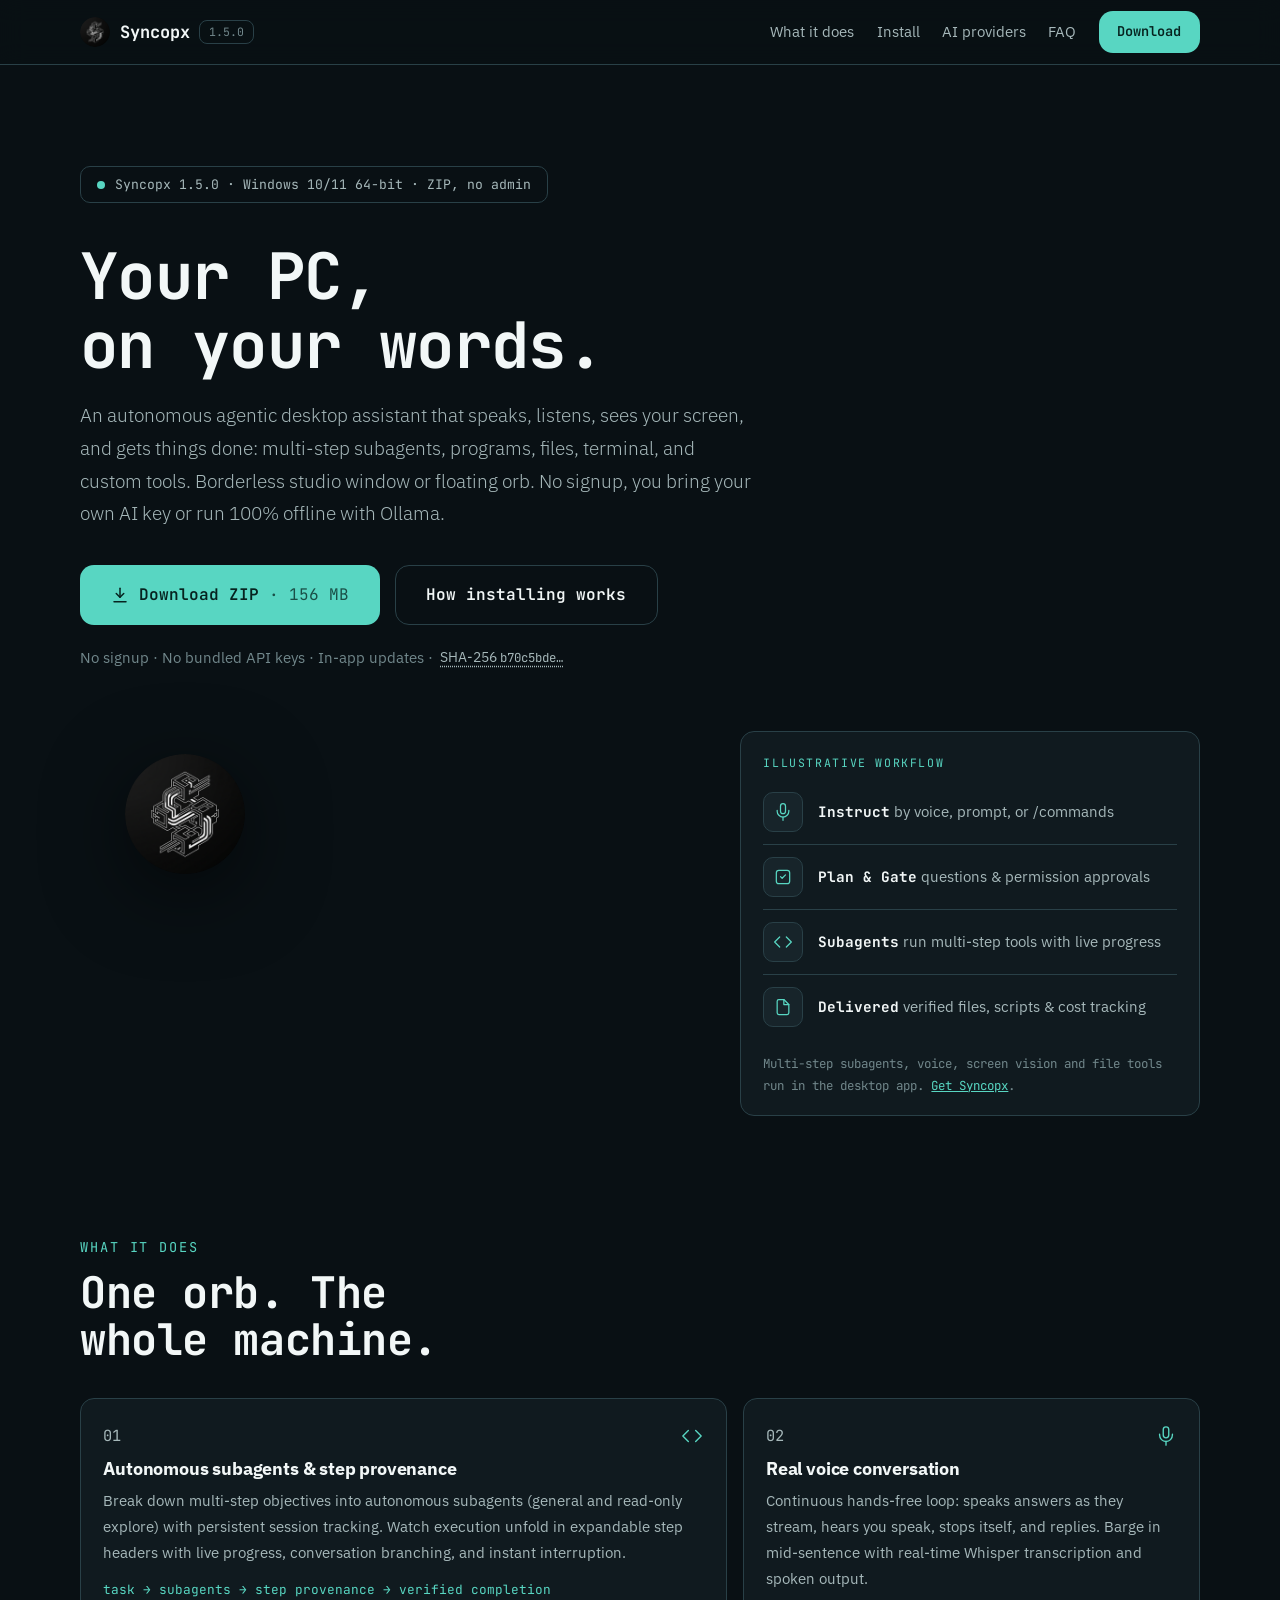
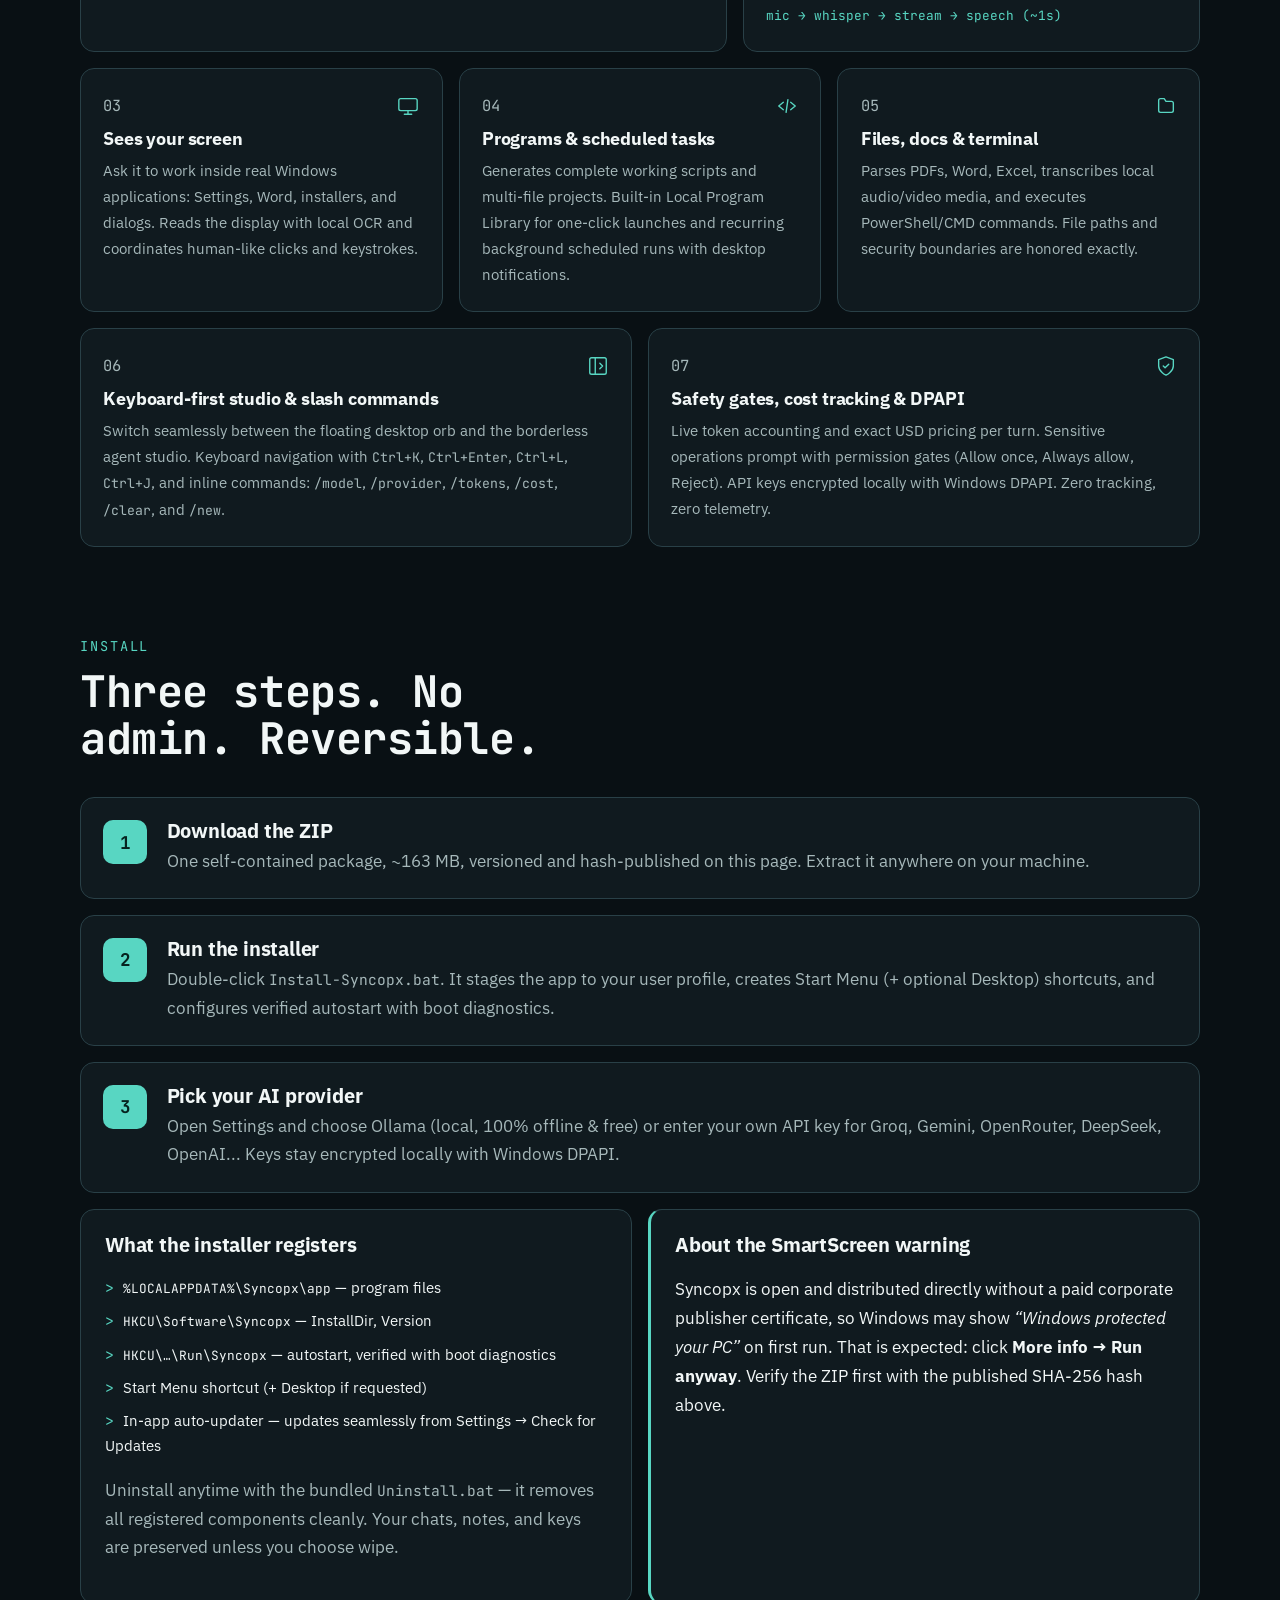
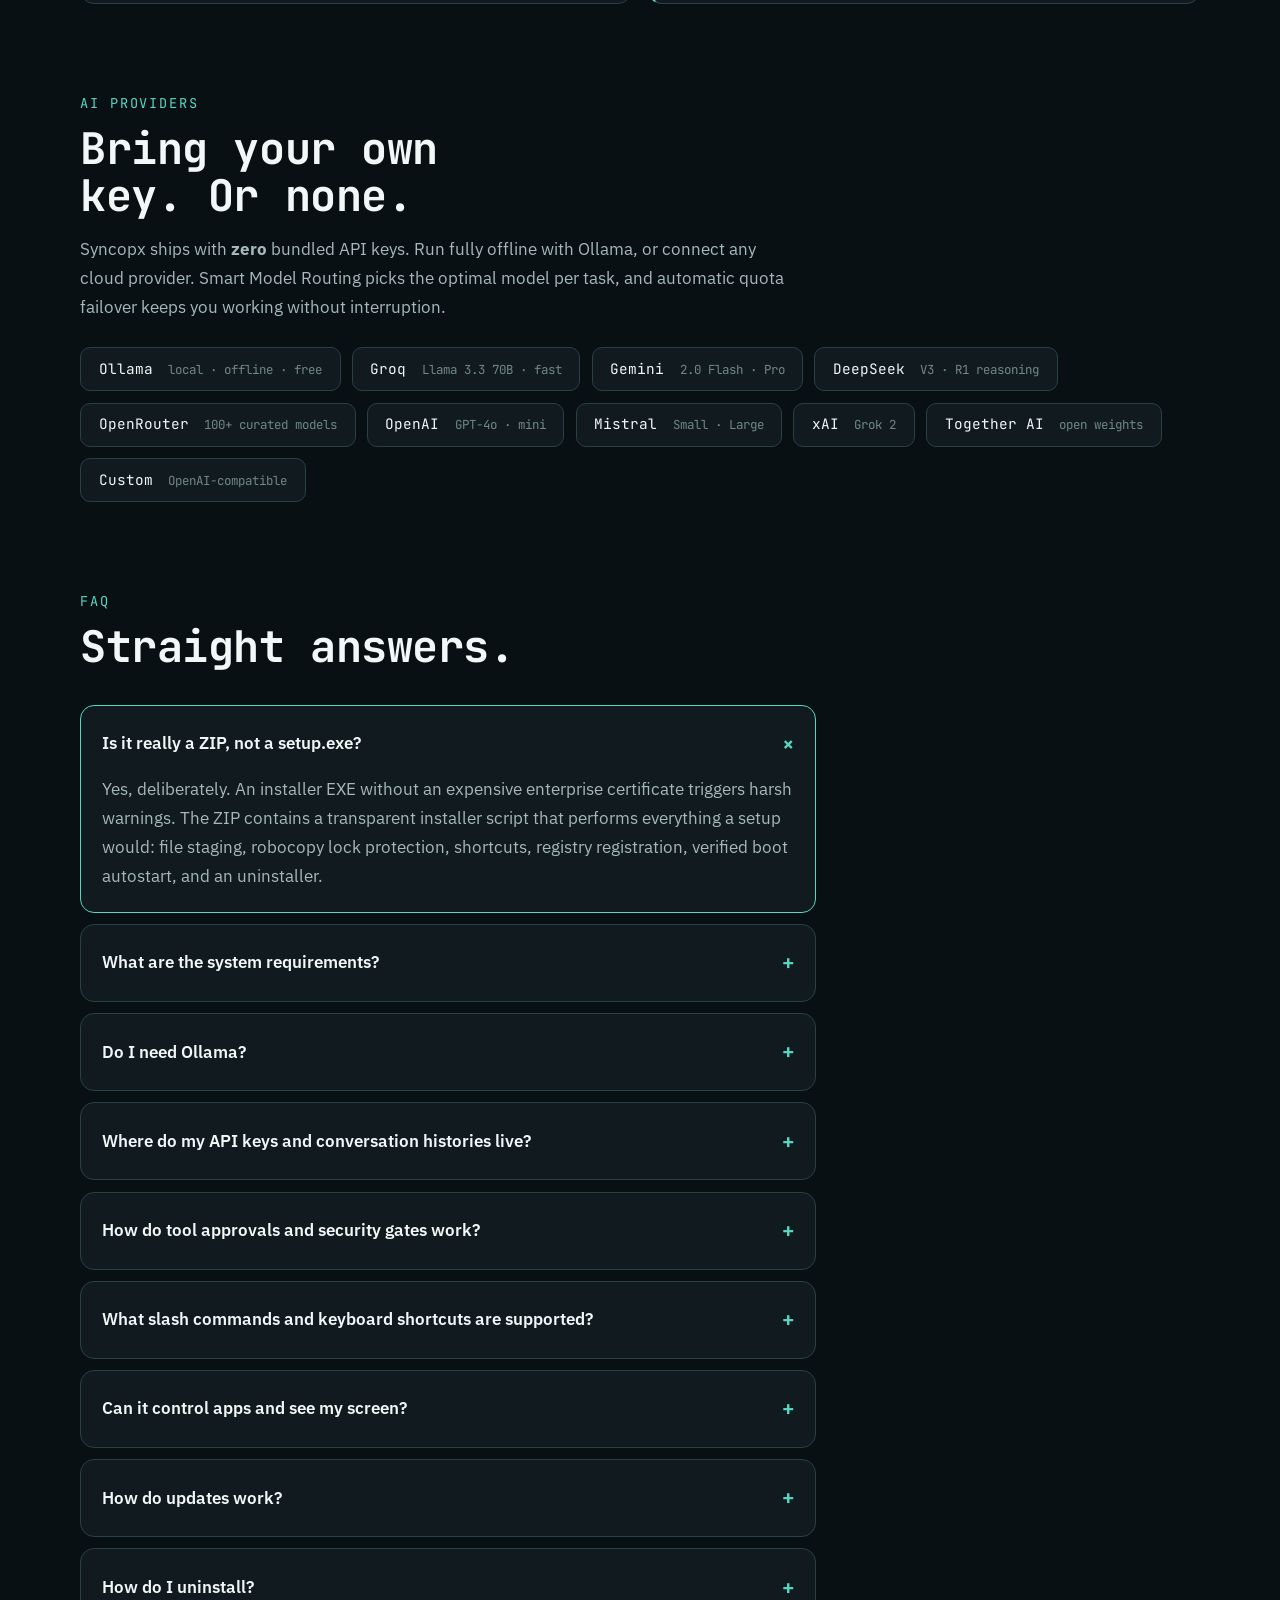
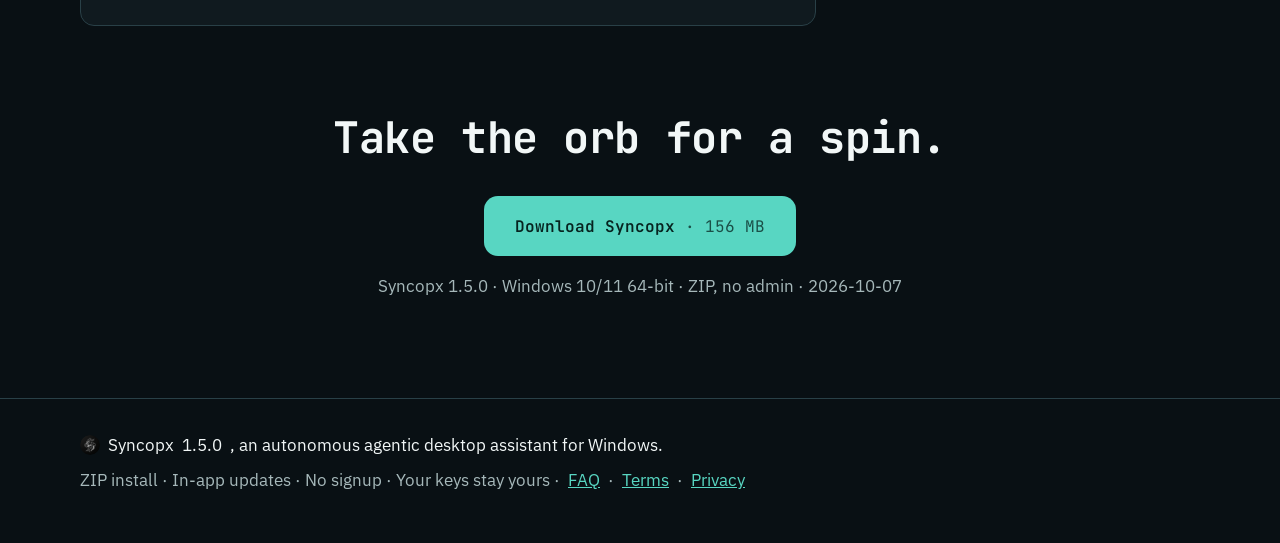
==== index.html @ b3e65f67 "Update site copy and features: autonomous subagents, slash commands, security gates, in-app updates" ====
<!DOCTYPE html>
<!-- Syncopx download site.
  Design: graphite flat surfaces, one mint signal line, JetBrains Mono for
  headings/code, IBM Plex Sans for body. No gradients, no glows, no fake
  conversation or counts - the hero workflow panel is labeled illustrative.
  Preserved: version.json wiring, release URL + SHA-256, SEO kit, legal links. -->
<html lang="en">
<head>
<meta charset="utf-8">
<meta name="viewport" content="width=device-width, initial-scale=1">
<title>Syncopx | Autonomous Agentic Desktop Assistant for Windows</title>
<meta name="description" content="Autonomous agentic desktop AI assistant for Windows 10/11. Multi-step task subagents, voice conversation, screen vision, code & terminal execution. Zero signup, bring your own key or 100% offline with Ollama.">
<link rel="canonical" href="https://syncopx.vercel.app/">
<meta property="og:type" content="website">
<meta property="og:site_name" content="Syncopx">
<meta property="og:title" content="Syncopx | Your PC, on your words">
<meta property="og:description" content="An autonomous desktop AI assistant for Windows. Multi-step task subagents, voice, screen vision, files, programs and terminal. No signup, no bundled keys.">
<meta property="og:url" content="https://syncopx.vercel.app/">
<meta property="og:image" content="https://syncopx.vercel.app/assets/og-image.png">
<meta property="og:image:width" content="1200">
<meta property="og:image:height" content="630">
<meta property="og:image:alt" content="Syncopx autonomous desktop AI assistant for Windows">
<meta name="twitter:card" content="summary_large_image">
<meta name="twitter:title" content="Syncopx | Your PC, on your words">
<meta name="twitter:description" content="An autonomous desktop AI assistant for Windows. Multi-step subagents, screen vision, voice, files and programs.">
<meta name="twitter:image" content="https://syncopx.vercel.app/assets/og-image.png">
<meta name="theme-color" content="#091014">
<link rel="icon" type="image/png" sizes="32x32" href="assets/favicon-32.png">
<link rel="icon" type="image/png" sizes="16x16" href="assets/favicon-16.png">
<link rel="apple-touch-icon" href="assets/favicon-180.png">
<link rel="manifest" href="manifest.webmanifest">
<script type="application/ld+json">
{"@context":"https://schema.org","@type":"WebSite",
"name":"Syncopx","url":"https://syncopx.vercel.app/"}
</script>
<script type="application/ld+json">
{"@context":"https://schema.org","@type":"SoftwareApplication",
"name":"Syncopx","applicationCategory":"UtilitiesApplication",
"operatingSystem":"Windows 10/11 64-bit","offers":{"@type":"Offer","price":"0"},
"url":"https://syncopx.vercel.app/",
"description":"Autonomous agentic desktop AI assistant for Windows: multi-step task subagents, voice conversation, screen vision, files, programs, terminal execution, and in-app self-updates."}
</script>
<script type="application/ld+json">
{"@context":"https://schema.org","@type":"FAQPage","mainEntity":[
{"@type":"Question","name":"Is it really a ZIP, not a setup.exe?","acceptedAnswer":{"@type":"Answer","text":"Yes, deliberately. An installer EXE without a paid publisher certificate triggers worse warnings than a ZIP. The ZIP contains a robust installer script handling files, shortcuts, registry, autostart, and uninstaller with boot diagnostics."}},
{"@type":"Question","name":"What are the requirements?","acceptedAnswer":{"@type":"Answer","text":"Windows 10/11 64-bit, about 500 MB free, no admin rights. Microphone optional for voice conversation. Ollama optional for local offline models."}},
{"@type":"Question","name":"Do I need Ollama?","acceptedAnswer":{"@type":"Answer","text":"No. Ollama is optional for fully offline, private local models. You can also connect cloud providers like Groq, Gemini, OpenRouter, OpenAI, DeepSeek, and Mistral."}},
{"@type":"Question","name":"Where do my API keys and data live?","acceptedAnswer":{"@type":"Answer","text":"Encrypted with Windows DPAPI in the user profile (%USERPROFILE%\\.agentic_assistant). Chats, notes, and programs remain local on your disk and never leave your machine."}},
{"@type":"Question","name":"How do tool approvals and safety gates work?","acceptedAnswer":{"@type":"Answer","text":"Potentially destructive tools require explicit user approval with options to Allow once, Always allow, or Reject with feedback. Output secret scanning redacts keys automatically."}},
{"@type":"Question","name":"What slash commands and shortcuts are available?","acceptedAnswer":{"@type":"Answer","text":"Inline slash commands include /model, /provider, /clear, /new, /shortcuts, /tokens, /cost, and /help. Keyboard shortcuts include Ctrl+K (focus), Ctrl+Enter (send), Ctrl+L (new session), Ctrl+J (toggle tasks), and Esc (stop)."}},
{"@type":"Question","name":"Can it control apps and see my screen?","acceptedAnswer":{"@type":"Answer","text":"Yes. Syncopx uses on-screen OCR and keyboard/mouse coordination to interact with desktop apps like Word, Settings, and installers like a human user."}},
{"@type":"Question","name":"How do updates work?","acceptedAnswer":{"@type":"Answer","text":"Syncopx includes built-in in-app auto-updating: open Settings and click Check for Updates to detect, verify SHA-256, and apply releases on restart. You can also download new ZIPs manually anytime."}},
{"@type":"Question","name":"How do I uninstall?","acceptedAnswer":{"@type":"Answer","text":"Run Uninstall.bat in the installation directory. Shortcuts, registry entries, and program files are removed; user data stays unless wipe is selected."}}]}
</script>
<link rel="preconnect" href="https://fonts.googleapis.com">
<link rel="preconnect" href="https://fonts.gstatic.com" crossorigin>
<link href="https://fonts.googleapis.com/css2?family=IBM+Plex+Sans:wght@300;400;500;600;700&family=JetBrains+Mono:wght@400;500;600;700&display=swap" rel="stylesheet">
<link rel="stylesheet" href="styles.css">
</head>
<body>
<a class="skip" href="#download">Skip to download</a>

<header class="nav" id="top">
  <div class="wrap nav-in">
    <a class="brand" href="#top" aria-label="Syncopx home">
      <img src="assets/syncopx-icon.png" alt="Syncopx orb logo" width="30" height="30">
      <span>Syncopx</span>
      <code class="ver" data-ver>1.5.0</code>
    </a>
    <button class="nav-toggle" type="button" aria-expanded="false" aria-controls="navlinks" aria-label="Menu">
      <span></span><span></span><span></span>
    </button>
    <nav class="links" id="navlinks" aria-label="Sections">
      <a href="#features">What it does</a>
      <a href="#install">Install</a>
      <a href="#providers">AI providers</a>
      <a href="#faq">FAQ</a>
    </nav>
    <a class="btn btn-primary btn-sm nav-cta" href="#download">Download</a>
  </div>
</header>
<main>
  <section class="hero wrap" aria-labelledby="h1">
    <p class="eyebrow reveal"><span class="dot" aria-hidden="true"></span><span data-ver-long>Syncopx 1.5.0 · Windows 10/11 64-bit · ZIP, no admin</span></p>
    <h1 id="h1" class="reveal">Your PC,<br>on your words.</h1>
    <p class="lede reveal">An autonomous agentic desktop assistant that speaks, listens, sees your screen, and gets things done: multi-step subagents, programs, files, terminal, and custom tools. Borderless studio window or floating orb. No signup, you bring your own AI key or run 100% offline with Ollama.</p>
    <div class="cta-row reveal" id="download">
      <a class="btn btn-primary btn-lg" id="dl-btn" href="https://github.com/Guhanavish/syncopx-site/releases/download/v1.5.0/Syncopx-1.5.0-windows.zip" download>
        <svg width="18" height="18" viewBox="0 0 24 24" fill="none" stroke="currentColor" stroke-width="2" stroke-linecap="round" stroke-linejoin="round" aria-hidden="true"><path d="M12 3v12"/><path d="m7 10 5 5 5-5"/><path d="M4 21h16"/></svg>
        <span>Download ZIP <span class="dl-meta" data-size>· 163 MB</span></span>
      </a>
      <a class="btn btn-ghost btn-lg" href="#install">How installing works</a>
    </div>
    <p class="dl-sub reveal">No signup · No bundled API keys · In-app updates · <button class="hash" id="hash-btn" type="button" title="Copy full SHA-256">SHA-256 <code data-sha-short>b70c5bde…</code></button> <span class="hash-ok" id="hash-ok" role="status" hidden>copied</span></p>

    <div class="hero-stage reveal">
      <div class="orb" aria-hidden="true"><img src="assets/syncopx-icon.png" alt="" width="120" height="120" loading="eager" decoding="async"></div>
      <div class="flow" role="img" aria-label="Illustrative agent workflow: instruct with prompt or slash command, plan and approve permissions, autonomous multi-step subagent execution, verified local results">
        <p class="flow-tag">Illustrative workflow</p>
        <ol class="flow-steps">
          <li class="flow-step">
            <span class="flow-ico" aria-hidden="true"><svg width="20" height="20" viewBox="0 0 24 24" fill="none" stroke="currentColor" stroke-width="1.5" stroke-linecap="round" stroke-linejoin="round"><path d="M12 2a3 3 0 0 0-3 3v6a3 3 0 0 0 6 0V5a3 3 0 0 0-3-3z"/><path d="M5 10v1a7 7 0 0 0 14 0v-1"/><path d="M12 18v4"/></svg></span>
            <span class="flow-txt"><strong>Instruct</strong> by voice, prompt, or /commands</span>
          </li>
          <li class="flow-step">
            <span class="flow-ico" aria-hidden="true"><svg width="20" height="20" viewBox="0 0 24 24" fill="none" stroke="currentColor" stroke-width="1.5" stroke-linecap="round" stroke-linejoin="round"><path d="M9 11.5 11 13.5 15 9.5"/><rect x="4" y="4" width="16" height="16" rx="3"/></svg></span>
            <span class="flow-txt"><strong>Plan &amp; Gate</strong> questions &amp; permission approvals</span>
          </li>
          <li class="flow-step">
            <span class="flow-ico" aria-hidden="true"><svg width="20" height="20" viewBox="0 0 24 24" fill="none" stroke="currentColor" stroke-width="1.5" stroke-linecap="round" stroke-linejoin="round"><polyline points="16 18 22 12 16 6"/><polyline points="8 6 2 12 8 18"/></svg></span>
            <span class="flow-txt"><strong>Subagents</strong> run multi-step tools with live progress</span>
          </li>
          <li class="flow-step">
            <span class="flow-ico" aria-hidden="true"><svg width="20" height="20" viewBox="0 0 24 24" fill="none" stroke="currentColor" stroke-width="1.5" stroke-linecap="round" stroke-linejoin="round"><path d="M13 3H7a2 2 0 0 0-2 2v14a2 2 0 0 0 2 2h10a2 2 0 0 0 2-2V9z"/><path d="M13 3v6h6"/></svg></span>
            <span class="flow-txt"><strong>Delivered</strong> verified files, scripts &amp; cost tracking</span>
          </li>
        </ol>
        <p class="flow-note">Multi-step subagents, voice, screen vision and file tools run in the desktop app. <a href="#download">Get Syncopx</a>.</p>
      </div>
    </div>
  </section>

  <section class="wrap section" id="features" aria-labelledby="h-features">
    <p class="kicker reveal">What it does</p>
    <h2 id="h-features" class="reveal">One orb. The whole machine.</h2>
    <div class="bento">
      <article class="cell wide reveal">
        <div class="cell-head">
          <p class="cell-n">01</p>
          <span class="cell-ico" aria-hidden="true"><svg width="22" height="22" viewBox="0 0 24 24" fill="none" stroke="currentColor" stroke-width="1.5" stroke-linecap="round" stroke-linejoin="round"><polyline points="16 18 22 12 16 6"/><polyline points="8 6 2 12 8 18"/></svg></span>
        </div>
        <h3>Autonomous subagents &amp; step provenance</h3>
        <p>Break down multi-step objectives into autonomous subagents (general and read-only explore) with persistent session tracking. Watch execution unfold in expandable step headers with live progress, conversation branching, and instant interruption.</p>
        <p class="mono">task &rarr; subagents &rarr; step provenance &rarr; verified completion</p>
      </article>
      <article class="cell reveal">
        <div class="cell-head">
          <p class="cell-n">02</p>
          <span class="cell-ico" aria-hidden="true"><svg width="22" height="22" viewBox="0 0 24 24" fill="none" stroke="currentColor" stroke-width="1.5" stroke-linecap="round" stroke-linejoin="round"><path d="M12 2a3 3 0 0 0-3 3v6a3 3 0 0 0 6 0V5a3 3 0 0 0-3-3z"/><path d="M5 10v1a7 7 0 0 0 14 0v-1"/><path d="M12 18v4"/></svg></span>
        </div>
        <h3>Real voice conversation</h3>
        <p>Continuous hands-free loop: speaks answers as they stream, hears you speak, stops itself, and replies. Barge in mid-sentence with real-time Whisper transcription and spoken output.</p>
        <p class="mono">mic &rarr; whisper &rarr; stream &rarr; speech (~1s)</p>
      </article>
      <article class="cell reveal">
        <div class="cell-head">
          <p class="cell-n">03</p>
          <span class="cell-ico" aria-hidden="true"><svg width="22" height="22" viewBox="0 0 24 24" fill="none" stroke="currentColor" stroke-width="1.5" stroke-linecap="round" stroke-linejoin="round"><rect x="2" y="4" width="20" height="13" rx="2"/><path d="M8 21h8"/><path d="M12 17v4"/></svg></span>
        </div>
        <h3>Sees your screen</h3>
        <p>Ask it to work inside real Windows applications: Settings, Word, installers, and dialogs. Reads the display with local OCR and coordinates human-like clicks and keystrokes.</p>
      </article>
      <article class="cell reveal">
        <div class="cell-head">
          <p class="cell-n">04</p>
          <span class="cell-ico" aria-hidden="true"><svg width="22" height="22" viewBox="0 0 24 24" fill="none" stroke="currentColor" stroke-width="1.5" stroke-linecap="round" stroke-linejoin="round"><path d="m8 8-5 4 5 4"/><path d="m16 8 5 4-5 4"/><path d="m13 5-2 14"/></svg></span>
        </div>
        <h3>Programs &amp; scheduled tasks</h3>
        <p>Generates complete working scripts and multi-file projects. Built-in Local Program Library for one-click launches and recurring background scheduled runs with desktop notifications.</p>
      </article>
      <article class="cell reveal">
        <div class="cell-head">
          <p class="cell-n">05</p>
          <span class="cell-ico" aria-hidden="true"><svg width="22" height="22" viewBox="0 0 24 24" fill="none" stroke="currentColor" stroke-width="1.5" stroke-linecap="round" stroke-linejoin="round"><path d="M4 6a2 2 0 0 1 2-2h4l2 3h6a2 2 0 0 1 2 2v8a2 2 0 0 1-2 2H6a2 2 0 0 1-2-2z"/></svg></span>
        </div>
        <h3>Files, docs &amp; terminal</h3>
        <p>Parses PDFs, Word, Excel, transcribes local audio/video media, and executes PowerShell/CMD commands. File paths and security boundaries are honored exactly.</p>
      </article>
      <article class="cell half reveal">
        <div class="cell-head">
          <p class="cell-n">06</p>
          <span class="cell-ico" aria-hidden="true"><svg width="22" height="22" viewBox="0 0 24 24" fill="none" stroke="currentColor" stroke-width="1.5" stroke-linecap="round" stroke-linejoin="round"><rect x="3" y="3" width="18" height="18" rx="2"/><path d="M9 3v18"/><path d="m14 9 3 3-3 3"/></svg></span>
        </div>
        <h3>Keyboard-first studio &amp; slash commands</h3>
        <p>Switch seamlessly between the floating desktop orb and the borderless agent studio. Keyboard navigation with <code>Ctrl+K</code>, <code>Ctrl+Enter</code>, <code>Ctrl+L</code>, <code>Ctrl+J</code>, and inline commands: <code>/model</code>, <code>/provider</code>, <code>/tokens</code>, <code>/cost</code>, <code>/clear</code>, and <code>/new</code>.</p>
      </article>
      <article class="cell half reveal">
        <div class="cell-head">
          <p class="cell-n">07</p>
          <span class="cell-ico" aria-hidden="true"><svg width="22" height="22" viewBox="0 0 24 24" fill="none" stroke="currentColor" stroke-width="1.5" stroke-linecap="round" stroke-linejoin="round"><path d="M12 22s8-4 8-10V5l-8-3-8 3v7c0 6 8 10 8 10z"/><path d="m9 12 2 2 4-4"/></svg></span>
        </div>
        <h3>Safety gates, cost tracking &amp; DPAPI</h3>
        <p>Live token accounting and exact USD pricing per turn. Sensitive operations prompt with permission gates (Allow once, Always allow, Reject). API keys encrypted locally with Windows DPAPI. Zero tracking, zero telemetry.</p>
      </article>
    </div>
  </section>

  <section class="wrap section" id="install" aria-labelledby="h-install">
    <p class="kicker reveal">Install</p>
    <h2 id="h-install" class="reveal">Three steps. No admin. Reversible.</h2>
    <ol class="steps">
      <li class="reveal"><span class="step-n" aria-hidden="true">1</span><div><h3>Download the ZIP</h3><p>One self-contained package, ~163&nbsp;MB, versioned and hash-published on this page. Extract it anywhere on your machine.</p></div></li>
      <li class="reveal"><span class="step-n" aria-hidden="true">2</span><div><h3>Run the installer</h3><p>Double-click <code>Install-Syncopx.bat</code>. It stages the app to your user profile, creates Start Menu (+ optional Desktop) shortcuts, and configures verified autostart with boot diagnostics.</p></div></li>
      <li class="reveal"><span class="step-n" aria-hidden="true">3</span><div><h3>Pick your AI provider</h3><p>Open Settings and choose Ollama (local, 100% offline &amp; free) or enter your own API key for Groq, Gemini, OpenRouter, DeepSeek, OpenAI... Keys stay encrypted locally with Windows DPAPI.</p></div></li>
    </ol>
    <div class="twocol">
      <div class="panel reveal">
        <h3>What the installer registers</h3>
        <ul class="reg">
          <li><code>%LOCALAPPDATA%\Syncopx\app</code> — program files</li>
          <li><code>HKCU\Software\Syncopx</code> — InstallDir, Version</li>
          <li><code>HKCU\…\Run\Syncopx</code> — autostart, verified with boot diagnostics</li>
          <li>Start Menu shortcut (+ Desktop if requested)</li>
          <li>In-app auto-updater — updates seamlessly from Settings &rarr; Check for Updates</li>
        </ul>
        <p class="muted">Uninstall anytime with the bundled <code>Uninstall.bat</code> — it removes all registered components cleanly. Your chats, notes, and keys are preserved unless you choose wipe.</p>
      </div>
      <div class="panel warn reveal">
        <h3>About the SmartScreen warning</h3>
        <p>Syncopx is open and distributed directly without a paid corporate publisher certificate, so Windows may show <em>&ldquo;Windows protected your PC&rdquo;</em> on first run. That is expected: click <strong>More info &rarr; Run anyway</strong>. Verify the ZIP first with the published SHA-256 hash above.</p>
      </div>
    </div>
  </section>

  <section class="wrap section" id="providers" aria-labelledby="h-providers">
    <p class="kicker reveal">AI providers</p>
    <h2 id="h-providers" class="reveal">Bring your own key. Or none.</h2>
    <p class="lede-sm reveal">Syncopx ships with <strong>zero</strong> bundled API keys. Run fully offline with Ollama, or connect any cloud provider. Smart Model Routing picks the optimal model per task, and automatic quota failover keeps you working without interruption.</p>
    <ul class="chips reveal" aria-label="Supported providers">
      <li>Ollama <span>local · offline · free</span></li>
      <li>Groq <span>Llama 3.3 70B · fast</span></li>
      <li>Gemini <span>2.0 Flash · Pro</span></li>
      <li>DeepSeek <span>V3 · R1 reasoning</span></li>
      <li>OpenRouter <span>100+ curated models</span></li>
      <li>OpenAI <span>GPT-4o · mini</span></li>
      <li>Mistral <span>Small · Large</span></li>
      <li>xAI <span>Grok 2</span></li>
      <li>Together AI <span>open weights</span></li>
      <li>Custom <span>OpenAI-compatible</span></li>
    </ul>
  </section>

  <section class="wrap section" id="faq" aria-labelledby="h-faq">
    <p class="kicker reveal">FAQ</p>
    <h2 id="h-faq" class="reveal">Straight answers.</h2>
    <div class="faq reveal">
      <details open>
        <summary>Is it really a ZIP, not a setup.exe?</summary>
        <p>Yes, deliberately. An installer EXE without an expensive enterprise certificate triggers harsh warnings. The ZIP contains a transparent installer script that performs everything a setup would: file staging, robocopy lock protection, shortcuts, registry registration, verified boot autostart, and an uninstaller.</p>
      </details>
      <details>
        <summary>What are the system requirements?</summary>
        <p>Windows 10/11 64-bit, ~500&nbsp;MB free disk space, and no administrator privileges required. Microphone is optional for voice features. Ollama is optional for local offline inference.</p>
      </details>
      <details>
        <summary>Do I need Ollama?</summary>
        <p>No. Ollama is an optional choice for users who want 100% offline, private local AI models. If you prefer cloud providers like Groq, Gemini, or OpenRouter, simply leave Ollama off and paste your API key.</p>
      </details>
      <details>
        <summary>Where do my API keys and conversation histories live?</summary>
        <p>All credentials are encrypted using Windows DPAPI in your personal profile (<code>%USERPROFILE%\.agentic_assistant</code>). Conversation sessions, notes, programs, and subagent histories stay entirely on your local machine and never leave your PC.</p>
      </details>
      <details>
        <summary>How do tool approvals and security gates work?</summary>
        <p>Syncopx implements strict per-tool permission policies. Potentially destructive operations (file overwriting, command execution, system modifications) trigger permission dialogs offering <em>Allow once</em>, <em>Always allow</em>, or <em>Reject with feedback</em>. Read-only exploration subagents have destructive actions permanently denied.</p>
      </details>
      <details>
        <summary>What slash commands and keyboard shortcuts are supported?</summary>
        <p>Syncopx features keyboard-first navigation: press <code>Ctrl+K</code> to focus input, <code>Ctrl+Enter</code> to send, <code>Ctrl+L</code> for a fresh session, <code>Ctrl+J</code> to toggle the tasks panel, and <code>Esc</code> to stop generation. Inline slash commands include <code>/model</code>, <code>/provider</code>, <code>/tokens</code>, <code>/cost</code>, <code>/clear</code>, <code>/new</code>, and <code>/help</code>.</p>
      </details>
      <details>
        <summary>Can it control apps and see my screen?</summary>
        <p>Yes. Syncopx uses local OCR to inspect active application windows and coordinates keyboard and mouse interactions across native Windows programs, Word, Settings, and installation wizards. There is deliberately no hidden browser automation.</p>
      </details>
      <details>
        <summary>How do updates work?</summary>
        <p>Syncopx includes built-in in-app auto-updating. In the app, open <strong>Settings &rarr; Check for Updates</strong> to query the website manifest, download updates with SHA-256 verification, and apply them on restart. You can also download new ZIPs from this site anytime; your chats, notes, and keys are always preserved.</p>
      </details>
      <details>
        <summary>How do I uninstall?</summary>
        <p>Run <code>Uninstall.bat</code> in the installation folder. All shortcuts, registry keys, and staged application files are removed cleanly. Your user data remains in your profile unless you explicitly select the wipe option.</p>
      </details>
    </div>
  </section>

  <section class="wrap section final reveal" aria-labelledby="h-final">
    <h2 id="h-final">Take the orb for a spin.</h2>
    <a class="btn btn-primary btn-lg" id="dl-btn-2" href="https://github.com/Guhanavish/syncopx-site/releases/download/v1.5.0/Syncopx-1.5.0-windows.zip" download>Download Syncopx <span class="dl-meta" data-size>· 163 MB</span></a>
    <p class="muted"><span data-ver-long>Syncopx 1.5.0</span> · <span data-date>2026-10-08</span></p>
  </section>
</main>

<footer>
  <div class="wrap foot-in">
    <p><img src="assets/syncopx-icon.png" alt="Syncopx orb logo" width="20" height="20" loading="lazy" decoding="async"> Syncopx <span data-ver>v1.5.0</span>, an autonomous agentic desktop assistant for Windows.</p>
    <p class="muted">ZIP install · In-app updates · No signup · Your keys stay yours · <a href="#faq">FAQ</a> · <a href="terms.html">Terms</a> · <a href="privacy.html">Privacy</a></p>
  </div>
</footer>

<script src="site.js" defer></script>
</body>
</html>
---- styles.css ----
/* Syncopx download site - graphite flat surfaces, one mint signal line.
   Rebuilt flat: 1px hairline borders, no gradients, no glows, no shadows
   except the orb drop shadow. Tokens mirror the app palette. */
:root {
  --bg: #091014;
  --panel: #101a1f;
  --panel-2: #17242a;
  --border: #294047;
  --text: #f2f7f7;
  --muted: #a6b8ba;
  --dim: #71878b;
  --accent: #58d6c2;
  --accent-ink: #06231f;
  --accent-hover: #87e7d8;
  --mono: "JetBrains Mono", ui-monospace, SFMono-Regular, Menlo, monospace;
  --sans: "IBM Plex Sans", "Segoe UI", system-ui, -apple-system, sans-serif;
  --r-sm: 10px;
  --r-md: 14px;
  --ease-out: cubic-bezier(.22, 1, .36, 1);
  --nav-h: 64px;
}
*, *::before, *::after { box-sizing: border-box; }
html { scroll-behavior: smooth; }
body {
  margin: 0;
  background: var(--bg);
  color: var(--text);
  font-family: var(--sans);
  font-size: 1.0625rem;
  line-height: 1.7;
  -webkit-font-smoothing: antialiased;
}
::selection { background: var(--accent); color: var(--accent-ink); }
.wrap { width: min(1120px, 100% - 3rem); margin-inline: auto; }
h1, h2, h3 { line-height: 1.08; letter-spacing: -0.01em; text-wrap: balance; }
code, .mono { font-family: var(--mono); font-size: 0.86em; }
a { color: var(--accent); }
:focus-visible { outline: 2px solid var(--accent); outline-offset: 3px; border-radius: 6px; }
.skip {
  position: absolute; left: 1rem; top: -4rem; z-index: 50;
  background: var(--accent); color: var(--accent-ink);
  padding: 0.6rem 1rem; border-radius: var(--r-sm); font-weight: 600;
  transition: top 0.2s var(--ease-out);
}
.skip:focus { top: 0.75rem; }
html, body { overflow-x: clip; }
[id] { scroll-margin-top: calc(var(--nav-h) + 12px); }
/* nav */
.nav {
  position: sticky; top: 0; z-index: 20;
  background: color-mix(in srgb, var(--bg) 88%, transparent);
  backdrop-filter: blur(12px); -webkit-backdrop-filter: blur(12px);
  border-bottom: 1px solid var(--border);
}
.nav-in { display: flex; align-items: center; gap: 1rem; min-height: var(--nav-h); }
.brand { display: flex; align-items: center; gap: 0.6rem; color: var(--text); text-decoration: none; font-family: var(--mono); font-weight: 700; }
.brand img { border-radius: 50%; display: block; }
.ver { font-size: 0.72rem; color: var(--dim); border: 1px solid var(--border); border-radius: 8px; padding: 0.1rem 0.55rem; font-weight: 400; }
.links { display: flex; gap: 1.4rem; margin-left: auto; }
.links a { color: var(--muted); text-decoration: none; font-size: 0.95rem; }
.links a:hover { color: var(--text); }
.nav-cta { margin-left: 0.4rem; }
.nav-toggle { display: none; margin-left: auto; background: none; border: 1px solid var(--border); border-radius: var(--r-sm); padding: 0.6rem; cursor: pointer; min-width: 44px; min-height: 44px; }
.nav-toggle span { display: block; width: 20px; height: 2px; background: var(--text); margin: 4px auto; border-radius: 2px; }

/* buttons */
.btn {
  display: inline-flex; align-items: center; gap: 0.6rem;
  font-family: var(--mono); font-weight: 600; text-decoration: none;
  border-radius: var(--r-md); border: 1px solid transparent; cursor: pointer;
  transition: transform 0.12s var(--ease-out), background 0.2s, color 0.2s, border-color 0.2s;
}
.btn:active { transform: translateY(1px); }
.btn-lg { padding: 0.95rem 1.9rem; font-size: 1rem; }
.btn-sm { padding: 0.5rem 1.1rem; font-size: 0.85rem; }
.btn-primary { background: var(--accent); color: var(--accent-ink); }
.btn-primary:hover { background: var(--accent-hover); }
.btn-ghost { border-color: var(--border); color: var(--text); background: transparent; }
.btn-ghost:hover { border-color: var(--accent); color: var(--accent); }
.dl-meta { font-weight: 400; opacity: 0.75; }
.hash { background: none; border: none; color: var(--muted); font: inherit; font-size: 0.9rem; cursor: pointer; padding: 0.3rem 0.2rem; text-decoration: underline dotted; text-underline-offset: 3px; }
.hash:hover { color: var(--accent); }
.hash-ok { color: var(--accent); font-size: 0.85rem; }

/* hero */
.hero { padding: 5.5rem 0 3rem; position: relative; }
.eyebrow {
  display: inline-flex; align-items: center; gap: 0.6rem;
  flex-wrap: wrap; max-width: 100%;
  font-family: var(--mono); font-size: 0.82rem; color: var(--muted);
  border: 1px solid var(--border); border-radius: var(--r-sm); padding: 0.4rem 1rem;
}
.eyebrow .dot { width: 8px; height: 8px; border-radius: 50%; background: var(--accent); }
.hero h1 { font-family: var(--mono); font-weight: 700; font-size: clamp(3rem, 5vw, 5.5rem); margin: 1.6rem 0 1.2rem; max-width: 16ch; }
.lede { font-size: 1.2rem; color: var(--muted); max-width: 42rem; font-weight: 300; }
.cta-row { display: flex; flex-wrap: wrap; gap: 0.9rem; margin-top: 2.2rem; }
.dl-sub { color: var(--dim); font-size: 0.92rem; margin-top: 1rem; }

/* hero stage: orb + illustrative workflow panel */
.hero-stage { position: relative; margin-top: 3.5rem; min-height: 320px; }
.orb {
  position: absolute; left: 4%; top: 6%; z-index: 2;
  animation: drift 7s ease-in-out infinite alternate;
  filter: drop-shadow(0 18px 40px rgba(0, 0, 0, 0.55));
}
.orb img { width: 120px; height: 120px; border-radius: 50%; display: block; }
@keyframes drift { from { transform: translateY(-8px); } to { transform: translateY(10px); } }
.flow {
  margin-left: auto; width: min(460px, 88%);
  background: var(--panel); border: 1px solid var(--border);
  border-radius: var(--r-md); padding: 1.3rem 1.4rem 1.2rem;
}
.flow-tag {
  margin: 0 0 1rem; font-family: var(--mono); font-size: 0.72rem;
  letter-spacing: 0.14em; text-transform: uppercase; color: var(--accent);
}
.flow-steps { list-style: none; margin: 0; padding: 0; counter-reset: flow; }
.flow-step {
  display: flex; align-items: center; gap: 0.9rem;
  padding: 0.75rem 0; border-top: 1px solid var(--border);
}
.flow-step:first-child { border-top: none; padding-top: 0.25rem; }
.flow-ico {
  flex: none; width: 40px; height: 40px; display: grid; place-items: center;
  background: var(--panel-2); border: 1px solid var(--border); border-radius: var(--r-sm);
  color: var(--accent);
}
.flow-txt { color: var(--muted); font-size: 0.95rem; }
.flow-txt strong { color: var(--text); font-family: var(--mono); font-size: 0.9rem; }
.flow-note { margin: 0.9rem 0 0; font-size: 0.78rem; color: var(--dim); font-family: var(--mono); }
.flow-note a { color: var(--accent); }
/* sections */
.section { padding: 4.5rem 0 1rem; }
.kicker { font-family: var(--mono); color: var(--accent); font-size: 0.85rem; letter-spacing: 0.14em; text-transform: uppercase; margin: 0 0 0.6rem; }
.section h2 { font-family: var(--mono); font-size: clamp(1.9rem, 3.4vw, 2.9rem); margin: 0 0 2.2rem; max-width: 22ch; }
.lede-sm { color: var(--muted); max-width: 44rem; margin-top: -1.2rem; }

/* bento cards: numbered + line icon, flat */
.bento { display: grid; grid-template-columns: repeat(12, 1fr); gap: 1rem; }
.cell { grid-column: span 4; background: var(--panel); border: 1px solid var(--border); border-radius: var(--r-md); padding: 1.5rem 1.4rem; transition: border-color 0.25s, transform 0.25s var(--ease-out); }
.cell:hover { border-color: var(--accent); transform: translateY(-3px); }
.cell.wide { grid-column: span 7; }
.cell.wide + .cell { grid-column: span 5; }
.cell.half { grid-column: span 6; }
.cell-head { display: flex; align-items: center; justify-content: space-between; gap: 1rem; }
.cell-ico { color: var(--accent); display: inline-flex; }
.cell h3 { margin: 0.6rem 0 0.5rem; font-size: 1.15rem; }
.cell p { margin: 0; color: var(--muted); font-size: 0.96rem; }
.cell .mono { display: block; margin-top: 0.9rem; color: var(--accent); font-size: 0.8rem; }
.cell-n { font-family: var(--mono); color: var(--dim); font-size: 0.8rem; margin: 0; }

/* install steps */
.steps { list-style: none; margin: 0; padding: 0; display: grid; gap: 1rem; }
.steps li { display: flex; gap: 1.2rem; background: var(--panel); border: 1px solid var(--border); border-radius: var(--r-md); padding: 1.4rem; align-items: flex-start; }
.step-n { font-family: var(--mono); font-weight: 700; color: var(--accent-ink); background: var(--accent); border-radius: var(--r-sm); min-width: 44px; height: 44px; display: grid; place-items: center; font-size: 1.1rem; }
.steps h3 { margin: 0 0 0.3rem; }
.steps p { margin: 0; color: var(--muted); }
.twocol { display: grid; grid-template-columns: 1fr 1fr; gap: 1rem; margin-top: 1rem; }
.panel { background: var(--panel); border: 1px solid var(--border); border-radius: var(--r-md); padding: 1.5rem; }
.panel h3 { margin-top: 0; }
.panel .muted, .muted { color: var(--muted); }
.reg { list-style: none; margin: 0 0 1rem; padding: 0; display: grid; gap: 0.5rem; font-size: 0.93rem; }
.reg li::before { content: "> "; color: var(--accent); font-family: var(--mono); }
.panel.warn { border-left: 3px solid var(--accent); }

/* provider chips */
.chips { list-style: none; margin: 1.6rem 0 0; padding: 0; display: flex; flex-wrap: wrap; gap: 0.7rem; }
.chips li { font-family: var(--mono); font-size: 0.9rem; border: 1px solid var(--border); border-radius: var(--r-sm); padding: 0.55rem 1.1rem; background: var(--panel); transition: border-color 0.2s; }
.chips li:hover { border-color: var(--accent); }
.chips span { color: var(--dim); font-size: 0.78rem; margin-left: 0.4rem; }

/* faq */
.faq { display: grid; gap: 0.7rem; max-width: 46rem; }
.faq details { background: var(--panel); border: 1px solid var(--border); border-radius: var(--r-md); padding: 1rem 1.3rem; }
.faq details[open] { border-color: var(--accent); }
.faq summary { cursor: pointer; font-weight: 600; list-style: none; display: flex; justify-content: space-between; align-items: center; gap: 1rem; min-height: 44px; }
.faq summary::-webkit-details-marker { display: none; }
.faq summary::after { content: "+"; font-family: var(--mono); color: var(--accent); font-size: 1.3rem; flex: none; transition: transform 0.25s var(--ease-out); }
.faq details[open] summary::after { transform: rotate(45deg); }
.faq p { color: var(--muted); margin: 0.6rem 0 0.3rem; }

/* final + footer */
.final { text-align: center; padding-bottom: 5rem; }
.final h2 { max-width: none; }
.final .muted { margin-top: 1rem; }
footer { border-top: 1px solid var(--border); padding: 2rem 0 3rem; }
.foot-in { display: flex; flex-wrap: wrap; gap: 0.4rem 2rem; align-items: center; justify-content: space-between; }
.foot-in p { margin: 0; display: flex; align-items: center; gap: 0.5rem; }
.foot-in img { border-radius: 50%; }

/* legal pages */
.legal { max-width: 46rem; }
.legal h1 { font-family: var(--mono); font-size: clamp(2rem, 4vw, 3rem); margin: 0.6rem 0 1rem; }
.legal h2 { font-size: 1.25rem; margin: 2rem 0 0.5rem; }
.legal p { color: var(--muted); }
.crumbs { font-family: var(--mono); font-size: 0.82rem; color: var(--dim); margin-bottom: 1rem; }
/* reveals: transform/opacity only */
.reveal { opacity: 0; transform: translateY(22px); transition: opacity 0.7s var(--ease-out), transform 0.7s var(--ease-out); }
.reveal.in { opacity: 1; transform: none; }
.hero .reveal:nth-child(2) { transition-delay: 0.08s; }
.hero .reveal:nth-child(3) { transition-delay: 0.16s; }
.hero .reveal:nth-child(4) { transition-delay: 0.24s; }
.hero .reveal:nth-child(5) { transition-delay: 0.32s; }
.hero-stage.reveal { transition-delay: 0.4s; }

/* responsive */
@media (max-width: 900px) {
  .cell, .cell.wide, .cell.wide + .cell, .cell.half { grid-column: span 12; }
  .twocol { grid-template-columns: 1fr; }
  .hero { padding-top: 3.5rem; }
  .orb { left: auto; right: 2%; top: -2%; }
  .orb img { width: 84px; height: 84px; }
}
@media (max-width: 760px) {
  .links { display: none; position: absolute; top: var(--nav-h); left: 0; right: 0; flex-direction: column; background: var(--panel); border-bottom: 1px solid var(--border); padding: 0.6rem 1.5rem 1.2rem; gap: 0; }
  .links.open { display: flex; }
  .links a { padding: 0.8rem 0; border-top: 1px solid var(--border); min-height: 44px; display: flex; align-items: center; }
  .nav-toggle { display: block; }
  .nav-cta { margin-left: auto; }
  .hero h1 { max-width: 12ch; }
  .flow { width: 100%; margin-left: 0; }
  .hero-stage { min-height: 0; }
  .orb { position: static; margin-bottom: 1rem; }
}

/* reduced motion */
@media (prefers-reduced-motion: reduce) {
  html { scroll-behavior: auto; }
  *, *::before, *::after { animation-duration: 0.01ms !important; animation-iteration-count: 1 !important; transition-duration: 0.01ms !important; }
  .reveal { opacity: 1; transform: none; }
}
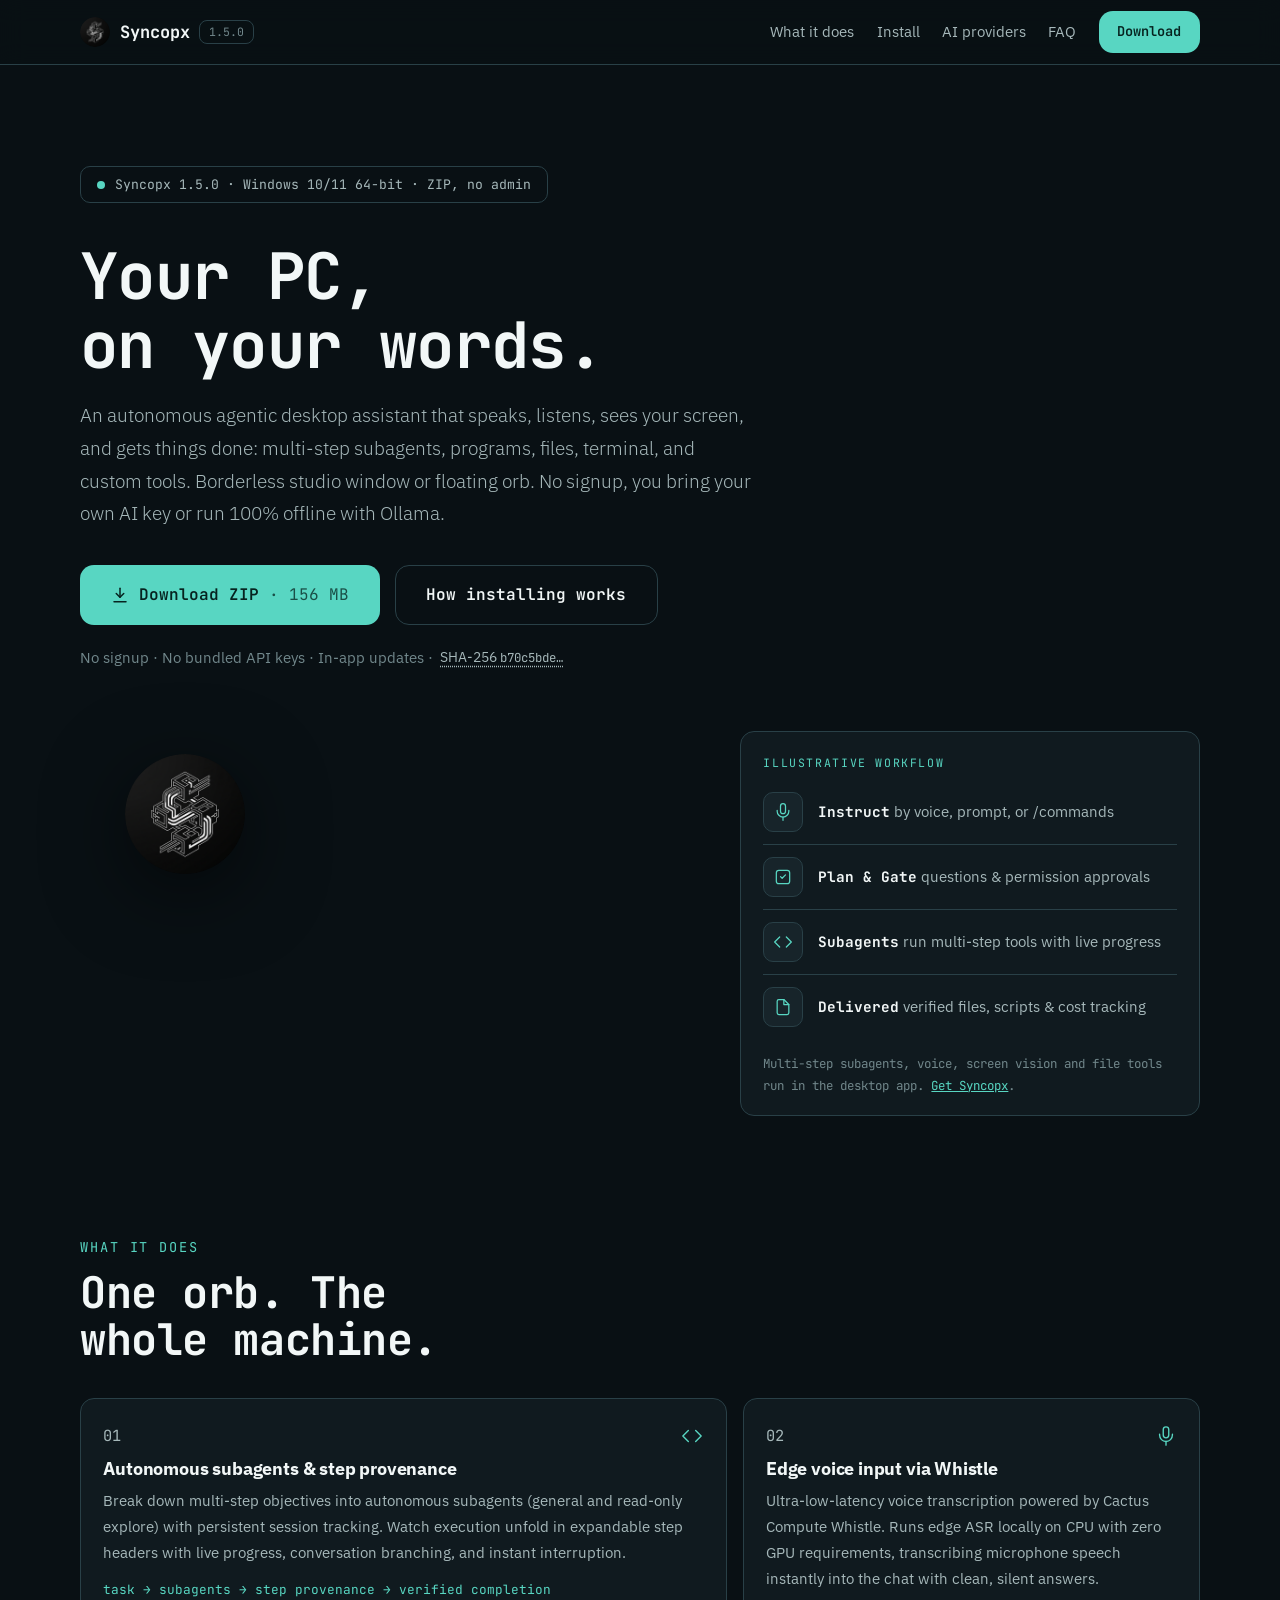
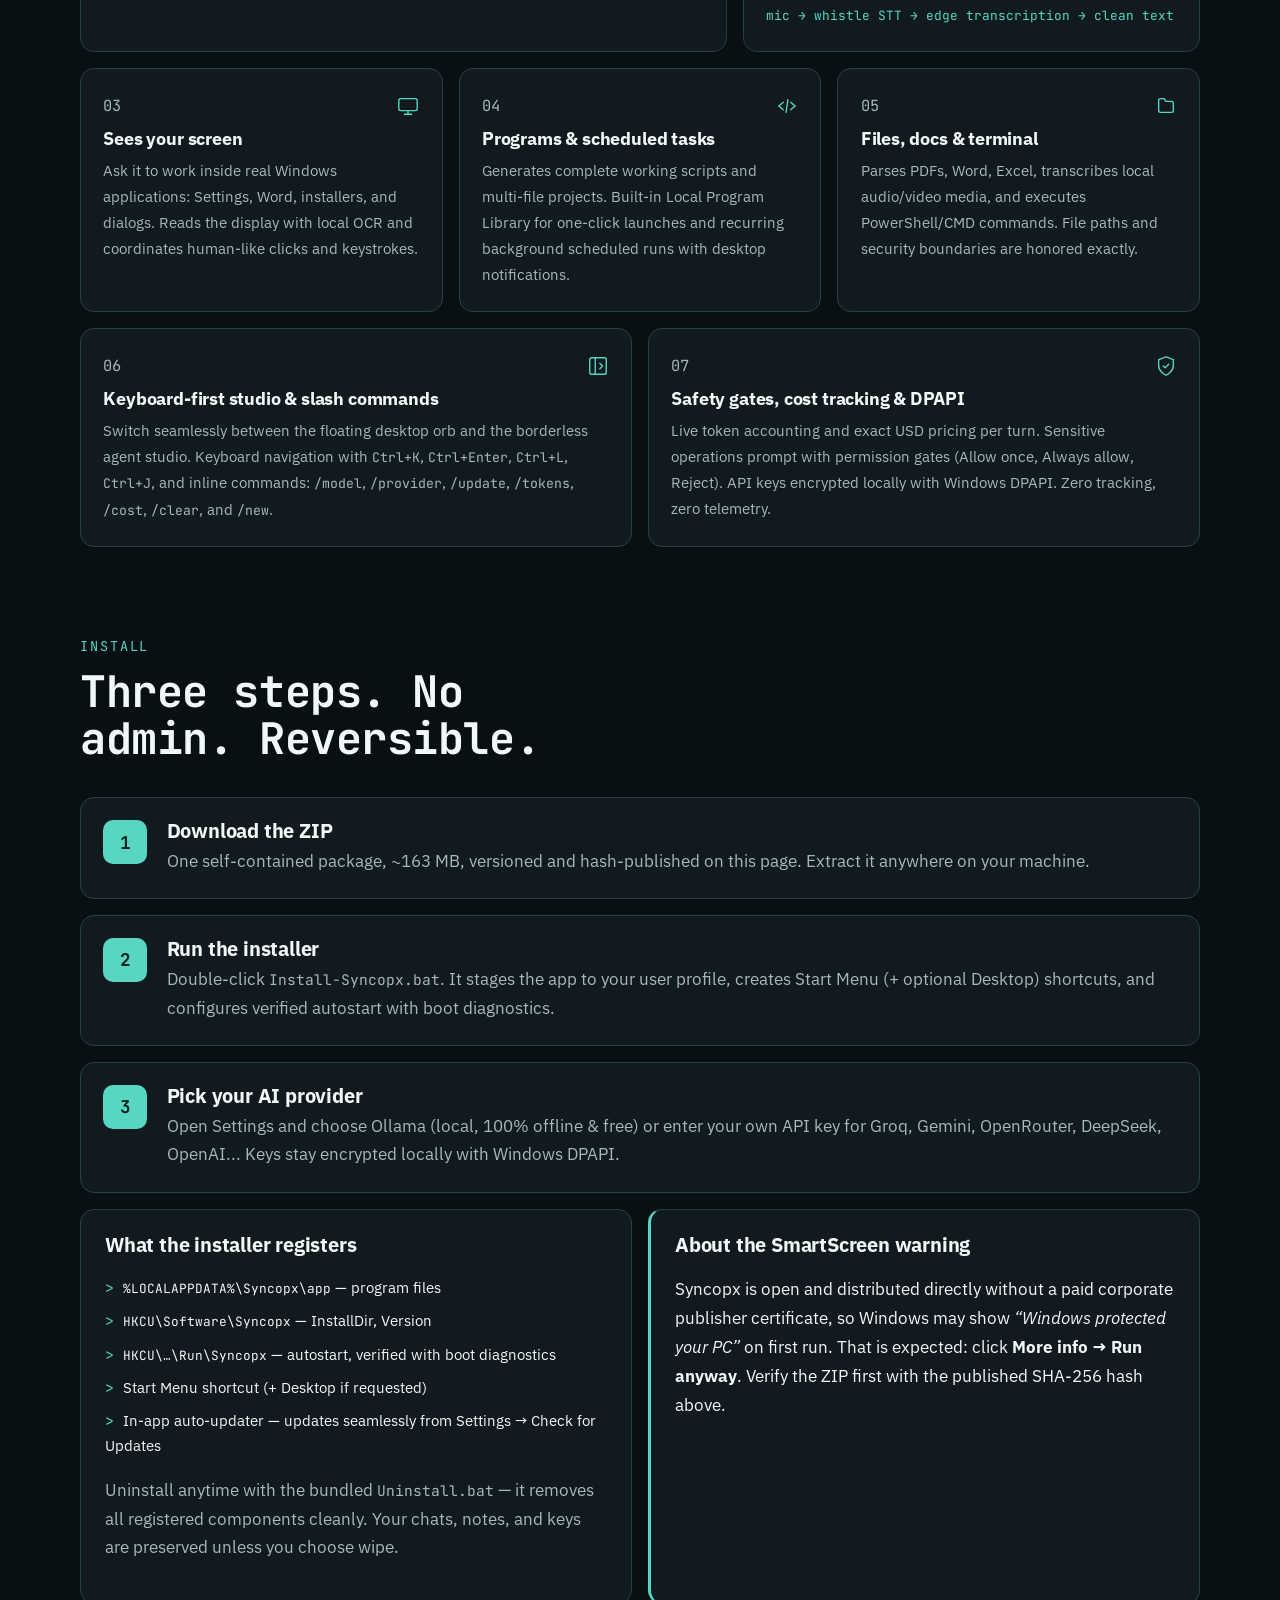
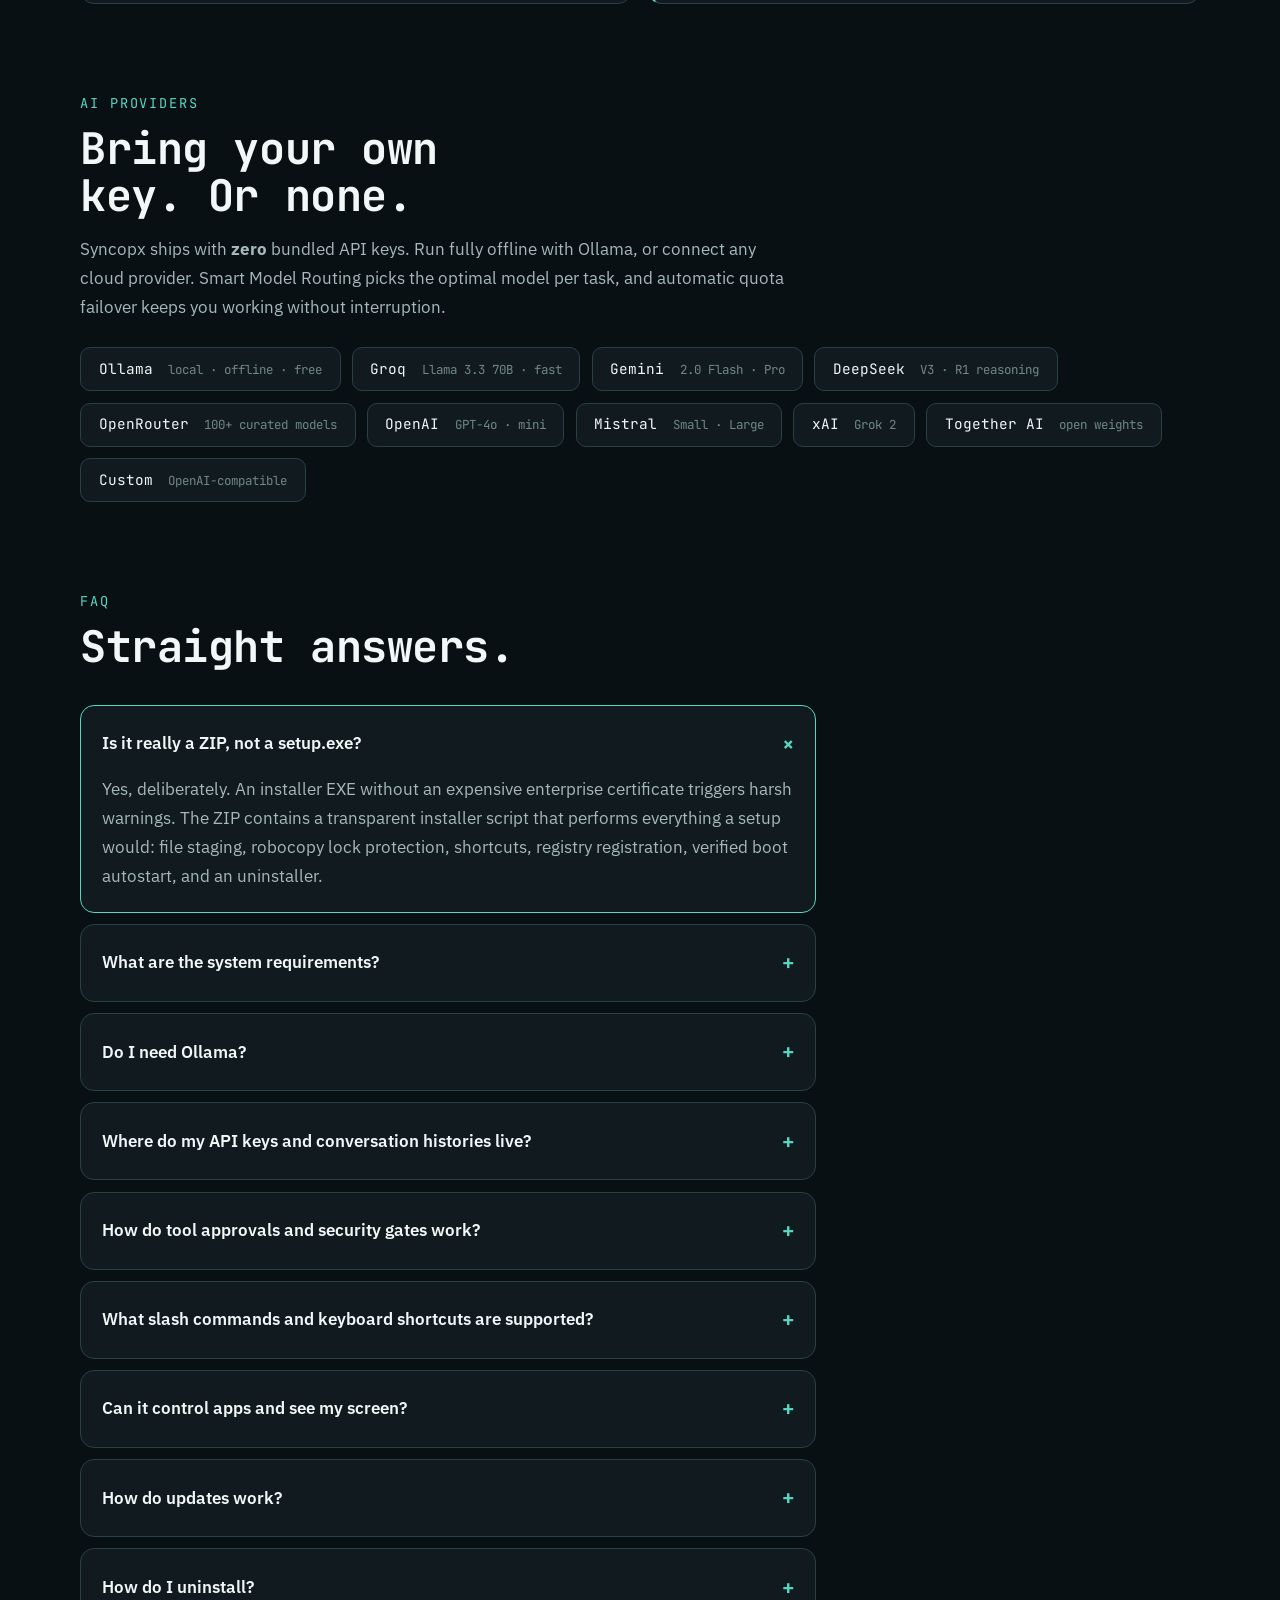
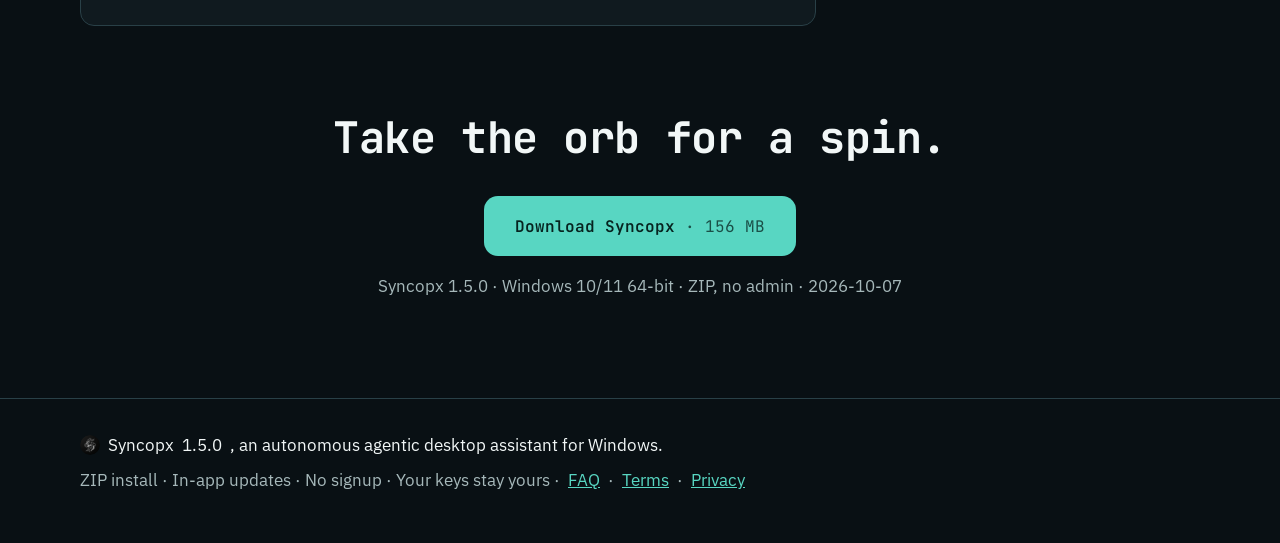
==== commit ca89dd52: "feat(website): update docs for Whistle STT edge transcription and in-app updater" ====
--- a/index.html
+++ b/index.html
@@ -138,9 +138,9 @@
           <p class="cell-n">02</p>
           <span class="cell-ico" aria-hidden="true"><svg width="22" height="22" viewBox="0 0 24 24" fill="none" stroke="currentColor" stroke-width="1.5" stroke-linecap="round" stroke-linejoin="round"><path d="M12 2a3 3 0 0 0-3 3v6a3 3 0 0 0 6 0V5a3 3 0 0 0-3-3z"/><path d="M5 10v1a7 7 0 0 0 14 0v-1"/><path d="M12 18v4"/></svg></span>
         </div>
-        <h3>Real voice conversation</h3>
-        <p>Continuous hands-free loop: speaks answers as they stream, hears you speak, stops itself, and replies. Barge in mid-sentence with real-time Whisper transcription and spoken output.</p>
-        <p class="mono">mic &rarr; whisper &rarr; stream &rarr; speech (~1s)</p>
+        <h3>Edge voice input via Whistle</h3>
+        <p>Ultra-low-latency voice transcription powered by Cactus Compute Whistle. Runs edge ASR locally on CPU with zero GPU requirements, transcribing microphone speech instantly into the chat with clean, silent answers.</p>
+        <p class="mono">mic &rarr; whistle STT &rarr; edge transcription &rarr; clean text</p>
       </article>
       <article class="cell reveal">
         <div class="cell-head">
@@ -172,7 +172,7 @@
           <span class="cell-ico" aria-hidden="true"><svg width="22" height="22" viewBox="0 0 24 24" fill="none" stroke="currentColor" stroke-width="1.5" stroke-linecap="round" stroke-linejoin="round"><rect x="3" y="3" width="18" height="18" rx="2"/><path d="M9 3v18"/><path d="m14 9 3 3-3 3"/></svg></span>
         </div>
         <h3>Keyboard-first studio &amp; slash commands</h3>
-        <p>Switch seamlessly between the floating desktop orb and the borderless agent studio. Keyboard navigation with <code>Ctrl+K</code>, <code>Ctrl+Enter</code>, <code>Ctrl+L</code>, <code>Ctrl+J</code>, and inline commands: <code>/model</code>, <code>/provider</code>, <code>/tokens</code>, <code>/cost</code>, <code>/clear</code>, and <code>/new</code>.</p>
+        <p>Switch seamlessly between the floating desktop orb and the borderless agent studio. Keyboard navigation with <code>Ctrl+K</code>, <code>Ctrl+Enter</code>, <code>Ctrl+L</code>, <code>Ctrl+J</code>, and inline commands: <code>/model</code>, <code>/provider</code>, <code>/update</code>, <code>/tokens</code>, <code>/cost</code>, <code>/clear</code>, and <code>/new</code>.</p>
       </article>
       <article class="cell half reveal">
         <div class="cell-head">
@@ -256,7 +256,7 @@
       </details>
       <details>
         <summary>What slash commands and keyboard shortcuts are supported?</summary>
-        <p>Syncopx features keyboard-first navigation: press <code>Ctrl+K</code> to focus input, <code>Ctrl+Enter</code> to send, <code>Ctrl+L</code> for a fresh session, <code>Ctrl+J</code> to toggle the tasks panel, and <code>Esc</code> to stop generation. Inline slash commands include <code>/model</code>, <code>/provider</code>, <code>/tokens</code>, <code>/cost</code>, <code>/clear</code>, <code>/new</code>, and <code>/help</code>.</p>
+        <p>Syncopx features keyboard-first navigation: press <code>Ctrl+K</code> to focus input, <code>Ctrl+Enter</code> to send, <code>Ctrl+L</code> for a fresh session, <code>Ctrl+J</code> to toggle the tasks panel, and <code>Esc</code> to stop generation. Inline slash commands include <code>/model</code>, <code>/provider</code>, <code>/update</code>, <code>/tokens</code>, <code>/cost</code>, <code>/clear</code>, <code>/new</code>, and <code>/help</code>.</p>
       </details>
       <details>
         <summary>Can it control apps and see my screen?</summary>
@@ -264,7 +264,7 @@
       </details>
       <details>
         <summary>How do updates work?</summary>
-        <p>Syncopx includes built-in in-app auto-updating. In the app, open <strong>Settings &rarr; Check for Updates</strong> to query the website manifest, download updates with SHA-256 verification, and apply them on restart. You can also download new ZIPs from this site anytime; your chats, notes, and keys are always preserved.</p>
+        <p>Syncopx includes built-in in-app auto-updating. Click <strong>Check for Updates</strong> in the overflow menu, run <code>/update</code> in the chat composer, or open <strong>Settings &rarr; Updates</strong> to query the release manifest, download updates with SHA-256 verification, and apply them on restart. You can also download new ZIPs from this site anytime; your chats, notes, and keys are always preserved.</p>
       </details>
       <details>
         <summary>How do I uninstall?</summary>
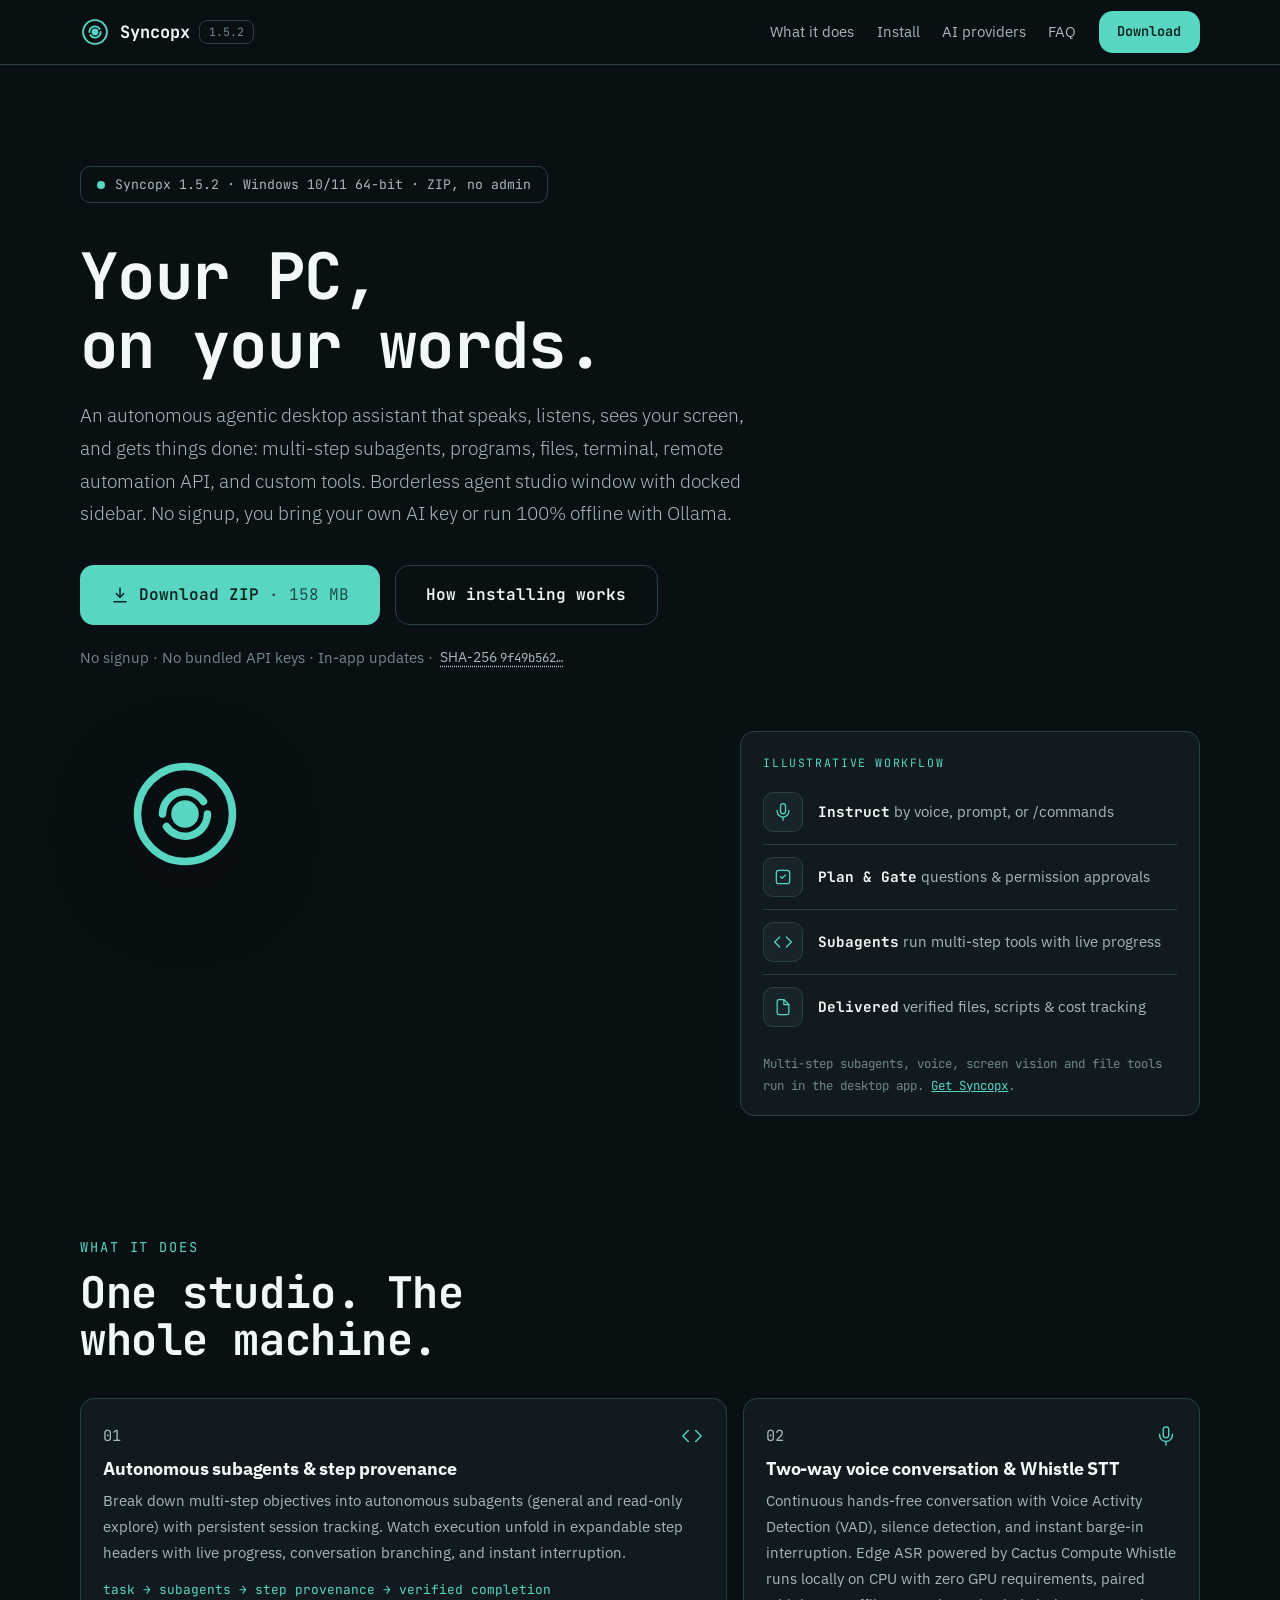
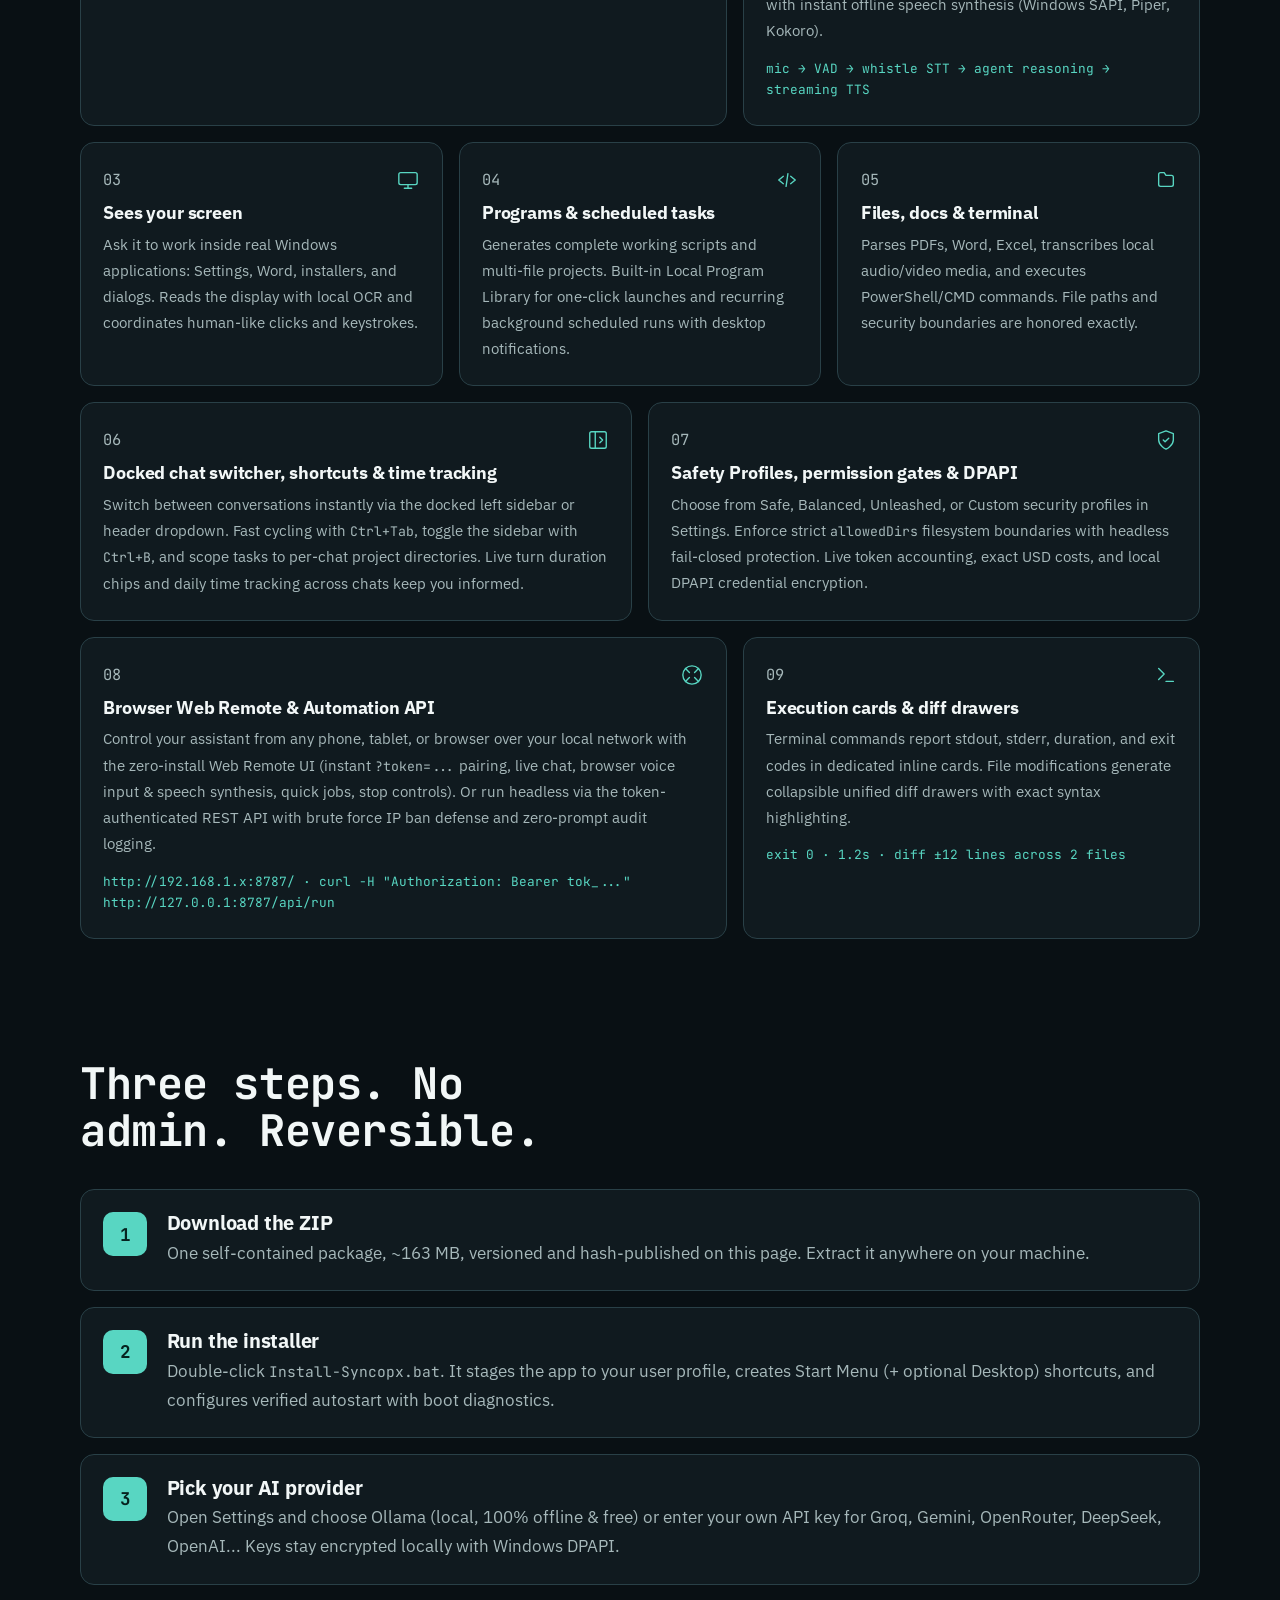
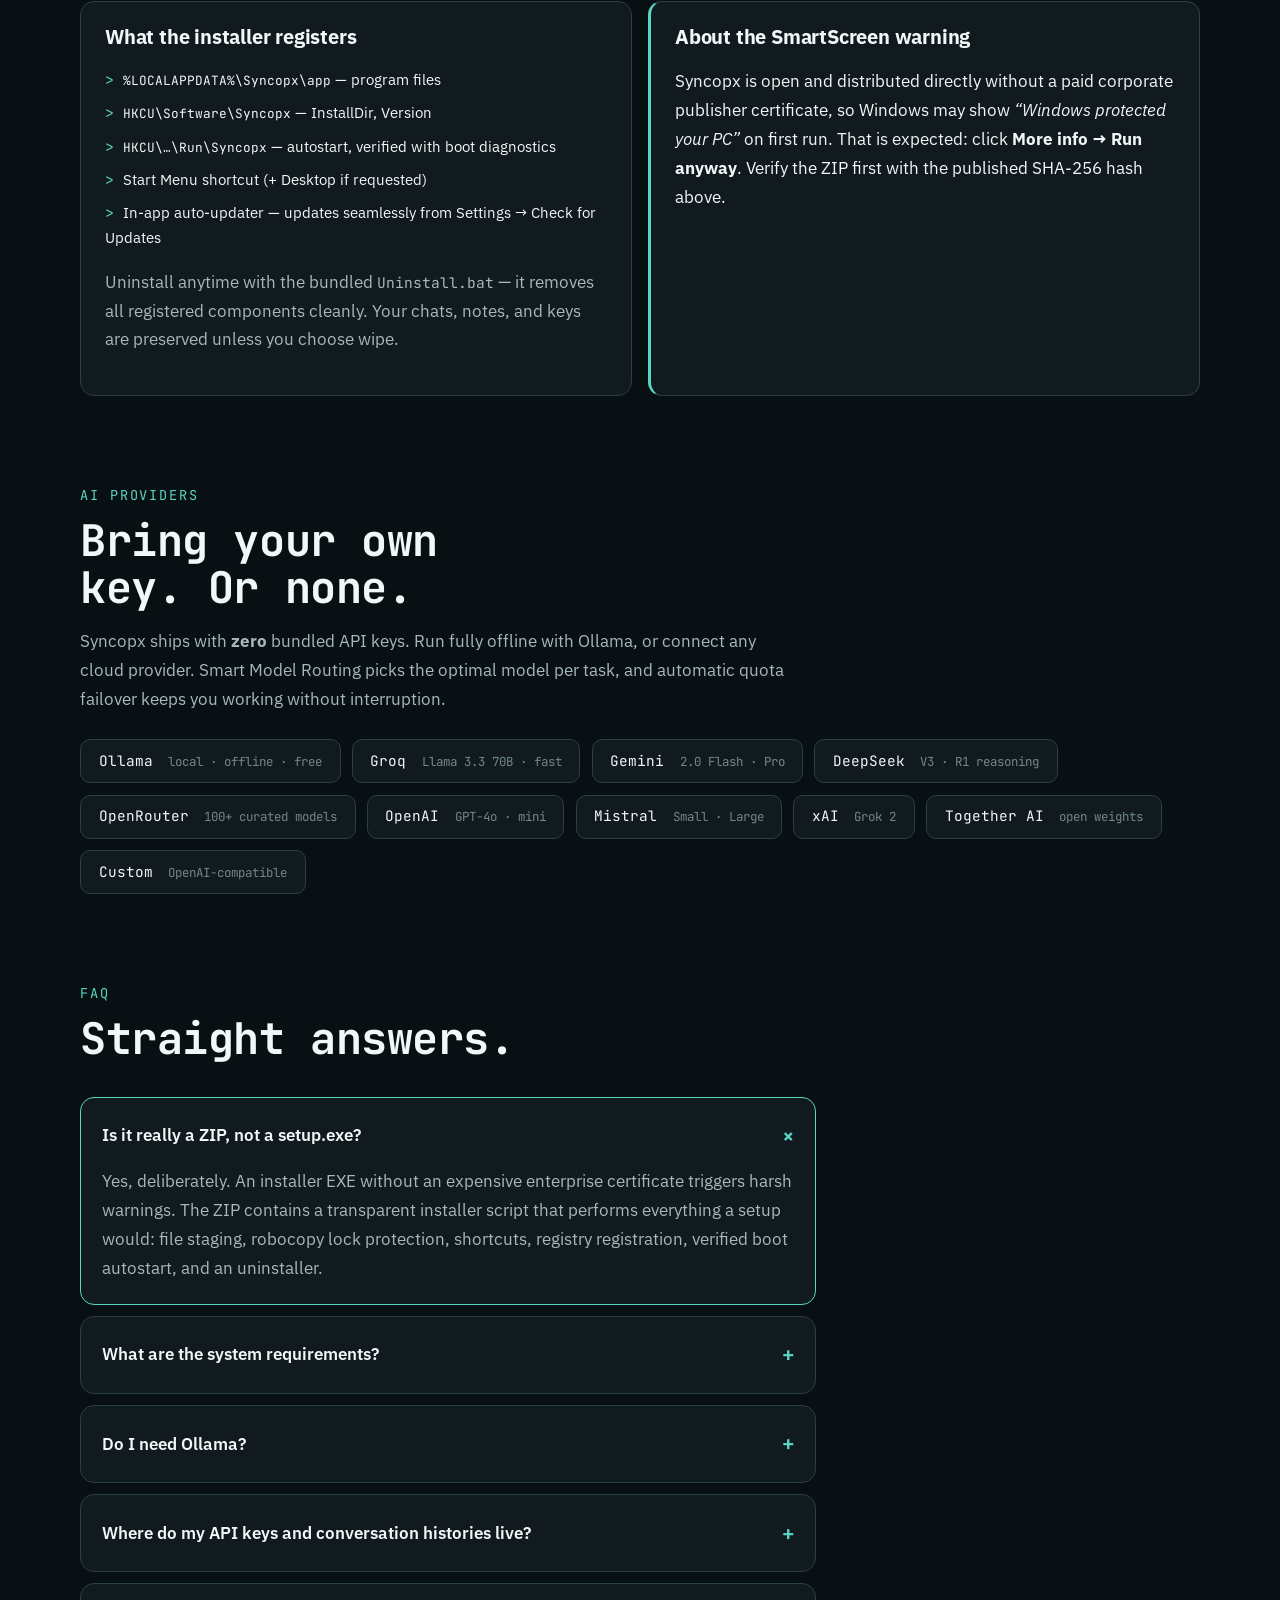
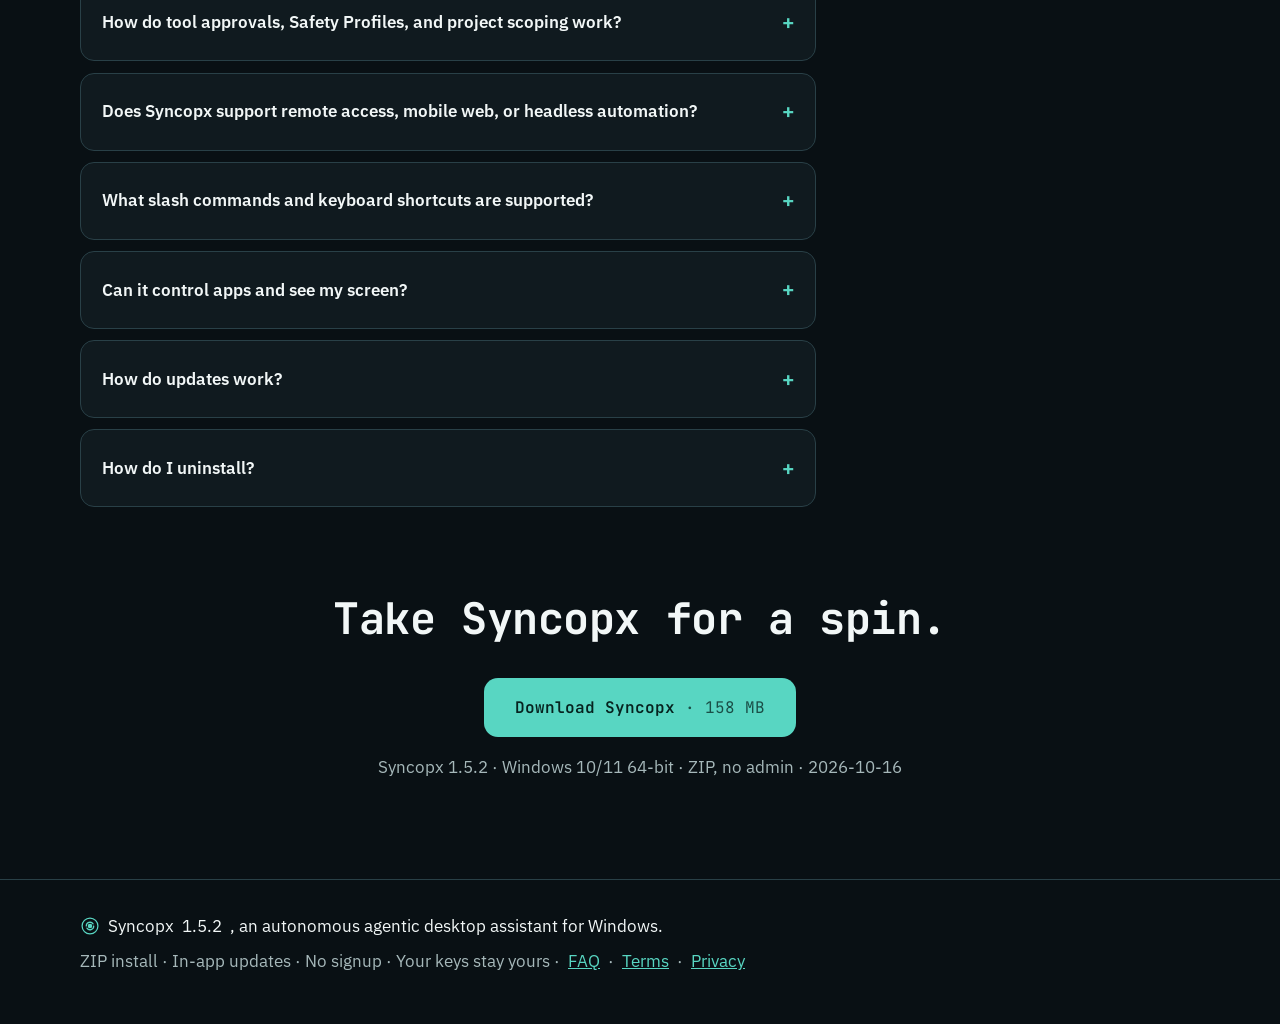
==== commit ef5fad7d: "Release Syncopx v1.5.2: Voice conversation mode, Web Remote voice control, and updated documentation" ====
--- a/index.html
+++ b/index.html
@@ -25,6 +25,7 @@
 <meta name="twitter:description" content="An autonomous desktop AI assistant for Windows. Multi-step subagents, screen vision, voice, files and programs.">
 <meta name="twitter:image" content="https://syncopx.vercel.app/assets/og-image.png">
 <meta name="theme-color" content="#091014">
+<link rel="icon" type="image/svg+xml" href="assets/logo.svg">
 <link rel="icon" type="image/png" sizes="32x32" href="assets/favicon-32.png">
 <link rel="icon" type="image/png" sizes="16x16" href="assets/favicon-16.png">
 <link rel="apple-touch-icon" href="assets/favicon-180.png">
@@ -63,9 +64,9 @@
 <header class="nav" id="top">
   <div class="wrap nav-in">
     <a class="brand" href="#top" aria-label="Syncopx home">
-      <img src="assets/syncopx-icon.png" alt="Syncopx orb logo" width="30" height="30">
+      <img src="assets/logo.svg" alt="Syncopx logo" width="30" height="30">
       <span>Syncopx</span>
-      <code class="ver" data-ver>1.5.0</code>
+      <code class="ver" data-ver>1.5.2</code>
     </a>
     <button class="nav-toggle" type="button" aria-expanded="false" aria-controls="navlinks" aria-label="Menu">
       <span></span><span></span><span></span>
@@ -81,20 +82,20 @@
 </header>
 <main>
   <section class="hero wrap" aria-labelledby="h1">
-    <p class="eyebrow reveal"><span class="dot" aria-hidden="true"></span><span data-ver-long>Syncopx 1.5.0 · Windows 10/11 64-bit · ZIP, no admin</span></p>
+    <p class="eyebrow reveal"><span class="dot" aria-hidden="true"></span><span data-ver-long>Syncopx 1.5.2 · Windows 10/11 64-bit · ZIP, no admin</span></p>
     <h1 id="h1" class="reveal">Your PC,<br>on your words.</h1>
-    <p class="lede reveal">An autonomous agentic desktop assistant that speaks, listens, sees your screen, and gets things done: multi-step subagents, programs, files, terminal, and custom tools. Borderless studio window or floating orb. No signup, you bring your own AI key or run 100% offline with Ollama.</p>
+    <p class="lede reveal">An autonomous agentic desktop assistant that speaks, listens, sees your screen, and gets things done: multi-step subagents, programs, files, terminal, remote automation API, and custom tools. Borderless agent studio window with docked sidebar. No signup, you bring your own AI key or run 100% offline with Ollama.</p>
     <div class="cta-row reveal" id="download">
-      <a class="btn btn-primary btn-lg" id="dl-btn" href="https://github.com/Guhanavish/syncopx-site/releases/download/v1.5.0/Syncopx-1.5.0-windows.zip" download>
+      <a class="btn btn-primary btn-lg" id="dl-btn" href="https://github.com/Guhanavish/syncopx-site/releases/download/v1.5.2/Syncopx-1.5.2-windows.zip" download>
         <svg width="18" height="18" viewBox="0 0 24 24" fill="none" stroke="currentColor" stroke-width="2" stroke-linecap="round" stroke-linejoin="round" aria-hidden="true"><path d="M12 3v12"/><path d="m7 10 5 5 5-5"/><path d="M4 21h16"/></svg>
-        <span>Download ZIP <span class="dl-meta" data-size>· 163 MB</span></span>
+        <span>Download ZIP <span class="dl-meta" data-size>· 165 MB</span></span>
       </a>
       <a class="btn btn-ghost btn-lg" href="#install">How installing works</a>
     </div>
-    <p class="dl-sub reveal">No signup · No bundled API keys · In-app updates · <button class="hash" id="hash-btn" type="button" title="Copy full SHA-256">SHA-256 <code data-sha-short>b70c5bde…</code></button> <span class="hash-ok" id="hash-ok" role="status" hidden>copied</span></p>
+    <p class="dl-sub reveal">No signup · No bundled API keys · In-app updates · <button class="hash" id="hash-btn" type="button" title="Copy full SHA-256">SHA-256 <code data-sha-short>9f49b562…</code></button> <span class="hash-ok" id="hash-ok" role="status" hidden>copied</span></p>
 
     <div class="hero-stage reveal">
-      <div class="orb" aria-hidden="true"><img src="assets/syncopx-icon.png" alt="" width="120" height="120" loading="eager" decoding="async"></div>
+      <div class="hero-badge" aria-hidden="true"><img src="assets/logo.svg" alt="" width="120" height="120" loading="eager" decoding="async"></div>
       <div class="flow" role="img" aria-label="Illustrative agent workflow: instruct with prompt or slash command, plan and approve permissions, autonomous multi-step subagent execution, verified local results">
         <p class="flow-tag">Illustrative workflow</p>
         <ol class="flow-steps">
@@ -122,7 +123,7 @@
 
   <section class="wrap section" id="features" aria-labelledby="h-features">
     <p class="kicker reveal">What it does</p>
-    <h2 id="h-features" class="reveal">One orb. The whole machine.</h2>
+    <h2 id="h-features" class="reveal">One studio. The whole machine.</h2>
     <div class="bento">
       <article class="cell wide reveal">
         <div class="cell-head">
@@ -138,9 +139,9 @@
           <p class="cell-n">02</p>
           <span class="cell-ico" aria-hidden="true"><svg width="22" height="22" viewBox="0 0 24 24" fill="none" stroke="currentColor" stroke-width="1.5" stroke-linecap="round" stroke-linejoin="round"><path d="M12 2a3 3 0 0 0-3 3v6a3 3 0 0 0 6 0V5a3 3 0 0 0-3-3z"/><path d="M5 10v1a7 7 0 0 0 14 0v-1"/><path d="M12 18v4"/></svg></span>
         </div>
-        <h3>Edge voice input via Whistle</h3>
-        <p>Ultra-low-latency voice transcription powered by Cactus Compute Whistle. Runs edge ASR locally on CPU with zero GPU requirements, transcribing microphone speech instantly into the chat with clean, silent answers.</p>
-        <p class="mono">mic &rarr; whistle STT &rarr; edge transcription &rarr; clean text</p>
+        <h3>Two-way voice conversation &amp; Whistle STT</h3>
+        <p>Continuous hands-free conversation with Voice Activity Detection (VAD), silence detection, and instant barge-in interruption. Edge ASR powered by Cactus Compute Whistle runs locally on CPU with zero GPU requirements, paired with instant offline speech synthesis (Windows SAPI, Piper, Kokoro).</p>
+        <p class="mono">mic &rarr; VAD &rarr; whistle STT &rarr; agent reasoning &rarr; streaming TTS</p>
       </article>
       <article class="cell reveal">
         <div class="cell-head">
@@ -171,16 +172,34 @@
           <p class="cell-n">06</p>
           <span class="cell-ico" aria-hidden="true"><svg width="22" height="22" viewBox="0 0 24 24" fill="none" stroke="currentColor" stroke-width="1.5" stroke-linecap="round" stroke-linejoin="round"><rect x="3" y="3" width="18" height="18" rx="2"/><path d="M9 3v18"/><path d="m14 9 3 3-3 3"/></svg></span>
         </div>
-        <h3>Keyboard-first studio &amp; slash commands</h3>
-        <p>Switch seamlessly between the floating desktop orb and the borderless agent studio. Keyboard navigation with <code>Ctrl+K</code>, <code>Ctrl+Enter</code>, <code>Ctrl+L</code>, <code>Ctrl+J</code>, and inline commands: <code>/model</code>, <code>/provider</code>, <code>/update</code>, <code>/tokens</code>, <code>/cost</code>, <code>/clear</code>, and <code>/new</code>.</p>
+        <h3>Docked chat switcher, shortcuts &amp; time tracking</h3>
+        <p>Switch between conversations instantly via the docked left sidebar or header dropdown. Fast cycling with <code>Ctrl+Tab</code>, toggle the sidebar with <code>Ctrl+B</code>, and scope tasks to per-chat project directories. Live turn duration chips and daily time tracking across chats keep you informed.</p>
       </article>
       <article class="cell half reveal">
         <div class="cell-head">
           <p class="cell-n">07</p>
           <span class="cell-ico" aria-hidden="true"><svg width="22" height="22" viewBox="0 0 24 24" fill="none" stroke="currentColor" stroke-width="1.5" stroke-linecap="round" stroke-linejoin="round"><path d="M12 22s8-4 8-10V5l-8-3-8 3v7c0 6 8 10 8 10z"/><path d="m9 12 2 2 4-4"/></svg></span>
         </div>
-        <h3>Safety gates, cost tracking &amp; DPAPI</h3>
-        <p>Live token accounting and exact USD pricing per turn. Sensitive operations prompt with permission gates (Allow once, Always allow, Reject). API keys encrypted locally with Windows DPAPI. Zero tracking, zero telemetry.</p>
+        <h3>Safety Profiles, permission gates &amp; DPAPI</h3>
+        <p>Choose from Safe, Balanced, Unleashed, or Custom security profiles in Settings. Enforce strict <code>allowedDirs</code> filesystem boundaries with headless fail-closed protection. Live token accounting, exact USD costs, and local DPAPI credential encryption.</p>
+      </article>
+      <article class="cell wide reveal">
+        <div class="cell-head">
+          <p class="cell-n">08</p>
+          <span class="cell-ico" aria-hidden="true"><svg width="22" height="22" viewBox="0 0 24 24" fill="none" stroke="currentColor" stroke-width="1.5" stroke-linecap="round" stroke-linejoin="round"><circle cx="12" cy="12" r="10"/><path d="m4.93 4.93 4.24 4.24"/><path d="m14.83 9.17 4.24-4.24"/><path d="m14.83 14.83 4.24 4.24"/><path d="m9.17 14.83-4.24 4.24"/></svg></span>
+        </div>
+        <h3>Browser Web Remote &amp; Automation API</h3>
+        <p>Control your assistant from any phone, tablet, or browser over your local network with the zero-install Web Remote UI (instant <code>?token=...</code> pairing, live chat, browser voice input &amp; speech synthesis, quick jobs, stop controls). Or run headless via the token-authenticated REST API with brute force IP ban defense and zero-prompt audit logging.</p>
+        <p class="mono">http://192.168.1.x:8787/ &middot; curl -H "Authorization: Bearer tok_..." http://127.0.0.1:8787/api/run</p>
+      </article>
+      <article class="cell reveal">
+        <div class="cell-head">
+          <p class="cell-n">09</p>
+          <span class="cell-ico" aria-hidden="true"><svg width="22" height="22" viewBox="0 0 24 24" fill="none" stroke="currentColor" stroke-width="1.5" stroke-linecap="round" stroke-linejoin="round"><polyline points="4 17 10 11 4 5"/><line x1="12" y1="19" x2="20" y2="19"/></svg></span>
+        </div>
+        <h3>Execution cards &amp; diff drawers</h3>
+        <p>Terminal commands report stdout, stderr, duration, and exit codes in dedicated inline cards. File modifications generate collapsible unified diff drawers with exact syntax highlighting.</p>
+        <p class="mono">exit 0 · 1.2s · diff ±12 lines across 2 files</p>
       </article>
     </div>
   </section>
@@ -251,12 +270,16 @@
         <p>All credentials are encrypted using Windows DPAPI in your personal profile (<code>%USERPROFILE%\.agentic_assistant</code>). Conversation sessions, notes, programs, and subagent histories stay entirely on your local machine and never leave your PC.</p>
       </details>
       <details>
-        <summary>How do tool approvals and security gates work?</summary>
-        <p>Syncopx implements strict per-tool permission policies. Potentially destructive operations (file overwriting, command execution, system modifications) trigger permission dialogs offering <em>Allow once</em>, <em>Always allow</em>, or <em>Reject with feedback</em>. Read-only exploration subagents have destructive actions permanently denied.</p>
+        <summary>How do tool approvals, Safety Profiles, and project scoping work?</summary>
+        <p>Syncopx supports customizable Safety Profiles (<em>Safe</em>, <em>Balanced</em>, <em>Unleashed</em>, <em>Custom</em>) in Settings. In <em>Safe</em> mode, all command execution and file edits are strictly confined to your approved project directory and user-configured <code>allowedDirs</code>. Each chat can also be scoped to its own folder via the header folder chip. Sensitive actions prompt with permission dialogs offering <em>Allow once</em>, <em>Always allow</em>, or <em>Reject</em>.</p>
+      </details>
+      <details>
+        <summary>Does Syncopx support remote access, mobile web, or headless automation?</summary>
+        <p>Yes. Syncopx includes both a built-in Browser &amp; Mobile Web Remote App and an Automation REST API (<code>/api/run</code>, <code>/api/job</code>, <code>/api/status</code>). Open the server in any web browser on your LAN for instant interactive chat and quick jobs, or integrate headless scripts with token permission modes (<code>full</code>, <code>jobs-only</code>, <code>read-only</code>), automatic 10-minute IP ban defense against brute force, and zero-prompt privacy audit logging.</p>
       </details>
       <details>
         <summary>What slash commands and keyboard shortcuts are supported?</summary>
-        <p>Syncopx features keyboard-first navigation: press <code>Ctrl+K</code> to focus input, <code>Ctrl+Enter</code> to send, <code>Ctrl+L</code> for a fresh session, <code>Ctrl+J</code> to toggle the tasks panel, and <code>Esc</code> to stop generation. Inline slash commands include <code>/model</code>, <code>/provider</code>, <code>/update</code>, <code>/tokens</code>, <code>/cost</code>, <code>/clear</code>, <code>/new</code>, and <code>/help</code>.</p>
+        <p>Syncopx features keyboard-first navigation: press <code>Ctrl+K</code> to focus input, <code>Ctrl+Enter</code> to send, <code>Ctrl+L</code> for a fresh session, <code>Ctrl+Tab</code> / <code>Ctrl+Shift+Tab</code> to cycle conversations, <code>Ctrl+B</code> to toggle the chat sidebar, <code>Ctrl+J</code> to toggle the tasks panel, and <code>Esc</code> to stop generation. Inline slash commands include <code>/model</code>, <code>/provider</code>, <code>/update</code>, <code>/tokens</code>, <code>/cost</code>, <code>/clear</code>, <code>/new</code>, and <code>/help</code>.</p>
       </details>
       <details>
         <summary>Can it control apps and see my screen?</summary>
@@ -274,15 +297,15 @@
   </section>
 
   <section class="wrap section final reveal" aria-labelledby="h-final">
-    <h2 id="h-final">Take the orb for a spin.</h2>
-    <a class="btn btn-primary btn-lg" id="dl-btn-2" href="https://github.com/Guhanavish/syncopx-site/releases/download/v1.5.0/Syncopx-1.5.0-windows.zip" download>Download Syncopx <span class="dl-meta" data-size>· 163 MB</span></a>
-    <p class="muted"><span data-ver-long>Syncopx 1.5.0</span> · <span data-date>2026-10-08</span></p>
+    <h2 id="h-final">Take Syncopx for a spin.</h2>
+    <a class="btn btn-primary btn-lg" id="dl-btn-2" href="https://github.com/Guhanavish/syncopx-site/releases/download/v1.5.2/Syncopx-1.5.2-windows.zip" download>Download Syncopx <span class="dl-meta" data-size>· 165 MB</span></a>
+    <p class="muted"><span data-ver-long>Syncopx 1.5.2</span> · <span data-date>2026-10-16</span></p>
   </section>
 </main>
 
 <footer>
   <div class="wrap foot-in">
-    <p><img src="assets/syncopx-icon.png" alt="Syncopx orb logo" width="20" height="20" loading="lazy" decoding="async"> Syncopx <span data-ver>v1.5.0</span>, an autonomous agentic desktop assistant for Windows.</p>
+    <p><img src="assets/logo.svg" alt="Syncopx logo" width="20" height="20" loading="lazy" decoding="async"> Syncopx <span data-ver>v1.5.2</span>, an autonomous agentic desktop assistant for Windows.</p>
     <p class="muted">ZIP install · In-app updates · No signup · Your keys stay yours · <a href="#faq">FAQ</a> · <a href="terms.html">Terms</a> · <a href="privacy.html">Privacy</a></p>
   </div>
 </footer>
--- a/styles.css
+++ b/styles.css
@@ -1,6 +1,6 @@
 /* Syncopx download site - graphite flat surfaces, one mint signal line.
    Rebuilt flat: 1px hairline borders, no gradients, no glows, no shadows
-   except the orb drop shadow. Tokens mirror the app palette. */
+   except the hero badge drop shadow. Tokens mirror the app palette. */
 :root {
   --bg: #091014;
   --panel: #101a1f;
@@ -96,14 +96,14 @@
 .cta-row { display: flex; flex-wrap: wrap; gap: 0.9rem; margin-top: 2.2rem; }
 .dl-sub { color: var(--dim); font-size: 0.92rem; margin-top: 1rem; }
 
-/* hero stage: orb + illustrative workflow panel */
+/* hero stage: logo badge + illustrative workflow panel */
 .hero-stage { position: relative; margin-top: 3.5rem; min-height: 320px; }
-.orb {
+.hero-badge, .orb {
   position: absolute; left: 4%; top: 6%; z-index: 2;
   animation: drift 7s ease-in-out infinite alternate;
   filter: drop-shadow(0 18px 40px rgba(0, 0, 0, 0.55));
 }
-.orb img { width: 120px; height: 120px; border-radius: 50%; display: block; }
+.hero-badge img, .orb img { width: 120px; height: 120px; border-radius: 50%; display: block; }
 @keyframes drift { from { transform: translateY(-8px); } to { transform: translateY(10px); } }
 .flow {
   margin-left: auto; width: min(460px, 88%);
@@ -208,8 +208,8 @@
   .cell, .cell.wide, .cell.wide + .cell, .cell.half { grid-column: span 12; }
   .twocol { grid-template-columns: 1fr; }
   .hero { padding-top: 3.5rem; }
-  .orb { left: auto; right: 2%; top: -2%; }
-  .orb img { width: 84px; height: 84px; }
+  .hero-badge, .orb { left: auto; right: 2%; top: -2%; }
+  .hero-badge img, .orb img { width: 84px; height: 84px; }
 }
 @media (max-width: 760px) {
   .links { display: none; position: absolute; top: var(--nav-h); left: 0; right: 0; flex-direction: column; background: var(--panel); border-bottom: 1px solid var(--border); padding: 0.6rem 1.5rem 1.2rem; gap: 0; }
@@ -220,7 +220,7 @@
   .hero h1 { max-width: 12ch; }
   .flow { width: 100%; margin-left: 0; }
   .hero-stage { min-height: 0; }
-  .orb { position: static; margin-bottom: 1rem; }
+  .hero-badge, .orb { position: static; margin-bottom: 1rem; }
 }
 
 /* reduced motion */
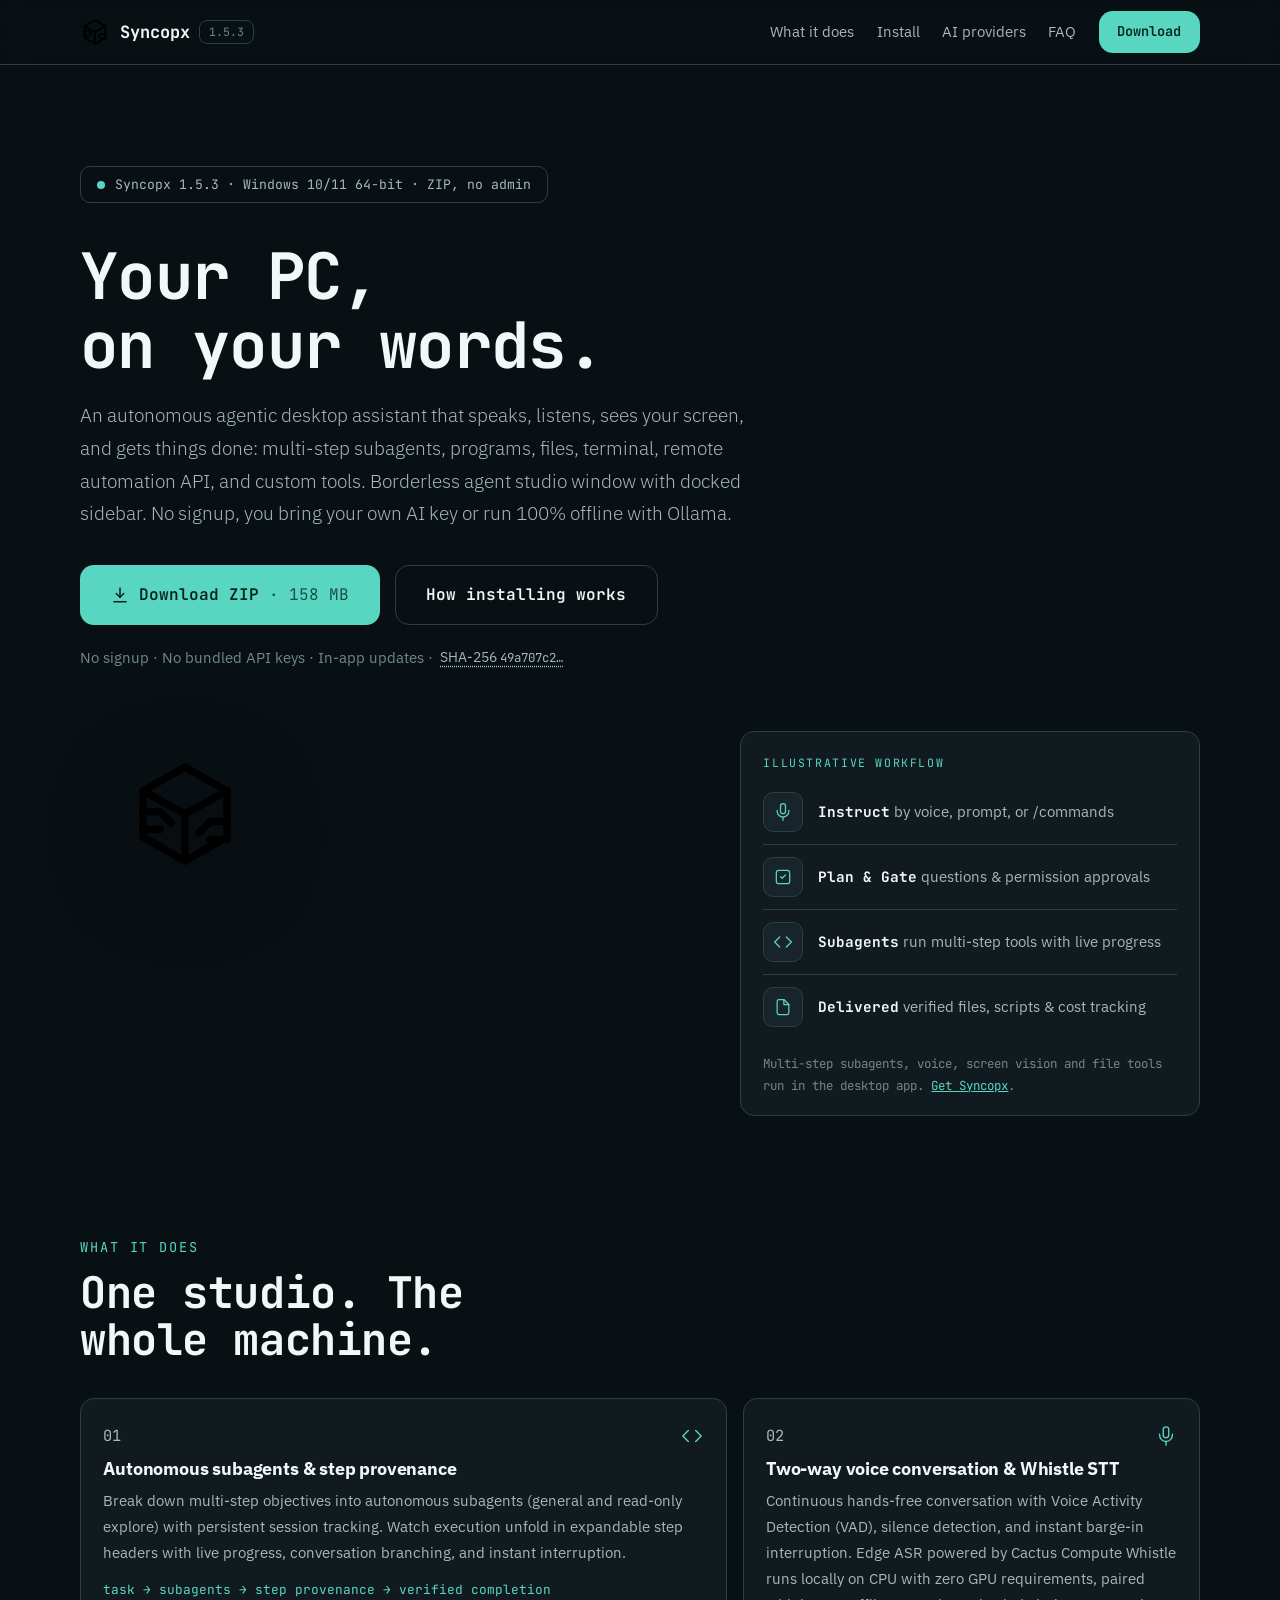
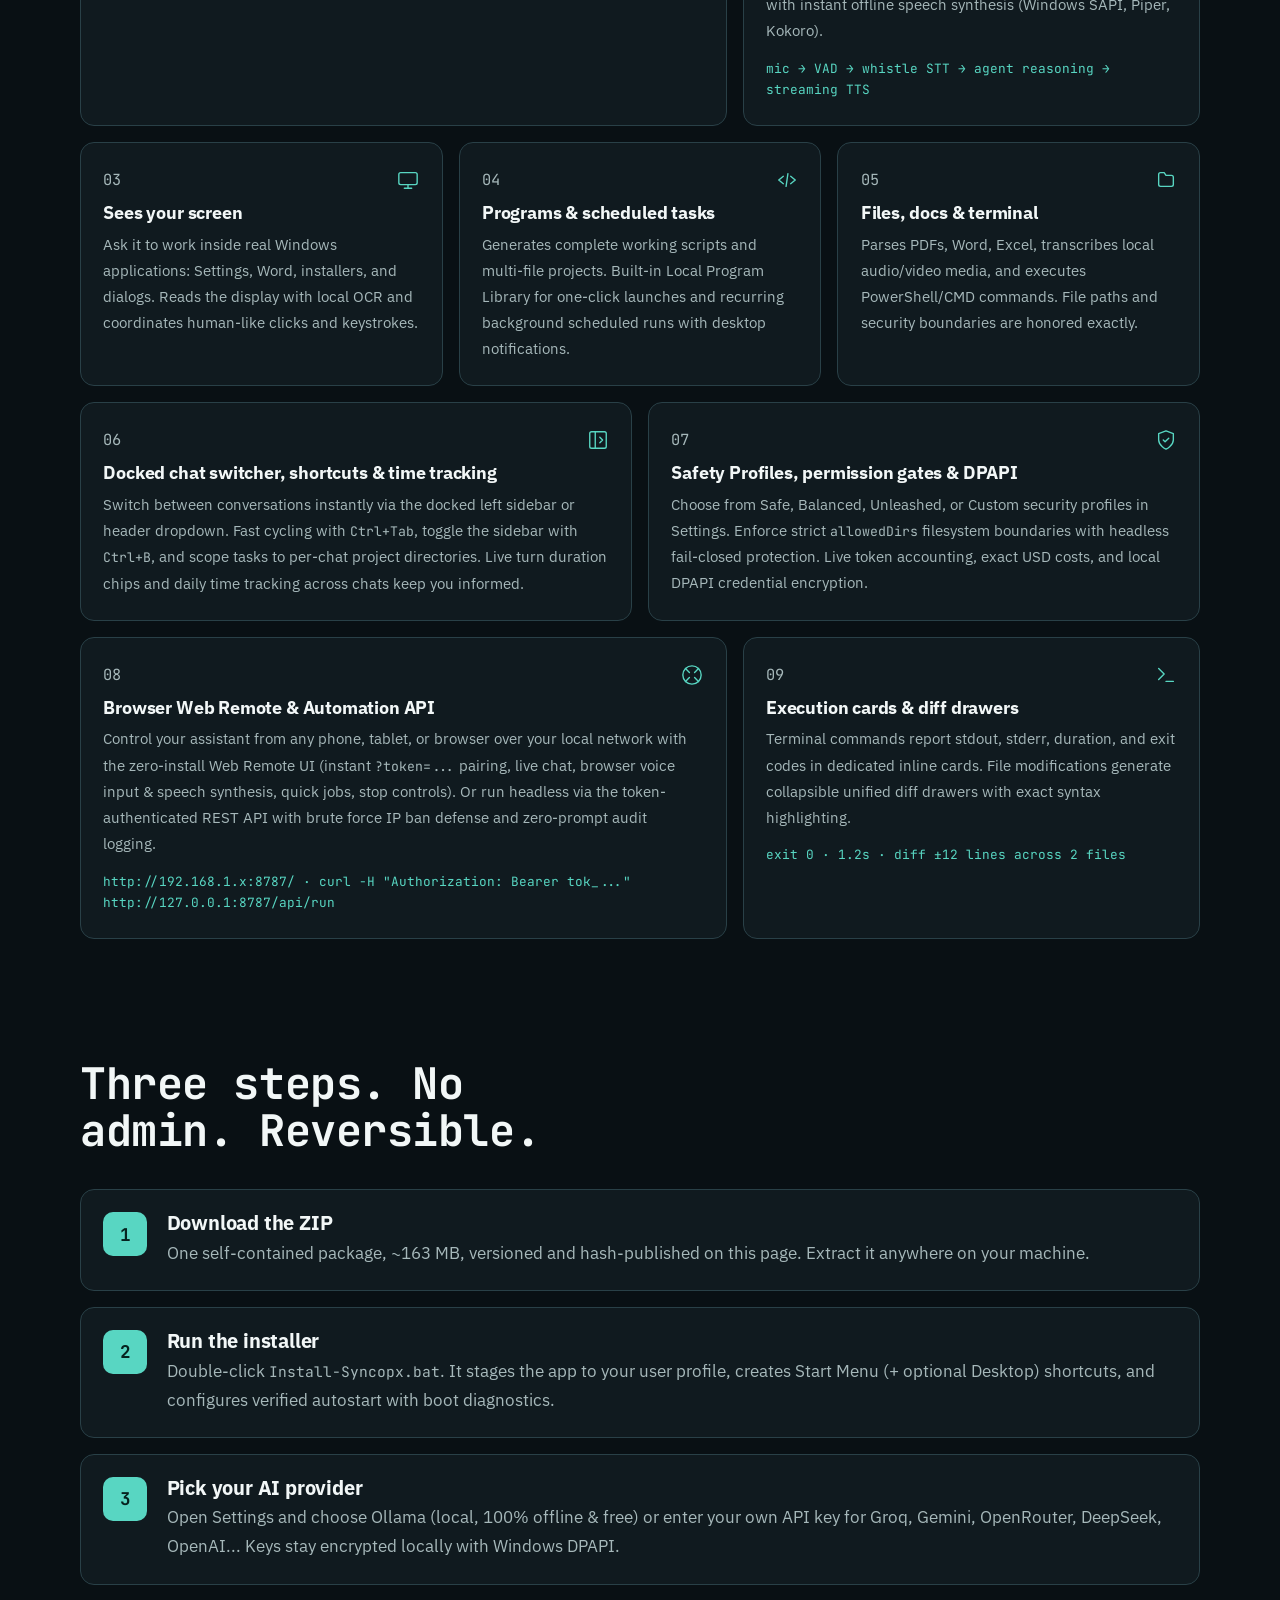
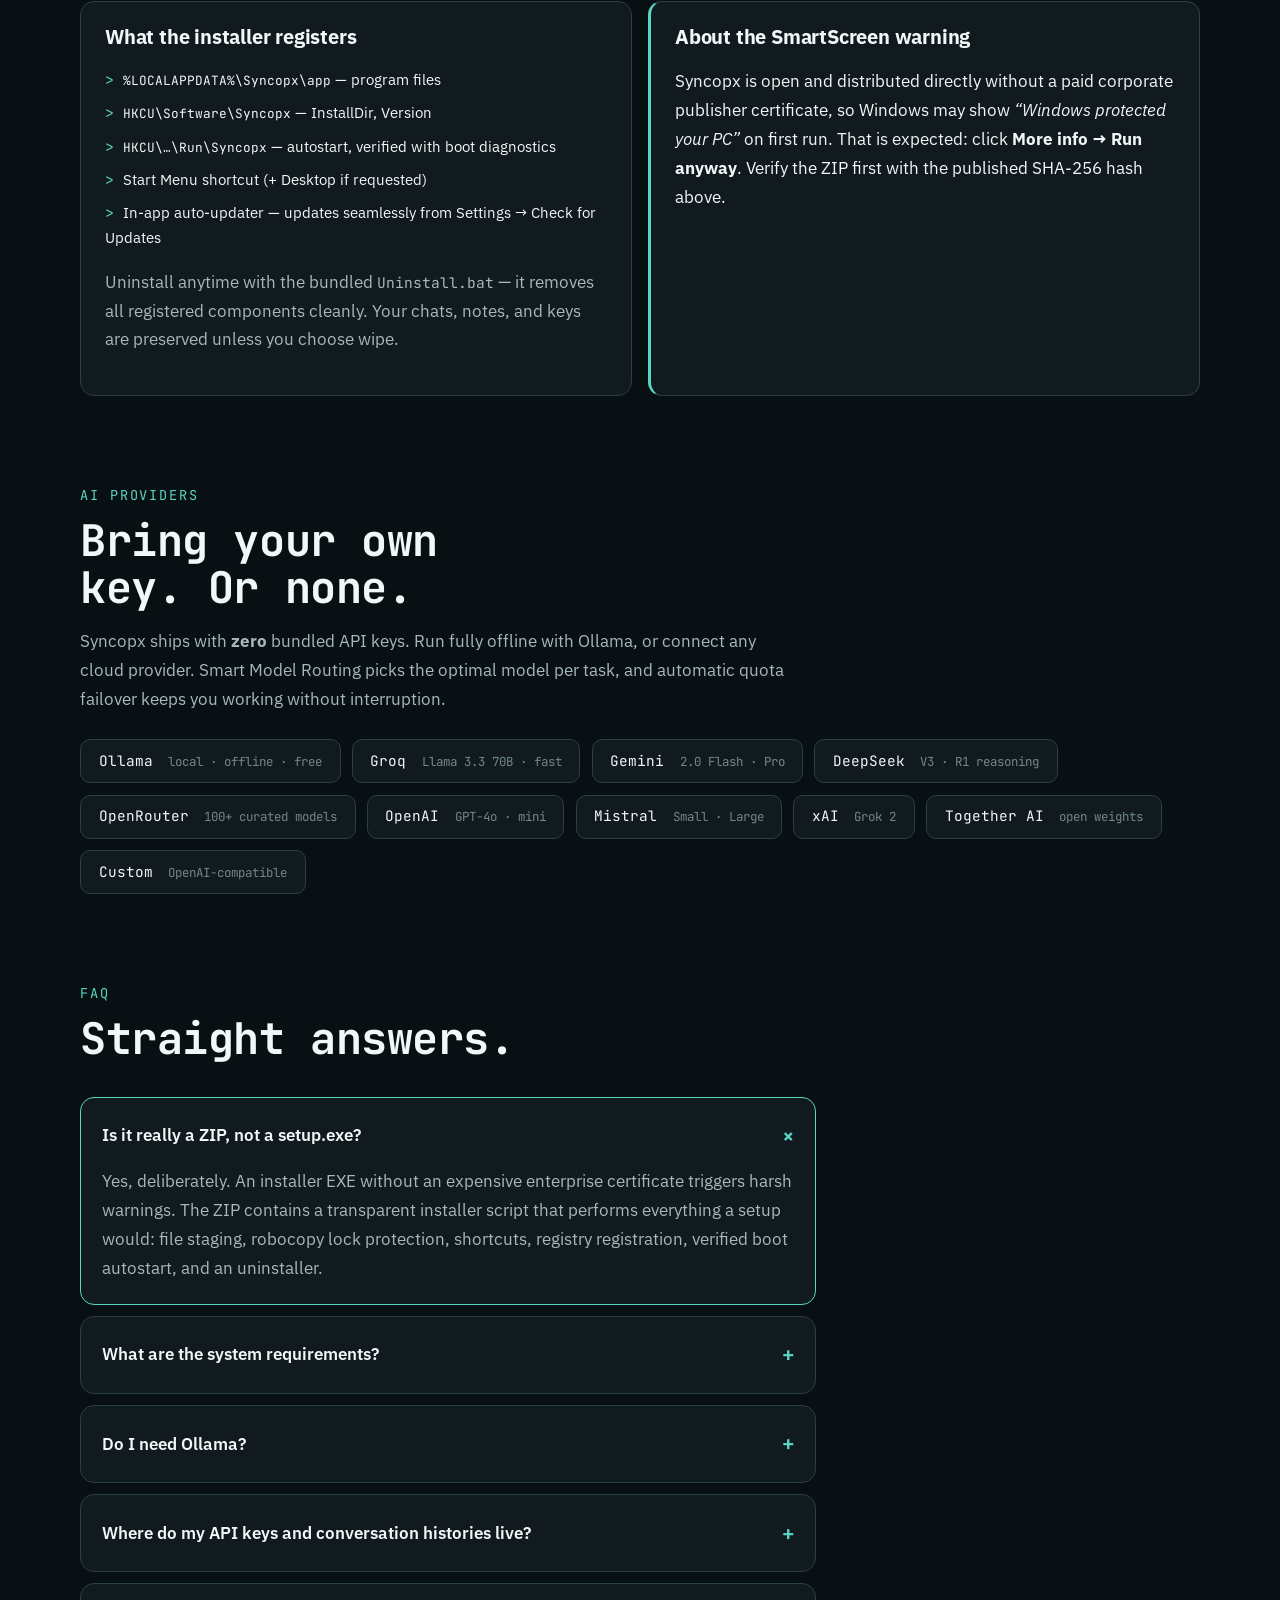
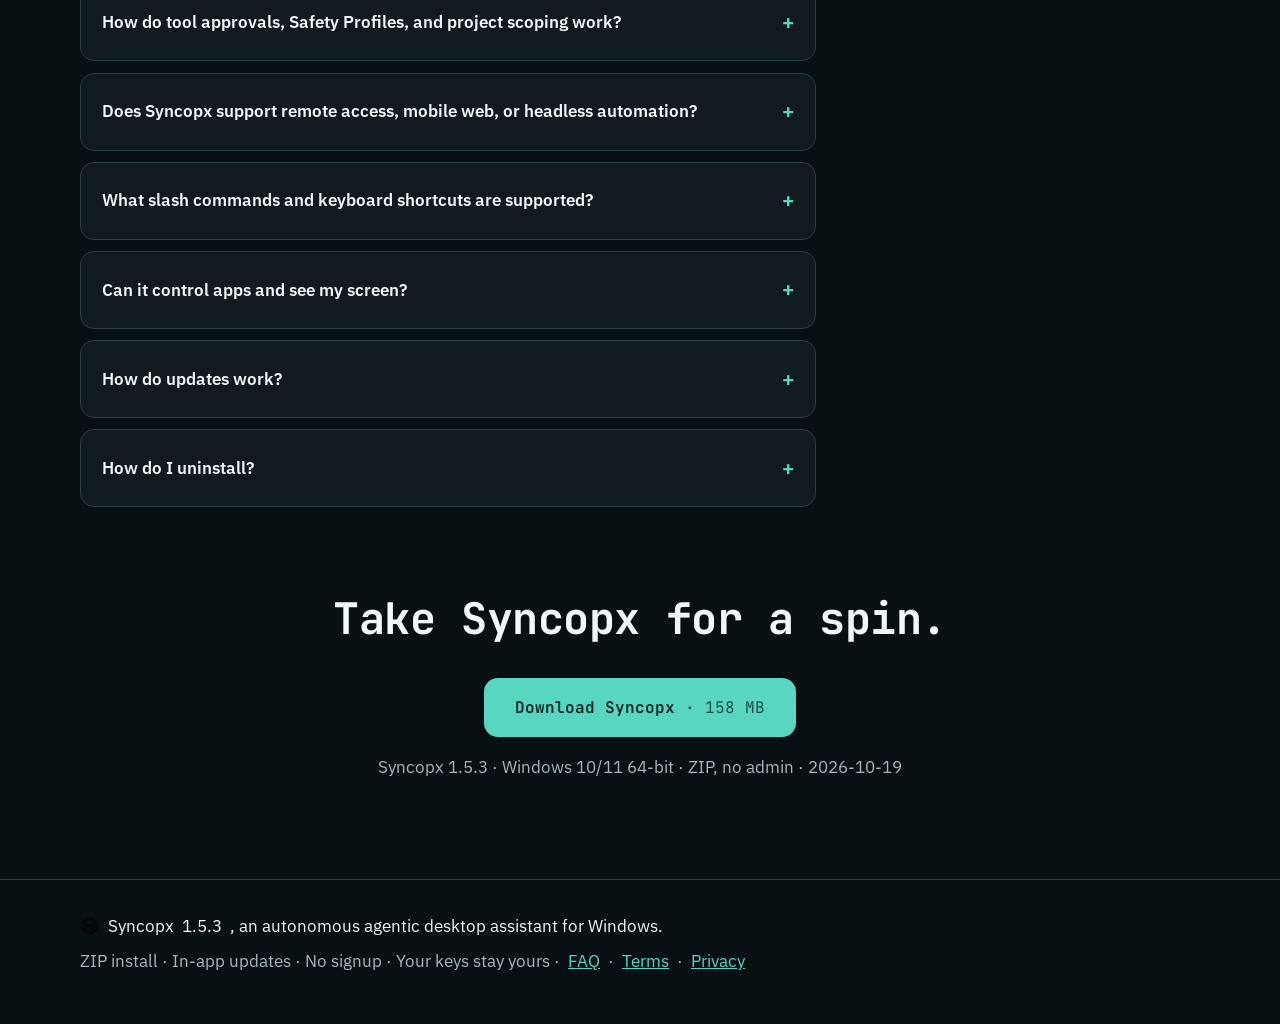
==== commit 70f2a7fe: "Release Syncopx v1.5.3: MCP client, parallel subagents, long-term memory, code indexing, and webhook" ====
--- a/index.html
+++ b/index.html
@@ -66,7 +66,7 @@
     <a class="brand" href="#top" aria-label="Syncopx home">
       <img src="assets/logo.svg" alt="Syncopx logo" width="30" height="30">
       <span>Syncopx</span>
-      <code class="ver" data-ver>1.5.2</code>
+      <code class="ver" data-ver>1.5.3</code>
     </a>
     <button class="nav-toggle" type="button" aria-expanded="false" aria-controls="navlinks" aria-label="Menu">
       <span></span><span></span><span></span>
@@ -82,17 +82,17 @@
 </header>
 <main>
   <section class="hero wrap" aria-labelledby="h1">
-    <p class="eyebrow reveal"><span class="dot" aria-hidden="true"></span><span data-ver-long>Syncopx 1.5.2 · Windows 10/11 64-bit · ZIP, no admin</span></p>
+    <p class="eyebrow reveal"><span class="dot" aria-hidden="true"></span><span data-ver-long>Syncopx 1.5.3 · Windows 10/11 64-bit · ZIP, no admin</span></p>
     <h1 id="h1" class="reveal">Your PC,<br>on your words.</h1>
     <p class="lede reveal">An autonomous agentic desktop assistant that speaks, listens, sees your screen, and gets things done: multi-step subagents, programs, files, terminal, remote automation API, and custom tools. Borderless agent studio window with docked sidebar. No signup, you bring your own AI key or run 100% offline with Ollama.</p>
     <div class="cta-row reveal" id="download">
-      <a class="btn btn-primary btn-lg" id="dl-btn" href="https://github.com/Guhanavish/syncopx-site/releases/download/v1.5.2/Syncopx-1.5.2-windows.zip" download>
+      <a class="btn btn-primary btn-lg" id="dl-btn" href="https://github.com/Guhanavish/syncopx-site/releases/download/v1.5.3/Syncopx-1.5.3-windows.zip" download>
         <svg width="18" height="18" viewBox="0 0 24 24" fill="none" stroke="currentColor" stroke-width="2" stroke-linecap="round" stroke-linejoin="round" aria-hidden="true"><path d="M12 3v12"/><path d="m7 10 5 5 5-5"/><path d="M4 21h16"/></svg>
         <span>Download ZIP <span class="dl-meta" data-size>· 165 MB</span></span>
       </a>
       <a class="btn btn-ghost btn-lg" href="#install">How installing works</a>
     </div>
-    <p class="dl-sub reveal">No signup · No bundled API keys · In-app updates · <button class="hash" id="hash-btn" type="button" title="Copy full SHA-256">SHA-256 <code data-sha-short>9f49b562…</code></button> <span class="hash-ok" id="hash-ok" role="status" hidden>copied</span></p>
+    <p class="dl-sub reveal">No signup · No bundled API keys · In-app updates · <button class="hash" id="hash-btn" type="button" title="Copy full SHA-256">SHA-256 <code data-sha-short>49a707c2…</code></button> <span class="hash-ok" id="hash-ok" role="status" hidden>copied</span></p>
 
     <div class="hero-stage reveal">
       <div class="hero-badge" aria-hidden="true"><img src="assets/logo.svg" alt="" width="120" height="120" loading="eager" decoding="async"></div>
@@ -298,14 +298,14 @@
 
   <section class="wrap section final reveal" aria-labelledby="h-final">
     <h2 id="h-final">Take Syncopx for a spin.</h2>
-    <a class="btn btn-primary btn-lg" id="dl-btn-2" href="https://github.com/Guhanavish/syncopx-site/releases/download/v1.5.2/Syncopx-1.5.2-windows.zip" download>Download Syncopx <span class="dl-meta" data-size>· 165 MB</span></a>
-    <p class="muted"><span data-ver-long>Syncopx 1.5.2</span> · <span data-date>2026-10-16</span></p>
+    <a class="btn btn-primary btn-lg" id="dl-btn-2" href="https://github.com/Guhanavish/syncopx-site/releases/download/v1.5.3/Syncopx-1.5.3-windows.zip" download>Download Syncopx <span class="dl-meta" data-size>· 165 MB</span></a>
+    <p class="muted"><span data-ver-long>Syncopx 1.5.3</span> · <span data-date>2026-10-19</span></p>
   </section>
 </main>
 
 <footer>
   <div class="wrap foot-in">
-    <p><img src="assets/logo.svg" alt="Syncopx logo" width="20" height="20" loading="lazy" decoding="async"> Syncopx <span data-ver>v1.5.2</span>, an autonomous agentic desktop assistant for Windows.</p>
+    <p><img src="assets/logo.svg" alt="Syncopx logo" width="20" height="20" loading="lazy" decoding="async"> Syncopx <span data-ver>v1.5.3</span>, an autonomous agentic desktop assistant for Windows.</p>
     <p class="muted">ZIP install · In-app updates · No signup · Your keys stay yours · <a href="#faq">FAQ</a> · <a href="terms.html">Terms</a> · <a href="privacy.html">Privacy</a></p>
   </div>
 </footer>
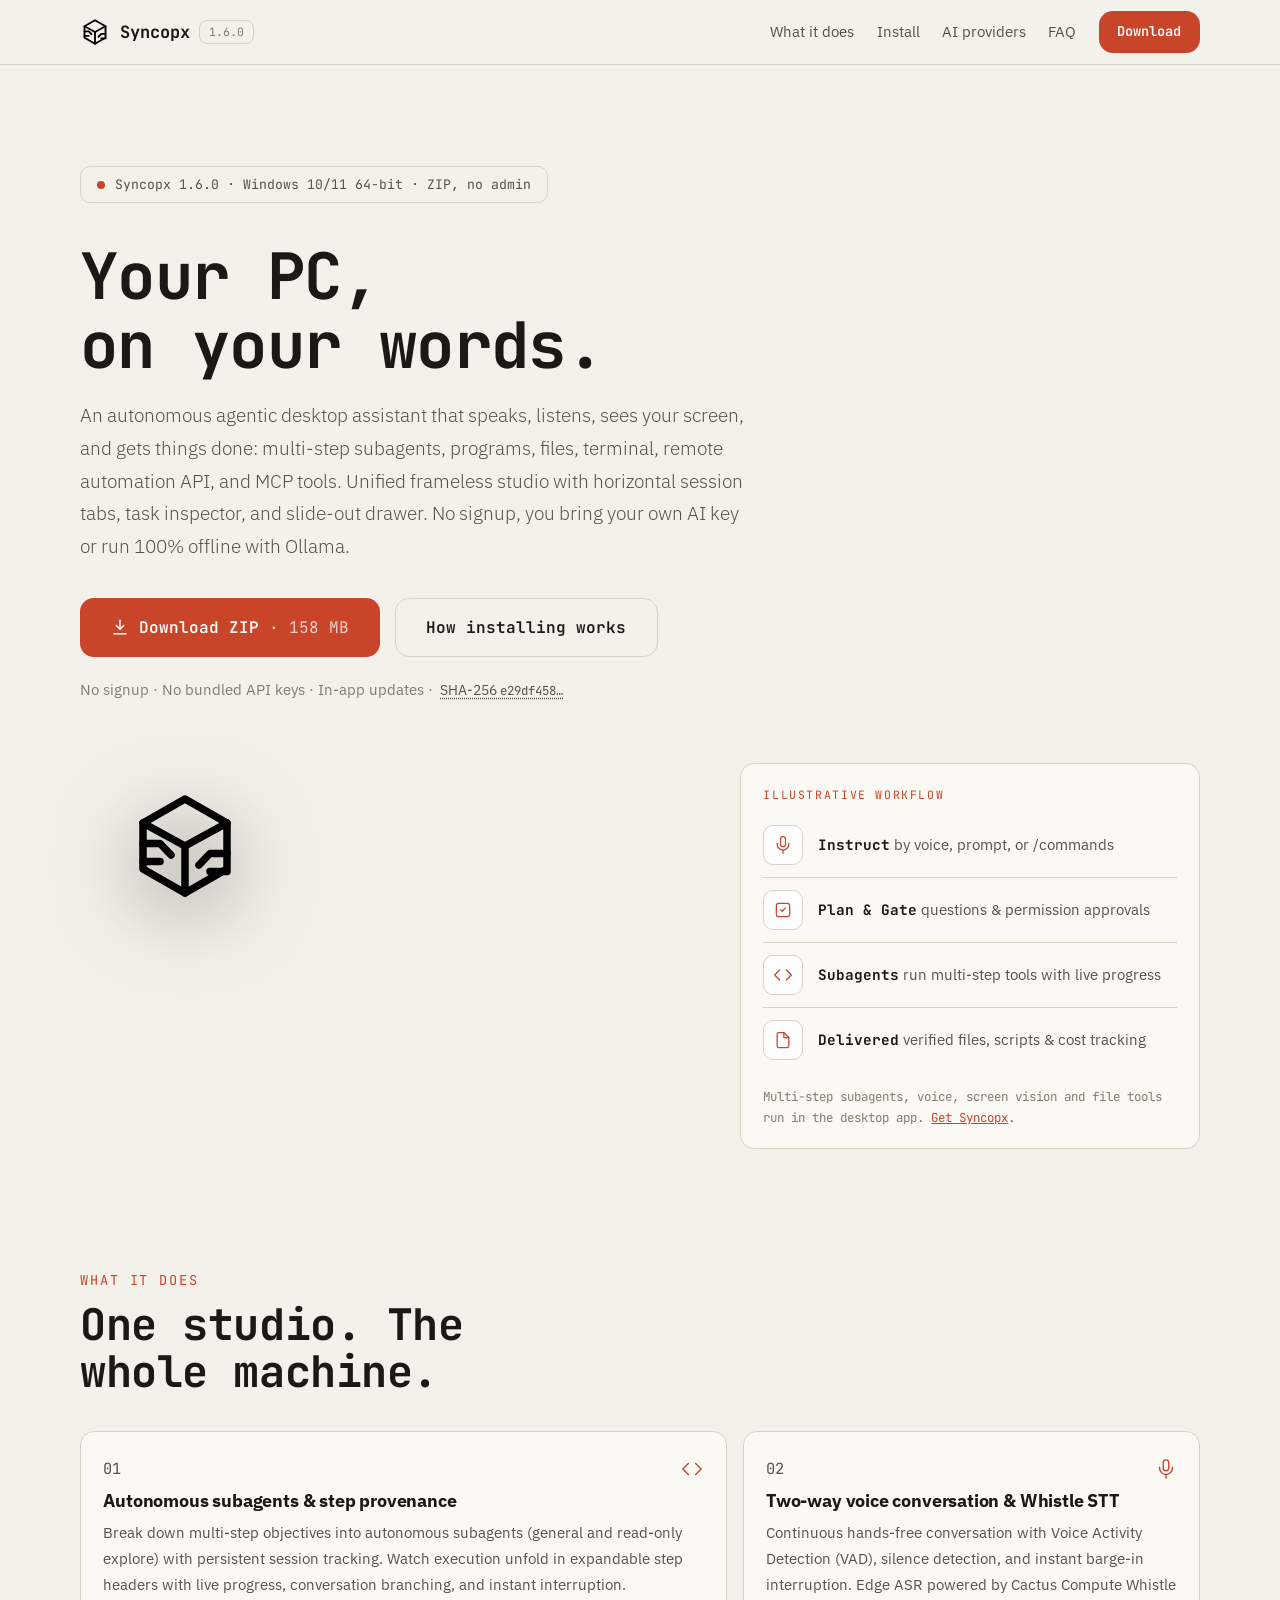
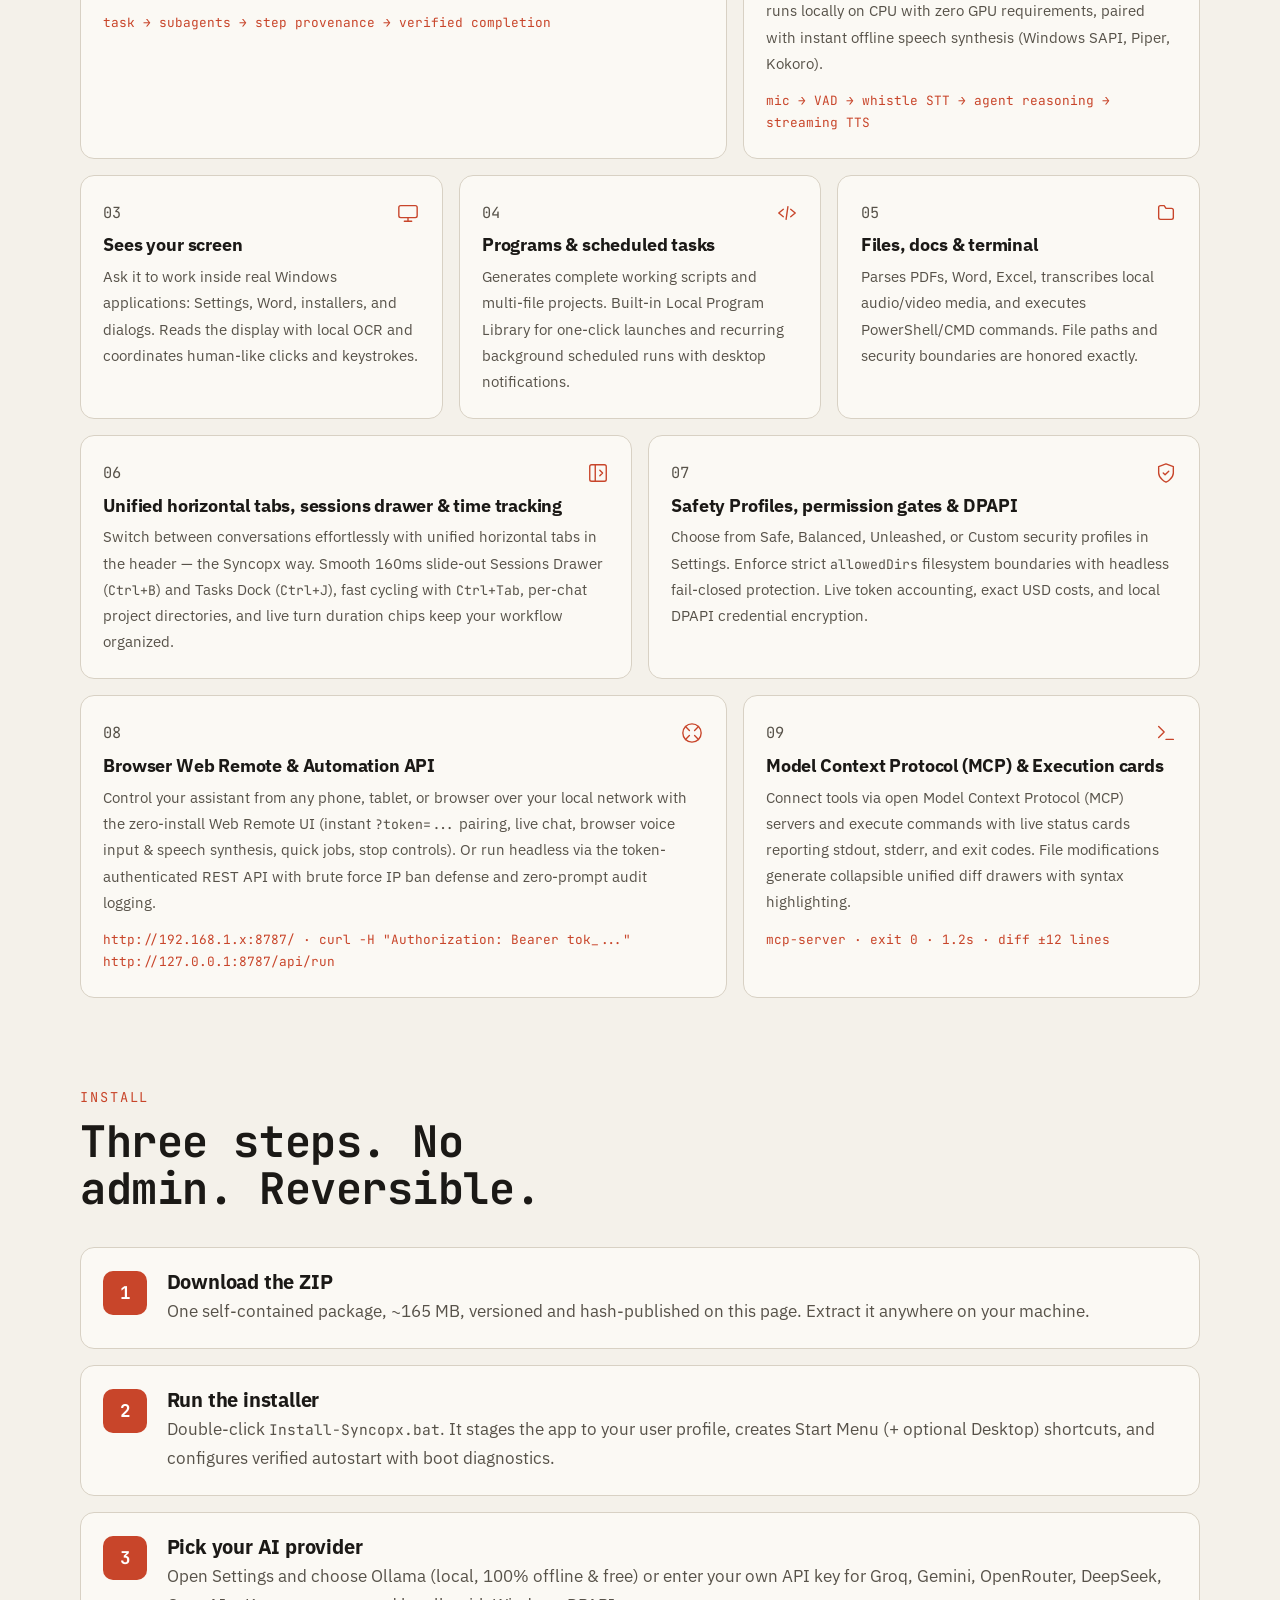
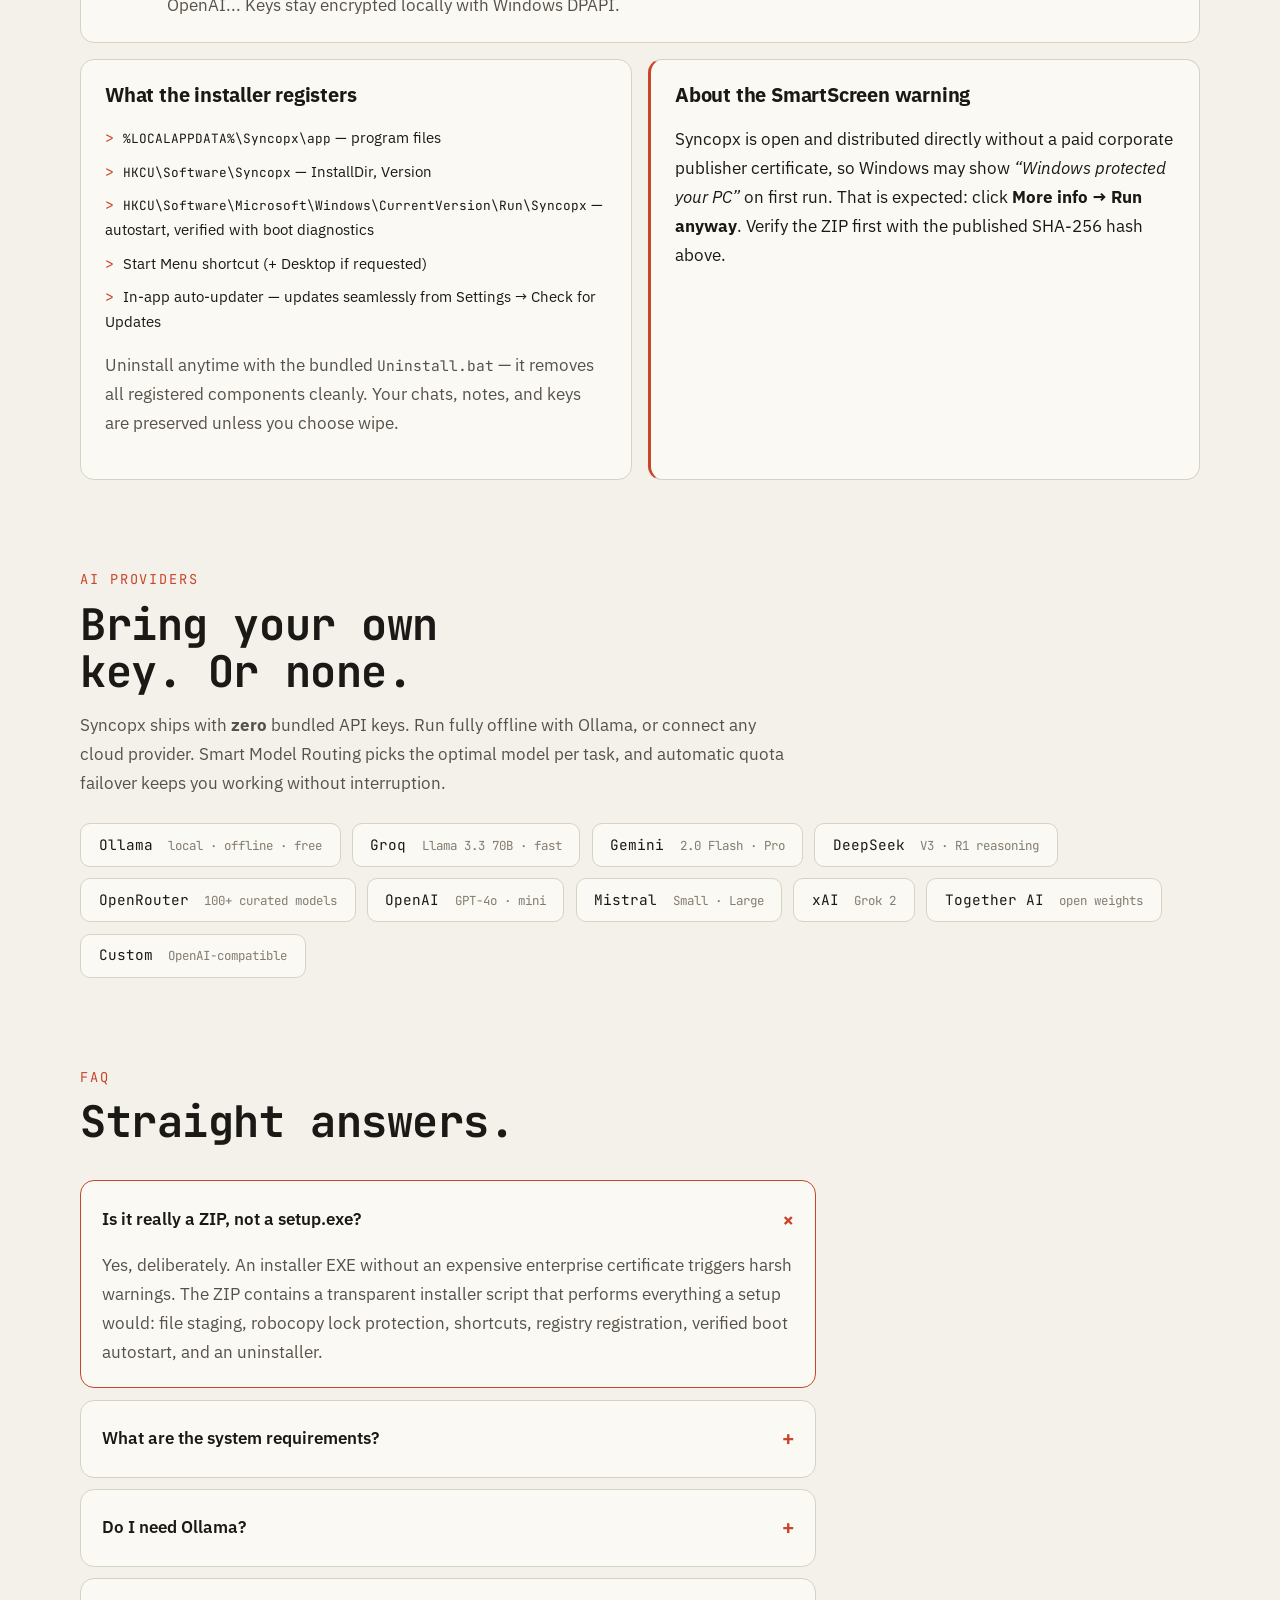
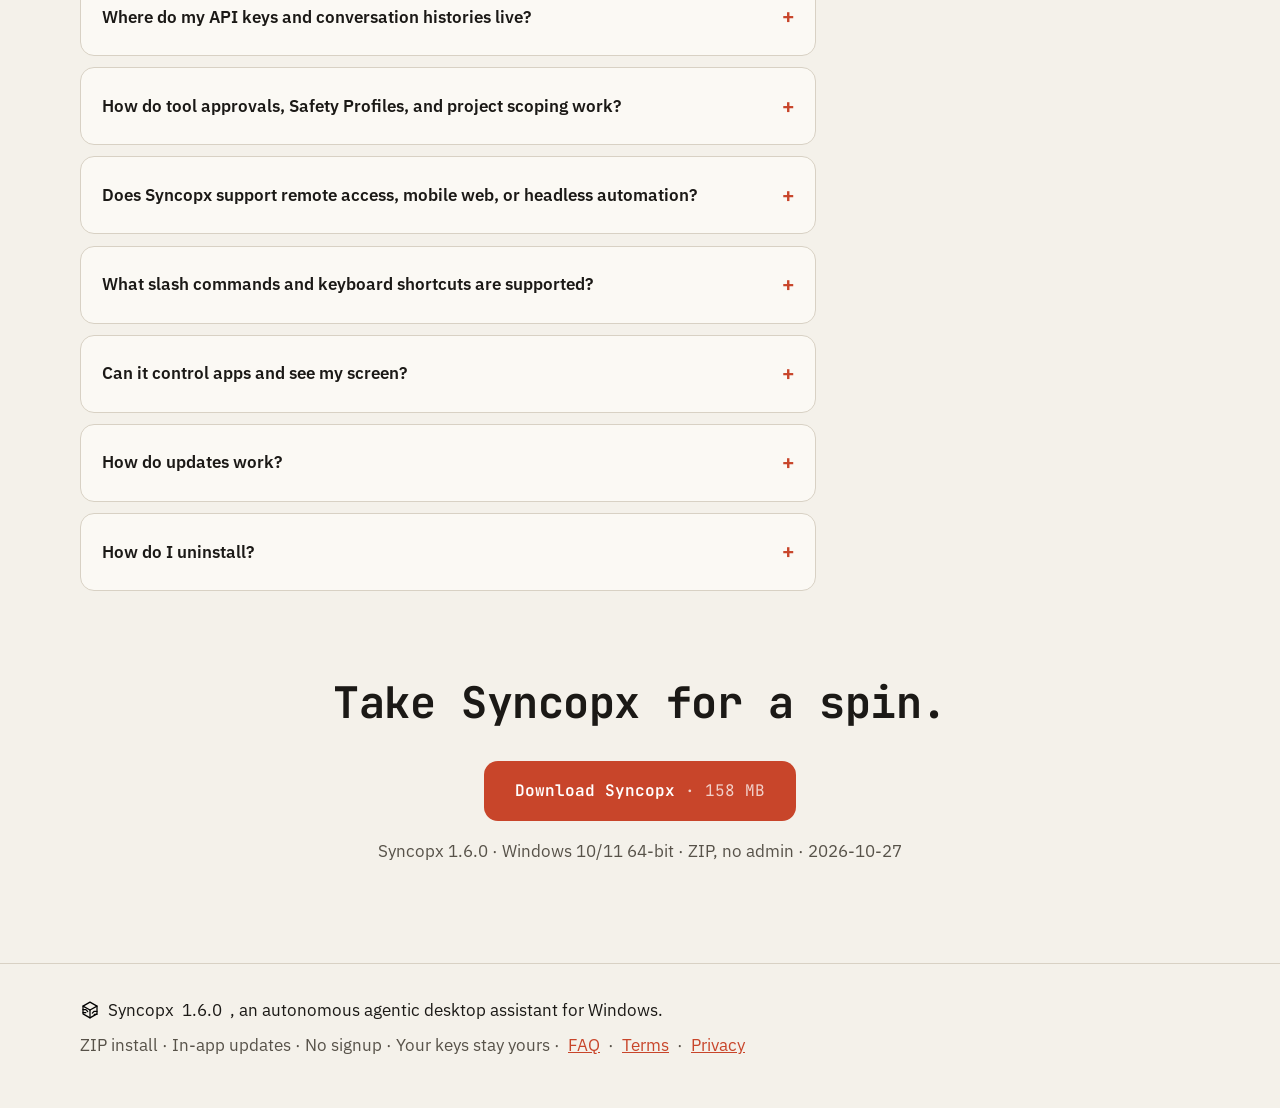
==== commit a17e495d: "feat(web): update v1.6.0 release data, canonical logo favicons, Paper theme, and feature details" ====
--- a/index.html
+++ b/index.html
@@ -48,7 +48,7 @@
 {"@type":"Question","name":"Do I need Ollama?","acceptedAnswer":{"@type":"Answer","text":"No. Ollama is optional for fully offline, private local models. You can also connect cloud providers like Groq, Gemini, OpenRouter, OpenAI, DeepSeek, and Mistral."}},
 {"@type":"Question","name":"Where do my API keys and data live?","acceptedAnswer":{"@type":"Answer","text":"Encrypted with Windows DPAPI in the user profile (%USERPROFILE%\\.agentic_assistant). Chats, notes, and programs remain local on your disk and never leave your machine."}},
 {"@type":"Question","name":"How do tool approvals and safety gates work?","acceptedAnswer":{"@type":"Answer","text":"Potentially destructive tools require explicit user approval with options to Allow once, Always allow, or Reject with feedback. Output secret scanning redacts keys automatically."}},
-{"@type":"Question","name":"What slash commands and shortcuts are available?","acceptedAnswer":{"@type":"Answer","text":"Inline slash commands include /model, /provider, /clear, /new, /shortcuts, /tokens, /cost, and /help. Keyboard shortcuts include Ctrl+K (focus), Ctrl+Enter (send), Ctrl+L (new session), Ctrl+J (toggle tasks), and Esc (stop)."}},
+{"@type":"Question","name":"What slash commands and shortcuts are available?","acceptedAnswer":{"@type":"Answer","text":"Inline slash commands include /model, /provider, /clear, /new, /shortcuts, /tokens, /cost, and /help. Keyboard shortcuts include Ctrl+K (focus), Enter (send), Ctrl+L (new session), Ctrl+Tab (cycle chats), Ctrl+B (sessions drawer), Ctrl+J (toggle tasks), F11 (focus mode), and Esc (stop)."}},
 {"@type":"Question","name":"Can it control apps and see my screen?","acceptedAnswer":{"@type":"Answer","text":"Yes. Syncopx uses on-screen OCR and keyboard/mouse coordination to interact with desktop apps like Word, Settings, and installers like a human user."}},
 {"@type":"Question","name":"How do updates work?","acceptedAnswer":{"@type":"Answer","text":"Syncopx includes built-in in-app auto-updating: open Settings and click Check for Updates to detect, verify SHA-256, and apply releases on restart. You can also download new ZIPs manually anytime."}},
 {"@type":"Question","name":"How do I uninstall?","acceptedAnswer":{"@type":"Answer","text":"Run Uninstall.bat in the installation directory. Shortcuts, registry entries, and program files are removed; user data stays unless wipe is selected."}}]}
@@ -66,7 +66,7 @@
     <a class="brand" href="#top" aria-label="Syncopx home">
       <img src="assets/logo.svg" alt="Syncopx logo" width="30" height="30">
       <span>Syncopx</span>
-      <code class="ver" data-ver>1.5.3</code>
+      <code class="ver" data-ver>1.6.0</code>
     </a>
     <button class="nav-toggle" type="button" aria-expanded="false" aria-controls="navlinks" aria-label="Menu">
       <span></span><span></span><span></span>
@@ -82,17 +82,17 @@
 </header>
 <main>
   <section class="hero wrap" aria-labelledby="h1">
-    <p class="eyebrow reveal"><span class="dot" aria-hidden="true"></span><span data-ver-long>Syncopx 1.5.3 · Windows 10/11 64-bit · ZIP, no admin</span></p>
+    <p class="eyebrow reveal"><span class="dot" aria-hidden="true"></span><span data-ver-long>Syncopx 1.6.0 · Windows 10/11 64-bit · ZIP, no admin</span></p>
     <h1 id="h1" class="reveal">Your PC,<br>on your words.</h1>
-    <p class="lede reveal">An autonomous agentic desktop assistant that speaks, listens, sees your screen, and gets things done: multi-step subagents, programs, files, terminal, remote automation API, and custom tools. Borderless agent studio window with docked sidebar. No signup, you bring your own AI key or run 100% offline with Ollama.</p>
+    <p class="lede reveal">An autonomous agentic desktop assistant that speaks, listens, sees your screen, and gets things done: multi-step subagents, programs, files, terminal, remote automation API, and MCP tools. Unified frameless studio with horizontal session tabs, task inspector, and slide-out drawer. No signup, you bring your own AI key or run 100% offline with Ollama.</p>
     <div class="cta-row reveal" id="download">
-      <a class="btn btn-primary btn-lg" id="dl-btn" href="https://github.com/Guhanavish/syncopx-site/releases/download/v1.5.3/Syncopx-1.5.3-windows.zip" download>
+      <a class="btn btn-primary btn-lg" id="dl-btn" href="https://github.com/Guhanavish/syncopx-site/releases/download/v1.6.0/Syncopx-1.6.0-windows.zip" download>
         <svg width="18" height="18" viewBox="0 0 24 24" fill="none" stroke="currentColor" stroke-width="2" stroke-linecap="round" stroke-linejoin="round" aria-hidden="true"><path d="M12 3v12"/><path d="m7 10 5 5 5-5"/><path d="M4 21h16"/></svg>
         <span>Download ZIP <span class="dl-meta" data-size>· 165 MB</span></span>
       </a>
       <a class="btn btn-ghost btn-lg" href="#install">How installing works</a>
     </div>
-    <p class="dl-sub reveal">No signup · No bundled API keys · In-app updates · <button class="hash" id="hash-btn" type="button" title="Copy full SHA-256">SHA-256 <code data-sha-short>49a707c2…</code></button> <span class="hash-ok" id="hash-ok" role="status" hidden>copied</span></p>
+    <p class="dl-sub reveal">No signup · No bundled API keys · In-app updates · <button class="hash" id="hash-btn" type="button" title="Copy full SHA-256">SHA-256 <code data-sha-short>e29df458…</code></button> <span class="hash-ok" id="hash-ok" role="status" hidden>copied</span></p>
 
     <div class="hero-stage reveal">
       <div class="hero-badge" aria-hidden="true"><img src="assets/logo.svg" alt="" width="120" height="120" loading="eager" decoding="async"></div>
@@ -172,8 +172,8 @@
           <p class="cell-n">06</p>
           <span class="cell-ico" aria-hidden="true"><svg width="22" height="22" viewBox="0 0 24 24" fill="none" stroke="currentColor" stroke-width="1.5" stroke-linecap="round" stroke-linejoin="round"><rect x="3" y="3" width="18" height="18" rx="2"/><path d="M9 3v18"/><path d="m14 9 3 3-3 3"/></svg></span>
         </div>
-        <h3>Docked chat switcher, shortcuts &amp; time tracking</h3>
-        <p>Switch between conversations instantly via the docked left sidebar or header dropdown. Fast cycling with <code>Ctrl+Tab</code>, toggle the sidebar with <code>Ctrl+B</code>, and scope tasks to per-chat project directories. Live turn duration chips and daily time tracking across chats keep you informed.</p>
+        <h3>Unified horizontal tabs, sessions drawer &amp; time tracking</h3>
+        <p>Switch between conversations effortlessly with unified horizontal tabs in the header &mdash; the Syncopx way. Smooth 160ms slide-out Sessions Drawer (<code>Ctrl+B</code>) and Tasks Dock (<code>Ctrl+J</code>), fast cycling with <code>Ctrl+Tab</code>, per-chat project directories, and live turn duration chips keep your workflow organized.</p>
       </article>
       <article class="cell half reveal">
         <div class="cell-head">
@@ -197,9 +197,9 @@
           <p class="cell-n">09</p>
           <span class="cell-ico" aria-hidden="true"><svg width="22" height="22" viewBox="0 0 24 24" fill="none" stroke="currentColor" stroke-width="1.5" stroke-linecap="round" stroke-linejoin="round"><polyline points="4 17 10 11 4 5"/><line x1="12" y1="19" x2="20" y2="19"/></svg></span>
         </div>
-        <h3>Execution cards &amp; diff drawers</h3>
-        <p>Terminal commands report stdout, stderr, duration, and exit codes in dedicated inline cards. File modifications generate collapsible unified diff drawers with exact syntax highlighting.</p>
-        <p class="mono">exit 0 · 1.2s · diff ±12 lines across 2 files</p>
+        <h3>Model Context Protocol (MCP) &amp; Execution cards</h3>
+        <p>Connect tools via open Model Context Protocol (MCP) servers and execute commands with live status cards reporting stdout, stderr, and exit codes. File modifications generate collapsible unified diff drawers with syntax highlighting.</p>
+        <p class="mono">mcp-server · exit 0 · 1.2s · diff ±12 lines</p>
       </article>
     </div>
   </section>
@@ -208,7 +208,7 @@
     <p class="kicker reveal">Install</p>
     <h2 id="h-install" class="reveal">Three steps. No admin. Reversible.</h2>
     <ol class="steps">
-      <li class="reveal"><span class="step-n" aria-hidden="true">1</span><div><h3>Download the ZIP</h3><p>One self-contained package, ~163&nbsp;MB, versioned and hash-published on this page. Extract it anywhere on your machine.</p></div></li>
+      <li class="reveal"><span class="step-n" aria-hidden="true">1</span><div><h3>Download the ZIP</h3><p>One self-contained package, ~165&nbsp;MB, versioned and hash-published on this page. Extract it anywhere on your machine.</p></div></li>
       <li class="reveal"><span class="step-n" aria-hidden="true">2</span><div><h3>Run the installer</h3><p>Double-click <code>Install-Syncopx.bat</code>. It stages the app to your user profile, creates Start Menu (+ optional Desktop) shortcuts, and configures verified autostart with boot diagnostics.</p></div></li>
       <li class="reveal"><span class="step-n" aria-hidden="true">3</span><div><h3>Pick your AI provider</h3><p>Open Settings and choose Ollama (local, 100% offline &amp; free) or enter your own API key for Groq, Gemini, OpenRouter, DeepSeek, OpenAI... Keys stay encrypted locally with Windows DPAPI.</p></div></li>
     </ol>
@@ -218,7 +218,7 @@
         <ul class="reg">
           <li><code>%LOCALAPPDATA%\Syncopx\app</code> — program files</li>
           <li><code>HKCU\Software\Syncopx</code> — InstallDir, Version</li>
-          <li><code>HKCU\…\Run\Syncopx</code> — autostart, verified with boot diagnostics</li>
+          <li><code>HKCU\Software\Microsoft\Windows\CurrentVersion\Run\Syncopx</code> — autostart, verified with boot diagnostics</li>
           <li>Start Menu shortcut (+ Desktop if requested)</li>
           <li>In-app auto-updater — updates seamlessly from Settings &rarr; Check for Updates</li>
         </ul>
@@ -279,7 +279,7 @@
       </details>
       <details>
         <summary>What slash commands and keyboard shortcuts are supported?</summary>
-        <p>Syncopx features keyboard-first navigation: press <code>Ctrl+K</code> to focus input, <code>Ctrl+Enter</code> to send, <code>Ctrl+L</code> for a fresh session, <code>Ctrl+Tab</code> / <code>Ctrl+Shift+Tab</code> to cycle conversations, <code>Ctrl+B</code> to toggle the chat sidebar, <code>Ctrl+J</code> to toggle the tasks panel, and <code>Esc</code> to stop generation. Inline slash commands include <code>/model</code>, <code>/provider</code>, <code>/update</code>, <code>/tokens</code>, <code>/cost</code>, <code>/clear</code>, <code>/new</code>, and <code>/help</code>.</p>
+        <p>Syncopx features keyboard-first navigation: press <code>Ctrl+K</code> to focus input, <code>Enter</code> to send (or <code>Ctrl+Enter</code> in multi-line), <code>Ctrl+L</code> for a fresh session, <code>Ctrl+Tab</code> / <code>Ctrl+Shift+Tab</code> to cycle conversations, <code>Ctrl+B</code> to toggle the sessions drawer, <code>Ctrl+J</code> to toggle the tasks dock, <code>Ctrl+Shift+P</code> for command palette, <code>F11</code> for borderless focus mode, and <code>Esc</code> to stop generation. Inline slash commands include <code>/model</code>, <code>/provider</code>, <code>/update</code>, <code>/tokens</code>, <code>/cost</code>, <code>/clear</code>, <code>/new</code>, and <code>/help</code>.</p>
       </details>
       <details>
         <summary>Can it control apps and see my screen?</summary>
@@ -298,14 +298,14 @@
 
   <section class="wrap section final reveal" aria-labelledby="h-final">
     <h2 id="h-final">Take Syncopx for a spin.</h2>
-    <a class="btn btn-primary btn-lg" id="dl-btn-2" href="https://github.com/Guhanavish/syncopx-site/releases/download/v1.5.3/Syncopx-1.5.3-windows.zip" download>Download Syncopx <span class="dl-meta" data-size>· 165 MB</span></a>
-    <p class="muted"><span data-ver-long>Syncopx 1.5.3</span> · <span data-date>2026-10-19</span></p>
+    <a class="btn btn-primary btn-lg" id="dl-btn-2" href="https://github.com/Guhanavish/syncopx-site/releases/download/v1.6.0/Syncopx-1.6.0-windows.zip" download>Download Syncopx <span class="dl-meta" data-size>· 165 MB</span></a>
+    <p class="muted"><span data-ver-long>Syncopx 1.6.0</span> · <span data-date>2026-10-27</span></p>
   </section>
 </main>
 
 <footer>
   <div class="wrap foot-in">
-    <p><img src="assets/logo.svg" alt="Syncopx logo" width="20" height="20" loading="lazy" decoding="async"> Syncopx <span data-ver>v1.5.3</span>, an autonomous agentic desktop assistant for Windows.</p>
+    <p><img src="assets/logo.svg" alt="Syncopx logo" width="20" height="20" loading="lazy" decoding="async"> Syncopx <span data-ver>1.6.0</span>, an autonomous agentic desktop assistant for Windows.</p>
     <p class="muted">ZIP install · In-app updates · No signup · Your keys stay yours · <a href="#faq">FAQ</a> · <a href="terms.html">Terms</a> · <a href="privacy.html">Privacy</a></p>
   </div>
 </footer>
--- a/styles.css
+++ b/styles.css
@@ -19,6 +19,20 @@
   --ease-out: cubic-bezier(.22, 1, .36, 1);
   --nav-h: 64px;
 }
+@media (prefers-color-scheme: light) {
+  :root {
+    --bg: #F4F1EA;
+    --panel: #FBF9F4;
+    --panel-2: #FFFFFF;
+    --border: #D8D1C4;
+    --text: #1B1916;
+    --muted: #575249;
+    --dim: #847C70;
+    --accent: #C8452A;
+    --accent-ink: #FFFFFF;
+    --accent-hover: #A93620;
+  }
+}
 *, *::before, *::after { box-sizing: border-box; }
 html { scroll-behavior: smooth; }
 body {
@@ -54,7 +68,7 @@
 }
 .nav-in { display: flex; align-items: center; gap: 1rem; min-height: var(--nav-h); }
 .brand { display: flex; align-items: center; gap: 0.6rem; color: var(--text); text-decoration: none; font-family: var(--mono); font-weight: 700; }
-.brand img { border-radius: 50%; display: block; }
+.brand img { display: block; }
 .ver { font-size: 0.72rem; color: var(--dim); border: 1px solid var(--border); border-radius: 8px; padding: 0.1rem 0.55rem; font-weight: 400; }
 .links { display: flex; gap: 1.4rem; margin-left: auto; }
 .links a { color: var(--muted); text-decoration: none; font-size: 0.95rem; }
@@ -103,7 +117,7 @@
   animation: drift 7s ease-in-out infinite alternate;
   filter: drop-shadow(0 18px 40px rgba(0, 0, 0, 0.55));
 }
-.hero-badge img, .orb img { width: 120px; height: 120px; border-radius: 50%; display: block; }
+.hero-badge img, .orb img { width: 120px; height: 120px; display: block; }
 @keyframes drift { from { transform: translateY(-8px); } to { transform: translateY(10px); } }
 .flow {
   margin-left: auto; width: min(460px, 88%);
@@ -186,7 +200,7 @@
 footer { border-top: 1px solid var(--border); padding: 2rem 0 3rem; }
 .foot-in { display: flex; flex-wrap: wrap; gap: 0.4rem 2rem; align-items: center; justify-content: space-between; }
 .foot-in p { margin: 0; display: flex; align-items: center; gap: 0.5rem; }
-.foot-in img { border-radius: 50%; }
+.foot-in img { display: block; }
 
 /* legal pages */
 .legal { max-width: 46rem; }
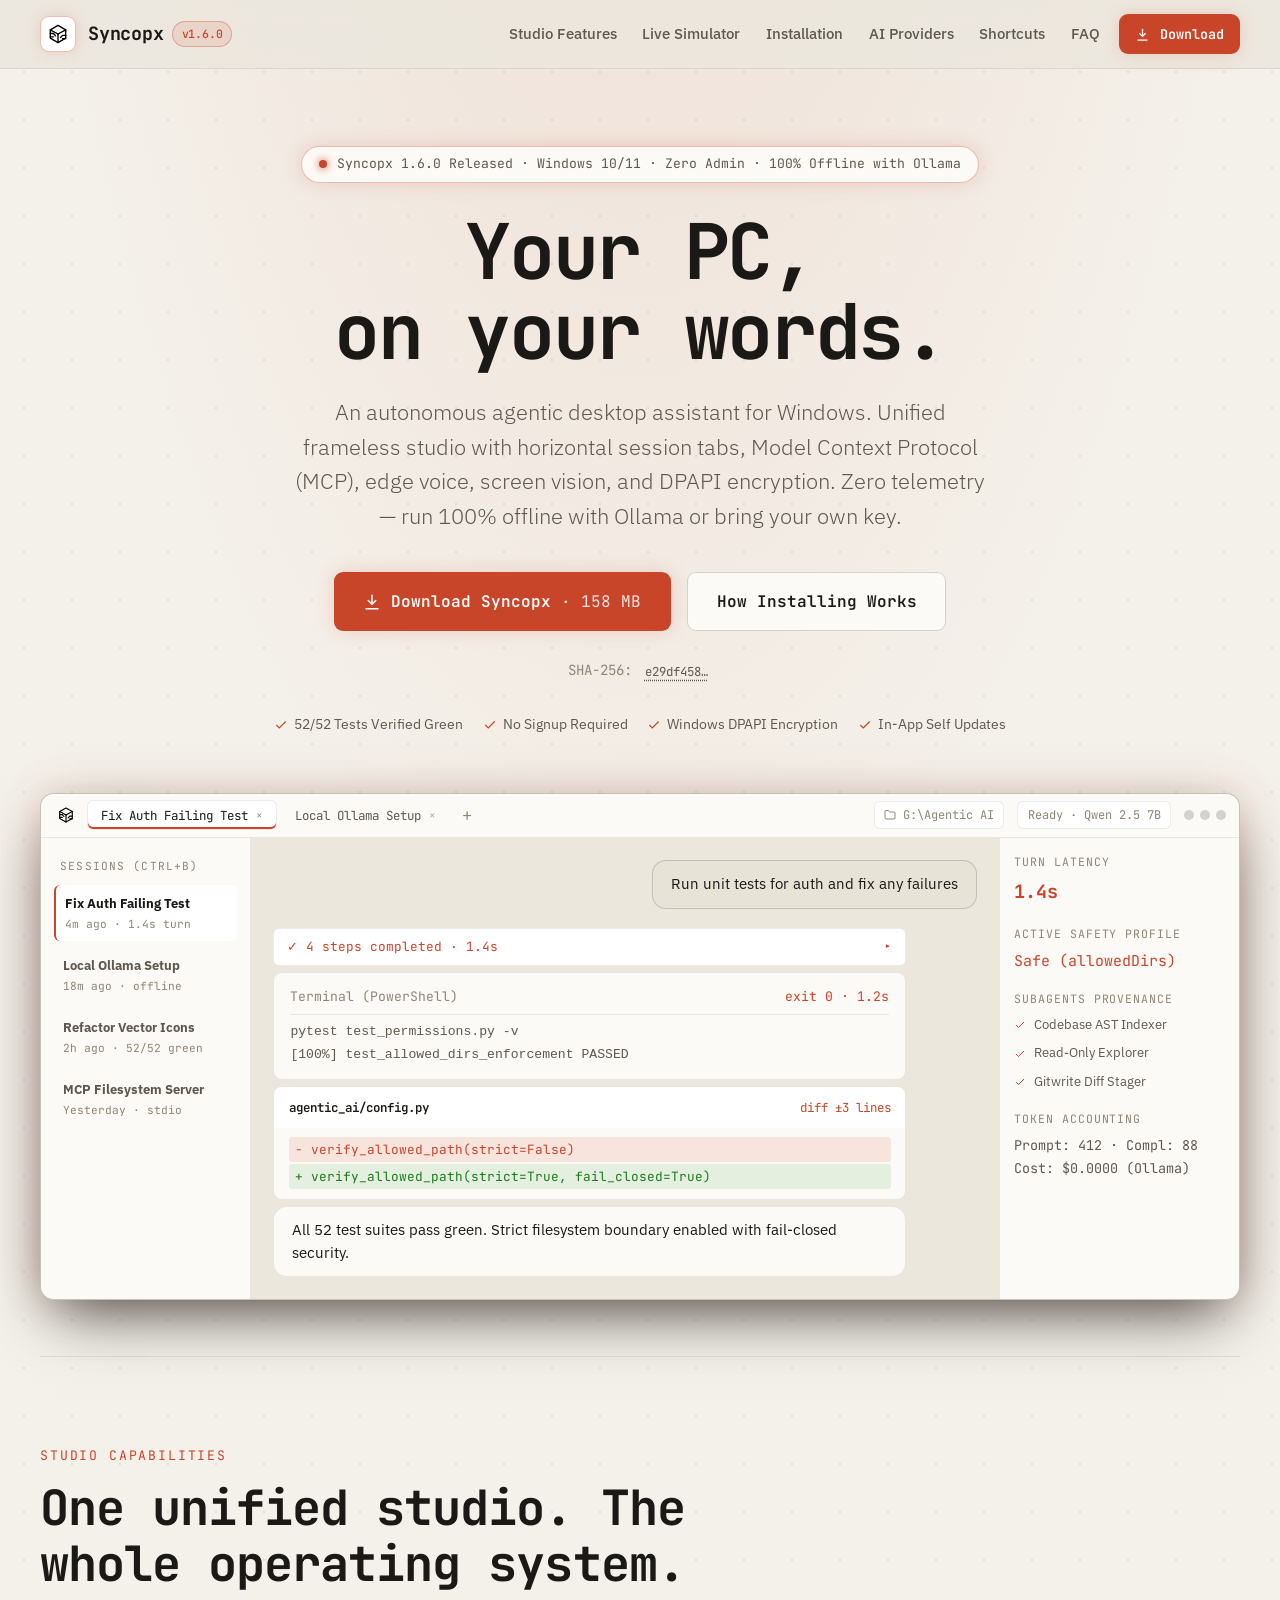
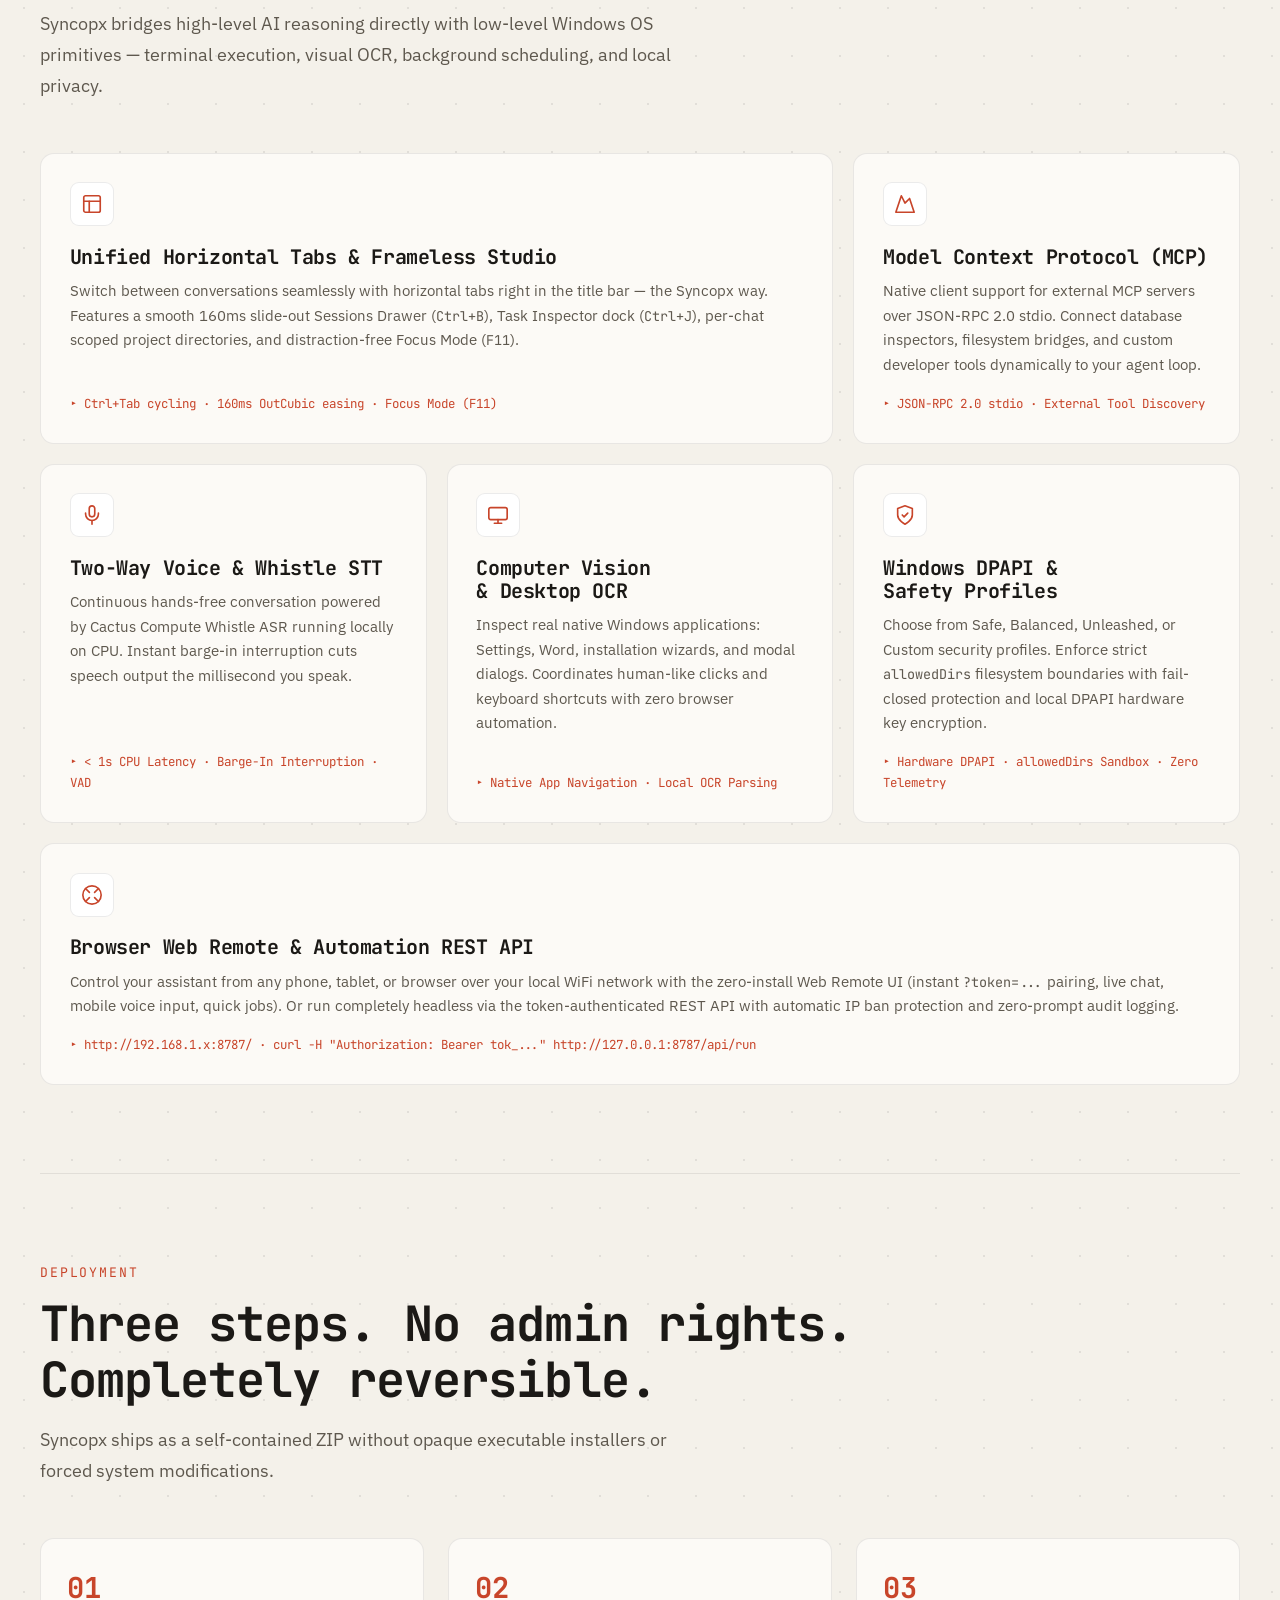
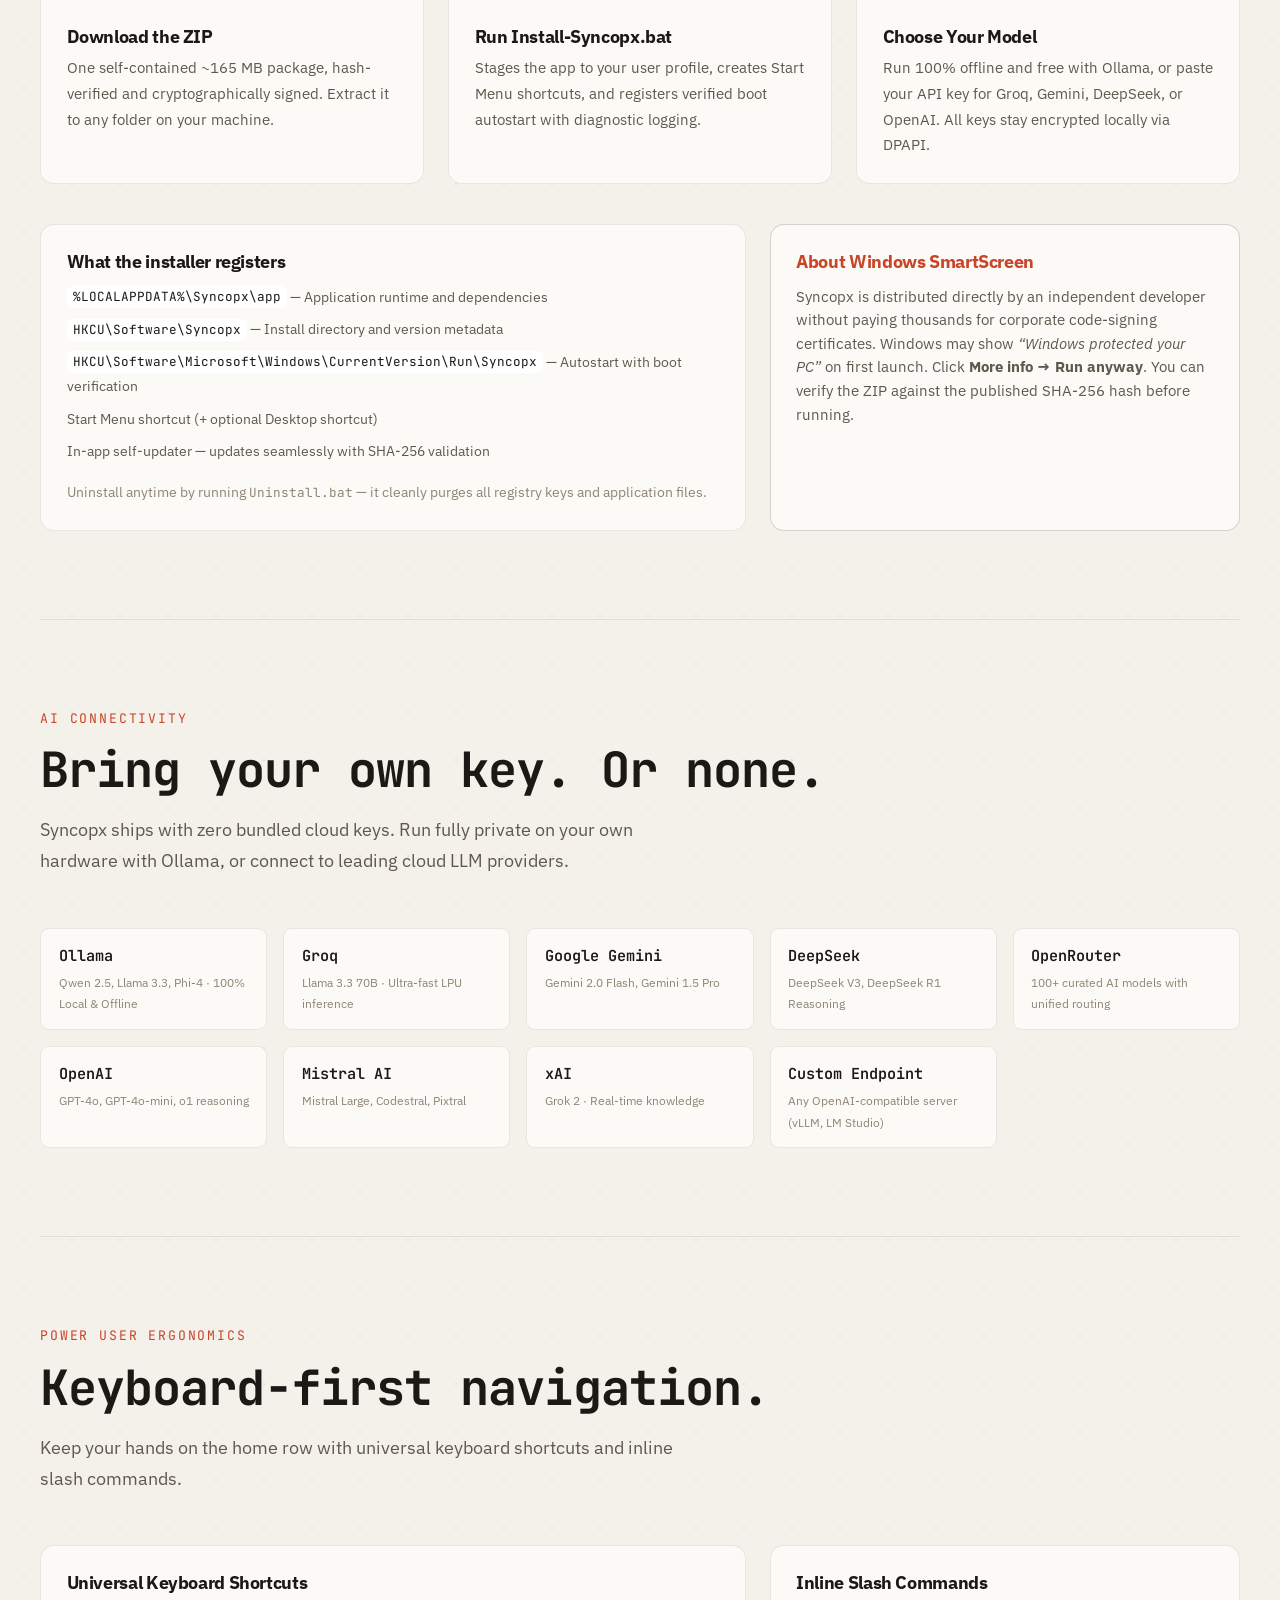
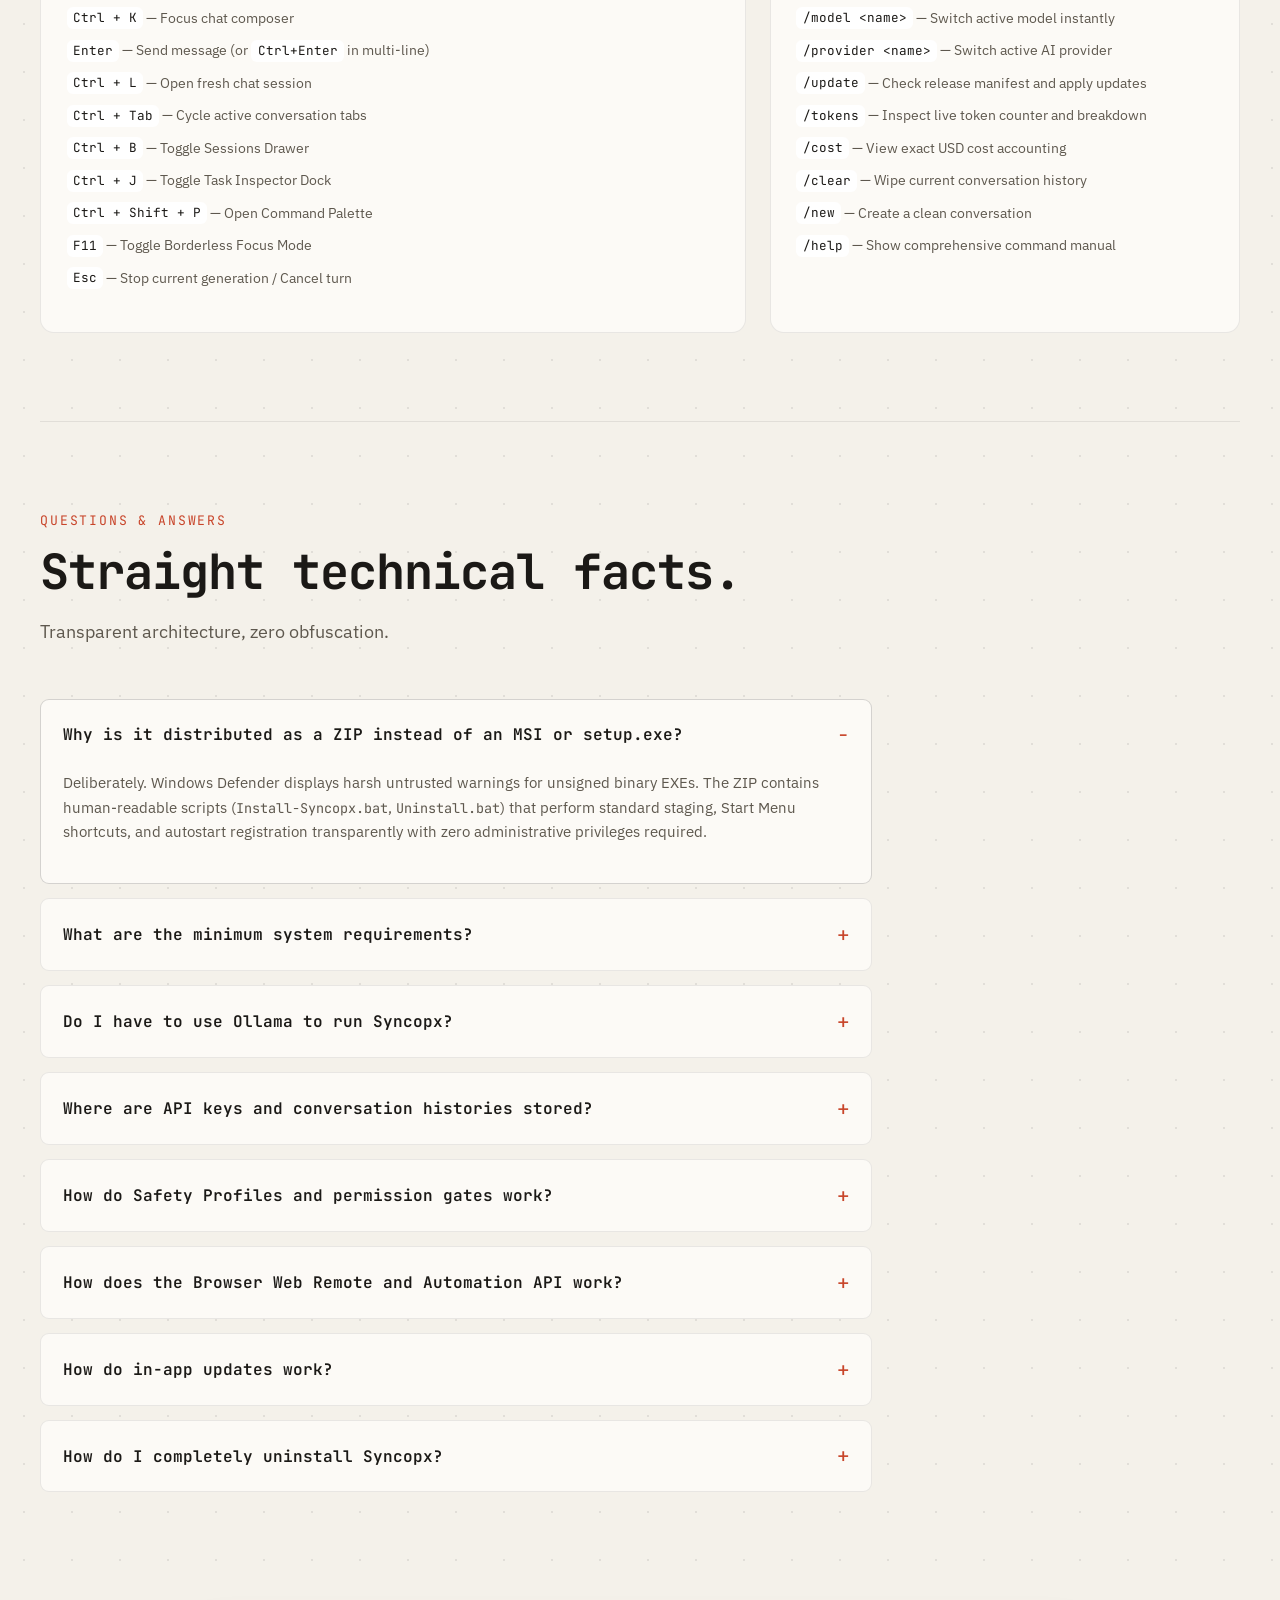
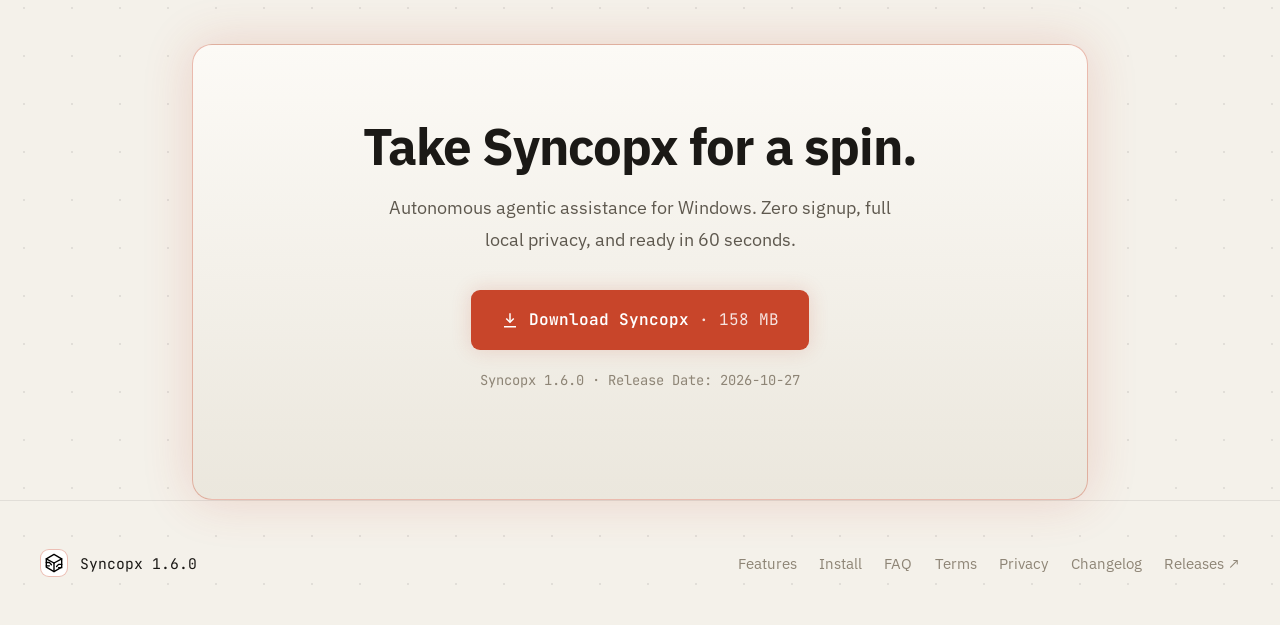
==== commit 5a660ad4: "feat(web): complete website UI rebuild with visible radiant logo and interactive desktop studio simu" ====
--- a/index.html
+++ b/index.html
@@ -1,20 +1,15 @@
 <!DOCTYPE html>
-<!-- Syncopx download site.
-  Design: graphite flat surfaces, one mint signal line, JetBrains Mono for
-  headings/code, IBM Plex Sans for body. No gradients, no glows, no fake
-  conversation or counts - the hero workflow panel is labeled illustrative.
-  Preserved: version.json wiring, release URL + SHA-256, SEO kit, legal links. -->
 <html lang="en">
 <head>
 <meta charset="utf-8">
 <meta name="viewport" content="width=device-width, initial-scale=1">
 <title>Syncopx | Autonomous Agentic Desktop Assistant for Windows</title>
-<meta name="description" content="Autonomous agentic desktop AI assistant for Windows 10/11. Multi-step task subagents, voice conversation, screen vision, code & terminal execution. Zero signup, bring your own key or 100% offline with Ollama.">
+<meta name="description" content="Autonomous agentic desktop AI assistant for Windows 10/11. Multi-step task subagents, screen vision, edge voice, Model Context Protocol (MCP), and local DPAPI encryption. Run 100% offline with Ollama or BYOK.">
 <link rel="canonical" href="https://syncopx.vercel.app/">
 <meta property="og:type" content="website">
 <meta property="og:site_name" content="Syncopx">
 <meta property="og:title" content="Syncopx | Your PC, on your words">
-<meta property="og:description" content="An autonomous desktop AI assistant for Windows. Multi-step task subagents, voice, screen vision, files, programs and terminal. No signup, no bundled keys.">
+<meta property="og:description" content="An autonomous desktop AI assistant for Windows. Multi-step subagents, screen vision, voice STT, terminal execution, and MCP tools. Zero signup, no bundled keys.">
 <meta property="og:url" content="https://syncopx.vercel.app/">
 <meta property="og:image" content="https://syncopx.vercel.app/assets/og-image.png">
 <meta property="og:image:width" content="1200">
@@ -22,36 +17,25 @@
 <meta property="og:image:alt" content="Syncopx autonomous desktop AI assistant for Windows">
 <meta name="twitter:card" content="summary_large_image">
 <meta name="twitter:title" content="Syncopx | Your PC, on your words">
-<meta name="twitter:description" content="An autonomous desktop AI assistant for Windows. Multi-step subagents, screen vision, voice, files and programs.">
+<meta name="twitter:description" content="An autonomous desktop AI assistant for Windows. Multi-step subagents, screen vision, voice, and MCP tools.">
 <meta name="twitter:image" content="https://syncopx.vercel.app/assets/og-image.png">
-<meta name="theme-color" content="#091014">
+<meta name="theme-color" content="#060A0C">
 <link rel="icon" type="image/svg+xml" href="assets/logo.svg">
 <link rel="icon" type="image/png" sizes="32x32" href="assets/favicon-32.png">
 <link rel="icon" type="image/png" sizes="16x16" href="assets/favicon-16.png">
 <link rel="apple-touch-icon" href="assets/favicon-180.png">
 <link rel="manifest" href="manifest.webmanifest">
 <script type="application/ld+json">
-{"@context":"https://schema.org","@type":"WebSite",
-"name":"Syncopx","url":"https://syncopx.vercel.app/"}
-</script>
-<script type="application/ld+json">
-{"@context":"https://schema.org","@type":"SoftwareApplication",
-"name":"Syncopx","applicationCategory":"UtilitiesApplication",
-"operatingSystem":"Windows 10/11 64-bit","offers":{"@type":"Offer","price":"0"},
-"url":"https://syncopx.vercel.app/",
-"description":"Autonomous agentic desktop AI assistant for Windows: multi-step task subagents, voice conversation, screen vision, files, programs, terminal execution, and in-app self-updates."}
-</script>
-<script type="application/ld+json">
-{"@context":"https://schema.org","@type":"FAQPage","mainEntity":[
-{"@type":"Question","name":"Is it really a ZIP, not a setup.exe?","acceptedAnswer":{"@type":"Answer","text":"Yes, deliberately. An installer EXE without a paid publisher certificate triggers worse warnings than a ZIP. The ZIP contains a robust installer script handling files, shortcuts, registry, autostart, and uninstaller with boot diagnostics."}},
-{"@type":"Question","name":"What are the requirements?","acceptedAnswer":{"@type":"Answer","text":"Windows 10/11 64-bit, about 500 MB free, no admin rights. Microphone optional for voice conversation. Ollama optional for local offline models."}},
-{"@type":"Question","name":"Do I need Ollama?","acceptedAnswer":{"@type":"Answer","text":"No. Ollama is optional for fully offline, private local models. You can also connect cloud providers like Groq, Gemini, OpenRouter, OpenAI, DeepSeek, and Mistral."}},
-{"@type":"Question","name":"Where do my API keys and data live?","acceptedAnswer":{"@type":"Answer","text":"Encrypted with Windows DPAPI in the user profile (%USERPROFILE%\\.agentic_assistant). Chats, notes, and programs remain local on your disk and never leave your machine."}},
-{"@type":"Question","name":"How do tool approvals and safety gates work?","acceptedAnswer":{"@type":"Answer","text":"Potentially destructive tools require explicit user approval with options to Allow once, Always allow, or Reject with feedback. Output secret scanning redacts keys automatically."}},
-{"@type":"Question","name":"What slash commands and shortcuts are available?","acceptedAnswer":{"@type":"Answer","text":"Inline slash commands include /model, /provider, /clear, /new, /shortcuts, /tokens, /cost, and /help. Keyboard shortcuts include Ctrl+K (focus), Enter (send), Ctrl+L (new session), Ctrl+Tab (cycle chats), Ctrl+B (sessions drawer), Ctrl+J (toggle tasks), F11 (focus mode), and Esc (stop)."}},
-{"@type":"Question","name":"Can it control apps and see my screen?","acceptedAnswer":{"@type":"Answer","text":"Yes. Syncopx uses on-screen OCR and keyboard/mouse coordination to interact with desktop apps like Word, Settings, and installers like a human user."}},
-{"@type":"Question","name":"How do updates work?","acceptedAnswer":{"@type":"Answer","text":"Syncopx includes built-in in-app auto-updating: open Settings and click Check for Updates to detect, verify SHA-256, and apply releases on restart. You can also download new ZIPs manually anytime."}},
-{"@type":"Question","name":"How do I uninstall?","acceptedAnswer":{"@type":"Answer","text":"Run Uninstall.bat in the installation directory. Shortcuts, registry entries, and program files are removed; user data stays unless wipe is selected."}}]}
+{
+  "@context": "https://schema.org",
+  "@type": "SoftwareApplication",
+  "name": "Syncopx",
+  "applicationCategory": "DeveloperApplication",
+  "operatingSystem": "Windows 10/11 64-bit",
+  "offers": { "@type": "Offer", "price": "0" },
+  "url": "https://syncopx.vercel.app/",
+  "description": "Autonomous agentic desktop AI assistant for Windows featuring unified horizontal tabs, Model Context Protocol (MCP), voice conversation, screen vision, and local DPAPI encryption."
+}
 </script>
 <link rel="preconnect" href="https://fonts.googleapis.com">
 <link rel="preconnect" href="https://fonts.gstatic.com" crossorigin>
@@ -61,252 +45,494 @@
 <body>
 <a class="skip" href="#download">Skip to download</a>
 
+<!-- Header Navigation Bar -->
 <header class="nav" id="top">
   <div class="wrap nav-in">
-    <a class="brand" href="#top" aria-label="Syncopx home">
-      <img src="assets/logo.svg" alt="Syncopx logo" width="30" height="30">
-      <span>Syncopx</span>
-      <code class="ver" data-ver>1.6.0</code>
+    <a class="brand" href="#top" aria-label="Syncopx Home">
+      <span class="brand-mark" aria-hidden="true">
+        <img src="assets/logo.svg" alt="Syncopx logo" width="22" height="22">
+      </span>
+      <span class="brand-name">
+        <span>Syncopx</span>
+        <span class="ver-pill" data-ver>v1.6.0</span>
+      </span>
     </a>
-    <button class="nav-toggle" type="button" aria-expanded="false" aria-controls="navlinks" aria-label="Menu">
+
+    <button class="nav-toggle" type="button" aria-expanded="false" aria-label="Toggle navigation">
       <span></span><span></span><span></span>
     </button>
-    <nav class="links" id="navlinks" aria-label="Sections">
-      <a href="#features">What it does</a>
-      <a href="#install">Install</a>
-      <a href="#providers">AI providers</a>
+
+    <nav class="nav-links" aria-label="Main Navigation">
+      <a href="#features">Studio Features</a>
+      <a href="#simulator">Live Simulator</a>
+      <a href="#install">Installation</a>
+      <a href="#providers">AI Providers</a>
+      <a href="#shortcuts">Shortcuts</a>
       <a href="#faq">FAQ</a>
     </nav>
-    <a class="btn btn-primary btn-sm nav-cta" href="#download">Download</a>
+
+    <div class="nav-actions">
+      <a class="btn btn-primary btn-sm" href="#download" data-dl-link download>
+        <svg width="15" height="15" viewBox="0 0 24 24" fill="none" stroke="currentColor" stroke-width="2"><path d="M12 3v12"/><path d="m7 10 5 5 5-5"/><path d="M4 21h16"/></svg>
+        <span>Download</span>
+      </a>
+    </div>
   </div>
 </header>
+
 <main>
+  <!-- Hero Section -->
   <section class="hero wrap" aria-labelledby="h1">
-    <p class="eyebrow reveal"><span class="dot" aria-hidden="true"></span><span data-ver-long>Syncopx 1.6.0 · Windows 10/11 64-bit · ZIP, no admin</span></p>
-    <h1 id="h1" class="reveal">Your PC,<br>on your words.</h1>
-    <p class="lede reveal">An autonomous agentic desktop assistant that speaks, listens, sees your screen, and gets things done: multi-step subagents, programs, files, terminal, remote automation API, and MCP tools. Unified frameless studio with horizontal session tabs, task inspector, and slide-out drawer. No signup, you bring your own AI key or run 100% offline with Ollama.</p>
-    <div class="cta-row reveal" id="download">
-      <a class="btn btn-primary btn-lg" id="dl-btn" href="https://github.com/Guhanavish/syncopx-site/releases/download/v1.6.0/Syncopx-1.6.0-windows.zip" download>
+    <div class="hero-status-pill">
+      <span class="status-dot" aria-hidden="true"></span>
+      <span>Syncopx <span data-ver-plain>1.6.0</span> Released &middot; Windows 10/11 &middot; Zero Admin &middot; 100% Offline with Ollama</span>
+    </div>
+
+    <h1 id="h1">Your PC,<br>on your words.</h1>
+    <p class="hero-sub">An autonomous agentic desktop assistant for Windows. Unified frameless studio with horizontal session tabs, Model Context Protocol (MCP), edge voice, screen vision, and DPAPI encryption. Zero telemetry &mdash; run 100% offline with Ollama or bring your own key.</p>
+
+    <div class="hero-cta" id="download">
+      <a class="btn btn-primary btn-lg" href="https://github.com/Guhanavish/syncopx-site/releases/download/v1.6.0/Syncopx-1.6.0-windows.zip" data-dl-link download>
         <svg width="18" height="18" viewBox="0 0 24 24" fill="none" stroke="currentColor" stroke-width="2" stroke-linecap="round" stroke-linejoin="round" aria-hidden="true"><path d="M12 3v12"/><path d="m7 10 5 5 5-5"/><path d="M4 21h16"/></svg>
-        <span>Download ZIP <span class="dl-meta" data-size>· 165 MB</span></span>
+        <span>Download Syncopx <span class="dl-meta" data-size>&middot; 165 MB</span></span>
       </a>
-      <a class="btn btn-ghost btn-lg" href="#install">How installing works</a>
-    </div>
-    <p class="dl-sub reveal">No signup · No bundled API keys · In-app updates · <button class="hash" id="hash-btn" type="button" title="Copy full SHA-256">SHA-256 <code data-sha-short>e29df458…</code></button> <span class="hash-ok" id="hash-ok" role="status" hidden>copied</span></p>
-
-    <div class="hero-stage reveal">
-      <div class="hero-badge" aria-hidden="true"><img src="assets/logo.svg" alt="" width="120" height="120" loading="eager" decoding="async"></div>
-      <div class="flow" role="img" aria-label="Illustrative agent workflow: instruct with prompt or slash command, plan and approve permissions, autonomous multi-step subagent execution, verified local results">
-        <p class="flow-tag">Illustrative workflow</p>
-        <ol class="flow-steps">
-          <li class="flow-step">
-            <span class="flow-ico" aria-hidden="true"><svg width="20" height="20" viewBox="0 0 24 24" fill="none" stroke="currentColor" stroke-width="1.5" stroke-linecap="round" stroke-linejoin="round"><path d="M12 2a3 3 0 0 0-3 3v6a3 3 0 0 0 6 0V5a3 3 0 0 0-3-3z"/><path d="M5 10v1a7 7 0 0 0 14 0v-1"/><path d="M12 18v4"/></svg></span>
-            <span class="flow-txt"><strong>Instruct</strong> by voice, prompt, or /commands</span>
-          </li>
-          <li class="flow-step">
-            <span class="flow-ico" aria-hidden="true"><svg width="20" height="20" viewBox="0 0 24 24" fill="none" stroke="currentColor" stroke-width="1.5" stroke-linecap="round" stroke-linejoin="round"><path d="M9 11.5 11 13.5 15 9.5"/><rect x="4" y="4" width="16" height="16" rx="3"/></svg></span>
-            <span class="flow-txt"><strong>Plan &amp; Gate</strong> questions &amp; permission approvals</span>
-          </li>
-          <li class="flow-step">
-            <span class="flow-ico" aria-hidden="true"><svg width="20" height="20" viewBox="0 0 24 24" fill="none" stroke="currentColor" stroke-width="1.5" stroke-linecap="round" stroke-linejoin="round"><polyline points="16 18 22 12 16 6"/><polyline points="8 6 2 12 8 18"/></svg></span>
-            <span class="flow-txt"><strong>Subagents</strong> run multi-step tools with live progress</span>
-          </li>
-          <li class="flow-step">
-            <span class="flow-ico" aria-hidden="true"><svg width="20" height="20" viewBox="0 0 24 24" fill="none" stroke="currentColor" stroke-width="1.5" stroke-linecap="round" stroke-linejoin="round"><path d="M13 3H7a2 2 0 0 0-2 2v14a2 2 0 0 0 2 2h10a2 2 0 0 0 2-2V9z"/><path d="M13 3v6h6"/></svg></span>
-            <span class="flow-txt"><strong>Delivered</strong> verified files, scripts &amp; cost tracking</span>
-          </li>
-        </ol>
-        <p class="flow-note">Multi-step subagents, voice, screen vision and file tools run in the desktop app. <a href="#download">Get Syncopx</a>.</p>
-      </div>
-    </div>
-  </section>
-
+      <a class="btn btn-ghost btn-lg" href="#install">How Installing Works</a>
+    </div>
+
+    <div class="hash-strip">
+      <span>SHA-256:</span>
+      <button class="hash-btn" id="hash-btn" type="button" title="Click to copy full SHA-256 hash">
+        <code data-sha-short>e29df458&hellip;</code>
+      </button>
+      <span class="hash-ok" id="hash-ok" role="status" hidden>&check; copied to clipboard</span>
+    </div>
+
+    <div class="hero-chips">
+      <span><svg width="14" height="14" viewBox="0 0 24 24" fill="none" stroke="currentColor" stroke-width="2"><polyline points="20 6 9 17 4 12"/></svg> 52/52 Tests Verified Green</span>
+      <span><svg width="14" height="14" viewBox="0 0 24 24" fill="none" stroke="currentColor" stroke-width="2"><polyline points="20 6 9 17 4 12"/></svg> No Signup Required</span>
+      <span><svg width="14" height="14" viewBox="0 0 24 24" fill="none" stroke="currentColor" stroke-width="2"><polyline points="20 6 9 17 4 12"/></svg> Windows DPAPI Encryption</span>
+      <span><svg width="14" height="14" viewBox="0 0 24 24" fill="none" stroke="currentColor" stroke-width="2"><polyline points="20 6 9 17 4 12"/></svg> In-App Self Updates</span>
+    </div>
+
+    <!-- Interactive Hero Studio Simulator -->
+    <div class="studio-showcase" id="simulator" aria-label="Interactive desktop studio interface simulation">
+      <div class="studio-window">
+        <!-- Titlebar with Horizontal Tabs ("the Syncopx way") -->
+        <div class="studio-header">
+          <div class="studio-header-left">
+            <span class="studio-header-icon" title="Syncopx Studio">
+              <img src="assets/logo.svg" alt="Syncopx" width="18" height="18">
+            </span>
+            <div class="studio-tabs" role="tablist">
+              <button class="studio-tab active" data-tab="tab-auth" role="tab" aria-selected="true">
+                <span>Fix Auth Failing Test</span>
+                <span class="mono" style="opacity:0.5">&times;</span>
+              </button>
+              <button class="studio-tab" data-tab="tab-ollama" role="tab" aria-selected="false">
+                <span>Local Ollama Setup</span>
+                <span class="mono" style="opacity:0.5">&times;</span>
+              </button>
+              <span class="studio-tab-add" title="New Session (Ctrl+L)">+</span>
+            </div>
+          </div>
+          <div class="studio-header-right">
+            <span class="studio-chip" title="Active Project Scoping Directory">
+              <svg width="12" height="12" viewBox="0 0 24 24" fill="none" stroke="currentColor" stroke-width="2"><path d="M4 20h16a2 2 0 0 0 2-2V8a2 2 0 0 0-2-2h-7.93a2 2 0 0 1-1.66-.9l-.82-1.2A2 2 0 0 0 7.93 3H4a2 2 0 0 0-2 2v13c0 1.1.9 2 2 2Z"/></svg>
+              <span>G:\Agentic AI</span>
+            </span>
+            <span class="studio-chip">Ready &middot; Qwen 2.5 7B</span>
+            <div class="studio-controls" aria-hidden="true">
+              <span></span><span></span><span></span>
+            </div>
+          </div>
+        </div>
+
+        <!-- Studio Body Grid (Drawer + Transcript + Inspector) -->
+        <div class="studio-body">
+          <!-- Left Sessions Drawer (Ctrl+B) -->
+          <aside class="studio-drawer" aria-label="Sessions Drawer">
+            <span class="studio-section-label">Sessions (Ctrl+B)</span>
+            <div class="studio-session-item active" data-tab="tab-auth">
+              <strong>Fix Auth Failing Test</strong>
+              <span class="session-item-time">4m ago &middot; 1.4s turn</span>
+            </div>
+            <div class="studio-session-item" data-tab="tab-ollama">
+              <strong>Local Ollama Setup</strong>
+              <span class="session-item-time">18m ago &middot; offline</span>
+            </div>
+            <div class="studio-session-item">
+              <strong>Refactor Vector Icons</strong>
+              <span class="session-item-time">2h ago &middot; 52/52 green</span>
+            </div>
+            <div class="studio-session-item">
+              <strong>MCP Filesystem Server</strong>
+              <span class="session-item-time">Yesterday &middot; stdio</span>
+            </div>
+          </aside>
+
+          <!-- Central Chat Transcript -->
+          <section class="studio-transcript" aria-label="Chat Transcript">
+            <div class="studio-msg user">
+              <div class="studio-bubble">Run unit tests for auth and fix any failures</div>
+            </div>
+
+            <div class="studio-msg assistant">
+              <!-- Expandable Step Header -->
+              <div class="step-header">
+                <div class="step-header-left">
+                  <span>&check;</span>
+                  <span>4 steps completed &middot; 1.4s</span>
+                </div>
+                <span>&blacktriangleright;</span>
+              </div>
+
+              <!-- Inline Tool Execution Card -->
+              <div class="studio-card">
+                <div class="studio-card-head">
+                  <span>Terminal (PowerShell)</span>
+                  <span class="studio-card-cmd">exit 0 &middot; 1.2s</span>
+                </div>
+                <pre class="studio-card-code">pytest test_permissions.py -v
+[100%] test_allowed_dirs_enforcement PASSED</pre>
+              </div>
+
+              <!-- Collapsible Unified Diff Drawer -->
+              <div class="diff-card">
+                <div class="diff-header" role="button" tabindex="0">
+                  <span class="diff-file">agentic_ai/config.py</span>
+                  <span class="diff-badge">diff &plusmn;3 lines</span>
+                </div>
+                <div class="diff-body">
+                  <div class="diff-line del">- verify_allowed_path(strict=False)</div>
+                  <div class="diff-line add">+ verify_allowed_path(strict=True, fail_closed=True)</div>
+                </div>
+              </div>
+
+              <div class="studio-bubble">All 52 test suites pass green. Strict filesystem boundary enabled with fail-closed security.</div>
+            </div>
+          </section>
+
+          <!-- Right Task Inspector Dock (Ctrl+J) -->
+          <aside class="studio-inspector" aria-label="Task Inspector">
+            <div class="inspector-block">
+              <span class="inspector-title">Turn Latency</span>
+              <span class="inspector-stat">1.4s</span>
+            </div>
+            <div class="inspector-block">
+              <span class="inspector-title">Active Safety Profile</span>
+              <span class="mono" style="color:var(--accent)">Safe (allowedDirs)</span>
+            </div>
+            <div class="inspector-block">
+              <span class="inspector-title">Subagents Provenance</span>
+              <ul class="inspector-list">
+                <li class="done"><svg width="12" height="12" viewBox="0 0 24 24" fill="none" stroke="currentColor" stroke-width="2"><polyline points="20 6 9 17 4 12"/></svg> Codebase AST Indexer</li>
+                <li class="done"><svg width="12" height="12" viewBox="0 0 24 24" fill="none" stroke="currentColor" stroke-width="2"><polyline points="20 6 9 17 4 12"/></svg> Read-Only Explorer</li>
+                <li class="done"><svg width="12" height="12" viewBox="0 0 24 24" fill="none" stroke="currentColor" stroke-width="2"><polyline points="20 6 9 17 4 12"/></svg> Gitwrite Diff Stager</li>
+              </ul>
+            </div>
+            <div class="inspector-block">
+              <span class="inspector-title">Token Accounting</span>
+              <span class="mono" style="font-size:0.84rem;color:var(--text-muted)">Prompt: 412 &middot; Compl: 88<br>Cost: $0.0000 (Ollama)</span>
+            </div>
+          </aside>
+        </div>
+      </div>
+    </div>
+  </section>
+
+  <!-- Deep Feature Bento Grid -->
   <section class="wrap section" id="features" aria-labelledby="h-features">
-    <p class="kicker reveal">What it does</p>
-    <h2 id="h-features" class="reveal">One studio. The whole machine.</h2>
-    <div class="bento">
-      <article class="cell wide reveal">
-        <div class="cell-head">
-          <p class="cell-n">01</p>
-          <span class="cell-ico" aria-hidden="true"><svg width="22" height="22" viewBox="0 0 24 24" fill="none" stroke="currentColor" stroke-width="1.5" stroke-linecap="round" stroke-linejoin="round"><polyline points="16 18 22 12 16 6"/><polyline points="8 6 2 12 8 18"/></svg></span>
-        </div>
-        <h3>Autonomous subagents &amp; step provenance</h3>
-        <p>Break down multi-step objectives into autonomous subagents (general and read-only explore) with persistent session tracking. Watch execution unfold in expandable step headers with live progress, conversation branching, and instant interruption.</p>
-        <p class="mono">task &rarr; subagents &rarr; step provenance &rarr; verified completion</p>
+    <span class="kicker">Studio Capabilities</span>
+    <h2 id="h-features">One unified studio. The whole operating system.</h2>
+    <p class="section-desc">Syncopx bridges high-level AI reasoning directly with low-level Windows OS primitives &mdash; terminal execution, visual OCR, background scheduling, and local privacy.</p>
+
+    <div class="bento-grid">
+      <!-- Feature 01: Unified Horizontal Tabs -->
+      <article class="bento-card col-8">
+        <div class="bento-icon">
+          <svg width="22" height="22" viewBox="0 0 24 24" fill="none" stroke="currentColor" stroke-width="1.8" stroke-linecap="round" stroke-linejoin="round"><rect x="3" y="3" width="18" height="18" rx="2"/><path d="M3 9h18"/><path d="M9 21V9"/></svg>
+        </div>
+        <h3>Unified Horizontal Tabs &amp; Frameless Studio</h3>
+        <p>Switch between conversations seamlessly with horizontal tabs right in the title bar &mdash; the Syncopx way. Features a smooth 160ms slide-out Sessions Drawer (<code>Ctrl+B</code>), Task Inspector dock (<code>Ctrl+J</code>), per-chat scoped project directories, and distraction-free Focus Mode (<code>F11</code>).</p>
+        <div class="bento-meta">&blacktriangleright; Ctrl+Tab cycling &middot; 160ms OutCubic easing &middot; Focus Mode (F11)</div>
       </article>
-      <article class="cell reveal">
-        <div class="cell-head">
-          <p class="cell-n">02</p>
-          <span class="cell-ico" aria-hidden="true"><svg width="22" height="22" viewBox="0 0 24 24" fill="none" stroke="currentColor" stroke-width="1.5" stroke-linecap="round" stroke-linejoin="round"><path d="M12 2a3 3 0 0 0-3 3v6a3 3 0 0 0 6 0V5a3 3 0 0 0-3-3z"/><path d="M5 10v1a7 7 0 0 0 14 0v-1"/><path d="M12 18v4"/></svg></span>
-        </div>
-        <h3>Two-way voice conversation &amp; Whistle STT</h3>
-        <p>Continuous hands-free conversation with Voice Activity Detection (VAD), silence detection, and instant barge-in interruption. Edge ASR powered by Cactus Compute Whistle runs locally on CPU with zero GPU requirements, paired with instant offline speech synthesis (Windows SAPI, Piper, Kokoro).</p>
-        <p class="mono">mic &rarr; VAD &rarr; whistle STT &rarr; agent reasoning &rarr; streaming TTS</p>
+
+      <!-- Feature 02: Model Context Protocol -->
+      <article class="bento-card col-4">
+        <div class="bento-icon">
+          <svg width="22" height="22" viewBox="0 0 24 24" fill="none" stroke="currentColor" stroke-width="1.8" stroke-linecap="round" stroke-linejoin="round"><path d="m8 3 4 8 5-5 5 15H2L8 3z"/></svg>
+        </div>
+        <h3>Model Context Protocol (MCP)</h3>
+        <p>Native client support for external MCP servers over JSON-RPC 2.0 stdio. Connect database inspectors, filesystem bridges, and custom developer tools dynamically to your agent loop.</p>
+        <div class="bento-meta">&blacktriangleright; JSON-RPC 2.0 stdio &middot; External Tool Discovery</div>
       </article>
-      <article class="cell reveal">
-        <div class="cell-head">
-          <p class="cell-n">03</p>
-          <span class="cell-ico" aria-hidden="true"><svg width="22" height="22" viewBox="0 0 24 24" fill="none" stroke="currentColor" stroke-width="1.5" stroke-linecap="round" stroke-linejoin="round"><rect x="2" y="4" width="20" height="13" rx="2"/><path d="M8 21h8"/><path d="M12 17v4"/></svg></span>
-        </div>
-        <h3>Sees your screen</h3>
-        <p>Ask it to work inside real Windows applications: Settings, Word, installers, and dialogs. Reads the display with local OCR and coordinates human-like clicks and keystrokes.</p>
+
+      <!-- Feature 03: Whistle Edge Voice -->
+      <article class="bento-card col-4">
+        <div class="bento-icon">
+          <svg width="22" height="22" viewBox="0 0 24 24" fill="none" stroke="currentColor" stroke-width="1.8" stroke-linecap="round" stroke-linejoin="round"><path d="M12 2a3 3 0 0 0-3 3v6a3 3 0 0 0 6 0V5a3 3 0 0 0-3-3z"/><path d="M5 10v1a7 7 0 0 0 14 0v-1"/><path d="M12 18v4"/></svg>
+        </div>
+        <h3>Two-Way Voice &amp; Whistle STT</h3>
+        <p>Continuous hands-free conversation powered by Cactus Compute Whistle ASR running locally on CPU. Instant barge-in interruption cuts speech output the millisecond you speak.</p>
+        <div class="bento-meta">&blacktriangleright; &lt; 1s CPU Latency &middot; Barge-In Interruption &middot; VAD</div>
       </article>
-      <article class="cell reveal">
-        <div class="cell-head">
-          <p class="cell-n">04</p>
-          <span class="cell-ico" aria-hidden="true"><svg width="22" height="22" viewBox="0 0 24 24" fill="none" stroke="currentColor" stroke-width="1.5" stroke-linecap="round" stroke-linejoin="round"><path d="m8 8-5 4 5 4"/><path d="m16 8 5 4-5 4"/><path d="m13 5-2 14"/></svg></span>
-        </div>
-        <h3>Programs &amp; scheduled tasks</h3>
-        <p>Generates complete working scripts and multi-file projects. Built-in Local Program Library for one-click launches and recurring background scheduled runs with desktop notifications.</p>
+
+      <!-- Feature 04: Screen OCR & Vision -->
+      <article class="bento-card col-4">
+        <div class="bento-icon">
+          <svg width="22" height="22" viewBox="0 0 24 24" fill="none" stroke="currentColor" stroke-width="1.8" stroke-linecap="round" stroke-linejoin="round"><rect x="2" y="4" width="20" height="13" rx="2"/><path d="M8 21h8"/><path d="M12 17v4"/></svg>
+        </div>
+        <h3>Computer Vision &amp; Desktop OCR</h3>
+        <p>Inspect real native Windows applications: Settings, Word, installation wizards, and modal dialogs. Coordinates human-like clicks and keyboard shortcuts with zero browser automation.</p>
+        <div class="bento-meta">&blacktriangleright; Native App Navigation &middot; Local OCR Parsing</div>
       </article>
-      <article class="cell reveal">
-        <div class="cell-head">
-          <p class="cell-n">05</p>
-          <span class="cell-ico" aria-hidden="true"><svg width="22" height="22" viewBox="0 0 24 24" fill="none" stroke="currentColor" stroke-width="1.5" stroke-linecap="round" stroke-linejoin="round"><path d="M4 6a2 2 0 0 1 2-2h4l2 3h6a2 2 0 0 1 2 2v8a2 2 0 0 1-2 2H6a2 2 0 0 1-2-2z"/></svg></span>
-        </div>
-        <h3>Files, docs &amp; terminal</h3>
-        <p>Parses PDFs, Word, Excel, transcribes local audio/video media, and executes PowerShell/CMD commands. File paths and security boundaries are honored exactly.</p>
+
+      <!-- Feature 05: Windows DPAPI & Safety -->
+      <article class="bento-card col-4">
+        <div class="bento-icon">
+          <svg width="22" height="22" viewBox="0 0 24 24" fill="none" stroke="currentColor" stroke-width="1.8" stroke-linecap="round" stroke-linejoin="round"><path d="M12 22s8-4 8-10V5l-8-3-8 3v7c0 6 8 10 8 10z"/><path d="m9 12 2 2 4-4"/></svg>
+        </div>
+        <h3>Windows DPAPI &amp; Safety Profiles</h3>
+        <p>Choose from Safe, Balanced, Unleashed, or Custom security profiles. Enforce strict <code>allowedDirs</code> filesystem boundaries with fail-closed protection and local DPAPI hardware key encryption.</p>
+        <div class="bento-meta">&blacktriangleright; Hardware DPAPI &middot; allowedDirs Sandbox &middot; Zero Telemetry</div>
       </article>
-      <article class="cell half reveal">
-        <div class="cell-head">
-          <p class="cell-n">06</p>
-          <span class="cell-ico" aria-hidden="true"><svg width="22" height="22" viewBox="0 0 24 24" fill="none" stroke="currentColor" stroke-width="1.5" stroke-linecap="round" stroke-linejoin="round"><rect x="3" y="3" width="18" height="18" rx="2"/><path d="M9 3v18"/><path d="m14 9 3 3-3 3"/></svg></span>
-        </div>
-        <h3>Unified horizontal tabs, sessions drawer &amp; time tracking</h3>
-        <p>Switch between conversations effortlessly with unified horizontal tabs in the header &mdash; the Syncopx way. Smooth 160ms slide-out Sessions Drawer (<code>Ctrl+B</code>) and Tasks Dock (<code>Ctrl+J</code>), fast cycling with <code>Ctrl+Tab</code>, per-chat project directories, and live turn duration chips keep your workflow organized.</p>
+
+      <!-- Feature 06: Browser Web Remote & REST API -->
+      <article class="bento-card col-12">
+        <div class="bento-icon">
+          <svg width="22" height="22" viewBox="0 0 24 24" fill="none" stroke="currentColor" stroke-width="1.8" stroke-linecap="round" stroke-linejoin="round"><circle cx="12" cy="12" r="10"/><path d="m4.93 4.93 4.24 4.24"/><path d="m14.83 9.17 4.24-4.24"/><path d="m14.83 14.83 4.24 4.24"/><path d="m9.17 14.83-4.24 4.24"/></svg>
+        </div>
+        <h3>Browser Web Remote &amp; Automation REST API</h3>
+        <p>Control your assistant from any phone, tablet, or browser over your local WiFi network with the zero-install Web Remote UI (instant <code>?token=...</code> pairing, live chat, mobile voice input, quick jobs). Or run completely headless via the token-authenticated REST API with automatic IP ban protection and zero-prompt audit logging.</p>
+        <div class="bento-meta">&blacktriangleright; http://192.168.1.x:8787/ &middot; curl -H "Authorization: Bearer tok_..." http://127.0.0.1:8787/api/run</div>
       </article>
-      <article class="cell half reveal">
-        <div class="cell-head">
-          <p class="cell-n">07</p>
-          <span class="cell-ico" aria-hidden="true"><svg width="22" height="22" viewBox="0 0 24 24" fill="none" stroke="currentColor" stroke-width="1.5" stroke-linecap="round" stroke-linejoin="round"><path d="M12 22s8-4 8-10V5l-8-3-8 3v7c0 6 8 10 8 10z"/><path d="m9 12 2 2 4-4"/></svg></span>
-        </div>
-        <h3>Safety Profiles, permission gates &amp; DPAPI</h3>
-        <p>Choose from Safe, Balanced, Unleashed, or Custom security profiles in Settings. Enforce strict <code>allowedDirs</code> filesystem boundaries with headless fail-closed protection. Live token accounting, exact USD costs, and local DPAPI credential encryption.</p>
-      </article>
-      <article class="cell wide reveal">
-        <div class="cell-head">
-          <p class="cell-n">08</p>
-          <span class="cell-ico" aria-hidden="true"><svg width="22" height="22" viewBox="0 0 24 24" fill="none" stroke="currentColor" stroke-width="1.5" stroke-linecap="round" stroke-linejoin="round"><circle cx="12" cy="12" r="10"/><path d="m4.93 4.93 4.24 4.24"/><path d="m14.83 9.17 4.24-4.24"/><path d="m14.83 14.83 4.24 4.24"/><path d="m9.17 14.83-4.24 4.24"/></svg></span>
-        </div>
-        <h3>Browser Web Remote &amp; Automation API</h3>
-        <p>Control your assistant from any phone, tablet, or browser over your local network with the zero-install Web Remote UI (instant <code>?token=...</code> pairing, live chat, browser voice input &amp; speech synthesis, quick jobs, stop controls). Or run headless via the token-authenticated REST API with brute force IP ban defense and zero-prompt audit logging.</p>
-        <p class="mono">http://192.168.1.x:8787/ &middot; curl -H "Authorization: Bearer tok_..." http://127.0.0.1:8787/api/run</p>
-      </article>
-      <article class="cell reveal">
-        <div class="cell-head">
-          <p class="cell-n">09</p>
-          <span class="cell-ico" aria-hidden="true"><svg width="22" height="22" viewBox="0 0 24 24" fill="none" stroke="currentColor" stroke-width="1.5" stroke-linecap="round" stroke-linejoin="round"><polyline points="4 17 10 11 4 5"/><line x1="12" y1="19" x2="20" y2="19"/></svg></span>
-        </div>
-        <h3>Model Context Protocol (MCP) &amp; Execution cards</h3>
-        <p>Connect tools via open Model Context Protocol (MCP) servers and execute commands with live status cards reporting stdout, stderr, and exit codes. File modifications generate collapsible unified diff drawers with syntax highlighting.</p>
-        <p class="mono">mcp-server · exit 0 · 1.2s · diff ±12 lines</p>
-      </article>
-    </div>
-  </section>
-
+    </div>
+  </section>
+
+  <!-- 3-Step Installation Guide -->
   <section class="wrap section" id="install" aria-labelledby="h-install">
-    <p class="kicker reveal">Install</p>
-    <h2 id="h-install" class="reveal">Three steps. No admin. Reversible.</h2>
-    <ol class="steps">
-      <li class="reveal"><span class="step-n" aria-hidden="true">1</span><div><h3>Download the ZIP</h3><p>One self-contained package, ~165&nbsp;MB, versioned and hash-published on this page. Extract it anywhere on your machine.</p></div></li>
-      <li class="reveal"><span class="step-n" aria-hidden="true">2</span><div><h3>Run the installer</h3><p>Double-click <code>Install-Syncopx.bat</code>. It stages the app to your user profile, creates Start Menu (+ optional Desktop) shortcuts, and configures verified autostart with boot diagnostics.</p></div></li>
-      <li class="reveal"><span class="step-n" aria-hidden="true">3</span><div><h3>Pick your AI provider</h3><p>Open Settings and choose Ollama (local, 100% offline &amp; free) or enter your own API key for Groq, Gemini, OpenRouter, DeepSeek, OpenAI... Keys stay encrypted locally with Windows DPAPI.</p></div></li>
+    <span class="kicker">Deployment</span>
+    <h2 id="h-install">Three steps. No admin rights. Completely reversible.</h2>
+    <p class="section-desc">Syncopx ships as a self-contained ZIP without opaque executable installers or forced system modifications.</p>
+
+    <ol class="install-steps">
+      <li class="step-card">
+        <span class="step-number">01</span>
+        <h3>Download the ZIP</h3>
+        <p>One self-contained ~165 MB package, hash-verified and cryptographically signed. Extract it to any folder on your machine.</p>
+      </li>
+      <li class="step-card">
+        <span class="step-number">02</span>
+        <h3>Run Install-Syncopx.bat</h3>
+        <p>Stages the app to your user profile, creates Start Menu shortcuts, and registers verified boot autostart with diagnostic logging.</p>
+      </li>
+      <li class="step-card">
+        <span class="step-number">03</span>
+        <h3>Choose Your Model</h3>
+        <p>Run 100% offline and free with Ollama, or paste your API key for Groq, Gemini, DeepSeek, or OpenAI. All keys stay encrypted locally via DPAPI.</p>
+      </li>
     </ol>
-    <div class="twocol">
-      <div class="panel reveal">
+
+    <div class="install-details">
+      <div class="panel-card">
         <h3>What the installer registers</h3>
-        <ul class="reg">
-          <li><code>%LOCALAPPDATA%\Syncopx\app</code> — program files</li>
-          <li><code>HKCU\Software\Syncopx</code> — InstallDir, Version</li>
-          <li><code>HKCU\Software\Microsoft\Windows\CurrentVersion\Run\Syncopx</code> — autostart, verified with boot diagnostics</li>
-          <li>Start Menu shortcut (+ Desktop if requested)</li>
-          <li>In-app auto-updater — updates seamlessly from Settings &rarr; Check for Updates</li>
+        <ul class="reg-list">
+          <li><code>%LOCALAPPDATA%\Syncopx\app</code> &mdash; Application runtime and dependencies</li>
+          <li><code>HKCU\Software\Syncopx</code> &mdash; Install directory and version metadata</li>
+          <li><code>HKCU\Software\Microsoft\Windows\CurrentVersion\Run\Syncopx</code> &mdash; Autostart with boot verification</li>
+          <li>Start Menu shortcut (+ optional Desktop shortcut)</li>
+          <li>In-app self-updater &mdash; updates seamlessly with SHA-256 validation</li>
         </ul>
-        <p class="muted">Uninstall anytime with the bundled <code>Uninstall.bat</code> — it removes all registered components cleanly. Your chats, notes, and keys are preserved unless you choose wipe.</p>
-      </div>
-      <div class="panel warn reveal">
-        <h3>About the SmartScreen warning</h3>
-        <p>Syncopx is open and distributed directly without a paid corporate publisher certificate, so Windows may show <em>&ldquo;Windows protected your PC&rdquo;</em> on first run. That is expected: click <strong>More info &rarr; Run anyway</strong>. Verify the ZIP first with the published SHA-256 hash above.</p>
-      </div>
-    </div>
-  </section>
-
+        <p style="font-size:0.9rem;color:var(--text-dim);margin:0">Uninstall anytime by running <code>Uninstall.bat</code> &mdash; it cleanly purges all registry keys and application files.</p>
+      </div>
+      <div class="panel-card" style="border-color:var(--border-strong)">
+        <h3 style="color:var(--accent-warm)">About Windows SmartScreen</h3>
+        <p style="font-size:0.92rem;color:var(--text-muted);line-height:1.6">Syncopx is distributed directly by an independent developer without paying thousands for corporate code-signing certificates. Windows may show <em>&ldquo;Windows protected your PC&rdquo;</em> on first launch. Click <strong>More info &rarr; Run anyway</strong>. You can verify the ZIP against the published SHA-256 hash before running.</p>
+      </div>
+    </div>
+  </section>
+
+  <!-- AI Providers Matrix -->
   <section class="wrap section" id="providers" aria-labelledby="h-providers">
-    <p class="kicker reveal">AI providers</p>
-    <h2 id="h-providers" class="reveal">Bring your own key. Or none.</h2>
-    <p class="lede-sm reveal">Syncopx ships with <strong>zero</strong> bundled API keys. Run fully offline with Ollama, or connect any cloud provider. Smart Model Routing picks the optimal model per task, and automatic quota failover keeps you working without interruption.</p>
-    <ul class="chips reveal" aria-label="Supported providers">
-      <li>Ollama <span>local · offline · free</span></li>
-      <li>Groq <span>Llama 3.3 70B · fast</span></li>
-      <li>Gemini <span>2.0 Flash · Pro</span></li>
-      <li>DeepSeek <span>V3 · R1 reasoning</span></li>
-      <li>OpenRouter <span>100+ curated models</span></li>
-      <li>OpenAI <span>GPT-4o · mini</span></li>
-      <li>Mistral <span>Small · Large</span></li>
-      <li>xAI <span>Grok 2</span></li>
-      <li>Together AI <span>open weights</span></li>
-      <li>Custom <span>OpenAI-compatible</span></li>
-    </ul>
-  </section>
-
+    <span class="kicker">AI Connectivity</span>
+    <h2 id="h-providers">Bring your own key. Or none.</h2>
+    <p class="section-desc">Syncopx ships with zero bundled cloud keys. Run fully private on your own hardware with Ollama, or connect to leading cloud LLM providers.</p>
+
+    <div class="providers-grid">
+      <div class="provider-chip">
+        <span class="provider-name">Ollama</span>
+        <span class="provider-detail">Qwen 2.5, Llama 3.3, Phi-4 &middot; 100% Local &amp; Offline</span>
+      </div>
+      <div class="provider-chip">
+        <span class="provider-name">Groq</span>
+        <span class="provider-detail">Llama 3.3 70B &middot; Ultra-fast LPU inference</span>
+      </div>
+      <div class="provider-chip">
+        <span class="provider-name">Google Gemini</span>
+        <span class="provider-detail">Gemini 2.0 Flash, Gemini 1.5 Pro</span>
+      </div>
+      <div class="provider-chip">
+        <span class="provider-name">DeepSeek</span>
+        <span class="provider-detail">DeepSeek V3, DeepSeek R1 Reasoning</span>
+      </div>
+      <div class="provider-chip">
+        <span class="provider-name">OpenRouter</span>
+        <span class="provider-detail">100+ curated AI models with unified routing</span>
+      </div>
+      <div class="provider-chip">
+        <span class="provider-name">OpenAI</span>
+        <span class="provider-detail">GPT-4o, GPT-4o-mini, o1 reasoning</span>
+      </div>
+      <div class="provider-chip">
+        <span class="provider-name">Mistral AI</span>
+        <span class="provider-detail">Mistral Large, Codestral, Pixtral</span>
+      </div>
+      <div class="provider-chip">
+        <span class="provider-name">xAI</span>
+        <span class="provider-detail">Grok 2 &middot; Real-time knowledge</span>
+      </div>
+      <div class="provider-chip">
+        <span class="provider-name">Custom Endpoint</span>
+        <span class="provider-detail">Any OpenAI-compatible server (vLLM, LM Studio)</span>
+      </div>
+    </div>
+  </section>
+
+  <!-- Shortcuts & Commands Reference -->
+  <section class="wrap section" id="shortcuts" aria-labelledby="h-shortcuts">
+    <span class="kicker">Power User Ergonomics</span>
+    <h2 id="h-shortcuts">Keyboard-first navigation.</h2>
+    <p class="section-desc">Keep your hands on the home row with universal keyboard shortcuts and inline slash commands.</p>
+
+    <div class="install-details">
+      <div class="panel-card">
+        <h3>Universal Keyboard Shortcuts</h3>
+        <ul class="reg-list">
+          <li><code>Ctrl + K</code> &mdash; Focus chat composer</li>
+          <li><code>Enter</code> &mdash; Send message (or <code>Ctrl+Enter</code> in multi-line)</li>
+          <li><code>Ctrl + L</code> &mdash; Open fresh chat session</li>
+          <li><code>Ctrl + Tab</code> &mdash; Cycle active conversation tabs</li>
+          <li><code>Ctrl + B</code> &mdash; Toggle Sessions Drawer</li>
+          <li><code>Ctrl + J</code> &mdash; Toggle Task Inspector Dock</li>
+          <li><code>Ctrl + Shift + P</code> &mdash; Open Command Palette</li>
+          <li><code>F11</code> &mdash; Toggle Borderless Focus Mode</li>
+          <li><code>Esc</code> &mdash; Stop current generation / Cancel turn</li>
+        </ul>
+      </div>
+      <div class="panel-card">
+        <h3>Inline Slash Commands</h3>
+        <ul class="reg-list">
+          <li><code>/model &lt;name&gt;</code> &mdash; Switch active model instantly</li>
+          <li><code>/provider &lt;name&gt;</code> &mdash; Switch active AI provider</li>
+          <li><code>/update</code> &mdash; Check release manifest and apply updates</li>
+          <li><code>/tokens</code> &mdash; Inspect live token counter and breakdown</li>
+          <li><code>/cost</code> &mdash; View exact USD cost accounting</li>
+          <li><code>/clear</code> &mdash; Wipe current conversation history</li>
+          <li><code>/new</code> &mdash; Create a clean conversation</li>
+          <li><code>/help</code> &mdash; Show comprehensive command manual</li>
+        </ul>
+      </div>
+    </div>
+  </section>
+
+  <!-- Technical FAQ Accordion -->
   <section class="wrap section" id="faq" aria-labelledby="h-faq">
-    <p class="kicker reveal">FAQ</p>
-    <h2 id="h-faq" class="reveal">Straight answers.</h2>
-    <div class="faq reveal">
-      <details open>
-        <summary>Is it really a ZIP, not a setup.exe?</summary>
-        <p>Yes, deliberately. An installer EXE without an expensive enterprise certificate triggers harsh warnings. The ZIP contains a transparent installer script that performs everything a setup would: file staging, robocopy lock protection, shortcuts, registry registration, verified boot autostart, and an uninstaller.</p>
-      </details>
-      <details>
-        <summary>What are the system requirements?</summary>
-        <p>Windows 10/11 64-bit, ~500&nbsp;MB free disk space, and no administrator privileges required. Microphone is optional for voice features. Ollama is optional for local offline inference.</p>
-      </details>
-      <details>
-        <summary>Do I need Ollama?</summary>
-        <p>No. Ollama is an optional choice for users who want 100% offline, private local AI models. If you prefer cloud providers like Groq, Gemini, or OpenRouter, simply leave Ollama off and paste your API key.</p>
-      </details>
-      <details>
-        <summary>Where do my API keys and conversation histories live?</summary>
-        <p>All credentials are encrypted using Windows DPAPI in your personal profile (<code>%USERPROFILE%\.agentic_assistant</code>). Conversation sessions, notes, programs, and subagent histories stay entirely on your local machine and never leave your PC.</p>
-      </details>
-      <details>
-        <summary>How do tool approvals, Safety Profiles, and project scoping work?</summary>
-        <p>Syncopx supports customizable Safety Profiles (<em>Safe</em>, <em>Balanced</em>, <em>Unleashed</em>, <em>Custom</em>) in Settings. In <em>Safe</em> mode, all command execution and file edits are strictly confined to your approved project directory and user-configured <code>allowedDirs</code>. Each chat can also be scoped to its own folder via the header folder chip. Sensitive actions prompt with permission dialogs offering <em>Allow once</em>, <em>Always allow</em>, or <em>Reject</em>.</p>
-      </details>
-      <details>
-        <summary>Does Syncopx support remote access, mobile web, or headless automation?</summary>
-        <p>Yes. Syncopx includes both a built-in Browser &amp; Mobile Web Remote App and an Automation REST API (<code>/api/run</code>, <code>/api/job</code>, <code>/api/status</code>). Open the server in any web browser on your LAN for instant interactive chat and quick jobs, or integrate headless scripts with token permission modes (<code>full</code>, <code>jobs-only</code>, <code>read-only</code>), automatic 10-minute IP ban defense against brute force, and zero-prompt privacy audit logging.</p>
-      </details>
-      <details>
-        <summary>What slash commands and keyboard shortcuts are supported?</summary>
-        <p>Syncopx features keyboard-first navigation: press <code>Ctrl+K</code> to focus input, <code>Enter</code> to send (or <code>Ctrl+Enter</code> in multi-line), <code>Ctrl+L</code> for a fresh session, <code>Ctrl+Tab</code> / <code>Ctrl+Shift+Tab</code> to cycle conversations, <code>Ctrl+B</code> to toggle the sessions drawer, <code>Ctrl+J</code> to toggle the tasks dock, <code>Ctrl+Shift+P</code> for command palette, <code>F11</code> for borderless focus mode, and <code>Esc</code> to stop generation. Inline slash commands include <code>/model</code>, <code>/provider</code>, <code>/update</code>, <code>/tokens</code>, <code>/cost</code>, <code>/clear</code>, <code>/new</code>, and <code>/help</code>.</p>
-      </details>
-      <details>
-        <summary>Can it control apps and see my screen?</summary>
-        <p>Yes. Syncopx uses local OCR to inspect active application windows and coordinates keyboard and mouse interactions across native Windows programs, Word, Settings, and installation wizards. There is deliberately no hidden browser automation.</p>
-      </details>
-      <details>
-        <summary>How do updates work?</summary>
-        <p>Syncopx includes built-in in-app auto-updating. Click <strong>Check for Updates</strong> in the overflow menu, run <code>/update</code> in the chat composer, or open <strong>Settings &rarr; Updates</strong> to query the release manifest, download updates with SHA-256 verification, and apply them on restart. You can also download new ZIPs from this site anytime; your chats, notes, and keys are always preserved.</p>
-      </details>
-      <details>
-        <summary>How do I uninstall?</summary>
-        <p>Run <code>Uninstall.bat</code> in the installation folder. All shortcuts, registry keys, and staged application files are removed cleanly. Your user data remains in your profile unless you explicitly select the wipe option.</p>
-      </details>
-    </div>
-  </section>
-
-  <section class="wrap section final reveal" aria-labelledby="h-final">
-    <h2 id="h-final">Take Syncopx for a spin.</h2>
-    <a class="btn btn-primary btn-lg" id="dl-btn-2" href="https://github.com/Guhanavish/syncopx-site/releases/download/v1.6.0/Syncopx-1.6.0-windows.zip" download>Download Syncopx <span class="dl-meta" data-size>· 165 MB</span></a>
-    <p class="muted"><span data-ver-long>Syncopx 1.6.0</span> · <span data-date>2026-10-27</span></p>
+    <span class="kicker">Questions &amp; Answers</span>
+    <h2 id="h-faq">Straight technical facts.</h2>
+    <p class="section-desc">Transparent architecture, zero obfuscation.</p>
+
+    <div class="faq-grid">
+      <details class="faq-item" open>
+        <summary>Why is it distributed as a ZIP instead of an MSI or setup.exe?</summary>
+        <div class="faq-content">
+          <p>Deliberately. Windows Defender displays harsh untrusted warnings for unsigned binary EXEs. The ZIP contains human-readable scripts (<code>Install-Syncopx.bat</code>, <code>Uninstall.bat</code>) that perform standard staging, Start Menu shortcuts, and autostart registration transparently with zero administrative privileges required.</p>
+        </div>
+      </details>
+
+      <details class="faq-item">
+        <summary>What are the minimum system requirements?</summary>
+        <div class="faq-content">
+          <p>Windows 10 or 11 64-bit, approximately 500 MB free disk space, and standard user privileges (no admin rights needed). A microphone is optional for Whistle edge voice. Ollama is optional for offline local models.</p>
+        </div>
+      </details>
+
+      <details class="faq-item">
+        <summary>Do I have to use Ollama to run Syncopx?</summary>
+        <div class="faq-content">
+          <p>No. Ollama is completely optional for users seeking 100% offline, local-only AI inference. If you prefer cloud AI, you can connect Groq, Gemini, OpenRouter, DeepSeek, or OpenAI by pasting your API key.</p>
+        </div>
+      </details>
+
+      <details class="faq-item">
+        <summary>Where are API keys and conversation histories stored?</summary>
+        <div class="faq-content">
+          <p>All credentials are encrypted with Windows DPAPI (Data Protection API) inside your personal user profile (<code>%USERPROFILE%\.agentic_assistant</code>). Your sessions, transcripts, notes, and local scripts remain strictly on your local disk. Zero telemetry is collected.</p>
+        </div>
+      </details>
+
+      <details class="faq-item">
+        <summary>How do Safety Profiles and permission gates work?</summary>
+        <div class="faq-content">
+          <p>Syncopx features four configurable Safety Profiles (<em>Safe</em>, <em>Balanced</em>, <em>Unleashed</em>, <em>Custom</em>). In Safe mode, all commands and file operations are strictly locked to your specified <code>allowedDirs</code> directory boundaries. Destructive operations prompt with permission dialogs offering <em>Allow once</em>, <em>Always allow</em>, or <em>Reject</em>.</p>
+        </div>
+      </details>
+
+      <details class="faq-item">
+        <summary>How does the Browser Web Remote and Automation API work?</summary>
+        <div class="faq-content">
+          <p>Syncopx includes an embedded lightweight HTTP server. Opening <code>http://&lt;your-ip&gt;:8787/?token=...</code> on your local network opens an interactive web app with voice, chat, and quick jobs. The REST API (<code>/api/run</code>, <code>/api/job</code>) allows external scripts to trigger tasks with token-based permissions and brute force IP defense.</p>
+        </div>
+      </details>
+
+      <details class="faq-item">
+        <summary>How do in-app updates work?</summary>
+        <div class="faq-content">
+          <p>Open <strong>Settings &rarr; Updates</strong>, type <code>/update</code> in chat, or select <em>Check for Updates</em>. Syncopx queries the published <code>version.json</code>, verifies the cryptographic signature and SHA-256 hash, downloads the delta or package, and applies it cleanly on restart without touching your conversations or keys.</p>
+        </div>
+      </details>
+
+      <details class="faq-item">
+        <summary>How do I completely uninstall Syncopx?</summary>
+        <div class="faq-content">
+          <p>Run <code>Uninstall.bat</code> located in your installation directory. It removes all Start Menu shortcuts, autostart registry entries, and program files cleanly. Your chat logs and API keys are preserved unless you choose the wipe option.</p>
+        </div>
+      </details>
+    </div>
+  </section>
+
+  <!-- Final CTA Section -->
+  <section class="wrap">
+    <div class="final-cta">
+      <h2>Take Syncopx for a spin.</h2>
+      <p>Autonomous agentic assistance for Windows. Zero signup, full local privacy, and ready in 60 seconds.</p>
+      <a class="btn btn-primary btn-lg" href="https://github.com/Guhanavish/syncopx-site/releases/download/v1.6.0/Syncopx-1.6.0-windows.zip" data-dl-link download>
+        <svg width="18" height="18" viewBox="0 0 24 24" fill="none" stroke="currentColor" stroke-width="2"><path d="M12 3v12"/><path d="m7 10 5 5 5-5"/><path d="M4 21h16"/></svg>
+        <span>Download Syncopx <span class="dl-meta" data-size>&middot; 165 MB</span></span>
+      </a>
+      <p style="margin-top:1.2rem;font-size:0.86rem;color:var(--text-dim);font-family:var(--mono)">Syncopx <span data-ver-plain>1.6.0</span> &middot; Release Date: <span data-date>2026-10-27</span></p>
+    </div>
   </section>
 </main>
 
-<footer>
-  <div class="wrap foot-in">
-    <p><img src="assets/logo.svg" alt="Syncopx logo" width="20" height="20" loading="lazy" decoding="async"> Syncopx <span data-ver>1.6.0</span>, an autonomous agentic desktop assistant for Windows.</p>
-    <p class="muted">ZIP install · In-app updates · No signup · Your keys stay yours · <a href="#faq">FAQ</a> · <a href="terms.html">Terms</a> · <a href="privacy.html">Privacy</a></p>
+<!-- Footer -->
+<footer class="footer">
+  <div class="wrap footer-in">
+    <div class="footer-brand">
+      <span class="brand-mark" style="width:28px;height:28px;box-shadow:none" aria-hidden="true">
+        <img src="assets/logo.svg" alt="Syncopx logo" width="18" height="18">
+      </span>
+      <span>Syncopx <span data-ver-plain>1.6.0</span></span>
+    </div>
+
+    <div class="footer-links">
+      <a href="#features">Features</a>
+      <a href="#install">Install</a>
+      <a href="#faq">FAQ</a>
+      <a href="terms.html">Terms</a>
+      <a href="privacy.html">Privacy</a>
+      <a href="CHANGELOG.md">Changelog</a>
+      <a href="https://github.com/Guhanavish/syncopx-site/releases" target="_blank" rel="noopener noreferrer">Releases ↗</a>
+    </div>
   </div>
 </footer>
 
--- a/styles.css
+++ b/styles.css
@@ -1,245 +1,1225 @@
-/* Syncopx download site - graphite flat surfaces, one mint signal line.
-   Rebuilt flat: 1px hairline borders, no gradients, no glows, no shadows
-   except the hero badge drop shadow. Tokens mirror the app palette. */
+/* Syncopx Website UI Stylesheet
+   Theme: Obsidian Cyber-Minimalism with Neon Mint Accent & Paper Light Mode
+   Zero frameworks. GPU-composited motion gated by prefers-reduced-motion. */
+
 :root {
-  --bg: #091014;
-  --panel: #101a1f;
-  --panel-2: #17242a;
-  --border: #294047;
-  --text: #f2f7f7;
-  --muted: #a6b8ba;
-  --dim: #71878b;
-  --accent: #58d6c2;
-  --accent-ink: #06231f;
-  --accent-hover: #87e7d8;
+  /* Carbon / Obsidian Palette (Default Dark) */
+  --bg-deep: #05080A;
+  --bg: #090E11;
+  --panel: #0F171B;
+  --panel-elevated: #152228;
+  --panel-highlight: #1B2C34;
+  --border-subtle: rgba(255, 255, 255, 0.07);
+  --border-strong: rgba(255, 255, 255, 0.14);
+  --border-accent: rgba(88, 214, 194, 0.35);
+
+  --text: #F2F7F7;
+  --text-muted: #95A9AC;
+  --text-dim: #5C7175;
+
+  --accent: #58D6C2;
+  --accent-glow: rgba(88, 214, 194, 0.22);
+  --accent-glow-strong: rgba(88, 214, 194, 0.45);
+  --accent-ink: #041B17;
+  --accent-hover: #7EECD8;
+  --accent-warm: #FF6B4A;
+
+  --diff-add-bg: rgba(88, 214, 194, 0.12);
+  --diff-add-text: #58D6C2;
+  --diff-del-bg: rgba(255, 107, 74, 0.12);
+  --diff-del-text: #FF6B4A;
+
   --mono: "JetBrains Mono", ui-monospace, SFMono-Regular, Menlo, monospace;
   --sans: "IBM Plex Sans", "Segoe UI", system-ui, -apple-system, sans-serif;
-  --r-sm: 10px;
+
+  --r-xs: 6px;
+  --r-sm: 9px;
   --r-md: 14px;
-  --ease-out: cubic-bezier(.22, 1, .36, 1);
-  --nav-h: 64px;
-}
+  --r-lg: 20px;
+  --r-pill: 999px;
+
+  --ease-out: cubic-bezier(0.22, 1, 0.36, 1);
+  --nav-h: 68px;
+}
+
 @media (prefers-color-scheme: light) {
   :root {
+    --bg-deep: #EBE7DD;
     --bg: #F4F1EA;
-    --panel: #FBF9F4;
-    --panel-2: #FFFFFF;
-    --border: #D8D1C4;
+    --panel: #FCFAF6;
+    --panel-elevated: #FFFFFF;
+    --panel-highlight: #E8E3D7;
+    --border-subtle: rgba(0, 0, 0, 0.08);
+    --border-strong: rgba(0, 0, 0, 0.16);
+    --border-accent: rgba(200, 69, 42, 0.35);
+
     --text: #1B1916;
-    --muted: #575249;
-    --dim: #847C70;
+    --text-muted: #5E584E;
+    --text-dim: #8E8576;
+
     --accent: #C8452A;
+    --accent-glow: rgba(200, 69, 42, 0.18);
+    --accent-glow-strong: rgba(200, 69, 42, 0.35);
     --accent-ink: #FFFFFF;
-    --accent-hover: #A93620;
+    --accent-hover: #AA3821;
+    --accent-warm: #C8452A;
+
+    --diff-add-bg: rgba(34, 139, 34, 0.1);
+    --diff-add-text: #1b7a1b;
+    --diff-del-bg: rgba(200, 69, 42, 0.12);
+    --diff-del-text: #C8452A;
   }
 }
-*, *::before, *::after { box-sizing: border-box; }
-html { scroll-behavior: smooth; }
+
+*, *::before, *::after {
+  box-sizing: border-box;
+}
+
+html {
+  scroll-behavior: smooth;
+}
+
 body {
   margin: 0;
-  background: var(--bg);
+  background-color: var(--bg);
+  background-image:
+    radial-gradient(ellipse 80% 50% at 50% -20%, var(--accent-glow), transparent 70%),
+    radial-gradient(circle 1px at 24px 24px, var(--border-subtle) 1px, transparent 1px);
+  background-size: 100% 100%, 48px 48px;
   color: var(--text);
   font-family: var(--sans);
   font-size: 1.0625rem;
   line-height: 1.7;
   -webkit-font-smoothing: antialiased;
-}
-::selection { background: var(--accent); color: var(--accent-ink); }
-.wrap { width: min(1120px, 100% - 3rem); margin-inline: auto; }
-h1, h2, h3 { line-height: 1.08; letter-spacing: -0.01em; text-wrap: balance; }
-code, .mono { font-family: var(--mono); font-size: 0.86em; }
-a { color: var(--accent); }
-:focus-visible { outline: 2px solid var(--accent); outline-offset: 3px; border-radius: 6px; }
+  -moz-osx-font-smoothing: grayscale;
+}
+
+::selection {
+  background: var(--accent);
+  color: var(--accent-ink);
+}
+
+.wrap {
+  width: min(1200px, 100% - 3rem);
+  margin-inline: auto;
+}
+
+h1, h2, h3, h4 {
+  color: var(--text);
+  line-height: 1.15;
+  letter-spacing: -0.02em;
+  text-wrap: balance;
+  margin-top: 0;
+}
+
+p {
+  margin-top: 0;
+  margin-bottom: 1.25rem;
+}
+
+code, .mono {
+  font-family: var(--mono);
+  font-size: 0.88em;
+}
+
+a {
+  color: var(--accent);
+  text-decoration: none;
+  transition: color 0.15s var(--ease-out);
+}
+
+a:hover {
+  color: var(--accent-hover);
+}
+
+:focus-visible {
+  outline: 2px solid var(--accent);
+  outline-offset: 3px;
+  border-radius: var(--r-xs);
+}
+
 .skip {
-  position: absolute; left: 1rem; top: -4rem; z-index: 50;
-  background: var(--accent); color: var(--accent-ink);
-  padding: 0.6rem 1rem; border-radius: var(--r-sm); font-weight: 600;
+  position: absolute;
+  left: 1rem;
+  top: -4rem;
+  z-index: 100;
+  background: var(--accent);
+  color: var(--accent-ink);
+  padding: 0.6rem 1.2rem;
+  border-radius: var(--r-sm);
+  font-weight: 600;
+  font-family: var(--mono);
   transition: top 0.2s var(--ease-out);
 }
-.skip:focus { top: 0.75rem; }
-html, body { overflow-x: clip; }
-[id] { scroll-margin-top: calc(var(--nav-h) + 12px); }
-/* nav */
+.skip:focus {
+  top: 1rem;
+}
+
+/* ----------------------------------------------------
+   BRAND MARK / VISIBLE VECTOR LOGO
+   ---------------------------------------------------- */
+.brand-mark {
+  display: inline-flex;
+  align-items: center;
+  justify-content: center;
+  width: 36px;
+  height: 36px;
+  border-radius: 9px;
+  background: var(--panel-elevated);
+  border: 1px solid var(--border-accent);
+  box-shadow: 0 0 16px var(--accent-glow);
+  color: var(--accent);
+  flex-shrink: 0;
+  transition: transform 0.2s var(--ease-out), box-shadow 0.2s;
+}
+
+.brand-mark svg,
+.brand-mark img {
+  width: 22px;
+  height: 22px;
+  display: block;
+  filter: brightness(0) invert(1) drop-shadow(0 0 5px var(--accent));
+}
+
+.studio-header-icon img {
+  width: 18px;
+  height: 18px;
+  display: block;
+  filter: brightness(0) invert(1) drop-shadow(0 0 3px var(--accent));
+}
+
+@media (prefers-color-scheme: light) {
+  .brand-mark img,
+  .studio-header-icon img {
+    filter: none;
+  }
+}
+
+.brand:hover .brand-mark {
+  transform: translateY(-1px) scale(1.04);
+  box-shadow: 0 0 22px var(--accent-glow-strong);
+}
+
+/* ----------------------------------------------------
+   NAVIGATION BAR
+   ---------------------------------------------------- */
 .nav {
-  position: sticky; top: 0; z-index: 20;
-  background: color-mix(in srgb, var(--bg) 88%, transparent);
-  backdrop-filter: blur(12px); -webkit-backdrop-filter: blur(12px);
-  border-bottom: 1px solid var(--border);
-}
-.nav-in { display: flex; align-items: center; gap: 1rem; min-height: var(--nav-h); }
-.brand { display: flex; align-items: center; gap: 0.6rem; color: var(--text); text-decoration: none; font-family: var(--mono); font-weight: 700; }
-.brand img { display: block; }
-.ver { font-size: 0.72rem; color: var(--dim); border: 1px solid var(--border); border-radius: 8px; padding: 0.1rem 0.55rem; font-weight: 400; }
-.links { display: flex; gap: 1.4rem; margin-left: auto; }
-.links a { color: var(--muted); text-decoration: none; font-size: 0.95rem; }
-.links a:hover { color: var(--text); }
-.nav-cta { margin-left: 0.4rem; }
-.nav-toggle { display: none; margin-left: auto; background: none; border: 1px solid var(--border); border-radius: var(--r-sm); padding: 0.6rem; cursor: pointer; min-width: 44px; min-height: 44px; }
-.nav-toggle span { display: block; width: 20px; height: 2px; background: var(--text); margin: 4px auto; border-radius: 2px; }
-
-/* buttons */
+  position: sticky;
+  top: 0;
+  z-index: 50;
+  background: color-mix(in srgb, var(--bg-deep) 85%, transparent);
+  backdrop-filter: blur(14px);
+  -webkit-backdrop-filter: blur(14px);
+  border-bottom: 1px solid var(--border-subtle);
+  transition: border-color 0.2s;
+}
+
+.nav-in {
+  display: flex;
+  align-items: center;
+  justify-content: space-between;
+  min-height: var(--nav-h);
+  gap: 1.2rem;
+}
+
+.brand {
+  display: flex;
+  align-items: center;
+  gap: 0.75rem;
+  text-decoration: none;
+  color: var(--text);
+  font-family: var(--mono);
+  font-weight: 700;
+  font-size: 1.15rem;
+  letter-spacing: -0.01em;
+}
+
+.brand-name {
+  display: flex;
+  align-items: center;
+  gap: 0.5rem;
+}
+
+.ver-pill {
+  font-size: 0.72rem;
+  font-weight: 500;
+  font-family: var(--mono);
+  color: var(--accent);
+  background: color-mix(in srgb, var(--accent) 12%, transparent);
+  border: 1px solid var(--border-accent);
+  padding: 0.15rem 0.55rem;
+  border-radius: var(--r-pill);
+}
+
+.nav-links {
+  display: flex;
+  align-items: center;
+  gap: 1.6rem;
+  margin-left: auto;
+}
+
+.nav-links a {
+  color: var(--text-muted);
+  font-size: 0.95rem;
+  font-weight: 500;
+  transition: color 0.15s;
+}
+
+.nav-links a:hover {
+  color: var(--text);
+}
+
+.nav-actions {
+  display: flex;
+  align-items: center;
+  gap: 0.8rem;
+}
+
+.nav-toggle {
+  display: none;
+  background: none;
+  border: 1px solid var(--border-subtle);
+  border-radius: var(--r-sm);
+  padding: 0.6rem;
+  cursor: pointer;
+  width: 42px;
+  height: 42px;
+  color: var(--text);
+}
+.nav-toggle span {
+  display: block;
+  width: 20px;
+  height: 2px;
+  background: var(--text);
+  margin: 4px auto;
+  border-radius: 2px;
+  transition: transform 0.2s, opacity 0.2s;
+}
+
+/* ----------------------------------------------------
+   BUTTON SYSTEM
+   ---------------------------------------------------- */
 .btn {
-  display: inline-flex; align-items: center; gap: 0.6rem;
-  font-family: var(--mono); font-weight: 600; text-decoration: none;
-  border-radius: var(--r-md); border: 1px solid transparent; cursor: pointer;
-  transition: transform 0.12s var(--ease-out), background 0.2s, color 0.2s, border-color 0.2s;
-}
-.btn:active { transform: translateY(1px); }
-.btn-lg { padding: 0.95rem 1.9rem; font-size: 1rem; }
-.btn-sm { padding: 0.5rem 1.1rem; font-size: 0.85rem; }
-.btn-primary { background: var(--accent); color: var(--accent-ink); }
-.btn-primary:hover { background: var(--accent-hover); }
-.btn-ghost { border-color: var(--border); color: var(--text); background: transparent; }
-.btn-ghost:hover { border-color: var(--accent); color: var(--accent); }
-.dl-meta { font-weight: 400; opacity: 0.75; }
-.hash { background: none; border: none; color: var(--muted); font: inherit; font-size: 0.9rem; cursor: pointer; padding: 0.3rem 0.2rem; text-decoration: underline dotted; text-underline-offset: 3px; }
-.hash:hover { color: var(--accent); }
-.hash-ok { color: var(--accent); font-size: 0.85rem; }
-
-/* hero */
-.hero { padding: 5.5rem 0 3rem; position: relative; }
-.eyebrow {
-  display: inline-flex; align-items: center; gap: 0.6rem;
-  flex-wrap: wrap; max-width: 100%;
-  font-family: var(--mono); font-size: 0.82rem; color: var(--muted);
-  border: 1px solid var(--border); border-radius: var(--r-sm); padding: 0.4rem 1rem;
-}
-.eyebrow .dot { width: 8px; height: 8px; border-radius: 50%; background: var(--accent); }
-.hero h1 { font-family: var(--mono); font-weight: 700; font-size: clamp(3rem, 5vw, 5.5rem); margin: 1.6rem 0 1.2rem; max-width: 16ch; }
-.lede { font-size: 1.2rem; color: var(--muted); max-width: 42rem; font-weight: 300; }
-.cta-row { display: flex; flex-wrap: wrap; gap: 0.9rem; margin-top: 2.2rem; }
-.dl-sub { color: var(--dim); font-size: 0.92rem; margin-top: 1rem; }
-
-/* hero stage: logo badge + illustrative workflow panel */
-.hero-stage { position: relative; margin-top: 3.5rem; min-height: 320px; }
-.hero-badge, .orb {
-  position: absolute; left: 4%; top: 6%; z-index: 2;
-  animation: drift 7s ease-in-out infinite alternate;
-  filter: drop-shadow(0 18px 40px rgba(0, 0, 0, 0.55));
-}
-.hero-badge img, .orb img { width: 120px; height: 120px; display: block; }
-@keyframes drift { from { transform: translateY(-8px); } to { transform: translateY(10px); } }
-.flow {
-  margin-left: auto; width: min(460px, 88%);
-  background: var(--panel); border: 1px solid var(--border);
-  border-radius: var(--r-md); padding: 1.3rem 1.4rem 1.2rem;
-}
-.flow-tag {
-  margin: 0 0 1rem; font-family: var(--mono); font-size: 0.72rem;
-  letter-spacing: 0.14em; text-transform: uppercase; color: var(--accent);
-}
-.flow-steps { list-style: none; margin: 0; padding: 0; counter-reset: flow; }
-.flow-step {
-  display: flex; align-items: center; gap: 0.9rem;
-  padding: 0.75rem 0; border-top: 1px solid var(--border);
-}
-.flow-step:first-child { border-top: none; padding-top: 0.25rem; }
-.flow-ico {
-  flex: none; width: 40px; height: 40px; display: grid; place-items: center;
-  background: var(--panel-2); border: 1px solid var(--border); border-radius: var(--r-sm);
-  color: var(--accent);
-}
-.flow-txt { color: var(--muted); font-size: 0.95rem; }
-.flow-txt strong { color: var(--text); font-family: var(--mono); font-size: 0.9rem; }
-.flow-note { margin: 0.9rem 0 0; font-size: 0.78rem; color: var(--dim); font-family: var(--mono); }
-.flow-note a { color: var(--accent); }
-/* sections */
-.section { padding: 4.5rem 0 1rem; }
-.kicker { font-family: var(--mono); color: var(--accent); font-size: 0.85rem; letter-spacing: 0.14em; text-transform: uppercase; margin: 0 0 0.6rem; }
-.section h2 { font-family: var(--mono); font-size: clamp(1.9rem, 3.4vw, 2.9rem); margin: 0 0 2.2rem; max-width: 22ch; }
-.lede-sm { color: var(--muted); max-width: 44rem; margin-top: -1.2rem; }
-
-/* bento cards: numbered + line icon, flat */
-.bento { display: grid; grid-template-columns: repeat(12, 1fr); gap: 1rem; }
-.cell { grid-column: span 4; background: var(--panel); border: 1px solid var(--border); border-radius: var(--r-md); padding: 1.5rem 1.4rem; transition: border-color 0.25s, transform 0.25s var(--ease-out); }
-.cell:hover { border-color: var(--accent); transform: translateY(-3px); }
-.cell.wide { grid-column: span 7; }
-.cell.wide + .cell { grid-column: span 5; }
-.cell.half { grid-column: span 6; }
-.cell-head { display: flex; align-items: center; justify-content: space-between; gap: 1rem; }
-.cell-ico { color: var(--accent); display: inline-flex; }
-.cell h3 { margin: 0.6rem 0 0.5rem; font-size: 1.15rem; }
-.cell p { margin: 0; color: var(--muted); font-size: 0.96rem; }
-.cell .mono { display: block; margin-top: 0.9rem; color: var(--accent); font-size: 0.8rem; }
-.cell-n { font-family: var(--mono); color: var(--dim); font-size: 0.8rem; margin: 0; }
-
-/* install steps */
-.steps { list-style: none; margin: 0; padding: 0; display: grid; gap: 1rem; }
-.steps li { display: flex; gap: 1.2rem; background: var(--panel); border: 1px solid var(--border); border-radius: var(--r-md); padding: 1.4rem; align-items: flex-start; }
-.step-n { font-family: var(--mono); font-weight: 700; color: var(--accent-ink); background: var(--accent); border-radius: var(--r-sm); min-width: 44px; height: 44px; display: grid; place-items: center; font-size: 1.1rem; }
-.steps h3 { margin: 0 0 0.3rem; }
-.steps p { margin: 0; color: var(--muted); }
-.twocol { display: grid; grid-template-columns: 1fr 1fr; gap: 1rem; margin-top: 1rem; }
-.panel { background: var(--panel); border: 1px solid var(--border); border-radius: var(--r-md); padding: 1.5rem; }
-.panel h3 { margin-top: 0; }
-.panel .muted, .muted { color: var(--muted); }
-.reg { list-style: none; margin: 0 0 1rem; padding: 0; display: grid; gap: 0.5rem; font-size: 0.93rem; }
-.reg li::before { content: "> "; color: var(--accent); font-family: var(--mono); }
-.panel.warn { border-left: 3px solid var(--accent); }
-
-/* provider chips */
-.chips { list-style: none; margin: 1.6rem 0 0; padding: 0; display: flex; flex-wrap: wrap; gap: 0.7rem; }
-.chips li { font-family: var(--mono); font-size: 0.9rem; border: 1px solid var(--border); border-radius: var(--r-sm); padding: 0.55rem 1.1rem; background: var(--panel); transition: border-color 0.2s; }
-.chips li:hover { border-color: var(--accent); }
-.chips span { color: var(--dim); font-size: 0.78rem; margin-left: 0.4rem; }
-
-/* faq */
-.faq { display: grid; gap: 0.7rem; max-width: 46rem; }
-.faq details { background: var(--panel); border: 1px solid var(--border); border-radius: var(--r-md); padding: 1rem 1.3rem; }
-.faq details[open] { border-color: var(--accent); }
-.faq summary { cursor: pointer; font-weight: 600; list-style: none; display: flex; justify-content: space-between; align-items: center; gap: 1rem; min-height: 44px; }
-.faq summary::-webkit-details-marker { display: none; }
-.faq summary::after { content: "+"; font-family: var(--mono); color: var(--accent); font-size: 1.3rem; flex: none; transition: transform 0.25s var(--ease-out); }
-.faq details[open] summary::after { transform: rotate(45deg); }
-.faq p { color: var(--muted); margin: 0.6rem 0 0.3rem; }
-
-/* final + footer */
-.final { text-align: center; padding-bottom: 5rem; }
-.final h2 { max-width: none; }
-.final .muted { margin-top: 1rem; }
-footer { border-top: 1px solid var(--border); padding: 2rem 0 3rem; }
-.foot-in { display: flex; flex-wrap: wrap; gap: 0.4rem 2rem; align-items: center; justify-content: space-between; }
-.foot-in p { margin: 0; display: flex; align-items: center; gap: 0.5rem; }
-.foot-in img { display: block; }
-
-/* legal pages */
-.legal { max-width: 46rem; }
-.legal h1 { font-family: var(--mono); font-size: clamp(2rem, 4vw, 3rem); margin: 0.6rem 0 1rem; }
-.legal h2 { font-size: 1.25rem; margin: 2rem 0 0.5rem; }
-.legal p { color: var(--muted); }
-.crumbs { font-family: var(--mono); font-size: 0.82rem; color: var(--dim); margin-bottom: 1rem; }
-/* reveals: transform/opacity only */
-.reveal { opacity: 0; transform: translateY(22px); transition: opacity 0.7s var(--ease-out), transform 0.7s var(--ease-out); }
-.reveal.in { opacity: 1; transform: none; }
-.hero .reveal:nth-child(2) { transition-delay: 0.08s; }
-.hero .reveal:nth-child(3) { transition-delay: 0.16s; }
-.hero .reveal:nth-child(4) { transition-delay: 0.24s; }
-.hero .reveal:nth-child(5) { transition-delay: 0.32s; }
-.hero-stage.reveal { transition-delay: 0.4s; }
-
-/* responsive */
-@media (max-width: 900px) {
-  .cell, .cell.wide, .cell.wide + .cell, .cell.half { grid-column: span 12; }
-  .twocol { grid-template-columns: 1fr; }
-  .hero { padding-top: 3.5rem; }
-  .hero-badge, .orb { left: auto; right: 2%; top: -2%; }
-  .hero-badge img, .orb img { width: 84px; height: 84px; }
-}
-@media (max-width: 760px) {
-  .links { display: none; position: absolute; top: var(--nav-h); left: 0; right: 0; flex-direction: column; background: var(--panel); border-bottom: 1px solid var(--border); padding: 0.6rem 1.5rem 1.2rem; gap: 0; }
-  .links.open { display: flex; }
-  .links a { padding: 0.8rem 0; border-top: 1px solid var(--border); min-height: 44px; display: flex; align-items: center; }
-  .nav-toggle { display: block; }
-  .nav-cta { margin-left: auto; }
-  .hero h1 { max-width: 12ch; }
-  .flow { width: 100%; margin-left: 0; }
-  .hero-stage { min-height: 0; }
-  .hero-badge, .orb { position: static; margin-bottom: 1rem; }
-}
-
-/* reduced motion */
+  display: inline-flex;
+  align-items: center;
+  justify-content: center;
+  gap: 0.6rem;
+  font-family: var(--mono);
+  font-weight: 600;
+  text-decoration: none;
+  border-radius: var(--r-sm);
+  border: 1px solid transparent;
+  cursor: pointer;
+  transition: transform 0.12s var(--ease-out), background 0.2s, color 0.2s, border-color 0.2s, box-shadow 0.2s;
+  user-select: none;
+}
+
+.btn:active {
+  transform: translateY(1px);
+}
+
+.btn-lg {
+  padding: 0.95rem 1.8rem;
+  font-size: 1rem;
+}
+
+.btn-md {
+  padding: 0.7rem 1.3rem;
+  font-size: 0.92rem;
+}
+
+.btn-sm {
+  padding: 0.45rem 0.95rem;
+  font-size: 0.84rem;
+}
+
+.btn-primary {
+  background: var(--accent);
+  color: var(--accent-ink);
+  box-shadow: 0 0 20px var(--accent-glow);
+}
+
+.btn-primary:hover {
+  background: var(--accent-hover);
+  color: var(--accent-ink);
+  box-shadow: 0 0 28px var(--accent-glow-strong);
+  transform: translateY(-1px);
+}
+
+.btn-ghost {
+  background: var(--panel);
+  color: var(--text);
+  border-color: var(--border-strong);
+}
+
+.btn-ghost:hover {
+  background: var(--panel-elevated);
+  border-color: var(--accent);
+  color: var(--accent);
+}
+
+.dl-meta {
+  font-weight: 400;
+  opacity: 0.85;
+}
+
+/* ----------------------------------------------------
+   HERO SECTION
+   ---------------------------------------------------- */
+.hero {
+  padding: 4.8rem 0 3.5rem;
+  position: relative;
+  text-align: center;
+}
+
+.hero-status-pill {
+  display: inline-flex;
+  align-items: center;
+  gap: 0.6rem;
+  padding: 0.4rem 1.1rem;
+  border-radius: var(--r-pill);
+  background: var(--panel);
+  border: 1px solid var(--border-accent);
+  box-shadow: 0 0 20px var(--accent-glow);
+  font-family: var(--mono);
+  font-size: 0.82rem;
+  color: var(--text-muted);
+  margin-bottom: 1.8rem;
+}
+
+.status-dot {
+  width: 8px;
+  height: 8px;
+  border-radius: 50%;
+  background: var(--accent);
+  box-shadow: 0 0 8px var(--accent);
+  animation: pulse-glow 2.5s infinite;
+}
+
+@keyframes pulse-glow {
+  0%, 100% { opacity: 1; transform: scale(1); }
+  50% { opacity: 0.6; transform: scale(0.85); }
+}
+
+.hero h1 {
+  font-family: var(--mono);
+  font-size: clamp(3rem, 6vw, 5.4rem);
+  font-weight: 700;
+  letter-spacing: -0.03em;
+  line-height: 1.05;
+  margin-bottom: 1.4rem;
+}
+
+.hero-sub {
+  font-size: clamp(1.1rem, 2vw, 1.35rem);
+  color: var(--text-muted);
+  max-width: 44rem;
+  margin: 0 auto 2.4rem;
+  font-weight: 300;
+  line-height: 1.6;
+}
+
+.hero-cta {
+  display: flex;
+  align-items: center;
+  justify-content: center;
+  flex-wrap: wrap;
+  gap: 1rem;
+  margin-bottom: 1.5rem;
+}
+
+.hash-strip {
+  display: inline-flex;
+  align-items: center;
+  gap: 0.5rem;
+  font-size: 0.88rem;
+  color: var(--text-dim);
+  font-family: var(--mono);
+}
+
+.hash-btn {
+  background: none;
+  border: none;
+  color: var(--text-muted);
+  font-family: var(--mono);
+  font-size: 0.88rem;
+  cursor: pointer;
+  text-decoration: underline dotted;
+  text-underline-offset: 3px;
+  padding: 0.2rem 0.3rem;
+  transition: color 0.15s;
+}
+
+.hash-btn:hover {
+  color: var(--accent);
+}
+
+.hash-ok {
+  color: var(--accent);
+  font-size: 0.82rem;
+  font-weight: 600;
+}
+
+.hero-chips {
+  display: flex;
+  align-items: center;
+  justify-content: center;
+  flex-wrap: wrap;
+  gap: 1.2rem;
+  margin-top: 1.8rem;
+  font-size: 0.86rem;
+  color: var(--text-muted);
+}
+.hero-chips span {
+  display: inline-flex;
+  align-items: center;
+  gap: 0.4rem;
+}
+.hero-chips svg {
+  color: var(--accent);
+}
+
+/* ----------------------------------------------------
+   INTERACTIVE STUDIO SIMULATOR (HERO COMPONENT)
+   ---------------------------------------------------- */
+.studio-showcase {
+  margin-top: 3.5rem;
+  position: relative;
+}
+
+.studio-window {
+  background: var(--bg-deep);
+  border: 1px solid var(--border-strong);
+  border-radius: var(--r-md);
+  box-shadow: 0 25px 60px -15px rgba(0, 0, 0, 0.7), 0 0 40px var(--accent-glow);
+  overflow: hidden;
+  display: flex;
+  flex-direction: column;
+  text-align: left;
+}
+
+/* Studio Titlebar with Horizontal Tabs */
+.studio-header {
+  display: flex;
+  align-items: center;
+  justify-content: space-between;
+  background: var(--panel);
+  border-bottom: 1px solid var(--border-subtle);
+  padding: 0 0.8rem;
+  min-height: 44px;
+  user-select: none;
+}
+
+.studio-header-left {
+  display: flex;
+  align-items: center;
+  gap: 0.6rem;
+  overflow-x: auto;
+}
+
+.studio-header-icon {
+  width: 24px;
+  height: 24px;
+  color: var(--accent);
+  display: flex;
+  align-items: center;
+  justify-content: center;
+}
+.studio-header-icon svg {
+  width: 18px;
+  height: 18px;
+}
+
+.studio-tabs {
+  display: flex;
+  align-items: center;
+  gap: 4px;
+}
+
+.studio-tab {
+  display: inline-flex;
+  align-items: center;
+  gap: 0.5rem;
+  padding: 0.35rem 0.8rem;
+  font-family: var(--mono);
+  font-size: 0.78rem;
+  border-radius: var(--r-xs);
+  color: var(--text-muted);
+  cursor: pointer;
+  background: transparent;
+  border: 1px solid transparent;
+  transition: all 0.15s;
+}
+
+.studio-tab:hover {
+  background: var(--panel-elevated);
+  color: var(--text);
+}
+
+.studio-tab.active {
+  background: var(--panel-elevated);
+  color: var(--text);
+  border-color: var(--border-subtle);
+  box-shadow: inset 0 -2px 0 var(--accent);
+}
+
+.studio-tab-add {
+  padding: 0.35rem 0.5rem;
+  color: var(--text-dim);
+  cursor: pointer;
+  border-radius: var(--r-xs);
+  transition: color 0.15s, background 0.15s;
+}
+.studio-tab-add:hover {
+  color: var(--accent);
+  background: var(--panel-elevated);
+}
+
+.studio-header-right {
+  display: flex;
+  align-items: center;
+  gap: 0.8rem;
+}
+
+.studio-chip {
+  display: inline-flex;
+  align-items: center;
+  gap: 0.4rem;
+  font-family: var(--mono);
+  font-size: 0.75rem;
+  color: var(--text-dim);
+  background: var(--panel-elevated);
+  padding: 0.2rem 0.6rem;
+  border-radius: var(--r-xs);
+  border: 1px solid var(--border-subtle);
+}
+
+.studio-controls {
+  display: flex;
+  align-items: center;
+  gap: 6px;
+  color: var(--text-dim);
+}
+.studio-controls span {
+  display: inline-block;
+  width: 10px;
+  height: 10px;
+  border-radius: 50%;
+  background: var(--border-strong);
+}
+
+/* Studio Body Grid */
+.studio-body {
+  display: grid;
+  grid-template-columns: 210px 1fr 240px;
+  min-height: 440px;
+}
+
+/* Left Sessions Drawer */
+.studio-drawer {
+  background: var(--panel);
+  border-right: 1px solid var(--border-subtle);
+  padding: 0.8rem;
+  display: flex;
+  flex-direction: column;
+  gap: 0.4rem;
+}
+.studio-section-label {
+  font-family: var(--mono);
+  font-size: 0.7rem;
+  text-transform: uppercase;
+  letter-spacing: 0.1em;
+  color: var(--text-dim);
+  padding: 0.4rem 0.4rem 0.2rem;
+}
+.studio-session-item {
+  display: flex;
+  flex-direction: column;
+  padding: 0.45rem 0.6rem;
+  border-radius: var(--r-xs);
+  font-size: 0.82rem;
+  color: var(--text-muted);
+  cursor: pointer;
+  transition: all 0.15s;
+}
+.studio-session-item:hover {
+  background: var(--panel-elevated);
+  color: var(--text);
+}
+.studio-session-item.active {
+  background: var(--panel-elevated);
+  color: var(--text);
+  border-left: 2px solid var(--accent);
+}
+.session-item-time {
+  font-family: var(--mono);
+  font-size: 0.7rem;
+  color: var(--text-dim);
+}
+
+/* Center Transcript */
+.studio-transcript {
+  padding: 1.4rem;
+  display: flex;
+  flex-direction: column;
+  gap: 1.2rem;
+  background: var(--bg-deep);
+  overflow-y: auto;
+}
+
+.studio-msg {
+  display: flex;
+  flex-direction: column;
+  gap: 0.4rem;
+  max-width: 90%;
+}
+.studio-msg.user {
+  margin-left: auto;
+  align-items: flex-end;
+}
+.studio-bubble {
+  padding: 0.75rem 1.1rem;
+  border-radius: var(--r-md);
+  font-size: 0.94rem;
+  line-height: 1.5;
+}
+.studio-msg.user .studio-bubble {
+  background: var(--panel-highlight);
+  color: var(--text);
+  border: 1px solid var(--border-strong);
+}
+.studio-msg.assistant .studio-bubble {
+  background: var(--panel);
+  color: var(--text);
+  border: 1px solid var(--border-subtle);
+}
+
+/* Expandable Step Provenance Header */
+.step-header {
+  display: flex;
+  align-items: center;
+  justify-content: space-between;
+  background: var(--panel-elevated);
+  border: 1px solid var(--border-subtle);
+  border-radius: var(--r-xs);
+  padding: 0.45rem 0.8rem;
+  font-family: var(--mono);
+  font-size: 0.8rem;
+  color: var(--accent);
+  cursor: pointer;
+}
+.step-header-left {
+  display: flex;
+  align-items: center;
+  gap: 0.5rem;
+}
+
+/* Tool Execution Card */
+.studio-card {
+  background: var(--panel);
+  border: 1px solid var(--border-subtle);
+  border-radius: var(--r-sm);
+  padding: 0.8rem 1rem;
+  font-family: var(--mono);
+  font-size: 0.82rem;
+  display: flex;
+  flex-direction: column;
+  gap: 0.4rem;
+}
+.studio-card-head {
+  display: flex;
+  align-items: center;
+  justify-content: space-between;
+  color: var(--text-dim);
+  border-bottom: 1px solid var(--border-subtle);
+  padding-bottom: 0.35rem;
+}
+.studio-card-cmd {
+  color: var(--accent);
+}
+.studio-card-code {
+  color: var(--text-muted);
+  white-space: pre-wrap;
+  margin: 0;
+}
+
+/* Collapsible Diff Drawer */
+.diff-card {
+  background: var(--panel);
+  border: 1px solid var(--border-subtle);
+  border-radius: var(--r-sm);
+  overflow: hidden;
+}
+.diff-header {
+  display: flex;
+  align-items: center;
+  justify-content: space-between;
+  padding: 0.6rem 0.9rem;
+  background: var(--panel-elevated);
+  font-family: var(--mono);
+  font-size: 0.78rem;
+  cursor: pointer;
+}
+.diff-file {
+  color: var(--text);
+  font-weight: 600;
+}
+.diff-badge {
+  color: var(--accent);
+}
+.diff-body {
+  padding: 0.6rem 0.9rem;
+  font-family: var(--mono);
+  font-size: 0.8rem;
+  display: flex;
+  flex-direction: column;
+  gap: 2px;
+}
+.diff-line {
+  padding: 0.1rem 0.4rem;
+  border-radius: 3px;
+}
+.diff-line.add {
+  background: var(--diff-add-bg);
+  color: var(--diff-add-text);
+}
+.diff-line.del {
+  background: var(--diff-del-bg);
+  color: var(--diff-del-text);
+}
+
+/* Right Task Inspector Dock */
+.studio-inspector {
+  background: var(--panel);
+  border-left: 1px solid var(--border-subtle);
+  padding: 0.9rem;
+  display: flex;
+  flex-direction: column;
+  gap: 1rem;
+}
+.inspector-block {
+  display: flex;
+  flex-direction: column;
+  gap: 0.3rem;
+}
+.inspector-title {
+  font-family: var(--mono);
+  font-size: 0.72rem;
+  text-transform: uppercase;
+  color: var(--text-dim);
+  letter-spacing: 0.08em;
+}
+.inspector-stat {
+  font-family: var(--mono);
+  font-size: 1.15rem;
+  font-weight: 700;
+  color: var(--accent);
+}
+.inspector-list {
+  list-style: none;
+  padding: 0;
+  margin: 0;
+  font-size: 0.82rem;
+  display: flex;
+  flex-direction: column;
+  gap: 0.4rem;
+}
+.inspector-list li {
+  display: flex;
+  align-items: center;
+  gap: 0.5rem;
+  color: var(--text-muted);
+}
+.inspector-list li.done svg {
+  color: var(--accent);
+}
+
+/* ----------------------------------------------------
+   FEATURE BENTO GRID
+   ---------------------------------------------------- */
+.section {
+  padding: 5.5rem 0;
+  border-top: 1px solid var(--border-subtle);
+}
+
+.kicker {
+  font-family: var(--mono);
+  font-size: 0.82rem;
+  text-transform: uppercase;
+  letter-spacing: 0.14em;
+  color: var(--accent);
+  margin-bottom: 0.75rem;
+  display: block;
+}
+
+.section h2 {
+  font-family: var(--mono);
+  font-size: clamp(2rem, 3.8vw, 3.2rem);
+  font-weight: 700;
+  margin-bottom: 1rem;
+}
+
+.section-desc {
+  color: var(--text-muted);
+  font-size: 1.15rem;
+  max-width: 42rem;
+  margin-bottom: 3.2rem;
+}
+
+.bento-grid {
+  display: grid;
+  grid-template-columns: repeat(12, 1fr);
+  gap: 1.25rem;
+}
+
+.bento-card {
+  background: var(--panel);
+  border: 1px solid var(--border-subtle);
+  border-radius: var(--r-md);
+  padding: 1.8rem;
+  display: flex;
+  flex-direction: column;
+  transition: transform 0.2s var(--ease-out), border-color 0.2s, box-shadow 0.2s;
+  position: relative;
+  overflow: hidden;
+}
+
+.bento-card:hover {
+  transform: translateY(-2px);
+  border-color: var(--border-strong);
+  box-shadow: 0 12px 30px rgba(0, 0, 0, 0.4);
+}
+
+.col-12 { grid-column: span 12; }
+.col-8  { grid-column: span 8; }
+.col-6  { grid-column: span 6; }
+.col-4  { grid-column: span 4; }
+
+.bento-icon {
+  width: 44px;
+  height: 44px;
+  border-radius: var(--r-sm);
+  background: var(--panel-elevated);
+  border: 1px solid var(--border-subtle);
+  display: grid;
+  place-items: center;
+  color: var(--accent);
+  margin-bottom: 1.2rem;
+}
+
+.bento-card h3 {
+  font-family: var(--mono);
+  font-size: 1.25rem;
+  margin-bottom: 0.6rem;
+}
+
+.bento-card p {
+  color: var(--text-muted);
+  font-size: 0.96rem;
+  line-height: 1.6;
+  margin-bottom: 1rem;
+}
+
+.bento-meta {
+  margin-top: auto;
+  font-family: var(--mono);
+  font-size: 0.78rem;
+  color: var(--accent);
+  display: flex;
+  align-items: center;
+  gap: 0.4rem;
+}
+
+/* ----------------------------------------------------
+   INSTALLATION SECTION
+   ---------------------------------------------------- */
+.install-steps {
+  display: grid;
+  grid-template-columns: repeat(3, 1fr);
+  gap: 1.5rem;
+  margin-bottom: 2.5rem;
+  list-style: none;
+  padding: 0;
+}
+
+.step-card {
+  background: var(--panel);
+  border: 1px solid var(--border-subtle);
+  border-radius: var(--r-md);
+  padding: 1.6rem;
+  display: flex;
+  flex-direction: column;
+}
+
+.step-number {
+  font-family: var(--mono);
+  font-size: 1.8rem;
+  font-weight: 700;
+  color: var(--accent);
+  margin-bottom: 0.8rem;
+}
+
+.step-card h3 {
+  font-size: 1.15rem;
+  margin-bottom: 0.5rem;
+}
+
+.step-card p {
+  font-size: 0.94rem;
+  color: var(--text-muted);
+  margin: 0;
+}
+
+.install-details {
+  display: grid;
+  grid-template-columns: 3fr 2fr;
+  gap: 1.5rem;
+}
+
+.panel-card {
+  background: var(--panel);
+  border: 1px solid var(--border-subtle);
+  border-radius: var(--r-md);
+  padding: 1.6rem;
+}
+
+.panel-card h3 {
+  font-size: 1.15rem;
+  margin-bottom: 0.8rem;
+}
+
+.reg-list {
+  list-style: none;
+  padding: 0;
+  margin: 0 0 1rem;
+  display: flex;
+  flex-direction: column;
+  gap: 0.5rem;
+  font-size: 0.9rem;
+  color: var(--text-muted);
+}
+.reg-list code {
+  color: var(--text);
+  background: var(--panel-elevated);
+  padding: 0.15rem 0.4rem;
+  border-radius: var(--r-xs);
+}
+
+/* ----------------------------------------------------
+   AI PROVIDERS MATRIX
+   ---------------------------------------------------- */
+.providers-grid {
+  display: grid;
+  grid-template-columns: repeat(auto-fill, minmax(210px, 1fr));
+  gap: 1rem;
+}
+
+.provider-chip {
+  background: var(--panel);
+  border: 1px solid var(--border-subtle);
+  border-radius: var(--r-sm);
+  padding: 0.9rem 1.1rem;
+  display: flex;
+  flex-direction: column;
+  gap: 0.2rem;
+  transition: all 0.15s;
+}
+
+.provider-chip:hover {
+  background: var(--panel-elevated);
+  border-color: var(--accent);
+  transform: translateY(-1px);
+}
+
+.provider-name {
+  font-family: var(--mono);
+  font-weight: 600;
+  font-size: 0.95rem;
+  color: var(--text);
+}
+
+.provider-detail {
+  font-size: 0.78rem;
+  color: var(--text-dim);
+}
+
+/* ----------------------------------------------------
+   FAQ ACCORDION
+   ---------------------------------------------------- */
+.faq-grid {
+  display: flex;
+  flex-direction: column;
+  gap: 0.9rem;
+  max-width: 52rem;
+}
+
+.faq-item {
+  background: var(--panel);
+  border: 1px solid var(--border-subtle);
+  border-radius: var(--r-sm);
+  overflow: hidden;
+  transition: border-color 0.15s;
+}
+
+.faq-item[open] {
+  border-color: var(--border-strong);
+}
+
+.faq-item summary {
+  padding: 1.1rem 1.4rem;
+  cursor: pointer;
+  font-family: var(--mono);
+  font-weight: 600;
+  font-size: 1rem;
+  color: var(--text);
+  display: flex;
+  align-items: center;
+  justify-content: space-between;
+  user-select: none;
+}
+
+.faq-item summary::-webkit-details-marker {
+  display: none;
+}
+
+.faq-item summary::after {
+  content: "+";
+  font-size: 1.3rem;
+  color: var(--accent);
+  font-weight: 400;
+  transition: transform 0.2s;
+}
+
+.faq-item[open] summary::after {
+  content: "−";
+}
+
+.faq-content {
+  padding: 0 1.4rem 1.2rem;
+  color: var(--text-muted);
+  font-size: 0.96rem;
+  line-height: 1.6;
+}
+
+/* ----------------------------------------------------
+   FINAL DOWNLOAD CTA
+   ---------------------------------------------------- */
+.final-cta {
+  background: linear-gradient(180deg, var(--panel) 0%, var(--bg-deep) 100%);
+  border: 1px solid var(--border-accent);
+  box-shadow: 0 0 50px var(--accent-glow);
+  border-radius: var(--r-lg);
+  padding: 4.5rem 2rem;
+  text-align: center;
+  margin: 4rem auto 0;
+  max-width: 56rem;
+}
+
+.final-cta h2 {
+  font-size: clamp(2.2rem, 4vw, 3.4rem);
+  margin-bottom: 1rem;
+}
+
+.final-cta p {
+  color: var(--text-muted);
+  font-size: 1.15rem;
+  max-width: 34rem;
+  margin: 0 auto 2.2rem;
+}
+
+/* ----------------------------------------------------
+   FOOTER
+   ---------------------------------------------------- */
+.footer {
+  border-top: 1px solid var(--border-subtle);
+  padding: 3rem 0;
+  font-size: 0.92rem;
+  color: var(--text-dim);
+}
+
+.footer-in {
+  display: flex;
+  align-items: center;
+  justify-content: space-between;
+  flex-wrap: wrap;
+  gap: 1.5rem;
+}
+
+.footer-brand {
+  display: flex;
+  align-items: center;
+  gap: 0.75rem;
+  color: var(--text);
+  font-family: var(--mono);
+}
+
+.footer-links {
+  display: flex;
+  align-items: center;
+  gap: 1.4rem;
+}
+
+.footer-links a {
+  color: var(--text-dim);
+}
+
+.footer-links a:hover {
+  color: var(--text);
+}
+
+/* ----------------------------------------------------
+   RESPONSIVE DESIGN (390px - 1024px)
+   ---------------------------------------------------- */
+@media (max-width: 1024px) {
+  .studio-body {
+    grid-template-columns: 1fr;
+  }
+  .studio-drawer, .studio-inspector {
+    display: none;
+  }
+  .col-8, .col-6, .col-4 {
+    grid-column: span 12;
+  }
+  .install-steps {
+    grid-template-columns: 1fr;
+  }
+  .install-details {
+    grid-template-columns: 1fr;
+  }
+}
+
+@media (max-width: 768px) {
+  .nav-links {
+    display: none;
+    position: absolute;
+    top: var(--nav-h);
+    left: 0;
+    right: 0;
+    background: var(--bg-deep);
+    border-bottom: 1px solid var(--border-subtle);
+    flex-direction: column;
+    padding: 1.5rem;
+    gap: 1rem;
+  }
+  .nav-links.open {
+    display: flex;
+  }
+  .nav-toggle {
+    display: block;
+  }
+  .hero {
+    padding-top: 2.8rem;
+  }
+  .wrap {
+    width: min(100% - 2rem, 1200px);
+  }
+}
+
 @media (prefers-reduced-motion: reduce) {
-  html { scroll-behavior: auto; }
-  *, *::before, *::after { animation-duration: 0.01ms !important; animation-iteration-count: 1 !important; transition-duration: 0.01ms !important; }
-  .reveal { opacity: 1; transform: none; }
-}
+  * {
+    animation-duration: 0.01ms !important;
+    animation-iteration-count: 1 !important;
+    transition-duration: 0.01ms !important;
+    scroll-behavior: auto !important;
+  }
+}
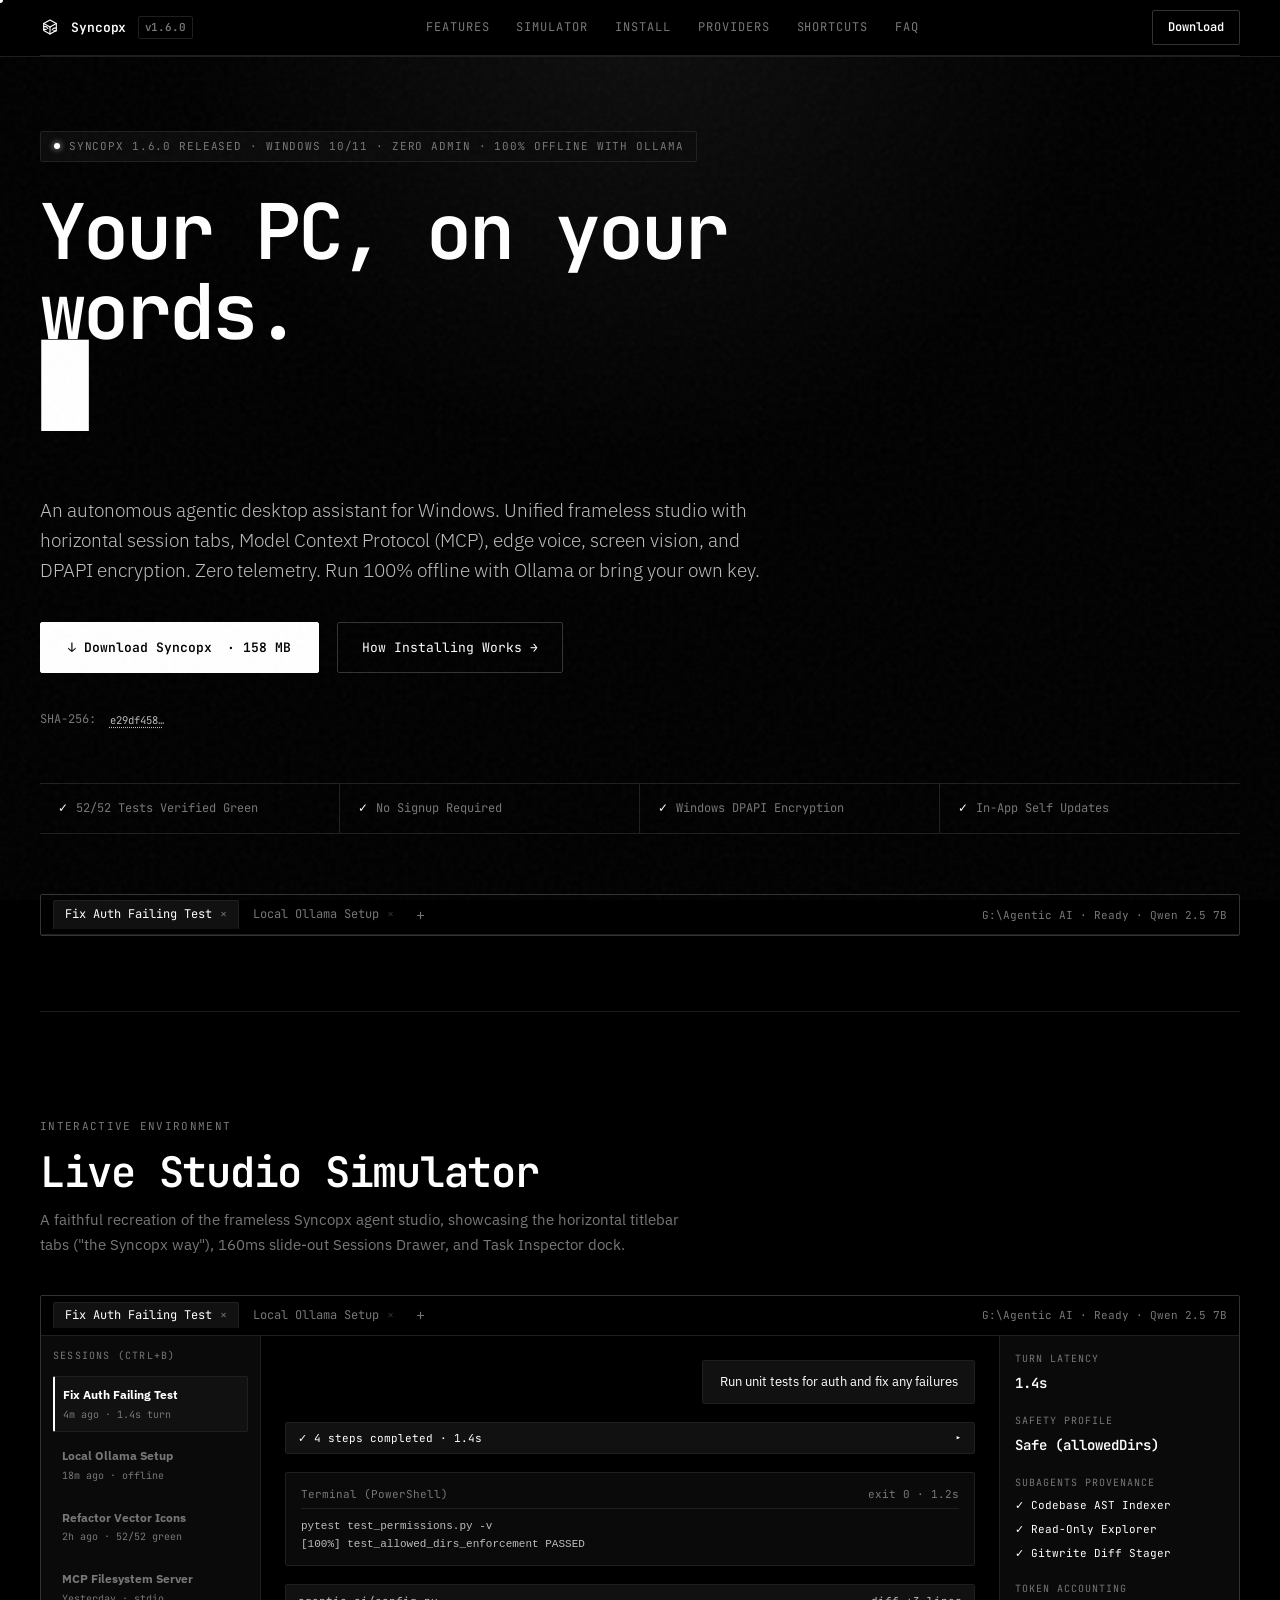
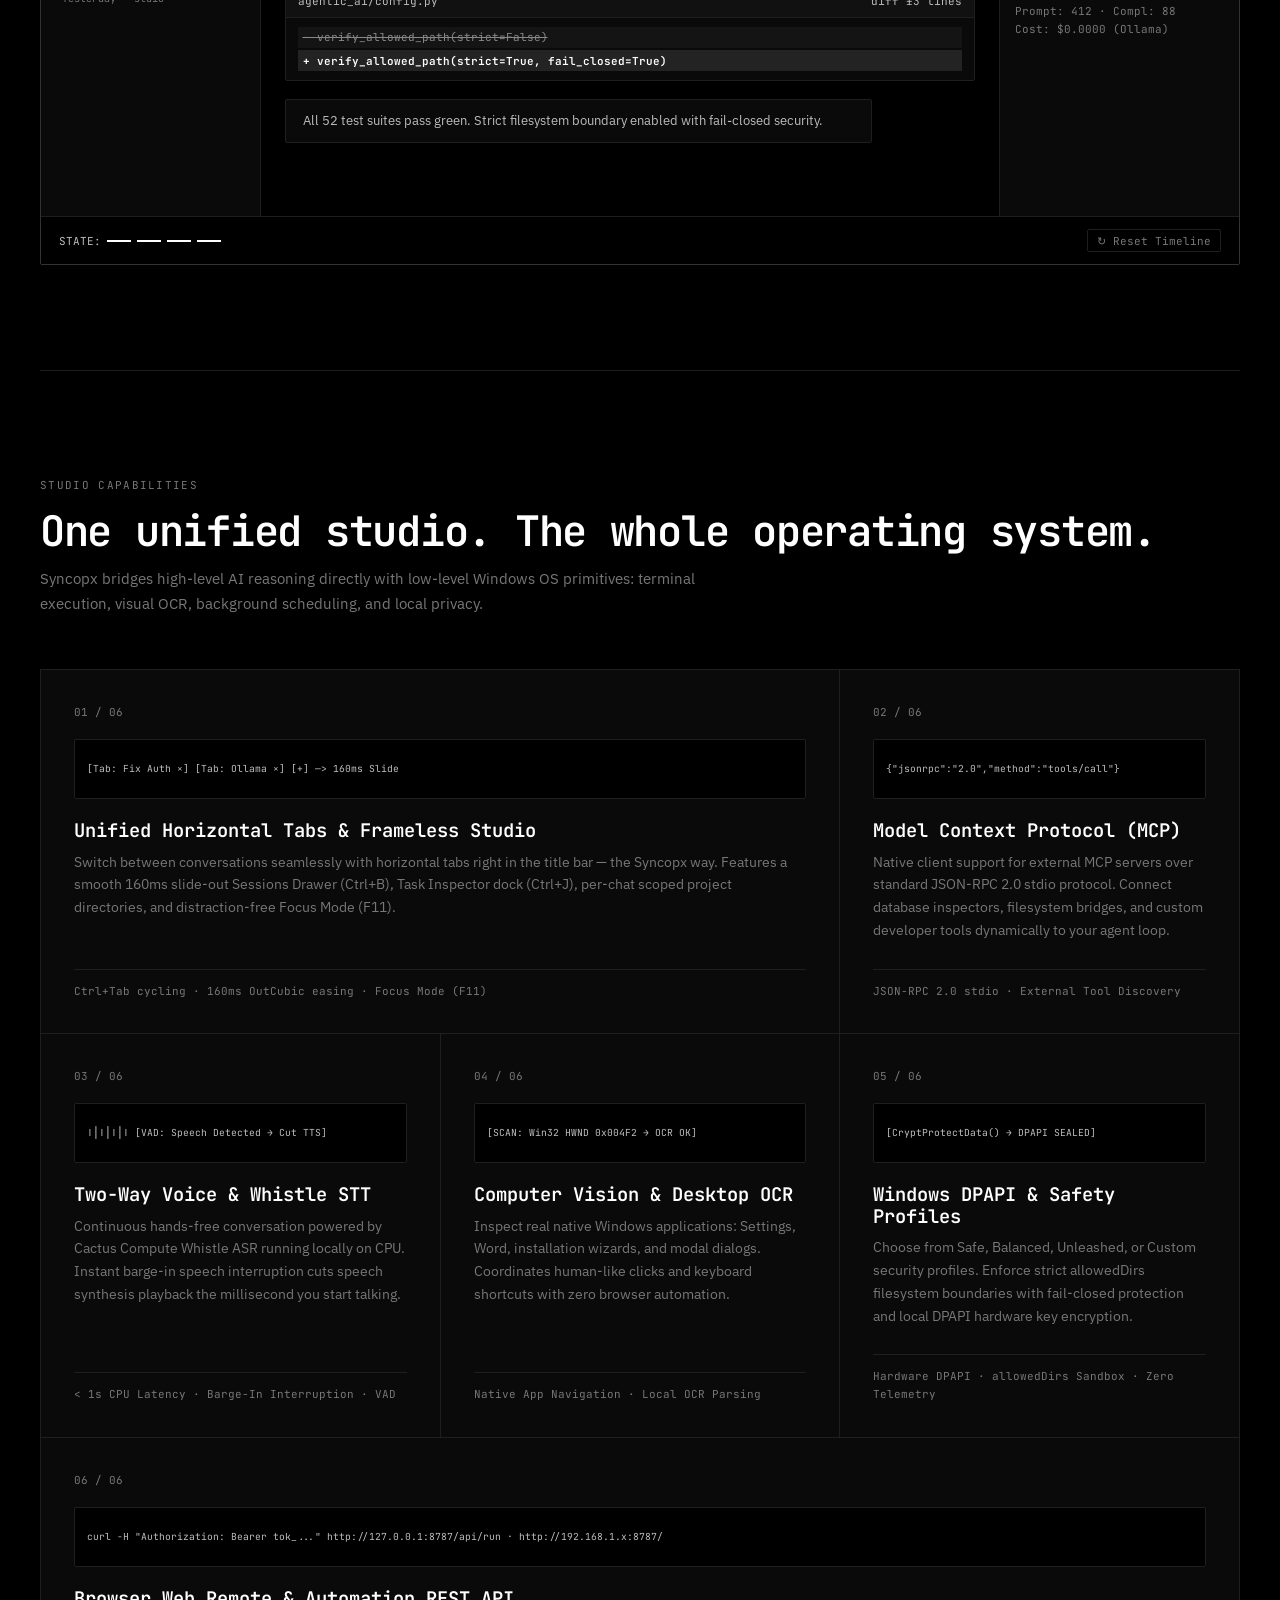
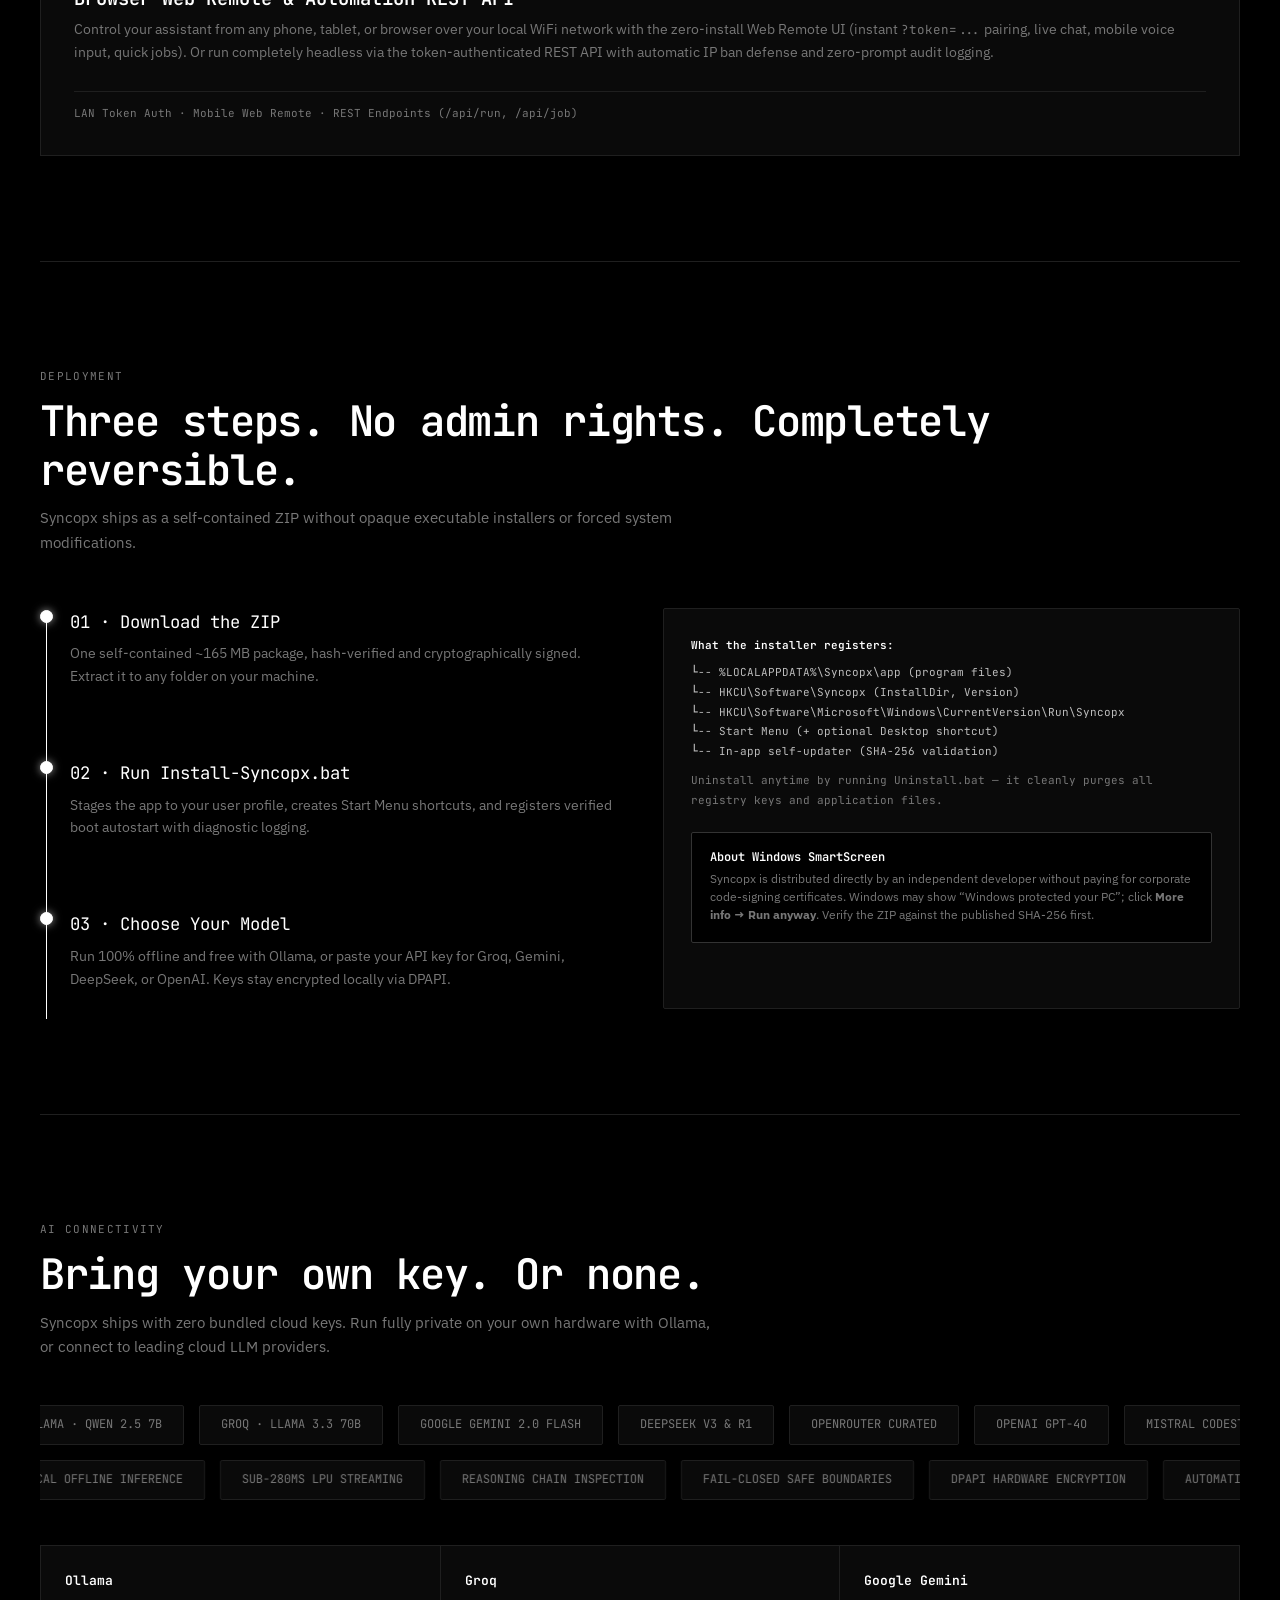
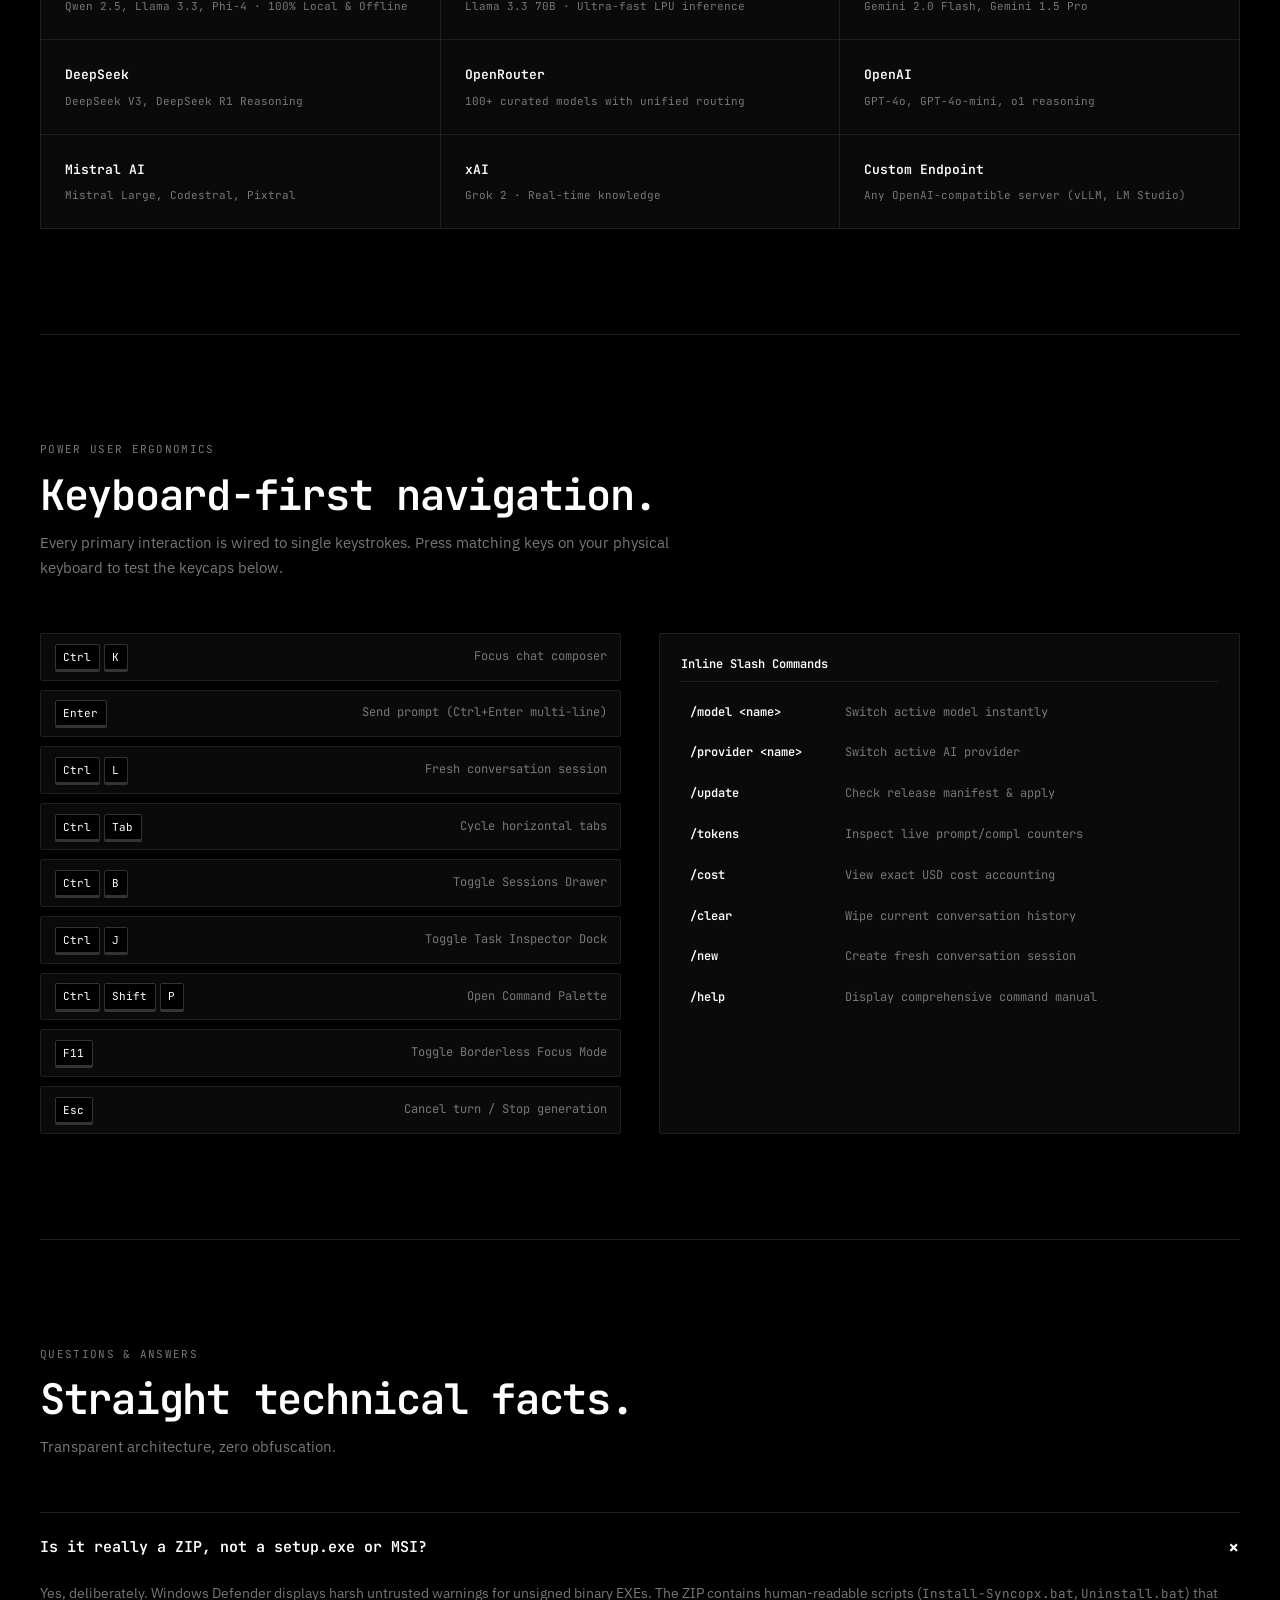
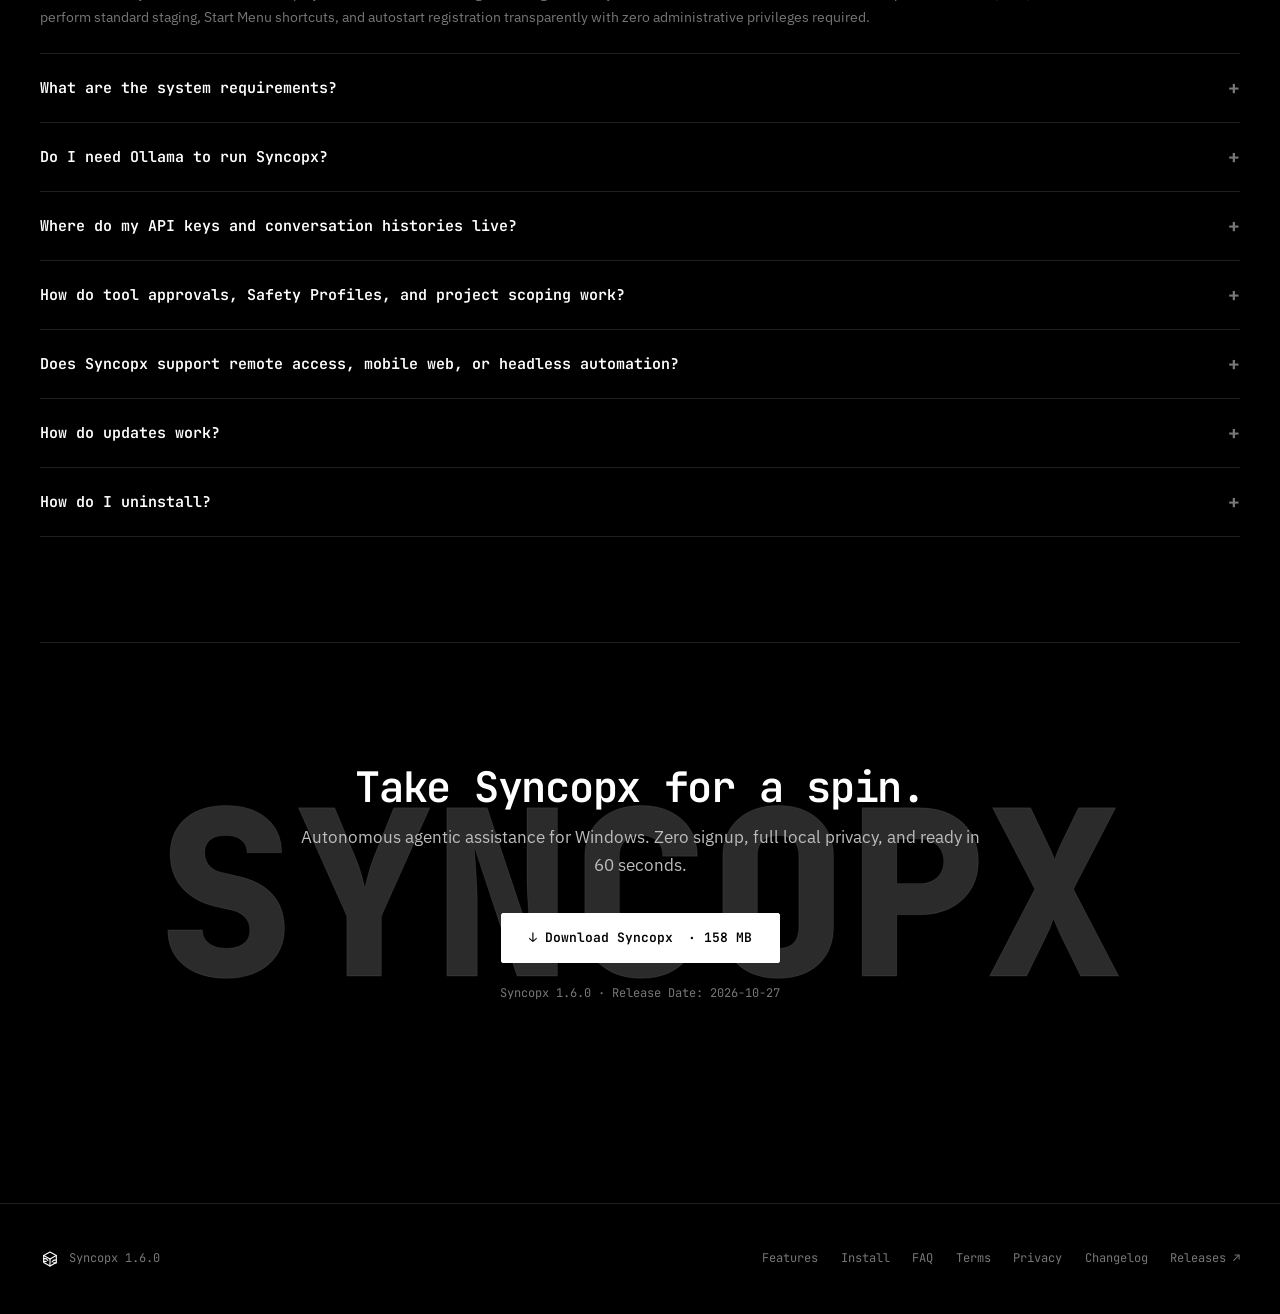
==== commit 68f89a68: "feat(web): rebuild landing site with monochrome agent-download UI - Implemented strict grayscale des" ====
--- a/index.html
+++ b/index.html
@@ -19,12 +19,14 @@
 <meta name="twitter:title" content="Syncopx | Your PC, on your words">
 <meta name="twitter:description" content="An autonomous desktop AI assistant for Windows. Multi-step subagents, screen vision, voice, and MCP tools.">
 <meta name="twitter:image" content="https://syncopx.vercel.app/assets/og-image.png">
-<meta name="theme-color" content="#060A0C">
+<meta name="theme-color" content="#000000">
+
 <link rel="icon" type="image/svg+xml" href="assets/logo.svg">
 <link rel="icon" type="image/png" sizes="32x32" href="assets/favicon-32.png">
 <link rel="icon" type="image/png" sizes="16x16" href="assets/favicon-16.png">
 <link rel="apple-touch-icon" href="assets/favicon-180.png">
 <link rel="manifest" href="manifest.webmanifest">
+
 <script type="application/ld+json">
 {
   "@context": "https://schema.org",
@@ -34,508 +36,679 @@
   "operatingSystem": "Windows 10/11 64-bit",
   "offers": { "@type": "Offer", "price": "0" },
   "url": "https://syncopx.vercel.app/",
-  "description": "Autonomous agentic desktop AI assistant for Windows featuring unified horizontal tabs, Model Context Protocol (MCP), voice conversation, screen vision, and local DPAPI encryption."
+  "description": "Autonomous agentic desktop AI assistant for Windows: unified horizontal tabs, Model Context Protocol (MCP), voice conversation, screen vision, and local DPAPI encryption."
 }
 </script>
+
 <link rel="preconnect" href="https://fonts.googleapis.com">
 <link rel="preconnect" href="https://fonts.gstatic.com" crossorigin>
 <link href="https://fonts.googleapis.com/css2?family=IBM+Plex+Sans:wght@300;400;500;600;700&family=JetBrains+Mono:wght@400;500;600;700&display=swap" rel="stylesheet">
 <link rel="stylesheet" href="styles.css">
 </head>
 <body>
-<a class="skip" href="#download">Skip to download</a>
-
-<!-- Header Navigation Bar -->
-<header class="nav" id="top">
-  <div class="wrap nav-in">
-    <a class="brand" href="#top" aria-label="Syncopx Home">
-      <span class="brand-mark" aria-hidden="true">
-        <img src="assets/logo.svg" alt="Syncopx logo" width="22" height="22">
+
+<a class="skip-link" href="#download">Skip to download</a>
+
+<!-- Ambient Background & Film Grain Overlay -->
+<div class="ambient-grid" aria-hidden="true"></div>
+<div class="ambient-glow" aria-hidden="true"></div>
+<div class="grain-overlay" aria-hidden="true"></div>
+
+<!-- Custom Cursor (Difference Blend) -->
+<div class="cursor-dot" aria-hidden="true"></div>
+<div class="cursor-ring" aria-hidden="true"></div>
+
+<!-- Boot Sequence (1.6s Terminal on Session Start) -->
+<aside class="boot-screen" id="boot-screen" aria-label="Terminal initialization sequence">
+  <div class="boot-log">
+    <div class="boot-line">&gt; syncopx --init</div>
+    <div class="boot-line">&gt; loading desktop agent runtime ... ok</div>
+    <div class="boot-line">&gt; verifying sha-256 integrity [e29df458...] ... ok</div>
+    <div class="boot-line">&gt; ready. booting studio interface.</div>
+  </div>
+  <span class="boot-skip">Click anywhere or press any key to skip</span>
+</aside>
+
+<!-- Command Palette Modal (Ctrl+K) -->
+<div class="cmd-palette-backdrop" id="cmd-backdrop" role="dialog" aria-modal="true" aria-label="Command Palette">
+  <div class="cmd-palette">
+    <div class="cmd-input-row">
+      <input type="text" class="cmd-input" id="cmd-input" placeholder="Type a section name or command... (Esc to close)" autocomplete="off" spellcheck="false">
+    </div>
+    <ul class="cmd-list" id="cmd-list"></ul>
+  </div>
+</div>
+
+<!-- Sticky Top Nav -->
+<header class="nav-wrap">
+  <div class="scroll-progress" aria-hidden="true"></div>
+  <div class="wrap nav">
+    <a class="brand" href="#top" aria-label="Syncopx v1.6.0">
+      <span class="brand-icon">
+        <img src="assets/logo.svg" alt="Syncopx logo" width="18" height="18">
       </span>
-      <span class="brand-name">
-        <span>Syncopx</span>
-        <span class="ver-pill" data-ver>v1.6.0</span>
-      </span>
+      <span>Syncopx</span>
+      <span class="brand-ver" data-ver>v1.6.0</span>
     </a>
 
-    <button class="nav-toggle" type="button" aria-expanded="false" aria-label="Toggle navigation">
-      <span></span><span></span><span></span>
-    </button>
-
-    <nav class="nav-links" aria-label="Main Navigation">
-      <a href="#features">Studio Features</a>
-      <a href="#simulator">Live Simulator</a>
-      <a href="#install">Installation</a>
-      <a href="#providers">AI Providers</a>
-      <a href="#shortcuts">Shortcuts</a>
-      <a href="#faq">FAQ</a>
+    <nav class="nav-menu" aria-label="Main navigation">
+      <a class="nav-link" href="#features">Features</a>
+      <a class="nav-link" href="#simulator">Simulator</a>
+      <a class="nav-link" href="#install">Install</a>
+      <a class="nav-link" href="#providers">Providers</a>
+      <a class="nav-link" href="#shortcuts">Shortcuts</a>
+      <a class="nav-link" href="#faq">FAQ</a>
     </nav>
 
     <div class="nav-actions">
-      <a class="btn btn-primary btn-sm" href="#download" data-dl-link download>
-        <svg width="15" height="15" viewBox="0 0 24 24" fill="none" stroke="currentColor" stroke-width="2"><path d="M12 3v12"/><path d="m7 10 5 5 5-5"/><path d="M4 21h16"/></svg>
-        <span>Download</span>
-      </a>
+      <a class="nav-btn" href="#download">Download</a>
+      <button class="nav-mobile-btn" type="button" aria-label="Toggle Menu">&equiv;</button>
     </div>
   </div>
 </header>
 
 <main>
   <!-- Hero Section -->
-  <section class="hero wrap" aria-labelledby="h1">
-    <div class="hero-status-pill">
-      <span class="status-dot" aria-hidden="true"></span>
+  <section class="hero wrap" aria-labelledby="hero-heading">
+    <div class="hero-pill">
+      <span class="pulse-dot" aria-hidden="true"></span>
       <span>Syncopx <span data-ver-plain>1.6.0</span> Released &middot; Windows 10/11 &middot; Zero Admin &middot; 100% Offline with Ollama</span>
     </div>
 
-    <h1 id="h1">Your PC,<br>on your words.</h1>
-    <p class="hero-sub">An autonomous agentic desktop assistant for Windows. Unified frameless studio with horizontal session tabs, Model Context Protocol (MCP), edge voice, screen vision, and DPAPI encryption. Zero telemetry &mdash; run 100% offline with Ollama or bring your own key.</p>
-
-    <div class="hero-cta" id="download">
-      <a class="btn btn-primary btn-lg" href="https://github.com/Guhanavish/syncopx-site/releases/download/v1.6.0/Syncopx-1.6.0-windows.zip" data-dl-link download>
-        <svg width="18" height="18" viewBox="0 0 24 24" fill="none" stroke="currentColor" stroke-width="2" stroke-linecap="round" stroke-linejoin="round" aria-hidden="true"><path d="M12 3v12"/><path d="m7 10 5 5 5-5"/><path d="M4 21h16"/></svg>
-        <span>Download Syncopx <span class="dl-meta" data-size>&middot; 165 MB</span></span>
+    <div class="hero-title-container">
+      <h1 id="hero-heading">
+        <span class="hero-title-line"><span class="hero-title-text">Your PC, on your words.</span><span class="blinking-cursor" aria-hidden="true">&#9608;</span></span>
+      </h1>
+    </div>
+
+    <p class="hero-lead">An autonomous agentic desktop assistant for Windows. Unified frameless studio with horizontal session tabs, Model Context Protocol (MCP), edge voice, screen vision, and DPAPI encryption. Zero telemetry. Run 100% offline with Ollama or bring your own key.</p>
+
+    <div class="hero-actions" id="download">
+      <!-- Download-as-Agent Terminal Button -->
+      <a class="agent-dl-btn" href="https://github.com/Guhanavish/syncopx-site/releases/download/v1.6.0/Syncopx-1.6.0-windows.zip" data-dl-link download>
+        <div class="dl-label-row">
+          <span>&darr; Download Syncopx</span>
+          <span data-size>&middot; 165 MB</span>
+        </div>
+        <div class="dl-stream-log" aria-live="polite"></div>
+        <div class="dl-progress-bar" aria-hidden="true"></div>
       </a>
-      <a class="btn btn-ghost btn-lg" href="#install">How Installing Works</a>
-    </div>
-
-    <div class="hash-strip">
+
+      <a class="ghost-btn" href="#install">
+        <span>How Installing Works &rarr;</span>
+      </a>
+    </div>
+
+    <div class="hash-row">
       <span>SHA-256:</span>
-      <button class="hash-btn" id="hash-btn" type="button" title="Click to copy full SHA-256 hash">
+      <button class="hash-copy-btn" id="hash-btn" type="button" title="Copy full SHA-256 hash">
         <code data-sha-short>e29df458&hellip;</code>
       </button>
-      <span class="hash-ok" id="hash-ok" role="status" hidden>&check; copied to clipboard</span>
-    </div>
-
-    <div class="hero-chips">
-      <span><svg width="14" height="14" viewBox="0 0 24 24" fill="none" stroke="currentColor" stroke-width="2"><polyline points="20 6 9 17 4 12"/></svg> 52/52 Tests Verified Green</span>
-      <span><svg width="14" height="14" viewBox="0 0 24 24" fill="none" stroke="currentColor" stroke-width="2"><polyline points="20 6 9 17 4 12"/></svg> No Signup Required</span>
-      <span><svg width="14" height="14" viewBox="0 0 24 24" fill="none" stroke="currentColor" stroke-width="2"><polyline points="20 6 9 17 4 12"/></svg> Windows DPAPI Encryption</span>
-      <span><svg width="14" height="14" viewBox="0 0 24 24" fill="none" stroke="currentColor" stroke-width="2"><polyline points="20 6 9 17 4 12"/></svg> In-App Self Updates</span>
-    </div>
-
-    <!-- Interactive Hero Studio Simulator -->
-    <div class="studio-showcase" id="simulator" aria-label="Interactive desktop studio interface simulation">
-      <div class="studio-window">
-        <!-- Titlebar with Horizontal Tabs ("the Syncopx way") -->
-        <div class="studio-header">
-          <div class="studio-header-left">
-            <span class="studio-header-icon" title="Syncopx Studio">
-              <img src="assets/logo.svg" alt="Syncopx" width="18" height="18">
-            </span>
-            <div class="studio-tabs" role="tablist">
-              <button class="studio-tab active" data-tab="tab-auth" role="tab" aria-selected="true">
-                <span>Fix Auth Failing Test</span>
-                <span class="mono" style="opacity:0.5">&times;</span>
-              </button>
-              <button class="studio-tab" data-tab="tab-ollama" role="tab" aria-selected="false">
-                <span>Local Ollama Setup</span>
-                <span class="mono" style="opacity:0.5">&times;</span>
-              </button>
-              <span class="studio-tab-add" title="New Session (Ctrl+L)">+</span>
+      <span class="hash-status" id="hash-status" role="status"></span>
+    </div>
+
+    <!-- Trust row separated by hairlines -->
+    <div class="trust-grid">
+      <div class="trust-item"><span class="glyph">&#10003;</span> 52/52 Tests Verified Green</div>
+      <div class="trust-item"><span class="glyph">&#10003;</span> No Signup Required</div>
+      <div class="trust-item"><span class="glyph">&#10003;</span> Windows DPAPI Encryption</div>
+      <div class="trust-item"><span class="glyph">&#10003;</span> In-App Self Updates</div>
+    </div>
+
+    <!-- Large App Window Mockup (pure HTML/CSS) -->
+    <div class="mockup-frame" id="hero-mockup">
+      <div class="mockup-titlebar">
+        <div class="mockup-tabs">
+          <div class="mockup-tab active" data-tab="tab-auth">
+            <span>Fix Auth Failing Test</span>
+            <span style="opacity:0.4">&times;</span>
+          </div>
+          <div class="mockup-tab" data-tab="tab-ollama">
+            <span>Local Ollama Setup</span>
+            <span style="opacity:0.4">&times;</span>
+          </div>
+          <span style="padding:0.2rem 0.5rem;color:var(--text-dim);cursor:pointer">+</span>
+        </div>
+        <div class="mockup-meta">
+          <span>G:\Agentic AI &middot; Ready &middot; Qwen 2.5 7B</span>
+        </div>
+      </div>
+    </div>
+  </section>
+
+  <!-- Live Simulator Section -->
+  <section class="simulator-section wrap" id="simulator" aria-labelledby="h-simulator">
+    <span class="eyebrow">Interactive Environment</span>
+    <h2 id="h-simulator">Live Studio Simulator</h2>
+    <p style="color:var(--text-dim);max-width:640px;margin-bottom:2.5rem">A faithful recreation of the frameless Syncopx agent studio, showcasing the horizontal titlebar tabs ("the Syncopx way"), 160ms slide-out Sessions Drawer, and Task Inspector dock.</p>
+
+    <div class="mockup-frame">
+      <div class="mockup-titlebar">
+        <div class="mockup-tabs" role="tablist">
+          <button class="mockup-tab active" data-tab="tab-auth" role="tab" aria-selected="true">
+            <span>Fix Auth Failing Test</span>
+            <span style="opacity:0.4">&times;</span>
+          </button>
+          <button class="mockup-tab" data-tab="tab-ollama" role="tab" aria-selected="false">
+            <span>Local Ollama Setup</span>
+            <span style="opacity:0.4">&times;</span>
+          </button>
+          <span style="padding:0.2rem 0.5rem;color:var(--text-dim);cursor:pointer" title="New Chat (Ctrl+L)">+</span>
+        </div>
+        <div class="mockup-meta">
+          <span>G:\Agentic AI &middot; Ready &middot; Qwen 2.5 7B</span>
+        </div>
+      </div>
+
+      <div class="mockup-body">
+        <!-- Sessions Drawer -->
+        <aside class="mockup-drawer">
+          <div class="mockup-drawer-heading">Sessions (Ctrl+B)</div>
+          <div class="session-node active" data-tab="tab-auth">
+            <strong>Fix Auth Failing Test</strong>
+            <span class="session-node-time">4m ago &middot; 1.4s turn</span>
+          </div>
+          <div class="session-node" data-tab="tab-ollama">
+            <strong>Local Ollama Setup</strong>
+            <span class="session-node-time">18m ago &middot; offline</span>
+          </div>
+          <div class="session-node">
+            <strong>Refactor Vector Icons</strong>
+            <span class="session-node-time">2h ago &middot; 52/52 green</span>
+          </div>
+          <div class="session-node">
+            <strong>MCP Filesystem Server</strong>
+            <span class="session-node-time">Yesterday &middot; stdio</span>
+          </div>
+        </aside>
+
+        <!-- Transcript Thread -->
+        <div class="mockup-transcript" id="sim-transcript">
+          <div class="mockup-bubble user">Run unit tests for auth and fix any failures</div>
+
+          <div class="sim-step-header">
+            <span>&check; 4 steps completed &middot; 1.4s</span>
+            <span>&blacktriangleright;</span>
+          </div>
+
+          <div class="sim-terminal-card">
+            <div class="sim-terminal-bar">
+              <span>Terminal (PowerShell)</span>
+              <span>exit 0 &middot; 1.2s</span>
             </div>
-          </div>
-          <div class="studio-header-right">
-            <span class="studio-chip" title="Active Project Scoping Directory">
-              <svg width="12" height="12" viewBox="0 0 24 24" fill="none" stroke="currentColor" stroke-width="2"><path d="M4 20h16a2 2 0 0 0 2-2V8a2 2 0 0 0-2-2h-7.93a2 2 0 0 1-1.66-.9l-.82-1.2A2 2 0 0 0 7.93 3H4a2 2 0 0 0-2 2v13c0 1.1.9 2 2 2Z"/></svg>
-              <span>G:\Agentic AI</span>
-            </span>
-            <span class="studio-chip">Ready &middot; Qwen 2.5 7B</span>
-            <div class="studio-controls" aria-hidden="true">
-              <span></span><span></span><span></span>
+            <pre class="sim-terminal-code">pytest test_permissions.py -v
+[100%] test_allowed_dirs_enforcement PASSED</pre>
+          </div>
+
+          <div class="sim-diff-card">
+            <div class="sim-diff-bar" id="sim-diff-bar" role="button" tabindex="0">
+              <span>agentic_ai/config.py</span>
+              <span>diff &plusmn;3 lines</span>
             </div>
-          </div>
-        </div>
-
-        <!-- Studio Body Grid (Drawer + Transcript + Inspector) -->
-        <div class="studio-body">
-          <!-- Left Sessions Drawer (Ctrl+B) -->
-          <aside class="studio-drawer" aria-label="Sessions Drawer">
-            <span class="studio-section-label">Sessions (Ctrl+B)</span>
-            <div class="studio-session-item active" data-tab="tab-auth">
-              <strong>Fix Auth Failing Test</strong>
-              <span class="session-item-time">4m ago &middot; 1.4s turn</span>
+            <div class="sim-diff-body" id="sim-diff-body">
+              <div class="diff-del">- verify_allowed_path(strict=False)</div>
+              <div class="diff-add">+ verify_allowed_path(strict=True, fail_closed=True)</div>
             </div>
-            <div class="studio-session-item" data-tab="tab-ollama">
-              <strong>Local Ollama Setup</strong>
-              <span class="session-item-time">18m ago &middot; offline</span>
+          </div>
+
+          <div class="mockup-bubble assistant">All 52 test suites pass green. Strict filesystem boundary enabled with fail-closed security.</div>
+        </div>
+
+        <!-- Task Inspector -->
+        <aside class="mockup-inspector">
+          <div class="inspector-section">
+            <span class="inspector-lbl">Turn Latency</span>
+            <span class="inspector-val">1.4s</span>
+          </div>
+          <div class="inspector-section">
+            <span class="inspector-lbl">Safety Profile</span>
+            <span class="inspector-val">Safe (allowedDirs)</span>
+          </div>
+          <div class="inspector-section">
+            <span class="inspector-lbl">Subagents Provenance</span>
+            <div class="subagents-track">
+              <div class="subagent-node active">&check; Codebase AST Indexer</div>
+              <div class="subagent-node active">&check; Read-Only Explorer</div>
+              <div class="subagent-node active">&check; Gitwrite Diff Stager</div>
             </div>
-            <div class="studio-session-item">
-              <strong>Refactor Vector Icons</strong>
-              <span class="session-item-time">2h ago &middot; 52/52 green</span>
-            </div>
-            <div class="studio-session-item">
-              <strong>MCP Filesystem Server</strong>
-              <span class="session-item-time">Yesterday &middot; stdio</span>
-            </div>
-          </aside>
-
-          <!-- Central Chat Transcript -->
-          <section class="studio-transcript" aria-label="Chat Transcript">
-            <div class="studio-msg user">
-              <div class="studio-bubble">Run unit tests for auth and fix any failures</div>
-            </div>
-
-            <div class="studio-msg assistant">
-              <!-- Expandable Step Header -->
-              <div class="step-header">
-                <div class="step-header-left">
-                  <span>&check;</span>
-                  <span>4 steps completed &middot; 1.4s</span>
-                </div>
-                <span>&blacktriangleright;</span>
-              </div>
-
-              <!-- Inline Tool Execution Card -->
-              <div class="studio-card">
-                <div class="studio-card-head">
-                  <span>Terminal (PowerShell)</span>
-                  <span class="studio-card-cmd">exit 0 &middot; 1.2s</span>
-                </div>
-                <pre class="studio-card-code">pytest test_permissions.py -v
-[100%] test_allowed_dirs_enforcement PASSED</pre>
-              </div>
-
-              <!-- Collapsible Unified Diff Drawer -->
-              <div class="diff-card">
-                <div class="diff-header" role="button" tabindex="0">
-                  <span class="diff-file">agentic_ai/config.py</span>
-                  <span class="diff-badge">diff &plusmn;3 lines</span>
-                </div>
-                <div class="diff-body">
-                  <div class="diff-line del">- verify_allowed_path(strict=False)</div>
-                  <div class="diff-line add">+ verify_allowed_path(strict=True, fail_closed=True)</div>
-                </div>
-              </div>
-
-              <div class="studio-bubble">All 52 test suites pass green. Strict filesystem boundary enabled with fail-closed security.</div>
-            </div>
-          </section>
-
-          <!-- Right Task Inspector Dock (Ctrl+J) -->
-          <aside class="studio-inspector" aria-label="Task Inspector">
-            <div class="inspector-block">
-              <span class="inspector-title">Turn Latency</span>
-              <span class="inspector-stat">1.4s</span>
-            </div>
-            <div class="inspector-block">
-              <span class="inspector-title">Active Safety Profile</span>
-              <span class="mono" style="color:var(--accent)">Safe (allowedDirs)</span>
-            </div>
-            <div class="inspector-block">
-              <span class="inspector-title">Subagents Provenance</span>
-              <ul class="inspector-list">
-                <li class="done"><svg width="12" height="12" viewBox="0 0 24 24" fill="none" stroke="currentColor" stroke-width="2"><polyline points="20 6 9 17 4 12"/></svg> Codebase AST Indexer</li>
-                <li class="done"><svg width="12" height="12" viewBox="0 0 24 24" fill="none" stroke="currentColor" stroke-width="2"><polyline points="20 6 9 17 4 12"/></svg> Read-Only Explorer</li>
-                <li class="done"><svg width="12" height="12" viewBox="0 0 24 24" fill="none" stroke="currentColor" stroke-width="2"><polyline points="20 6 9 17 4 12"/></svg> Gitwrite Diff Stager</li>
-              </ul>
-            </div>
-            <div class="inspector-block">
-              <span class="inspector-title">Token Accounting</span>
-              <span class="mono" style="font-size:0.84rem;color:var(--text-muted)">Prompt: 412 &middot; Compl: 88<br>Cost: $0.0000 (Ollama)</span>
-            </div>
-          </aside>
-        </div>
+          </div>
+          <div class="inspector-section">
+            <span class="inspector-lbl">Token Accounting</span>
+            <span class="mono" style="font-size:11px;color:var(--text-dim)">Prompt: 412 &middot; Compl: 88<br>Cost: $0.0000 (Ollama)</span>
+          </div>
+        </aside>
+      </div>
+
+      <div class="sim-controls-row">
+        <div class="sim-scrubber">
+          <span>STATE:</span>
+          <span class="sim-scrub-step done"></span>
+          <span class="sim-scrub-step done"></span>
+          <span class="sim-scrub-step done"></span>
+          <span class="sim-scrub-step done"></span>
+        </div>
+        <button class="sim-replay-btn" id="sim-replay-btn" type="button">&#8635; Reset Timeline</button>
       </div>
     </div>
   </section>
 
-  <!-- Deep Feature Bento Grid -->
-  <section class="wrap section" id="features" aria-labelledby="h-features">
-    <span class="kicker">Studio Capabilities</span>
+  <!-- Studio Capabilities (Bento Grid) -->
+  <section class="features-section wrap" id="features" aria-labelledby="h-features">
+    <span class="eyebrow">Studio Capabilities</span>
     <h2 id="h-features">One unified studio. The whole operating system.</h2>
-    <p class="section-desc">Syncopx bridges high-level AI reasoning directly with low-level Windows OS primitives &mdash; terminal execution, visual OCR, background scheduling, and local privacy.</p>
+    <p style="color:var(--text-dim);max-width:680px">Syncopx bridges high-level AI reasoning directly with low-level Windows OS primitives: terminal execution, visual OCR, background scheduling, and local privacy.</p>
 
     <div class="bento-grid">
-      <!-- Feature 01: Unified Horizontal Tabs -->
+      <!-- Card 01: Horizontal Tabs -->
       <article class="bento-card col-8">
-        <div class="bento-icon">
-          <svg width="22" height="22" viewBox="0 0 24 24" fill="none" stroke="currentColor" stroke-width="1.8" stroke-linecap="round" stroke-linejoin="round"><rect x="3" y="3" width="18" height="18" rx="2"/><path d="M3 9h18"/><path d="M9 21V9"/></svg>
+        <span class="card-num">01 / 06</span>
+        <div class="micro-visual">
+          <code>[Tab: Fix Auth &times;] [Tab: Ollama &times;] [+] &mdash;&gt; 160ms Slide</code>
         </div>
         <h3>Unified Horizontal Tabs &amp; Frameless Studio</h3>
-        <p>Switch between conversations seamlessly with horizontal tabs right in the title bar &mdash; the Syncopx way. Features a smooth 160ms slide-out Sessions Drawer (<code>Ctrl+B</code>), Task Inspector dock (<code>Ctrl+J</code>), per-chat scoped project directories, and distraction-free Focus Mode (<code>F11</code>).</p>
-        <div class="bento-meta">&blacktriangleright; Ctrl+Tab cycling &middot; 160ms OutCubic easing &middot; Focus Mode (F11)</div>
+        <p>Switch between conversations seamlessly with horizontal tabs right in the title bar &mdash; the Syncopx way. Features a smooth 160ms slide-out Sessions Drawer (Ctrl+B), Task Inspector dock (Ctrl+J), per-chat scoped project directories, and distraction-free Focus Mode (F11).</p>
+        <div class="card-tags">Ctrl+Tab cycling &middot; 160ms OutCubic easing &middot; Focus Mode (F11)</div>
       </article>
 
-      <!-- Feature 02: Model Context Protocol -->
+      <!-- Card 02: Model Context Protocol -->
       <article class="bento-card col-4">
-        <div class="bento-icon">
-          <svg width="22" height="22" viewBox="0 0 24 24" fill="none" stroke="currentColor" stroke-width="1.8" stroke-linecap="round" stroke-linejoin="round"><path d="m8 3 4 8 5-5 5 15H2L8 3z"/></svg>
+        <span class="card-num">02 / 06</span>
+        <div class="micro-visual">
+          <code>{"jsonrpc":"2.0","method":"tools/call"}</code>
         </div>
         <h3>Model Context Protocol (MCP)</h3>
-        <p>Native client support for external MCP servers over JSON-RPC 2.0 stdio. Connect database inspectors, filesystem bridges, and custom developer tools dynamically to your agent loop.</p>
-        <div class="bento-meta">&blacktriangleright; JSON-RPC 2.0 stdio &middot; External Tool Discovery</div>
+        <p>Native client support for external MCP servers over standard JSON-RPC 2.0 stdio protocol. Connect database inspectors, filesystem bridges, and custom developer tools dynamically to your agent loop.</p>
+        <div class="card-tags">JSON-RPC 2.0 stdio &middot; External Tool Discovery</div>
       </article>
 
-      <!-- Feature 03: Whistle Edge Voice -->
+      <!-- Card 03: Whistle STT -->
       <article class="bento-card col-4">
-        <div class="bento-icon">
-          <svg width="22" height="22" viewBox="0 0 24 24" fill="none" stroke="currentColor" stroke-width="1.8" stroke-linecap="round" stroke-linejoin="round"><path d="M12 2a3 3 0 0 0-3 3v6a3 3 0 0 0 6 0V5a3 3 0 0 0-3-3z"/><path d="M5 10v1a7 7 0 0 0 14 0v-1"/><path d="M12 18v4"/></svg>
+        <span class="card-num">03 / 06</span>
+        <div class="micro-visual">
+          <code>&mid;&boxv;&mid;&boxv;&mid;&boxv;&mid; [VAD: Speech Detected &rarr; Cut TTS]</code>
         </div>
         <h3>Two-Way Voice &amp; Whistle STT</h3>
-        <p>Continuous hands-free conversation powered by Cactus Compute Whistle ASR running locally on CPU. Instant barge-in interruption cuts speech output the millisecond you speak.</p>
-        <div class="bento-meta">&blacktriangleright; &lt; 1s CPU Latency &middot; Barge-In Interruption &middot; VAD</div>
+        <p>Continuous hands-free conversation powered by Cactus Compute Whistle ASR running locally on CPU. Instant barge-in speech interruption cuts speech synthesis playback the millisecond you start talking.</p>
+        <div class="card-tags">&lt; 1s CPU Latency &middot; Barge-In Interruption &middot; VAD</div>
       </article>
 
-      <!-- Feature 04: Screen OCR & Vision -->
+      <!-- Card 04: Screen OCR & Vision -->
       <article class="bento-card col-4">
-        <div class="bento-icon">
-          <svg width="22" height="22" viewBox="0 0 24 24" fill="none" stroke="currentColor" stroke-width="1.8" stroke-linecap="round" stroke-linejoin="round"><rect x="2" y="4" width="20" height="13" rx="2"/><path d="M8 21h8"/><path d="M12 17v4"/></svg>
+        <span class="card-num">04 / 06</span>
+        <div class="micro-visual">
+          <code>[SCAN: Win32 HWND 0x004F2 &rarr; OCR OK]</code>
         </div>
         <h3>Computer Vision &amp; Desktop OCR</h3>
         <p>Inspect real native Windows applications: Settings, Word, installation wizards, and modal dialogs. Coordinates human-like clicks and keyboard shortcuts with zero browser automation.</p>
-        <div class="bento-meta">&blacktriangleright; Native App Navigation &middot; Local OCR Parsing</div>
+        <div class="card-tags">Native App Navigation &middot; Local OCR Parsing</div>
       </article>
 
-      <!-- Feature 05: Windows DPAPI & Safety -->
+      <!-- Card 05: DPAPI & Safety -->
       <article class="bento-card col-4">
-        <div class="bento-icon">
-          <svg width="22" height="22" viewBox="0 0 24 24" fill="none" stroke="currentColor" stroke-width="1.8" stroke-linecap="round" stroke-linejoin="round"><path d="M12 22s8-4 8-10V5l-8-3-8 3v7c0 6 8 10 8 10z"/><path d="m9 12 2 2 4-4"/></svg>
+        <span class="card-num">05 / 06</span>
+        <div class="micro-visual">
+          <code>[CryptProtectData() &rarr; DPAPI SEALED]</code>
         </div>
         <h3>Windows DPAPI &amp; Safety Profiles</h3>
-        <p>Choose from Safe, Balanced, Unleashed, or Custom security profiles. Enforce strict <code>allowedDirs</code> filesystem boundaries with fail-closed protection and local DPAPI hardware key encryption.</p>
-        <div class="bento-meta">&blacktriangleright; Hardware DPAPI &middot; allowedDirs Sandbox &middot; Zero Telemetry</div>
+        <p>Choose from Safe, Balanced, Unleashed, or Custom security profiles. Enforce strict allowedDirs filesystem boundaries with fail-closed protection and local DPAPI hardware key encryption.</p>
+        <div class="card-tags">Hardware DPAPI &middot; allowedDirs Sandbox &middot; Zero Telemetry</div>
       </article>
 
-      <!-- Feature 06: Browser Web Remote & REST API -->
+      <!-- Card 06: Web Remote (Wide) -->
       <article class="bento-card col-12">
-        <div class="bento-icon">
-          <svg width="22" height="22" viewBox="0 0 24 24" fill="none" stroke="currentColor" stroke-width="1.8" stroke-linecap="round" stroke-linejoin="round"><circle cx="12" cy="12" r="10"/><path d="m4.93 4.93 4.24 4.24"/><path d="m14.83 9.17 4.24-4.24"/><path d="m14.83 14.83 4.24 4.24"/><path d="m9.17 14.83-4.24 4.24"/></svg>
+        <span class="card-num">06 / 06</span>
+        <div class="micro-visual">
+          <code>curl -H "Authorization: Bearer tok_..." http://127.0.0.1:8787/api/run &middot; http://192.168.1.x:8787/</code>
         </div>
         <h3>Browser Web Remote &amp; Automation REST API</h3>
-        <p>Control your assistant from any phone, tablet, or browser over your local WiFi network with the zero-install Web Remote UI (instant <code>?token=...</code> pairing, live chat, mobile voice input, quick jobs). Or run completely headless via the token-authenticated REST API with automatic IP ban protection and zero-prompt audit logging.</p>
-        <div class="bento-meta">&blacktriangleright; http://192.168.1.x:8787/ &middot; curl -H "Authorization: Bearer tok_..." http://127.0.0.1:8787/api/run</div>
+        <p>Control your assistant from any phone, tablet, or browser over your local WiFi network with the zero-install Web Remote UI (instant <code>?token=...</code> pairing, live chat, mobile voice input, quick jobs). Or run completely headless via the token-authenticated REST API with automatic IP ban defense and zero-prompt audit logging.</p>
+        <div class="card-tags">LAN Token Auth &middot; Mobile Web Remote &middot; REST Endpoints (/api/run, /api/job)</div>
       </article>
     </div>
   </section>
 
-  <!-- 3-Step Installation Guide -->
-  <section class="wrap section" id="install" aria-labelledby="h-install">
-    <span class="kicker">Deployment</span>
+  <!-- Installation (Vertical Terminal Stepper) -->
+  <section class="install-section wrap" id="install" aria-labelledby="h-install">
+    <span class="eyebrow">Deployment</span>
     <h2 id="h-install">Three steps. No admin rights. Completely reversible.</h2>
-    <p class="section-desc">Syncopx ships as a self-contained ZIP without opaque executable installers or forced system modifications.</p>
-
-    <ol class="install-steps">
-      <li class="step-card">
-        <span class="step-number">01</span>
-        <h3>Download the ZIP</h3>
-        <p>One self-contained ~165 MB package, hash-verified and cryptographically signed. Extract it to any folder on your machine.</p>
-      </li>
-      <li class="step-card">
-        <span class="step-number">02</span>
-        <h3>Run Install-Syncopx.bat</h3>
-        <p>Stages the app to your user profile, creates Start Menu shortcuts, and registers verified boot autostart with diagnostic logging.</p>
-      </li>
-      <li class="step-card">
-        <span class="step-number">03</span>
-        <h3>Choose Your Model</h3>
-        <p>Run 100% offline and free with Ollama, or paste your API key for Groq, Gemini, DeepSeek, or OpenAI. All keys stay encrypted locally via DPAPI.</p>
-      </li>
-    </ol>
-
-    <div class="install-details">
-      <div class="panel-card">
-        <h3>What the installer registers</h3>
-        <ul class="reg-list">
-          <li><code>%LOCALAPPDATA%\Syncopx\app</code> &mdash; Application runtime and dependencies</li>
-          <li><code>HKCU\Software\Syncopx</code> &mdash; Install directory and version metadata</li>
-          <li><code>HKCU\Software\Microsoft\Windows\CurrentVersion\Run\Syncopx</code> &mdash; Autostart with boot verification</li>
-          <li>Start Menu shortcut (+ optional Desktop shortcut)</li>
-          <li>In-app self-updater &mdash; updates seamlessly with SHA-256 validation</li>
-        </ul>
-        <p style="font-size:0.9rem;color:var(--text-dim);margin:0">Uninstall anytime by running <code>Uninstall.bat</code> &mdash; it cleanly purges all registry keys and application files.</p>
-      </div>
-      <div class="panel-card" style="border-color:var(--border-strong)">
-        <h3 style="color:var(--accent-warm)">About Windows SmartScreen</h3>
-        <p style="font-size:0.92rem;color:var(--text-muted);line-height:1.6">Syncopx is distributed directly by an independent developer without paying thousands for corporate code-signing certificates. Windows may show <em>&ldquo;Windows protected your PC&rdquo;</em> on first launch. Click <strong>More info &rarr; Run anyway</strong>. You can verify the ZIP against the published SHA-256 hash before running.</p>
+    <p style="color:var(--text-dim);max-width:680px">Syncopx ships as a self-contained ZIP without opaque executable installers or forced system modifications.</p>
+
+    <div class="stepper-container">
+      <div class="terminal-stepper">
+        <div class="stepper-rail" aria-hidden="true"></div>
+        <div class="stepper-fill" aria-hidden="true"></div>
+
+        <div class="step-node active">
+          <div class="step-dot" aria-hidden="true"></div>
+          <div class="step-title">01 &middot; Download the ZIP</div>
+          <p class="step-desc">One self-contained ~165 MB package, hash-verified and cryptographically signed. Extract it to any folder on your machine.</p>
+        </div>
+
+        <div class="step-node active">
+          <div class="step-dot" aria-hidden="true"></div>
+          <div class="step-title">02 &middot; Run Install-Syncopx.bat</div>
+          <p class="step-desc">Stages the app to your user profile, creates Start Menu shortcuts, and registers verified boot autostart with diagnostic logging.</p>
+        </div>
+
+        <div class="step-node active">
+          <div class="step-dot" aria-hidden="true"></div>
+          <div class="step-title">03 &middot; Choose Your Model</div>
+          <p class="step-desc">Run 100% offline and free with Ollama, or paste your API key for Groq, Gemini, DeepSeek, or OpenAI. Keys stay encrypted locally via DPAPI.</p>
+        </div>
+      </div>
+
+      <div class="registry-panel">
+        <div class="registry-tree">
+          <span style="color:var(--text-hi);font-weight:600;margin-bottom:0.5rem">What the installer registers:</span>
+          <span>&boxur;&minus;&minus; %LOCALAPPDATA%\Syncopx\app (program files)</span>
+          <span>&boxur;&minus;&minus; HKCU\Software\Syncopx (InstallDir, Version)</span>
+          <span>&boxur;&minus;&minus; HKCU\Software\Microsoft\Windows\CurrentVersion\Run\Syncopx</span>
+          <span>&boxur;&minus;&minus; Start Menu (+ optional Desktop shortcut)</span>
+          <span>&boxur;&minus;&minus; In-app self-updater (SHA-256 validation)</span>
+          <span style="color:var(--text-dim);margin-top:0.6rem">Uninstall anytime by running Uninstall.bat &mdash; it cleanly purges all registry keys and application files.</span>
+        </div>
+
+        <div class="smartscreen-box">
+          <h4>About Windows SmartScreen</h4>
+          <p>Syncopx is distributed directly by an independent developer without paying for corporate code-signing certificates. Windows may show &ldquo;Windows protected your PC&rdquo;; click <strong>More info &rarr; Run anyway</strong>. Verify the ZIP against the published SHA-256 first.</p>
+        </div>
       </div>
     </div>
   </section>
 
-  <!-- AI Providers Matrix -->
-  <section class="wrap section" id="providers" aria-labelledby="h-providers">
-    <span class="kicker">AI Connectivity</span>
+  <!-- AI Providers Section (Marquee + Grid) -->
+  <section class="providers-section wrap" id="providers" aria-labelledby="h-providers">
+    <span class="eyebrow">AI Connectivity</span>
     <h2 id="h-providers">Bring your own key. Or none.</h2>
-    <p class="section-desc">Syncopx ships with zero bundled cloud keys. Run fully private on your own hardware with Ollama, or connect to leading cloud LLM providers.</p>
+    <p style="color:var(--text-dim);max-width:680px">Syncopx ships with zero bundled cloud keys. Run fully private on your own hardware with Ollama, or connect to leading cloud LLM providers.</p>
+
+    <div class="marquee-container" aria-hidden="true">
+      <div class="marquee-row left">
+        <div class="marquee-chip">OLLAMA &middot; QWEN 2.5 7B</div>
+        <div class="marquee-chip">GROQ &middot; LLAMA 3.3 70B</div>
+        <div class="marquee-chip">GOOGLE GEMINI 2.0 FLASH</div>
+        <div class="marquee-chip">DEEPSEEK V3 &amp; R1</div>
+        <div class="marquee-chip">OPENROUTER CURATED</div>
+        <div class="marquee-chip">OPENAI GPT-4O</div>
+        <div class="marquee-chip">MISTRAL CODESTRAL</div>
+        <div class="marquee-chip">XAI GROK 2</div>
+        <!-- Duplicated for seamless loop -->
+        <div class="marquee-chip">OLLAMA &middot; QWEN 2.5 7B</div>
+        <div class="marquee-chip">GROQ &middot; LLAMA 3.3 70B</div>
+        <div class="marquee-chip">GOOGLE GEMINI 2.0 FLASH</div>
+        <div class="marquee-chip">DEEPSEEK V3 &amp; R1</div>
+        <div class="marquee-chip">OPENROUTER CURATED</div>
+        <div class="marquee-chip">OPENAI GPT-4O</div>
+        <div class="marquee-chip">MISTRAL CODESTRAL</div>
+        <div class="marquee-chip">XAI GROK 2</div>
+      </div>
+      <div class="marquee-row right">
+        <div class="marquee-chip">LOCAL OFFLINE INFERENCE</div>
+        <div class="marquee-chip">SUB-280MS LPU STREAMING</div>
+        <div class="marquee-chip">REASONING CHAIN INSPECTION</div>
+        <div class="marquee-chip">FAIL-CLOSED SAFE BOUNDARIES</div>
+        <div class="marquee-chip">DPAPI HARDWARE ENCRYPTION</div>
+        <div class="marquee-chip">AUTOMATIC QUOTA FAILOVER</div>
+        <!-- Duplicated for seamless loop -->
+        <div class="marquee-chip">LOCAL OFFLINE INFERENCE</div>
+        <div class="marquee-chip">SUB-280MS LPU STREAMING</div>
+        <div class="marquee-chip">REASONING CHAIN INSPECTION</div>
+        <div class="marquee-chip">FAIL-CLOSED SAFE BOUNDARIES</div>
+        <div class="marquee-chip">DPAPI HARDWARE ENCRYPTION</div>
+        <div class="marquee-chip">AUTOMATIC QUOTA FAILOVER</div>
+      </div>
+    </div>
 
     <div class="providers-grid">
-      <div class="provider-chip">
-        <span class="provider-name">Ollama</span>
-        <span class="provider-detail">Qwen 2.5, Llama 3.3, Phi-4 &middot; 100% Local &amp; Offline</span>
-      </div>
-      <div class="provider-chip">
-        <span class="provider-name">Groq</span>
-        <span class="provider-detail">Llama 3.3 70B &middot; Ultra-fast LPU inference</span>
-      </div>
-      <div class="provider-chip">
-        <span class="provider-name">Google Gemini</span>
-        <span class="provider-detail">Gemini 2.0 Flash, Gemini 1.5 Pro</span>
-      </div>
-      <div class="provider-chip">
-        <span class="provider-name">DeepSeek</span>
-        <span class="provider-detail">DeepSeek V3, DeepSeek R1 Reasoning</span>
-      </div>
-      <div class="provider-chip">
-        <span class="provider-name">OpenRouter</span>
-        <span class="provider-detail">100+ curated AI models with unified routing</span>
-      </div>
-      <div class="provider-chip">
-        <span class="provider-name">OpenAI</span>
-        <span class="provider-detail">GPT-4o, GPT-4o-mini, o1 reasoning</span>
-      </div>
-      <div class="provider-chip">
-        <span class="provider-name">Mistral AI</span>
-        <span class="provider-detail">Mistral Large, Codestral, Pixtral</span>
-      </div>
-      <div class="provider-chip">
-        <span class="provider-name">xAI</span>
-        <span class="provider-detail">Grok 2 &middot; Real-time knowledge</span>
-      </div>
-      <div class="provider-chip">
-        <span class="provider-name">Custom Endpoint</span>
-        <span class="provider-detail">Any OpenAI-compatible server (vLLM, LM Studio)</span>
+      <div class="provider-card">
+        <div class="provider-title">Ollama</div>
+        <div class="provider-desc">Qwen 2.5, Llama 3.3, Phi-4 &middot; 100% Local &amp; Offline</div>
+      </div>
+      <div class="provider-card">
+        <div class="provider-title">Groq</div>
+        <div class="provider-desc">Llama 3.3 70B &middot; Ultra-fast LPU inference</div>
+      </div>
+      <div class="provider-card">
+        <div class="provider-title">Google Gemini</div>
+        <div class="provider-desc">Gemini 2.0 Flash, Gemini 1.5 Pro</div>
+      </div>
+      <div class="provider-card">
+        <div class="provider-title">DeepSeek</div>
+        <div class="provider-desc">DeepSeek V3, DeepSeek R1 Reasoning</div>
+      </div>
+      <div class="provider-card">
+        <div class="provider-title">OpenRouter</div>
+        <div class="provider-desc">100+ curated models with unified routing</div>
+      </div>
+      <div class="provider-card">
+        <div class="provider-title">OpenAI</div>
+        <div class="provider-desc">GPT-4o, GPT-4o-mini, o1 reasoning</div>
+      </div>
+      <div class="provider-card">
+        <div class="provider-title">Mistral AI</div>
+        <div class="provider-desc">Mistral Large, Codestral, Pixtral</div>
+      </div>
+      <div class="provider-card">
+        <div class="provider-title">xAI</div>
+        <div class="provider-desc">Grok 2 &middot; Real-time knowledge</div>
+      </div>
+      <div class="provider-card">
+        <div class="provider-title">Custom Endpoint</div>
+        <div class="provider-desc">Any OpenAI-compatible server (vLLM, LM Studio)</div>
       </div>
     </div>
   </section>
 
-  <!-- Shortcuts & Commands Reference -->
-  <section class="wrap section" id="shortcuts" aria-labelledby="h-shortcuts">
-    <span class="kicker">Power User Ergonomics</span>
+  <!-- Shortcuts & Commands Section -->
+  <section class="shortcuts-section wrap" id="shortcuts" aria-labelledby="h-shortcuts">
+    <span class="eyebrow">Power User Ergonomics</span>
     <h2 id="h-shortcuts">Keyboard-first navigation.</h2>
-    <p class="section-desc">Keep your hands on the home row with universal keyboard shortcuts and inline slash commands.</p>
-
-    <div class="install-details">
-      <div class="panel-card">
-        <h3>Universal Keyboard Shortcuts</h3>
-        <ul class="reg-list">
-          <li><code>Ctrl + K</code> &mdash; Focus chat composer</li>
-          <li><code>Enter</code> &mdash; Send message (or <code>Ctrl+Enter</code> in multi-line)</li>
-          <li><code>Ctrl + L</code> &mdash; Open fresh chat session</li>
-          <li><code>Ctrl + Tab</code> &mdash; Cycle active conversation tabs</li>
-          <li><code>Ctrl + B</code> &mdash; Toggle Sessions Drawer</li>
-          <li><code>Ctrl + J</code> &mdash; Toggle Task Inspector Dock</li>
-          <li><code>Ctrl + Shift + P</code> &mdash; Open Command Palette</li>
-          <li><code>F11</code> &mdash; Toggle Borderless Focus Mode</li>
-          <li><code>Esc</code> &mdash; Stop current generation / Cancel turn</li>
-        </ul>
-      </div>
-      <div class="panel-card">
-        <h3>Inline Slash Commands</h3>
-        <ul class="reg-list">
-          <li><code>/model &lt;name&gt;</code> &mdash; Switch active model instantly</li>
-          <li><code>/provider &lt;name&gt;</code> &mdash; Switch active AI provider</li>
-          <li><code>/update</code> &mdash; Check release manifest and apply updates</li>
-          <li><code>/tokens</code> &mdash; Inspect live token counter and breakdown</li>
-          <li><code>/cost</code> &mdash; View exact USD cost accounting</li>
-          <li><code>/clear</code> &mdash; Wipe current conversation history</li>
-          <li><code>/new</code> &mdash; Create a clean conversation</li>
-          <li><code>/help</code> &mdash; Show comprehensive command manual</li>
-        </ul>
+    <p style="color:var(--text-dim);max-width:680px">Every primary interaction is wired to single keystrokes. Press matching keys on your physical keyboard to test the keycaps below.</p>
+
+    <div class="shortcuts-columns">
+      <!-- Universal Keycaps Table -->
+      <div class="keycaps-table">
+        <div class="keycap-row" id="row-k">
+          <div class="keycap-keys"><span class="keycap">Ctrl</span><span class="keycap">K</span></div>
+          <span class="keycap-action">Focus chat composer</span>
+        </div>
+        <div class="keycap-row" id="row-enter">
+          <div class="keycap-keys"><span class="keycap">Enter</span></div>
+          <span class="keycap-action">Send prompt (Ctrl+Enter multi-line)</span>
+        </div>
+        <div class="keycap-row" id="row-l">
+          <div class="keycap-keys"><span class="keycap">Ctrl</span><span class="keycap">L</span></div>
+          <span class="keycap-action">Fresh conversation session</span>
+        </div>
+        <div class="keycap-row" id="row-tab">
+          <div class="keycap-keys"><span class="keycap">Ctrl</span><span class="keycap">Tab</span></div>
+          <span class="keycap-action">Cycle horizontal tabs</span>
+        </div>
+        <div class="keycap-row" id="row-b">
+          <div class="keycap-keys"><span class="keycap">Ctrl</span><span class="keycap">B</span></div>
+          <span class="keycap-action">Toggle Sessions Drawer</span>
+        </div>
+        <div class="keycap-row" id="row-j">
+          <div class="keycap-keys"><span class="keycap">Ctrl</span><span class="keycap">J</span></div>
+          <span class="keycap-action">Toggle Task Inspector Dock</span>
+        </div>
+        <div class="keycap-row" id="row-p">
+          <div class="keycap-keys"><span class="keycap">Ctrl</span><span class="keycap">Shift</span><span class="keycap">P</span></div>
+          <span class="keycap-action">Open Command Palette</span>
+        </div>
+        <div class="keycap-row" id="row-f11">
+          <div class="keycap-keys"><span class="keycap">F11</span></div>
+          <span class="keycap-action">Toggle Borderless Focus Mode</span>
+        </div>
+        <div class="keycap-row" id="row-esc">
+          <div class="keycap-keys"><span class="keycap">Esc</span></div>
+          <span class="keycap-action">Cancel turn / Stop generation</span>
+        </div>
+      </div>
+
+      <!-- Inline Slash Commands Terminal -->
+      <div class="slash-terminal">
+        <div style="color:var(--text-hi);font-weight:600;margin-bottom:0.4rem;border-bottom:1px solid var(--line);padding-bottom:0.4rem">Inline Slash Commands</div>
+        <div class="slash-row"><span class="slash-cmd">/model &lt;name&gt;</span><span class="slash-desc">Switch active model instantly</span></div>
+        <div class="slash-row"><span class="slash-cmd">/provider &lt;name&gt;</span><span class="slash-desc">Switch active AI provider</span></div>
+        <div class="slash-row"><span class="slash-cmd">/update</span><span class="slash-desc">Check release manifest &amp; apply</span></div>
+        <div class="slash-row"><span class="slash-cmd">/tokens</span><span class="slash-desc">Inspect live prompt/compl counters</span></div>
+        <div class="slash-row"><span class="slash-cmd">/cost</span><span class="slash-desc">View exact USD cost accounting</span></div>
+        <div class="slash-row"><span class="slash-cmd">/clear</span><span class="slash-desc">Wipe current conversation history</span></div>
+        <div class="slash-row"><span class="slash-cmd">/new</span><span class="slash-desc">Create fresh conversation session</span></div>
+        <div class="slash-row"><span class="slash-cmd">/help</span><span class="slash-desc">Display comprehensive command manual</span></div>
       </div>
     </div>
   </section>
 
-  <!-- Technical FAQ Accordion -->
-  <section class="wrap section" id="faq" aria-labelledby="h-faq">
-    <span class="kicker">Questions &amp; Answers</span>
+  <!-- FAQ Accordion Section -->
+  <section class="faq-section wrap" id="faq" aria-labelledby="h-faq">
+    <span class="eyebrow">Questions &amp; Answers</span>
     <h2 id="h-faq">Straight technical facts.</h2>
-    <p class="section-desc">Transparent architecture, zero obfuscation.</p>
-
-    <div class="faq-grid">
-      <details class="faq-item" open>
-        <summary>Why is it distributed as a ZIP instead of an MSI or setup.exe?</summary>
-        <div class="faq-content">
-          <p>Deliberately. Windows Defender displays harsh untrusted warnings for unsigned binary EXEs. The ZIP contains human-readable scripts (<code>Install-Syncopx.bat</code>, <code>Uninstall.bat</code>) that perform standard staging, Start Menu shortcuts, and autostart registration transparently with zero administrative privileges required.</p>
-        </div>
-      </details>
-
-      <details class="faq-item">
-        <summary>What are the minimum system requirements?</summary>
-        <div class="faq-content">
-          <p>Windows 10 or 11 64-bit, approximately 500 MB free disk space, and standard user privileges (no admin rights needed). A microphone is optional for Whistle edge voice. Ollama is optional for offline local models.</p>
-        </div>
-      </details>
-
-      <details class="faq-item">
-        <summary>Do I have to use Ollama to run Syncopx?</summary>
-        <div class="faq-content">
-          <p>No. Ollama is completely optional for users seeking 100% offline, local-only AI inference. If you prefer cloud AI, you can connect Groq, Gemini, OpenRouter, DeepSeek, or OpenAI by pasting your API key.</p>
-        </div>
-      </details>
-
-      <details class="faq-item">
-        <summary>Where are API keys and conversation histories stored?</summary>
-        <div class="faq-content">
-          <p>All credentials are encrypted with Windows DPAPI (Data Protection API) inside your personal user profile (<code>%USERPROFILE%\.agentic_assistant</code>). Your sessions, transcripts, notes, and local scripts remain strictly on your local disk. Zero telemetry is collected.</p>
-        </div>
-      </details>
-
-      <details class="faq-item">
-        <summary>How do Safety Profiles and permission gates work?</summary>
-        <div class="faq-content">
-          <p>Syncopx features four configurable Safety Profiles (<em>Safe</em>, <em>Balanced</em>, <em>Unleashed</em>, <em>Custom</em>). In Safe mode, all commands and file operations are strictly locked to your specified <code>allowedDirs</code> directory boundaries. Destructive operations prompt with permission dialogs offering <em>Allow once</em>, <em>Always allow</em>, or <em>Reject</em>.</p>
-        </div>
-      </details>
-
-      <details class="faq-item">
-        <summary>How does the Browser Web Remote and Automation API work?</summary>
-        <div class="faq-content">
-          <p>Syncopx includes an embedded lightweight HTTP server. Opening <code>http://&lt;your-ip&gt;:8787/?token=...</code> on your local network opens an interactive web app with voice, chat, and quick jobs. The REST API (<code>/api/run</code>, <code>/api/job</code>) allows external scripts to trigger tasks with token-based permissions and brute force IP defense.</p>
-        </div>
-      </details>
-
-      <details class="faq-item">
-        <summary>How do in-app updates work?</summary>
-        <div class="faq-content">
-          <p>Open <strong>Settings &rarr; Updates</strong>, type <code>/update</code> in chat, or select <em>Check for Updates</em>. Syncopx queries the published <code>version.json</code>, verifies the cryptographic signature and SHA-256 hash, downloads the delta or package, and applies it cleanly on restart without touching your conversations or keys.</p>
-        </div>
-      </details>
-
-      <details class="faq-item">
-        <summary>How do I completely uninstall Syncopx?</summary>
-        <div class="faq-content">
-          <p>Run <code>Uninstall.bat</code> located in your installation directory. It removes all Start Menu shortcuts, autostart registry entries, and program files cleanly. Your chat logs and API keys are preserved unless you choose the wipe option.</p>
-        </div>
-      </details>
+    <p style="color:var(--text-dim);max-width:680px">Transparent architecture, zero obfuscation.</p>
+
+    <div class="faq-list">
+      <div class="faq-entry open">
+        <button class="faq-trigger" type="button">
+          <span>Is it really a ZIP, not a setup.exe or MSI?</span>
+          <span class="faq-icon">&plus;</span>
+        </button>
+        <div class="faq-panel" style="max-height:200px">
+          <div class="faq-panel-inner">
+            Yes, deliberately. Windows Defender displays harsh untrusted warnings for unsigned binary EXEs. The ZIP contains human-readable scripts (<code>Install-Syncopx.bat</code>, <code>Uninstall.bat</code>) that perform standard staging, Start Menu shortcuts, and autostart registration transparently with zero administrative privileges required.
+          </div>
+        </div>
+      </div>
+
+      <div class="faq-entry">
+        <button class="faq-trigger" type="button">
+          <span>What are the system requirements?</span>
+          <span class="faq-icon">&plus;</span>
+        </button>
+        <div class="faq-panel">
+          <div class="faq-panel-inner">
+            Windows 10 or 11 64-bit, approximately 500 MB free disk space, and standard user privileges (no administrator rights needed). A microphone is optional for Whistle edge voice. Ollama is optional for local offline models.
+          </div>
+        </div>
+      </div>
+
+      <div class="faq-entry">
+        <button class="faq-trigger" type="button">
+          <span>Do I need Ollama to run Syncopx?</span>
+          <span class="faq-icon">&plus;</span>
+        </button>
+        <div class="faq-panel">
+          <div class="faq-panel-inner">
+            No. Ollama is completely optional for users who want 100% offline, local-only AI inference. If you prefer cloud providers like Groq, Gemini, OpenRouter, DeepSeek, or OpenAI, simply paste your API key in Settings.
+          </div>
+        </div>
+      </div>
+
+      <div class="faq-entry">
+        <button class="faq-trigger" type="button">
+          <span>Where do my API keys and conversation histories live?</span>
+          <span class="faq-icon">&plus;</span>
+        </button>
+        <div class="faq-panel">
+          <div class="faq-panel-inner">
+            All credentials are encrypted with Windows DPAPI in your personal user profile (<code>%USERPROFILE%\.agentic_assistant</code>). Conversation sessions, notes, programs, and subagent histories stay entirely on your local machine and never leave your disk.
+          </div>
+        </div>
+      </div>
+
+      <div class="faq-entry">
+        <button class="faq-trigger" type="button">
+          <span>How do tool approvals, Safety Profiles, and project scoping work?</span>
+          <span class="faq-icon">&plus;</span>
+        </button>
+        <div class="faq-panel">
+          <div class="faq-panel-inner">
+            Syncopx supports customizable Safety Profiles (<em>Safe</em>, <em>Balanced</em>, <em>Unleashed</em>, <em>Custom</em>) in Settings. In <em>Safe</em> mode, all command execution and file edits are strictly confined to your approved project directory and user-configured <code>allowedDirs</code>. Sensitive actions prompt with permission dialogs offering <em>Allow once</em>, <em>Always allow</em>, or <em>Reject</em>.
+          </div>
+        </div>
+      </div>
+
+      <div class="faq-entry">
+        <button class="faq-trigger" type="button">
+          <span>Does Syncopx support remote access, mobile web, or headless automation?</span>
+          <span class="faq-icon">&plus;</span>
+        </button>
+        <div class="faq-panel">
+          <div class="faq-panel-inner">
+            Yes. Syncopx includes both a built-in Browser &amp; Mobile Web Remote App and an Automation REST API (<code>/api/run</code>, <code>/api/job</code>, <code>/api/status</code>). Open the server on your LAN for interactive chat, or integrate headless scripts with token permission modes, automatic 10-minute IP ban defense against brute force, and zero-prompt audit logging.
+          </div>
+        </div>
+      </div>
+
+      <div class="faq-entry">
+        <button class="faq-trigger" type="button">
+          <span>How do updates work?</span>
+          <span class="faq-icon">&plus;</span>
+        </button>
+        <div class="faq-panel">
+          <div class="faq-panel-inner">
+            Syncopx includes built-in in-app auto-updating. Click <strong>Check for Updates</strong> in the overflow menu, run <code>/update</code> in chat, or open <strong>Settings &rarr; Updates</strong> to query the release manifest, download updates with SHA-256 verification, and apply them on restart. Your chats, notes, and keys are always preserved.
+          </div>
+        </div>
+      </div>
+
+      <div class="faq-entry">
+        <button class="faq-trigger" type="button">
+          <span>How do I uninstall?</span>
+          <span class="faq-icon">&plus;</span>
+        </button>
+        <div class="faq-panel">
+          <div class="faq-panel-inner">
+            Run <code>Uninstall.bat</code> located in your installation folder. All shortcuts, registry keys, and staged application files are removed cleanly. Your user data remains in your profile unless you explicitly select the wipe option.
+          </div>
+        </div>
+      </div>
     </div>
   </section>
 
-  <!-- Final CTA Section -->
-  <section class="wrap">
-    <div class="final-cta">
+  <!-- Final CTA Section with Outlined Wordmark -->
+  <section class="final-section wrap">
+    <div class="bg-wordmark" aria-hidden="true">SYNCOPX</div>
+    <div class="final-content">
       <h2>Take Syncopx for a spin.</h2>
-      <p>Autonomous agentic assistance for Windows. Zero signup, full local privacy, and ready in 60 seconds.</p>
-      <a class="btn btn-primary btn-lg" href="https://github.com/Guhanavish/syncopx-site/releases/download/v1.6.0/Syncopx-1.6.0-windows.zip" data-dl-link download>
-        <svg width="18" height="18" viewBox="0 0 24 24" fill="none" stroke="currentColor" stroke-width="2"><path d="M12 3v12"/><path d="m7 10 5 5 5-5"/><path d="M4 21h16"/></svg>
-        <span>Download Syncopx <span class="dl-meta" data-size>&middot; 165 MB</span></span>
+      <p style="font-size:1.15rem;color:var(--text);margin-bottom:2.2rem">Autonomous agentic assistance for Windows. Zero signup, full local privacy, and ready in 60 seconds.</p>
+
+      <a class="agent-dl-btn" href="https://github.com/Guhanavish/syncopx-site/releases/download/v1.6.0/Syncopx-1.6.0-windows.zip" data-dl-link download style="margin:0 auto;display:inline-flex">
+        <div class="dl-label-row">
+          <span>&darr; Download Syncopx</span>
+          <span data-size>&middot; 165 MB</span>
+        </div>
+        <div class="dl-stream-log" aria-live="polite"></div>
+        <div class="dl-progress-bar" aria-hidden="true"></div>
       </a>
-      <p style="margin-top:1.2rem;font-size:0.86rem;color:var(--text-dim);font-family:var(--mono)">Syncopx <span data-ver-plain>1.6.0</span> &middot; Release Date: <span data-date>2026-10-27</span></p>
+
+      <p style="margin-top:1.4rem;font-family:var(--mono);font-size:12px;color:var(--text-dim)">Syncopx <span data-ver-plain>1.6.0</span> &middot; Release Date: <span data-date>2026-10-27</span></p>
     </div>
   </section>
 </main>
 
 <!-- Footer -->
 <footer class="footer">
-  <div class="wrap footer-in">
-    <div class="footer-brand">
-      <span class="brand-mark" style="width:28px;height:28px;box-shadow:none" aria-hidden="true">
-        <img src="assets/logo.svg" alt="Syncopx logo" width="18" height="18">
+  <div class="wrap footer-row">
+    <div style="display:flex;align-items:center;gap:0.6rem">
+      <span class="brand-icon">
+        <img src="assets/logo.svg" alt="Syncopx logo" width="16" height="16">
       </span>
       <span>Syncopx <span data-ver-plain>1.6.0</span></span>
     </div>
 
-    <div class="footer-links">
+    <nav class="footer-nav" aria-label="Footer navigation">
       <a href="#features">Features</a>
       <a href="#install">Install</a>
       <a href="#faq">FAQ</a>
       <a href="terms.html">Terms</a>
       <a href="privacy.html">Privacy</a>
       <a href="CHANGELOG.md">Changelog</a>
-      <a href="https://github.com/Guhanavish/syncopx-site/releases" target="_blank" rel="noopener noreferrer">Releases ↗</a>
-    </div>
+      <a href="https://github.com/Guhanavish/syncopx-site/releases" target="_blank" rel="noopener noreferrer">Releases &nearr;</a>
+    </nav>
   </div>
 </footer>
 
-<script src="site.js" defer></script>
+<script src="main.js" defer></script>
 </body>
 </html>
--- a/styles.css
+++ b/styles.css
@@ -1,74 +1,27 @@
-/* Syncopx Website UI Stylesheet
-   Theme: Obsidian Cyber-Minimalism with Neon Mint Accent & Paper Light Mode
-   Zero frameworks. GPU-composited motion gated by prefers-reduced-motion. */
+/* ==========================================================================
+   Syncopx Landing Site — Strictly Monochrome Agent-Download UI
+   Design Tokens:
+   --bg: #000000 | --surface: #0a0a0a | --surface-2: #111111 | --line: #1f1f1f
+   --line-strong: #333333 | --text-dim: #777777 | --text: #bdbdbd | --text-hi: #ffffff
+   ========================================================================== */
 
 :root {
-  /* Carbon / Obsidian Palette (Default Dark) */
-  --bg-deep: #05080A;
-  --bg: #090E11;
-  --panel: #0F171B;
-  --panel-elevated: #152228;
-  --panel-highlight: #1B2C34;
-  --border-subtle: rgba(255, 255, 255, 0.07);
-  --border-strong: rgba(255, 255, 255, 0.14);
-  --border-accent: rgba(88, 214, 194, 0.35);
-
-  --text: #F2F7F7;
-  --text-muted: #95A9AC;
-  --text-dim: #5C7175;
-
-  --accent: #58D6C2;
-  --accent-glow: rgba(88, 214, 194, 0.22);
-  --accent-glow-strong: rgba(88, 214, 194, 0.45);
-  --accent-ink: #041B17;
-  --accent-hover: #7EECD8;
-  --accent-warm: #FF6B4A;
-
-  --diff-add-bg: rgba(88, 214, 194, 0.12);
-  --diff-add-text: #58D6C2;
-  --diff-del-bg: rgba(255, 107, 74, 0.12);
-  --diff-del-text: #FF6B4A;
-
-  --mono: "JetBrains Mono", ui-monospace, SFMono-Regular, Menlo, monospace;
-  --sans: "IBM Plex Sans", "Segoe UI", system-ui, -apple-system, sans-serif;
-
-  --r-xs: 6px;
-  --r-sm: 9px;
-  --r-md: 14px;
-  --r-lg: 20px;
-  --r-pill: 999px;
-
-  --ease-out: cubic-bezier(0.22, 1, 0.36, 1);
-  --nav-h: 68px;
-}
-
-@media (prefers-color-scheme: light) {
-  :root {
-    --bg-deep: #EBE7DD;
-    --bg: #F4F1EA;
-    --panel: #FCFAF6;
-    --panel-elevated: #FFFFFF;
-    --panel-highlight: #E8E3D7;
-    --border-subtle: rgba(0, 0, 0, 0.08);
-    --border-strong: rgba(0, 0, 0, 0.16);
-    --border-accent: rgba(200, 69, 42, 0.35);
-
-    --text: #1B1916;
-    --text-muted: #5E584E;
-    --text-dim: #8E8576;
-
-    --accent: #C8452A;
-    --accent-glow: rgba(200, 69, 42, 0.18);
-    --accent-glow-strong: rgba(200, 69, 42, 0.35);
-    --accent-ink: #FFFFFF;
-    --accent-hover: #AA3821;
-    --accent-warm: #C8452A;
-
-    --diff-add-bg: rgba(34, 139, 34, 0.1);
-    --diff-add-text: #1b7a1b;
-    --diff-del-bg: rgba(200, 69, 42, 0.12);
-    --diff-del-text: #C8452A;
-  }
+  --bg: #000000;
+  --surface: #0a0a0a;
+  --surface-2: #111111;
+  --surface-3: #181818;
+  --line: #1f1f1f;
+  --line-strong: #333333;
+  --text-dim: #777777;
+  --text: #bdbdbd;
+  --text-hi: #ffffff;
+
+  --mono: "JetBrains Mono", "Geist Mono", ui-monospace, SFMono-Regular, Menlo, monospace;
+  --sans: "IBM Plex Sans", "Geist", "Inter", -apple-system, BlinkMacSystemFont, "Segoe UI", sans-serif;
+
+  --ease-out: cubic-bezier(0.16, 1, 0.3, 1);
+  --r-sharp: 2px;
+  --nav-h: 56px;
 }
 
 *, *::before, *::after {
@@ -76,45 +29,207 @@
 }
 
 html {
+  background: var(--bg);
+  color: var(--text);
+  font-family: var(--sans);
+  font-size: 15px;
+  line-height: 1.65;
   scroll-behavior: smooth;
+  -webkit-font-smoothing: antialiased;
+  -moz-osx-font-smoothing: grayscale;
 }
 
 body {
   margin: 0;
-  background-color: var(--bg);
+  padding: 0;
+  background: var(--bg);
+  color: var(--text);
+  overflow-x: clip;
+  position: relative;
+}
+
+::selection {
+  background: var(--text-hi);
+  color: var(--bg);
+}
+
+/* ----------------------------------------------------
+   AMBIENT BACKGROUND & FILM GRAIN
+   ---------------------------------------------------- */
+.ambient-grid {
+  position: fixed;
+  inset: 0;
+  pointer-events: none;
+  z-index: 0;
   background-image:
-    radial-gradient(ellipse 80% 50% at 50% -20%, var(--accent-glow), transparent 70%),
-    radial-gradient(circle 1px at 24px 24px, var(--border-subtle) 1px, transparent 1px);
-  background-size: 100% 100%, 48px 48px;
-  color: var(--text);
-  font-family: var(--sans);
-  font-size: 1.0625rem;
-  line-height: 1.7;
-  -webkit-font-smoothing: antialiased;
-  -moz-osx-font-smoothing: grayscale;
-}
-
-::selection {
-  background: var(--accent);
-  color: var(--accent-ink);
-}
-
+    radial-gradient(circle 1px at 24px 24px, rgba(255, 255, 255, 0.05) 1px, transparent 1px);
+  background-size: 32px 32px;
+  opacity: 0.6;
+}
+
+.ambient-glow {
+  position: fixed;
+  top: 0;
+  left: 50%;
+  transform: translateX(-50%);
+  width: min(1000px, 90vw);
+  height: 500px;
+  background: radial-gradient(ellipse at 50% 0%, rgba(255, 255, 255, 0.06), transparent 70%);
+  pointer-events: none;
+  z-index: 0;
+}
+
+.grain-overlay {
+  position: fixed;
+  inset: 0;
+  pointer-events: none;
+  z-index: 999;
+  opacity: 0.035;
+  background-image: url("data:image/svg+xml,%3Csvg viewBox='0 0 200 200' xmlns='http://www.w3.org/2000/svg'%3E%3Cfilter id='noiseFilter'%3E%3CfeTurbulence type='fractalNoise' baseFrequency='0.8' numOctaves='3' stitchTiles='stitch'/%3E%3C/filter%3E%3Crect width='100%25' height='100%25' filter='url(%23noiseFilter)'/%3E%3C/svg%3E");
+}
+
+/* ----------------------------------------------------
+   CUSTOM CURSOR (DIFFERENCE BLEND)
+   ---------------------------------------------------- */
+.cursor-dot {
+  position: fixed;
+  top: 0;
+  left: 0;
+  width: 6px;
+  height: 6px;
+  background: var(--text-hi);
+  border-radius: 50%;
+  pointer-events: none;
+  z-index: 10000;
+  transform: translate(-50%, -50%);
+  mix-blend-mode: difference;
+  transition: width 0.2s var(--ease-out), height 0.2s var(--ease-out), background 0.2s;
+}
+
+.cursor-ring {
+  position: fixed;
+  top: 0;
+  left: 0;
+  width: 32px;
+  height: 32px;
+  border: 1px solid rgba(255, 255, 255, 0.4);
+  border-radius: 50%;
+  pointer-events: none;
+  z-index: 9999;
+  transform: translate(-50%, -50%);
+  transition: transform 0.08s linear, width 0.2s var(--ease-out), height 0.2s var(--ease-out), border-color 0.2s;
+}
+
+body.cursor-hover .cursor-dot {
+  width: 12px;
+  height: 12px;
+}
+
+body.cursor-hover .cursor-ring {
+  width: 44px;
+  height: 44px;
+  border-color: var(--text-hi);
+}
+
+@media (pointer: coarse) {
+  .cursor-dot, .cursor-ring { display: none !important; }
+}
+
+/* ----------------------------------------------------
+   BOOT SEQUENCE (LOAD TIME TERMINAL)
+   ---------------------------------------------------- */
+.boot-screen {
+  position: fixed;
+  inset: 0;
+  background: #000000;
+  z-index: 100000;
+  display: flex;
+  flex-direction: column;
+  justify-content: center;
+  align-items: flex-start;
+  padding: 3rem;
+  font-family: var(--mono);
+  font-size: 13px;
+  color: var(--text-hi);
+  cursor: pointer;
+}
+
+.boot-screen.hidden {
+  display: none;
+}
+
+.boot-log {
+  max-width: 600px;
+  display: flex;
+  flex-direction: column;
+  gap: 0.5rem;
+}
+
+.boot-line {
+  opacity: 0;
+  transform: translateY(4px);
+  transition: opacity 0.15s, transform 0.15s;
+}
+
+.boot-line.visible {
+  opacity: 1;
+  transform: translateY(0);
+}
+
+.boot-skip {
+  position: absolute;
+  bottom: 2rem;
+  right: 2rem;
+  font-size: 11px;
+  color: var(--text-dim);
+  text-transform: uppercase;
+  letter-spacing: 0.1em;
+}
+
+/* ----------------------------------------------------
+   TYPOGRAPHY & UTILITIES
+   ---------------------------------------------------- */
 .wrap {
   width: min(1200px, 100% - 3rem);
   margin-inline: auto;
+  position: relative;
+  z-index: 1;
 }
 
 h1, h2, h3, h4 {
-  color: var(--text);
+  color: var(--text-hi);
+  font-family: var(--mono);
+  font-weight: 600;
   line-height: 1.15;
-  letter-spacing: -0.02em;
-  text-wrap: balance;
   margin-top: 0;
+}
+
+h1 {
+  font-size: clamp(2.8rem, 6vw, 5.2rem);
+  letter-spacing: -0.04em;
+  line-height: 1.04;
+}
+
+h2 {
+  font-size: clamp(1.8rem, 3.5vw, 2.8rem);
+  letter-spacing: -0.03em;
+  margin-bottom: 0.8rem;
 }
 
 p {
   margin-top: 0;
   margin-bottom: 1.25rem;
+  color: var(--text);
+}
+
+.eyebrow {
+  display: block;
+  font-family: var(--mono);
+  font-size: 11px;
+  text-transform: uppercase;
+  letter-spacing: 0.12em;
+  color: var(--text-dim);
+  margin-bottom: 0.8rem;
 }
 
 code, .mono {
@@ -123,150 +238,125 @@
 }
 
 a {
-  color: var(--accent);
+  color: var(--text-hi);
   text-decoration: none;
-  transition: color 0.15s var(--ease-out);
+  transition: opacity 0.15s;
 }
 
 a:hover {
-  color: var(--accent-hover);
-}
-
-:focus-visible {
-  outline: 2px solid var(--accent);
-  outline-offset: 3px;
-  border-radius: var(--r-xs);
-}
-
-.skip {
+  opacity: 0.75;
+}
+
+.hairline {
+  height: 1px;
+  background: var(--line);
+  border: none;
+  margin: 0;
+  width: 100%;
+}
+
+/* Skip link */
+.skip-link {
   position: absolute;
+  top: -100px;
   left: 1rem;
-  top: -4rem;
-  z-index: 100;
-  background: var(--accent);
-  color: var(--accent-ink);
-  padding: 0.6rem 1.2rem;
-  border-radius: var(--r-sm);
+  background: var(--text-hi);
+  color: var(--bg);
+  padding: 0.5rem 1rem;
+  font-family: var(--mono);
+  font-size: 12px;
   font-weight: 600;
-  font-family: var(--mono);
-  transition: top 0.2s var(--ease-out);
-}
-.skip:focus {
+  z-index: 10000;
+  border-radius: var(--r-sharp);
+  transition: top 0.2s;
+}
+.skip-link:focus {
   top: 1rem;
-}
-
-/* ----------------------------------------------------
-   BRAND MARK / VISIBLE VECTOR LOGO
-   ---------------------------------------------------- */
-.brand-mark {
-  display: inline-flex;
-  align-items: center;
-  justify-content: center;
-  width: 36px;
-  height: 36px;
-  border-radius: 9px;
-  background: var(--panel-elevated);
-  border: 1px solid var(--border-accent);
-  box-shadow: 0 0 16px var(--accent-glow);
-  color: var(--accent);
-  flex-shrink: 0;
-  transition: transform 0.2s var(--ease-out), box-shadow 0.2s;
-}
-
-.brand-mark svg,
-.brand-mark img {
-  width: 22px;
-  height: 22px;
-  display: block;
-  filter: brightness(0) invert(1) drop-shadow(0 0 5px var(--accent));
-}
-
-.studio-header-icon img {
-  width: 18px;
-  height: 18px;
-  display: block;
-  filter: brightness(0) invert(1) drop-shadow(0 0 3px var(--accent));
-}
-
-@media (prefers-color-scheme: light) {
-  .brand-mark img,
-  .studio-header-icon img {
-    filter: none;
-  }
-}
-
-.brand:hover .brand-mark {
-  transform: translateY(-1px) scale(1.04);
-  box-shadow: 0 0 22px var(--accent-glow-strong);
 }
 
 /* ----------------------------------------------------
    NAVIGATION BAR
    ---------------------------------------------------- */
+.nav-wrap {
+  position: fixed;
+  top: 0;
+  left: 0;
+  right: 0;
+  z-index: 1000;
+  background: rgba(0, 0, 0, 0.85);
+  backdrop-filter: blur(12px);
+  -webkit-backdrop-filter: blur(12px);
+  border-bottom: 1px solid var(--line);
+}
+
+.scroll-progress {
+  position: absolute;
+  bottom: -1px;
+  left: 0;
+  height: 1px;
+  background: var(--text-hi);
+  width: 0%;
+  transition: width 0.05s linear;
+}
+
 .nav {
-  position: sticky;
-  top: 0;
-  z-index: 50;
-  background: color-mix(in srgb, var(--bg-deep) 85%, transparent);
-  backdrop-filter: blur(14px);
-  -webkit-backdrop-filter: blur(14px);
-  border-bottom: 1px solid var(--border-subtle);
-  transition: border-color 0.2s;
-}
-
-.nav-in {
   display: flex;
   align-items: center;
   justify-content: space-between;
-  min-height: var(--nav-h);
-  gap: 1.2rem;
+  height: var(--nav-h);
 }
 
 .brand {
   display: flex;
   align-items: center;
-  gap: 0.75rem;
-  text-decoration: none;
-  color: var(--text);
-  font-family: var(--mono);
-  font-weight: 700;
-  font-size: 1.15rem;
+  gap: 0.65rem;
+  font-family: var(--mono);
+  font-weight: 600;
+  font-size: 13px;
   letter-spacing: -0.01em;
-}
-
-.brand-name {
-  display: flex;
-  align-items: center;
-  gap: 0.5rem;
-}
-
-.ver-pill {
-  font-size: 0.72rem;
-  font-weight: 500;
-  font-family: var(--mono);
-  color: var(--accent);
-  background: color-mix(in srgb, var(--accent) 12%, transparent);
-  border: 1px solid var(--border-accent);
-  padding: 0.15rem 0.55rem;
-  border-radius: var(--r-pill);
-}
-
-.nav-links {
-  display: flex;
-  align-items: center;
-  gap: 1.6rem;
-  margin-left: auto;
-}
-
-.nav-links a {
-  color: var(--text-muted);
-  font-size: 0.95rem;
-  font-weight: 500;
+  color: var(--text-hi);
+}
+
+.brand-icon {
+  width: 20px;
+  height: 20px;
+  display: inline-flex;
+  align-items: center;
+  justify-content: center;
+}
+
+.brand-icon img {
+  width: 18px;
+  height: 18px;
+  filter: brightness(0) invert(1);
+  display: block;
+}
+
+.brand-ver {
+  font-size: 11px;
+  color: var(--text-dim);
+  border: 1px solid var(--line);
+  padding: 0.1rem 0.4rem;
+  border-radius: var(--r-sharp);
+}
+
+.nav-menu {
+  display: flex;
+  align-items: center;
+  gap: 1.8rem;
+}
+
+.nav-link {
+  font-family: var(--mono);
+  font-size: 12px;
+  color: var(--text-dim);
+  text-transform: uppercase;
+  letter-spacing: 0.08em;
   transition: color 0.15s;
 }
 
-.nav-links a:hover {
-  color: var(--text);
+.nav-link:hover {
+  color: var(--text-hi);
 }
 
 .nav-actions {
@@ -275,869 +365,1075 @@
   gap: 0.8rem;
 }
 
-.nav-toggle {
+.nav-btn {
+  font-family: var(--mono);
+  font-size: 12px;
+  font-weight: 600;
+  padding: 0.45rem 1rem;
+  border: 1px solid var(--line-strong);
+  border-radius: var(--r-sharp);
+  color: var(--text-hi);
+  background: transparent;
+  transition: background 0.15s, border-color 0.15s;
+}
+
+.nav-btn:hover {
+  background: var(--surface-2);
+  border-color: var(--text-hi);
+}
+
+.nav-mobile-btn {
   display: none;
   background: none;
-  border: 1px solid var(--border-subtle);
-  border-radius: var(--r-sm);
-  padding: 0.6rem;
+  border: 1px solid var(--line);
+  color: var(--text-hi);
+  padding: 0.4rem 0.6rem;
+  font-family: var(--mono);
+  font-size: 12px;
   cursor: pointer;
-  width: 42px;
-  height: 42px;
-  color: var(--text);
-}
-.nav-toggle span {
-  display: block;
-  width: 20px;
-  height: 2px;
-  background: var(--text);
-  margin: 4px auto;
-  border-radius: 2px;
-  transition: transform 0.2s, opacity 0.2s;
-}
-
-/* ----------------------------------------------------
-   BUTTON SYSTEM
-   ---------------------------------------------------- */
-.btn {
-  display: inline-flex;
-  align-items: center;
-  justify-content: center;
-  gap: 0.6rem;
-  font-family: var(--mono);
-  font-weight: 600;
-  text-decoration: none;
-  border-radius: var(--r-sm);
-  border: 1px solid transparent;
-  cursor: pointer;
-  transition: transform 0.12s var(--ease-out), background 0.2s, color 0.2s, border-color 0.2s, box-shadow 0.2s;
-  user-select: none;
-}
-
-.btn:active {
-  transform: translateY(1px);
-}
-
-.btn-lg {
-  padding: 0.95rem 1.8rem;
-  font-size: 1rem;
-}
-
-.btn-md {
-  padding: 0.7rem 1.3rem;
-  font-size: 0.92rem;
-}
-
-.btn-sm {
-  padding: 0.45rem 0.95rem;
-  font-size: 0.84rem;
-}
-
-.btn-primary {
-  background: var(--accent);
-  color: var(--accent-ink);
-  box-shadow: 0 0 20px var(--accent-glow);
-}
-
-.btn-primary:hover {
-  background: var(--accent-hover);
-  color: var(--accent-ink);
-  box-shadow: 0 0 28px var(--accent-glow-strong);
-  transform: translateY(-1px);
-}
-
-.btn-ghost {
-  background: var(--panel);
-  color: var(--text);
-  border-color: var(--border-strong);
-}
-
-.btn-ghost:hover {
-  background: var(--panel-elevated);
-  border-color: var(--accent);
-  color: var(--accent);
-}
-
-.dl-meta {
-  font-weight: 400;
-  opacity: 0.85;
+  border-radius: var(--r-sharp);
 }
 
 /* ----------------------------------------------------
    HERO SECTION
    ---------------------------------------------------- */
 .hero {
-  padding: 4.8rem 0 3.5rem;
+  padding-top: calc(var(--nav-h) + 5rem);
+  padding-bottom: 5rem;
+  border-bottom: 1px solid var(--line);
+}
+
+.hero-pill {
+  display: inline-flex;
+  align-items: center;
+  gap: 0.6rem;
+  font-family: var(--mono);
+  font-size: 11px;
+  text-transform: uppercase;
+  letter-spacing: 0.08em;
+  color: var(--text-dim);
+  border: 1px solid var(--line);
+  padding: 0.35rem 0.85rem;
+  border-radius: var(--r-sharp);
+  margin-bottom: 2rem;
+  background: var(--surface);
+}
+
+.pulse-dot {
+  width: 6px;
+  height: 6px;
+  border-radius: 50%;
+  background: var(--text-hi);
+  box-shadow: 0 0 6px rgba(255, 255, 255, 0.8);
+  animation: pulse-brightness 2s infinite ease-in-out;
+}
+
+@keyframes pulse-brightness {
+  0%, 100% { opacity: 1; transform: scale(1); }
+  50% { opacity: 0.3; transform: scale(0.8); }
+}
+
+.hero-title-container {
+  max-width: 900px;
+  margin-bottom: 1.6rem;
+}
+
+.hero-title-line {
+  display: block;
+  overflow: hidden;
+}
+
+.hero-title-text {
+  display: inline-block;
+}
+
+.blinking-cursor {
+  display: inline-block;
+  color: var(--text-hi);
+  font-weight: 300;
+  animation: blink 1s step-end infinite;
+  margin-left: 2px;
+}
+
+@keyframes blink {
+  from, to { opacity: 1; }
+  50% { opacity: 0; }
+}
+
+.hero-lead {
+  font-size: 1.25rem;
+  color: var(--text);
+  max-width: 720px;
+  line-height: 1.6;
+  font-weight: 300;
+  margin-bottom: 2.5rem;
+}
+
+.hero-actions {
+  display: flex;
+  align-items: center;
+  flex-wrap: wrap;
+  gap: 1.2rem;
+  margin-bottom: 2.5rem;
+}
+
+/* Agent Download Button with Terminal Sequence */
+.agent-dl-btn {
+  display: inline-flex;
+  flex-direction: column;
   position: relative;
-  text-align: center;
-}
-
-.hero-status-pill {
+  background: var(--text-hi);
+  color: var(--bg);
+  border: 1px solid var(--text-hi);
+  padding: 0.9rem 1.8rem;
+  font-family: var(--mono);
+  font-weight: 600;
+  font-size: 13px;
+  border-radius: var(--r-sharp);
+  cursor: pointer;
+  min-width: 250px;
+  text-align: left;
+  overflow: hidden;
+  transition: transform 0.15s, background 0.15s, color 0.15s;
+}
+
+.agent-dl-btn:hover {
+  background: #e6e6e6;
+  transform: translateY(-1px);
+}
+
+.agent-dl-btn:active {
+  transform: translateY(1px);
+}
+
+.dl-label-row {
+  display: flex;
+  align-items: center;
+  justify-content: space-between;
+  gap: 1rem;
+}
+
+.dl-progress-bar {
+  position: absolute;
+  bottom: 0;
+  left: 0;
+  height: 3px;
+  background: var(--bg);
+  width: 0%;
+  transition: width 0.2s linear;
+}
+
+.dl-stream-log {
+  display: none;
+  font-size: 11px;
+  font-weight: 400;
+  margin-top: 0.35rem;
+  opacity: 0.85;
+}
+
+.agent-dl-btn.downloading .dl-stream-log {
+  display: block;
+}
+
+.ghost-btn {
   display: inline-flex;
   align-items: center;
+  gap: 0.5rem;
+  padding: 0.9rem 1.6rem;
+  font-family: var(--mono);
+  font-size: 13px;
+  color: var(--text-hi);
+  border: 1px solid var(--line-strong);
+  background: transparent;
+  border-radius: var(--r-sharp);
+  transition: background 0.15s, border-color 0.15s;
+}
+
+.ghost-btn:hover {
+  background: var(--surface);
+  border-color: var(--text-hi);
+}
+
+.hash-row {
+  display: flex;
+  align-items: center;
   gap: 0.6rem;
-  padding: 0.4rem 1.1rem;
-  border-radius: var(--r-pill);
-  background: var(--panel);
-  border: 1px solid var(--border-accent);
-  box-shadow: 0 0 20px var(--accent-glow);
-  font-family: var(--mono);
-  font-size: 0.82rem;
-  color: var(--text-muted);
-  margin-bottom: 1.8rem;
-}
-
-.status-dot {
-  width: 8px;
-  height: 8px;
-  border-radius: 50%;
-  background: var(--accent);
-  box-shadow: 0 0 8px var(--accent);
-  animation: pulse-glow 2.5s infinite;
-}
-
-@keyframes pulse-glow {
-  0%, 100% { opacity: 1; transform: scale(1); }
-  50% { opacity: 0.6; transform: scale(0.85); }
-}
-
-.hero h1 {
-  font-family: var(--mono);
-  font-size: clamp(3rem, 6vw, 5.4rem);
-  font-weight: 700;
-  letter-spacing: -0.03em;
-  line-height: 1.05;
-  margin-bottom: 1.4rem;
-}
-
-.hero-sub {
-  font-size: clamp(1.1rem, 2vw, 1.35rem);
-  color: var(--text-muted);
-  max-width: 44rem;
-  margin: 0 auto 2.4rem;
-  font-weight: 300;
-  line-height: 1.6;
-}
-
-.hero-cta {
-  display: flex;
-  align-items: center;
-  justify-content: center;
-  flex-wrap: wrap;
-  gap: 1rem;
-  margin-bottom: 1.5rem;
-}
-
-.hash-strip {
-  display: inline-flex;
-  align-items: center;
-  gap: 0.5rem;
-  font-size: 0.88rem;
-  color: var(--text-dim);
-  font-family: var(--mono);
-}
-
-.hash-btn {
+  font-family: var(--mono);
+  font-size: 12px;
+  color: var(--text-dim);
+  margin-bottom: 3.5rem;
+}
+
+.hash-copy-btn {
   background: none;
   border: none;
-  color: var(--text-muted);
-  font-family: var(--mono);
-  font-size: 0.88rem;
+  color: var(--text);
+  font-family: var(--mono);
+  font-size: 12px;
   cursor: pointer;
+  padding: 0.1rem 0.3rem;
   text-decoration: underline dotted;
   text-underline-offset: 3px;
-  padding: 0.2rem 0.3rem;
-  transition: color 0.15s;
-}
-
-.hash-btn:hover {
-  color: var(--accent);
-}
-
-.hash-ok {
-  color: var(--accent);
-  font-size: 0.82rem;
-  font-weight: 600;
-}
-
-.hero-chips {
-  display: flex;
-  align-items: center;
-  justify-content: center;
-  flex-wrap: wrap;
-  gap: 1.2rem;
-  margin-top: 1.8rem;
-  font-size: 0.86rem;
-  color: var(--text-muted);
-}
-.hero-chips span {
+}
+.hash-copy-btn:hover {
+  color: var(--text-hi);
+}
+
+.hash-status {
+  color: var(--text-hi);
+  font-size: 11px;
+}
+
+/* Trust Row with hairlines */
+.trust-grid {
+  display: grid;
+  grid-template-columns: repeat(4, 1fr);
+  border-top: 1px solid var(--line);
+  border-bottom: 1px solid var(--line);
+  margin-bottom: 4rem;
+}
+
+.trust-item {
+  padding: 1rem 1.2rem;
+  font-family: var(--mono);
+  font-size: 12px;
+  color: var(--text-dim);
+  border-right: 1px solid var(--line);
+  display: flex;
+  align-items: center;
+  gap: 0.5rem;
+}
+
+.trust-item:last-child {
+  border-right: none;
+}
+
+.trust-item span.glyph {
+  color: var(--text-hi);
+}
+
+/* ----------------------------------------------------
+   APP WINDOW MOCKUP & LIVE SIMULATOR
+   ---------------------------------------------------- */
+.simulator-section {
+  padding: 7rem 0;
+  border-bottom: 1px solid var(--line);
+}
+
+.mockup-frame {
+  background: var(--surface);
+  border: 1px solid var(--line-strong);
+  border-radius: var(--r-sharp);
+  overflow: hidden;
+  box-shadow: 0 30px 80px rgba(0, 0, 0, 0.9);
+  transition: transform 0.2s var(--ease-out);
+}
+
+.mockup-titlebar {
+  display: flex;
+  align-items: center;
+  justify-content: space-between;
+  background: #000000;
+  border-bottom: 1px solid var(--line);
+  height: 40px;
+  padding: 0 0.8rem;
+  user-select: none;
+}
+
+.mockup-tabs {
+  display: flex;
+  align-items: center;
+  gap: 2px;
+}
+
+.mockup-tab {
   display: inline-flex;
   align-items: center;
-  gap: 0.4rem;
-}
-.hero-chips svg {
-  color: var(--accent);
-}
-
-/* ----------------------------------------------------
-   INTERACTIVE STUDIO SIMULATOR (HERO COMPONENT)
-   ---------------------------------------------------- */
-.studio-showcase {
-  margin-top: 3.5rem;
-  position: relative;
-}
-
-.studio-window {
-  background: var(--bg-deep);
-  border: 1px solid var(--border-strong);
-  border-radius: var(--r-md);
-  box-shadow: 0 25px 60px -15px rgba(0, 0, 0, 0.7), 0 0 40px var(--accent-glow);
-  overflow: hidden;
-  display: flex;
-  flex-direction: column;
-  text-align: left;
-}
-
-/* Studio Titlebar with Horizontal Tabs */
-.studio-header {
-  display: flex;
-  align-items: center;
-  justify-content: space-between;
-  background: var(--panel);
-  border-bottom: 1px solid var(--border-subtle);
-  padding: 0 0.8rem;
-  min-height: 44px;
-  user-select: none;
-}
-
-.studio-header-left {
-  display: flex;
-  align-items: center;
-  gap: 0.6rem;
-  overflow-x: auto;
-}
-
-.studio-header-icon {
-  width: 24px;
-  height: 24px;
-  color: var(--accent);
-  display: flex;
-  align-items: center;
-  justify-content: center;
-}
-.studio-header-icon svg {
-  width: 18px;
-  height: 18px;
-}
-
-.studio-tabs {
-  display: flex;
-  align-items: center;
-  gap: 4px;
-}
-
-.studio-tab {
-  display: inline-flex;
-  align-items: center;
   gap: 0.5rem;
-  padding: 0.35rem 0.8rem;
-  font-family: var(--mono);
-  font-size: 0.78rem;
-  border-radius: var(--r-xs);
-  color: var(--text-muted);
+  padding: 0.3rem 0.75rem;
+  font-family: var(--mono);
+  font-size: 12px;
+  color: var(--text-dim);
+  border: 1px solid transparent;
+  background: transparent;
   cursor: pointer;
-  background: transparent;
-  border: 1px solid transparent;
+  border-radius: var(--r-sharp);
   transition: all 0.15s;
 }
 
-.studio-tab:hover {
-  background: var(--panel-elevated);
-  color: var(--text);
-}
-
-.studio-tab.active {
-  background: var(--panel-elevated);
-  color: var(--text);
-  border-color: var(--border-subtle);
-  box-shadow: inset 0 -2px 0 var(--accent);
-}
-
-.studio-tab-add {
-  padding: 0.35rem 0.5rem;
-  color: var(--text-dim);
-  cursor: pointer;
-  border-radius: var(--r-xs);
-  transition: color 0.15s, background 0.15s;
-}
-.studio-tab-add:hover {
-  color: var(--accent);
-  background: var(--panel-elevated);
-}
-
-.studio-header-right {
-  display: flex;
-  align-items: center;
-  gap: 0.8rem;
-}
-
-.studio-chip {
-  display: inline-flex;
-  align-items: center;
-  gap: 0.4rem;
-  font-family: var(--mono);
-  font-size: 0.75rem;
-  color: var(--text-dim);
-  background: var(--panel-elevated);
-  padding: 0.2rem 0.6rem;
-  border-radius: var(--r-xs);
-  border: 1px solid var(--border-subtle);
-}
-
-.studio-controls {
-  display: flex;
-  align-items: center;
-  gap: 6px;
-  color: var(--text-dim);
-}
-.studio-controls span {
-  display: inline-block;
-  width: 10px;
-  height: 10px;
-  border-radius: 50%;
-  background: var(--border-strong);
-}
-
-/* Studio Body Grid */
-.studio-body {
+.mockup-tab.active {
+  background: var(--surface-2);
+  color: var(--text-hi);
+  border-color: var(--line);
+  border-bottom: 1px solid #000;
+}
+
+.mockup-meta {
+  font-family: var(--mono);
+  font-size: 11px;
+  color: var(--text-dim);
+}
+
+.mockup-body {
   display: grid;
-  grid-template-columns: 210px 1fr 240px;
-  min-height: 440px;
+  grid-template-columns: 220px 1fr 240px;
+  min-height: 480px;
+  background: #000000;
 }
 
 /* Left Sessions Drawer */
-.studio-drawer {
-  background: var(--panel);
-  border-right: 1px solid var(--border-subtle);
+.mockup-drawer {
+  background: var(--surface);
+  border-right: 1px solid var(--line);
   padding: 0.8rem;
   display: flex;
   flex-direction: column;
   gap: 0.4rem;
 }
-.studio-section-label {
-  font-family: var(--mono);
-  font-size: 0.7rem;
+
+.mockup-drawer-heading {
+  font-family: var(--mono);
+  font-size: 10px;
+  text-transform: uppercase;
+  letter-spacing: 0.12em;
+  color: var(--text-dim);
+  margin-bottom: 0.4rem;
+}
+
+.session-node {
+  padding: 0.5rem;
+  border-radius: var(--r-sharp);
+  font-size: 12px;
+  color: var(--text-dim);
+  border: 1px solid transparent;
+  cursor: pointer;
+  transition: all 0.15s;
+}
+
+.session-node.active {
+  background: var(--surface-2);
+  color: var(--text-hi);
+  border-color: var(--line);
+  border-left: 2px solid var(--text-hi);
+}
+
+.session-node-time {
+  display: block;
+  font-family: var(--mono);
+  font-size: 10px;
+  color: var(--text-dim);
+  margin-top: 2px;
+}
+
+/* Central Transcript */
+.mockup-transcript {
+  padding: 1.6rem;
+  display: flex;
+  flex-direction: column;
+  gap: 1.2rem;
+  overflow-y: auto;
+  background: #000000;
+}
+
+.mockup-bubble {
+  padding: 0.75rem 1.1rem;
+  border-radius: var(--r-sharp);
+  font-size: 13px;
+  max-width: 85%;
+  line-height: 1.5;
+}
+
+.mockup-bubble.user {
+  margin-left: auto;
+  background: var(--surface-2);
+  border: 1px solid var(--line);
+  color: var(--text-hi);
+}
+
+.mockup-bubble.assistant {
+  background: var(--surface);
+  border: 1px solid var(--line);
+  color: var(--text);
+}
+
+/* Collapsible Step Header */
+.sim-step-header {
+  display: flex;
+  align-items: center;
+  justify-content: space-between;
+  background: var(--surface-2);
+  border: 1px solid var(--line);
+  border-radius: var(--r-sharp);
+  padding: 0.4rem 0.8rem;
+  font-family: var(--mono);
+  font-size: 11px;
+  color: var(--text-hi);
+  cursor: pointer;
+}
+
+/* Terminal Card */
+.sim-terminal-card {
+  background: var(--surface);
+  border: 1px solid var(--line);
+  border-radius: var(--r-sharp);
+  padding: 0.8rem 1rem;
+  font-family: var(--mono);
+  font-size: 11px;
+}
+
+.sim-terminal-bar {
+  display: flex;
+  align-items: center;
+  justify-content: space-between;
+  border-bottom: 1px solid var(--line);
+  padding-bottom: 0.35rem;
+  margin-bottom: 0.5rem;
+  color: var(--text-dim);
+}
+
+.sim-terminal-code {
+  color: var(--text);
+  white-space: pre-wrap;
+  margin: 0;
+}
+
+/* Diff Card */
+.sim-diff-card {
+  background: var(--surface);
+  border: 1px solid var(--line);
+  border-radius: var(--r-sharp);
+  font-family: var(--mono);
+  font-size: 11px;
+  overflow: hidden;
+}
+
+.sim-diff-bar {
+  display: flex;
+  align-items: center;
+  justify-content: space-between;
+  padding: 0.45rem 0.8rem;
+  background: var(--surface-2);
+  border-bottom: 1px solid var(--line);
+  cursor: pointer;
+}
+
+.sim-diff-body {
+  padding: 0.6rem 0.8rem;
+  display: flex;
+  flex-direction: column;
+  gap: 2px;
+}
+
+.diff-del {
+  color: #888888;
+  text-decoration: line-through;
+  background: rgba(255, 255, 255, 0.04);
+  padding: 0.1rem 0.3rem;
+}
+
+.diff-add {
+  color: var(--text-hi);
+  font-weight: 600;
+  background: rgba(255, 255, 255, 0.1);
+  padding: 0.1rem 0.3rem;
+}
+
+/* Right Task Inspector */
+.mockup-inspector {
+  background: var(--surface);
+  border-left: 1px solid var(--line);
+  padding: 1rem;
+  display: flex;
+  flex-direction: column;
+  gap: 1.2rem;
+}
+
+.inspector-section {
+  display: flex;
+  flex-direction: column;
+  gap: 0.3rem;
+}
+
+.inspector-lbl {
+  font-family: var(--mono);
+  font-size: 10px;
   text-transform: uppercase;
   letter-spacing: 0.1em;
   color: var(--text-dim);
-  padding: 0.4rem 0.4rem 0.2rem;
-}
-.studio-session-item {
-  display: flex;
-  flex-direction: column;
-  padding: 0.45rem 0.6rem;
-  border-radius: var(--r-xs);
-  font-size: 0.82rem;
-  color: var(--text-muted);
-  cursor: pointer;
-  transition: all 0.15s;
-}
-.studio-session-item:hover {
-  background: var(--panel-elevated);
-  color: var(--text);
-}
-.studio-session-item.active {
-  background: var(--panel-elevated);
-  color: var(--text);
-  border-left: 2px solid var(--accent);
-}
-.session-item-time {
-  font-family: var(--mono);
-  font-size: 0.7rem;
-  color: var(--text-dim);
-}
-
-/* Center Transcript */
-.studio-transcript {
-  padding: 1.4rem;
-  display: flex;
-  flex-direction: column;
-  gap: 1.2rem;
-  background: var(--bg-deep);
-  overflow-y: auto;
-}
-
-.studio-msg {
+}
+
+.inspector-val {
+  font-family: var(--mono);
+  font-size: 14px;
+  font-weight: 600;
+  color: var(--text-hi);
+}
+
+.subagents-track {
   display: flex;
   flex-direction: column;
   gap: 0.4rem;
-  max-width: 90%;
-}
-.studio-msg.user {
-  margin-left: auto;
-  align-items: flex-end;
-}
-.studio-bubble {
-  padding: 0.75rem 1.1rem;
-  border-radius: var(--r-md);
-  font-size: 0.94rem;
-  line-height: 1.5;
-}
-.studio-msg.user .studio-bubble {
-  background: var(--panel-highlight);
-  color: var(--text);
-  border: 1px solid var(--border-strong);
-}
-.studio-msg.assistant .studio-bubble {
-  background: var(--panel);
-  color: var(--text);
-  border: 1px solid var(--border-subtle);
-}
-
-/* Expandable Step Provenance Header */
-.step-header {
+  font-family: var(--mono);
+  font-size: 11px;
+}
+
+.subagent-node {
+  display: flex;
+  align-items: center;
+  gap: 0.4rem;
+  color: var(--text-dim);
+  transition: color 0.2s;
+}
+
+.subagent-node.active {
+  color: var(--text-hi);
+}
+
+/* Simulator Controls */
+.sim-controls-row {
   display: flex;
   align-items: center;
   justify-content: space-between;
-  background: var(--panel-elevated);
-  border: 1px solid var(--border-subtle);
-  border-radius: var(--r-xs);
-  padding: 0.45rem 0.8rem;
-  font-family: var(--mono);
-  font-size: 0.8rem;
-  color: var(--accent);
+  padding: 0.8rem 1.2rem;
+  background: #000000;
+  border-top: 1px solid var(--line);
+  font-family: var(--mono);
+  font-size: 11px;
+}
+
+.sim-scrubber {
+  display: flex;
+  align-items: center;
+  gap: 0.4rem;
+}
+
+.sim-scrub-step {
+  width: 24px;
+  height: 2px;
+  background: var(--line-strong);
+  transition: background 0.2s;
+}
+
+.sim-scrub-step.done {
+  background: var(--text-hi);
+}
+
+.sim-replay-btn {
+  background: none;
+  border: 1px solid var(--line);
+  color: var(--text-dim);
+  font-family: var(--mono);
+  font-size: 11px;
+  padding: 0.25rem 0.6rem;
+  border-radius: var(--r-sharp);
   cursor: pointer;
-}
-.step-header-left {
-  display: flex;
-  align-items: center;
-  gap: 0.5rem;
-}
-
-/* Tool Execution Card */
-.studio-card {
-  background: var(--panel);
-  border: 1px solid var(--border-subtle);
-  border-radius: var(--r-sm);
-  padding: 0.8rem 1rem;
-  font-family: var(--mono);
-  font-size: 0.82rem;
-  display: flex;
-  flex-direction: column;
-  gap: 0.4rem;
-}
-.studio-card-head {
-  display: flex;
-  align-items: center;
-  justify-content: space-between;
-  color: var(--text-dim);
-  border-bottom: 1px solid var(--border-subtle);
-  padding-bottom: 0.35rem;
-}
-.studio-card-cmd {
-  color: var(--accent);
-}
-.studio-card-code {
-  color: var(--text-muted);
-  white-space: pre-wrap;
-  margin: 0;
-}
-
-/* Collapsible Diff Drawer */
-.diff-card {
-  background: var(--panel);
-  border: 1px solid var(--border-subtle);
-  border-radius: var(--r-sm);
-  overflow: hidden;
-}
-.diff-header {
-  display: flex;
-  align-items: center;
-  justify-content: space-between;
-  padding: 0.6rem 0.9rem;
-  background: var(--panel-elevated);
-  font-family: var(--mono);
-  font-size: 0.78rem;
-  cursor: pointer;
-}
-.diff-file {
-  color: var(--text);
-  font-weight: 600;
-}
-.diff-badge {
-  color: var(--accent);
-}
-.diff-body {
-  padding: 0.6rem 0.9rem;
-  font-family: var(--mono);
-  font-size: 0.8rem;
-  display: flex;
-  flex-direction: column;
-  gap: 2px;
-}
-.diff-line {
-  padding: 0.1rem 0.4rem;
-  border-radius: 3px;
-}
-.diff-line.add {
-  background: var(--diff-add-bg);
-  color: var(--diff-add-text);
-}
-.diff-line.del {
-  background: var(--diff-del-bg);
-  color: var(--diff-del-text);
-}
-
-/* Right Task Inspector Dock */
-.studio-inspector {
-  background: var(--panel);
-  border-left: 1px solid var(--border-subtle);
-  padding: 0.9rem;
-  display: flex;
-  flex-direction: column;
-  gap: 1rem;
-}
-.inspector-block {
-  display: flex;
-  flex-direction: column;
-  gap: 0.3rem;
-}
-.inspector-title {
-  font-family: var(--mono);
-  font-size: 0.72rem;
-  text-transform: uppercase;
-  color: var(--text-dim);
-  letter-spacing: 0.08em;
-}
-.inspector-stat {
-  font-family: var(--mono);
-  font-size: 1.15rem;
-  font-weight: 700;
-  color: var(--accent);
-}
-.inspector-list {
-  list-style: none;
-  padding: 0;
-  margin: 0;
-  font-size: 0.82rem;
-  display: flex;
-  flex-direction: column;
-  gap: 0.4rem;
-}
-.inspector-list li {
-  display: flex;
-  align-items: center;
-  gap: 0.5rem;
-  color: var(--text-muted);
-}
-.inspector-list li.done svg {
-  color: var(--accent);
+  transition: color 0.15s, border-color 0.15s;
+}
+
+.sim-replay-btn:hover {
+  color: var(--text-hi);
+  border-color: var(--text-hi);
 }
 
 /* ----------------------------------------------------
-   FEATURE BENTO GRID
+   STUDIO CAPABILITIES (BENTO GRID WITH MICRO-VISUALS)
    ---------------------------------------------------- */
-.section {
-  padding: 5.5rem 0;
-  border-top: 1px solid var(--border-subtle);
-}
-
-.kicker {
-  font-family: var(--mono);
-  font-size: 0.82rem;
-  text-transform: uppercase;
-  letter-spacing: 0.14em;
-  color: var(--accent);
-  margin-bottom: 0.75rem;
-  display: block;
-}
-
-.section h2 {
-  font-family: var(--mono);
-  font-size: clamp(2rem, 3.8vw, 3.2rem);
-  font-weight: 700;
-  margin-bottom: 1rem;
-}
-
-.section-desc {
-  color: var(--text-muted);
-  font-size: 1.15rem;
-  max-width: 42rem;
-  margin-bottom: 3.2rem;
+.features-section {
+  padding: 7rem 0;
+  border-bottom: 1px solid var(--line);
 }
 
 .bento-grid {
   display: grid;
   grid-template-columns: repeat(12, 1fr);
-  gap: 1.25rem;
+  gap: 1px;
+  background: var(--line);
+  border: 1px solid var(--line);
+  margin-top: 3.5rem;
 }
 
 .bento-card {
-  background: var(--panel);
-  border: 1px solid var(--border-subtle);
-  border-radius: var(--r-md);
-  padding: 1.8rem;
+  background: var(--surface);
+  padding: 2.2rem;
   display: flex;
   flex-direction: column;
-  transition: transform 0.2s var(--ease-out), border-color 0.2s, box-shadow 0.2s;
   position: relative;
+  transition: background 0.2s;
+}
+
+.bento-card:hover {
+  background: var(--surface-2);
+}
+
+.col-8 { grid-column: span 8; }
+.col-4 { grid-column: span 4; }
+.col-12 { grid-column: span 12; }
+
+.card-num {
+  font-family: var(--mono);
+  font-size: 11px;
+  color: var(--text-dim);
+  margin-bottom: 1.2rem;
+}
+
+.micro-visual {
+  height: 60px;
+  margin-bottom: 1.4rem;
+  display: flex;
+  align-items: center;
+  border: 1px solid var(--line);
+  background: #000;
+  padding: 0.6rem 0.8rem;
+  border-radius: var(--r-sharp);
+  font-family: var(--mono);
+  font-size: 11px;
   overflow: hidden;
 }
 
-.bento-card:hover {
-  transform: translateY(-2px);
-  border-color: var(--border-strong);
-  box-shadow: 0 12px 30px rgba(0, 0, 0, 0.4);
-}
-
-.col-12 { grid-column: span 12; }
-.col-8  { grid-column: span 8; }
-.col-6  { grid-column: span 6; }
-.col-4  { grid-column: span 4; }
-
-.bento-icon {
-  width: 44px;
-  height: 44px;
-  border-radius: var(--r-sm);
-  background: var(--panel-elevated);
-  border: 1px solid var(--border-subtle);
-  display: grid;
-  place-items: center;
-  color: var(--accent);
-  margin-bottom: 1.2rem;
-}
-
 .bento-card h3 {
-  font-family: var(--mono);
   font-size: 1.25rem;
   margin-bottom: 0.6rem;
 }
 
 .bento-card p {
-  color: var(--text-muted);
-  font-size: 0.96rem;
+  font-size: 0.95rem;
   line-height: 1.6;
-  margin-bottom: 1rem;
-}
-
-.bento-meta {
+  color: var(--text-dim);
+  margin-bottom: 1.8rem;
+}
+
+.card-tags {
   margin-top: auto;
   font-family: var(--mono);
-  font-size: 0.78rem;
-  color: var(--accent);
-  display: flex;
-  align-items: center;
-  gap: 0.4rem;
+  font-size: 11px;
+  color: var(--text-dim);
+  border-top: 1px solid var(--line);
+  padding-top: 0.8rem;
 }
 
 /* ----------------------------------------------------
-   INSTALLATION SECTION
+   DEPLOYMENT / TERMINAL STEPPER
    ---------------------------------------------------- */
-.install-steps {
+.install-section {
+  padding: 7rem 0;
+  border-bottom: 1px solid var(--line);
+}
+
+.stepper-container {
+  display: grid;
+  grid-template-columns: 1fr 1fr;
+  gap: 3rem;
+  margin-top: 3.5rem;
+}
+
+.terminal-stepper {
+  display: flex;
+  flex-direction: column;
+  position: relative;
+  padding-left: 2rem;
+}
+
+.stepper-rail {
+  position: absolute;
+  left: 6px;
+  top: 10px;
+  bottom: 20px;
+  width: 1px;
+  background: var(--line);
+}
+
+.stepper-fill {
+  position: absolute;
+  left: 6px;
+  top: 10px;
+  width: 1px;
+  background: var(--text-hi);
+  height: 0%;
+  transition: height 0.3s ease-out;
+}
+
+.step-node {
+  position: relative;
+  margin-bottom: 3.5rem;
+}
+
+.step-node:last-child {
+  margin-bottom: 0;
+}
+
+.step-dot {
+  position: absolute;
+  left: -2rem;
+  top: 2px;
+  width: 13px;
+  height: 13px;
+  border-radius: 50%;
+  background: var(--bg);
+  border: 1px solid var(--line-strong);
+  transition: all 0.2s;
+}
+
+.step-node.active .step-dot {
+  border-color: var(--text-hi);
+  background: var(--text-hi);
+  box-shadow: 0 0 8px rgba(255, 255, 255, 0.6);
+}
+
+.step-title {
+  font-family: var(--mono);
+  font-size: 1.15rem;
+  color: var(--text-hi);
+  margin-bottom: 0.4rem;
+}
+
+.step-desc {
+  font-size: 0.95rem;
+  color: var(--text-dim);
+  line-height: 1.6;
+}
+
+.registry-panel {
+  background: var(--surface);
+  border: 1px solid var(--line);
+  border-radius: var(--r-sharp);
+  padding: 1.8rem;
+  display: flex;
+  flex-direction: column;
+  gap: 1.4rem;
+}
+
+.registry-tree {
+  font-family: var(--mono);
+  font-size: 11px;
+  color: var(--text);
+  line-height: 1.8;
+  display: flex;
+  flex-direction: column;
+}
+
+.smartscreen-box {
+  border: 1px solid var(--line-strong);
+  background: #000;
+  padding: 1.2rem;
+  border-radius: var(--r-sharp);
+}
+
+.smartscreen-box h4 {
+  font-size: 12px;
+  color: var(--text-hi);
+  margin-bottom: 0.4rem;
+}
+
+.smartscreen-box p {
+  font-size: 12px;
+  color: var(--text-dim);
+  line-height: 1.5;
+  margin: 0;
+}
+
+/* ----------------------------------------------------
+   AI PROVIDERS SECTION (MARQUEE + MONO CARDS)
+   ---------------------------------------------------- */
+.providers-section {
+  padding: 7rem 0;
+  border-bottom: 1px solid var(--line);
+  overflow: hidden;
+}
+
+.marquee-container {
+  display: flex;
+  flex-direction: column;
+  gap: 1rem;
+  margin: 3rem -50vw 3rem -50vw;
+  position: relative;
+  left: 50%;
+  right: 50%;
+  width: 100vw;
+  user-select: none;
+}
+
+.marquee-row {
+  display: flex;
+  gap: 1rem;
+  width: max-content;
+  will-change: transform;
+}
+
+.marquee-row.left {
+  animation: scroll-left 40s linear infinite;
+}
+
+.marquee-row.right {
+  animation: scroll-right 40s linear infinite;
+}
+
+.marquee-container:hover .marquee-row {
+  animation-play-state: paused;
+}
+
+@keyframes scroll-left {
+  from { transform: translateX(0); }
+  to { transform: translateX(-50%); }
+}
+
+@keyframes scroll-right {
+  from { transform: translateX(-50%); }
+  to { transform: translateX(0); }
+}
+
+.marquee-chip {
+  padding: 0.6rem 1.4rem;
+  background: var(--surface);
+  border: 1px solid var(--line);
+  border-radius: var(--r-sharp);
+  font-family: var(--mono);
+  font-size: 12px;
+  color: var(--text-dim);
+  white-space: nowrap;
+}
+
+.providers-grid {
   display: grid;
   grid-template-columns: repeat(3, 1fr);
-  gap: 1.5rem;
-  margin-bottom: 2.5rem;
-  list-style: none;
-  padding: 0;
-}
-
-.step-card {
-  background: var(--panel);
-  border: 1px solid var(--border-subtle);
-  border-radius: var(--r-md);
+  gap: 1px;
+  background: var(--line);
+  border: 1px solid var(--line);
+}
+
+.provider-card {
+  background: var(--surface);
   padding: 1.6rem;
   display: flex;
   flex-direction: column;
-}
-
-.step-number {
-  font-family: var(--mono);
-  font-size: 1.8rem;
-  font-weight: 700;
-  color: var(--accent);
-  margin-bottom: 0.8rem;
-}
-
-.step-card h3 {
-  font-size: 1.15rem;
-  margin-bottom: 0.5rem;
-}
-
-.step-card p {
-  font-size: 0.94rem;
-  color: var(--text-muted);
-  margin: 0;
-}
-
-.install-details {
+  gap: 0.4rem;
+  transition: background 0.2s;
+}
+
+.provider-card:hover {
+  background: var(--surface-2);
+}
+
+.provider-title {
+  font-family: var(--mono);
+  font-weight: 600;
+  color: var(--text-hi);
+  font-size: 13px;
+}
+
+.provider-desc {
+  font-family: var(--mono);
+  font-size: 11px;
+  color: var(--text-dim);
+}
+
+/* ----------------------------------------------------
+   KEYBOARD SHORTCUTS & INTERACTIVE COMMANDS
+   ---------------------------------------------------- */
+.shortcuts-section {
+  padding: 7rem 0;
+  border-bottom: 1px solid var(--line);
+}
+
+.shortcuts-columns {
   display: grid;
-  grid-template-columns: 3fr 2fr;
-  gap: 1.5rem;
-}
-
-.panel-card {
-  background: var(--panel);
-  border: 1px solid var(--border-subtle);
-  border-radius: var(--r-md);
-  padding: 1.6rem;
-}
-
-.panel-card h3 {
-  font-size: 1.15rem;
-  margin-bottom: 0.8rem;
-}
-
-.reg-list {
-  list-style: none;
-  padding: 0;
-  margin: 0 0 1rem;
+  grid-template-columns: 1fr 1fr;
+  gap: 2.5rem;
+  margin-top: 3.5rem;
+}
+
+.keycaps-table {
   display: flex;
   flex-direction: column;
-  gap: 0.5rem;
-  font-size: 0.9rem;
-  color: var(--text-muted);
-}
-.reg-list code {
-  color: var(--text);
-  background: var(--panel-elevated);
-  padding: 0.15rem 0.4rem;
-  border-radius: var(--r-xs);
-}
-
-/* ----------------------------------------------------
-   AI PROVIDERS MATRIX
-   ---------------------------------------------------- */
-.providers-grid {
-  display: grid;
-  grid-template-columns: repeat(auto-fill, minmax(210px, 1fr));
+  gap: 0.6rem;
+}
+
+.keycap-row {
+  display: flex;
+  align-items: center;
+  justify-content: space-between;
+  padding: 0.65rem 0.9rem;
+  border: 1px solid var(--line);
+  background: var(--surface);
+  border-radius: var(--r-sharp);
+  font-family: var(--mono);
+  font-size: 12px;
+  transition: background 0.15s, border-color 0.15s;
+}
+
+.keycap-row.pressed {
+  background: var(--surface-2);
+  border-color: var(--text-hi);
+}
+
+.keycap-keys {
+  display: flex;
+  align-items: center;
+  gap: 4px;
+}
+
+.keycap {
+  display: inline-block;
+  padding: 0.2rem 0.5rem;
+  background: #000;
+  border: 1px solid var(--line-strong);
+  border-radius: var(--r-sharp);
+  color: var(--text-hi);
+  font-size: 11px;
+  box-shadow: 0 2px 0 var(--line-strong);
+  transition: transform 0.05s, box-shadow 0.05s;
+}
+
+.keycap-row.pressed .keycap {
+  transform: translateY(2px);
+  box-shadow: 0 0 0 var(--line-strong);
+}
+
+.keycap-action {
+  color: var(--text-dim);
+}
+
+/* Slash Commands Terminal */
+.slash-terminal {
+  background: var(--surface);
+  border: 1px solid var(--line);
+  border-radius: var(--r-sharp);
+  padding: 1.4rem;
+  display: flex;
+  flex-direction: column;
+  gap: 0.6rem;
+  font-family: var(--mono);
+  font-size: 12px;
+}
+
+.slash-row {
+  display: flex;
+  align-items: baseline;
   gap: 1rem;
-}
-
-.provider-chip {
-  background: var(--panel);
-  border: 1px solid var(--border-subtle);
-  border-radius: var(--r-sm);
-  padding: 0.9rem 1.1rem;
-  display: flex;
-  flex-direction: column;
-  gap: 0.2rem;
-  transition: all 0.15s;
-}
-
-.provider-chip:hover {
-  background: var(--panel-elevated);
-  border-color: var(--accent);
-  transform: translateY(-1px);
-}
-
-.provider-name {
-  font-family: var(--mono);
+  padding: 0.4rem 0.6rem;
+  border-radius: var(--r-sharp);
+  cursor: pointer;
+  transition: background 0.15s;
+}
+
+.slash-row:hover {
+  background: var(--surface-2);
+}
+
+.slash-cmd {
+  color: var(--text-hi);
   font-weight: 600;
-  font-size: 0.95rem;
-  color: var(--text);
-}
-
-.provider-detail {
-  font-size: 0.78rem;
+  min-width: 140px;
+}
+
+.slash-desc {
   color: var(--text-dim);
 }
 
 /* ----------------------------------------------------
    FAQ ACCORDION
    ---------------------------------------------------- */
-.faq-grid {
+.faq-section {
+  padding: 7rem 0;
+  border-bottom: 1px solid var(--line);
+}
+
+.faq-list {
   display: flex;
   flex-direction: column;
-  gap: 0.9rem;
-  max-width: 52rem;
-}
-
-.faq-item {
-  background: var(--panel);
-  border: 1px solid var(--border-subtle);
-  border-radius: var(--r-sm);
+  border-top: 1px solid var(--line);
+  margin-top: 3.5rem;
+}
+
+.faq-entry {
+  border-bottom: 1px solid var(--line);
+}
+
+.faq-trigger {
+  width: 100%;
+  display: flex;
+  align-items: center;
+  justify-content: space-between;
+  padding: 1.4rem 0;
+  background: none;
+  border: none;
+  color: var(--text-hi);
+  font-family: var(--mono);
+  font-size: 1rem;
+  font-weight: 600;
+  text-align: left;
+  cursor: pointer;
+}
+
+.faq-icon {
+  font-family: var(--mono);
+  font-size: 1.3rem;
+  color: var(--text-dim);
+  transition: transform 0.2s var(--ease-out);
+}
+
+.faq-entry.open .faq-icon {
+  transform: rotate(45deg);
+  color: var(--text-hi);
+}
+
+.faq-panel {
+  max-height: 0;
   overflow: hidden;
-  transition: border-color 0.15s;
-}
-
-.faq-item[open] {
-  border-color: var(--border-strong);
-}
-
-.faq-item summary {
-  padding: 1.1rem 1.4rem;
-  cursor: pointer;
-  font-family: var(--mono);
-  font-weight: 600;
-  font-size: 1rem;
-  color: var(--text);
-  display: flex;
-  align-items: center;
-  justify-content: space-between;
+  transition: max-height 0.3s var(--ease-out);
+}
+
+.faq-panel-inner {
+  padding-bottom: 1.6rem;
+  color: var(--text-dim);
+  font-size: 0.95rem;
+  line-height: 1.65;
+}
+
+/* ----------------------------------------------------
+   FINAL CTA SECTION & SYNCOPX WORDMARK
+   ---------------------------------------------------- */
+.final-section {
+  padding: 8rem 0;
+  position: relative;
+  text-align: center;
+  overflow: hidden;
+}
+
+.bg-wordmark {
+  position: absolute;
+  top: 50%;
+  left: 50%;
+  transform: translate(-50%, -50%);
+  font-family: var(--mono);
+  font-size: clamp(6rem, 18vw, 16rem);
+  font-weight: 800;
+  color: transparent;
+  -webkit-text-stroke: 1px rgba(255, 255, 255, 0.08);
+  pointer-events: none;
   user-select: none;
-}
-
-.faq-item summary::-webkit-details-marker {
-  display: none;
-}
-
-.faq-item summary::after {
-  content: "+";
-  font-size: 1.3rem;
-  color: var(--accent);
-  font-weight: 400;
-  transition: transform 0.2s;
-}
-
-.faq-item[open] summary::after {
-  content: "−";
-}
-
-.faq-content {
-  padding: 0 1.4rem 1.2rem;
-  color: var(--text-muted);
-  font-size: 0.96rem;
-  line-height: 1.6;
-}
-
-/* ----------------------------------------------------
-   FINAL DOWNLOAD CTA
-   ---------------------------------------------------- */
-.final-cta {
-  background: linear-gradient(180deg, var(--panel) 0%, var(--bg-deep) 100%);
-  border: 1px solid var(--border-accent);
-  box-shadow: 0 0 50px var(--accent-glow);
-  border-radius: var(--r-lg);
-  padding: 4.5rem 2rem;
-  text-align: center;
-  margin: 4rem auto 0;
-  max-width: 56rem;
-}
-
-.final-cta h2 {
-  font-size: clamp(2.2rem, 4vw, 3.4rem);
-  margin-bottom: 1rem;
-}
-
-.final-cta p {
-  color: var(--text-muted);
-  font-size: 1.15rem;
-  max-width: 34rem;
-  margin: 0 auto 2.2rem;
+  z-index: 0;
+  white-space: nowrap;
+}
+
+.final-content {
+  position: relative;
+  z-index: 1;
+  max-width: 700px;
+  margin: 0 auto;
 }
 
 /* ----------------------------------------------------
    FOOTER
    ---------------------------------------------------- */
 .footer {
-  border-top: 1px solid var(--border-subtle);
+  border-top: 1px solid var(--line);
   padding: 3rem 0;
-  font-size: 0.92rem;
-  color: var(--text-dim);
-}
-
-.footer-in {
+  font-family: var(--mono);
+  font-size: 12px;
+  color: var(--text-dim);
+}
+
+.footer-row {
   display: flex;
   align-items: center;
   justify-content: space-between;
@@ -1145,81 +1441,338 @@
   gap: 1.5rem;
 }
 
-.footer-brand {
-  display: flex;
-  align-items: center;
-  gap: 0.75rem;
+.footer-nav {
+  display: flex;
+  align-items: center;
+  gap: 1.5rem;
+}
+
+.footer-nav a {
+  color: var(--text-dim);
+}
+
+.footer-nav a:hover {
+  color: var(--text-hi);
+}
+
+/* ----------------------------------------------------
+   COMMAND PALETTE MODAL (CTRL+K)
+   ---------------------------------------------------- */
+.cmd-palette-backdrop {
+  position: fixed;
+  inset: 0;
+  background: rgba(0, 0, 0, 0.85);
+  backdrop-filter: blur(8px);
+  z-index: 10000;
+  display: none;
+  place-items: center;
+  padding: 1rem;
+}
+
+.cmd-palette-backdrop.open {
+  display: grid;
+}
+
+.cmd-palette {
+  background: var(--surface);
+  border: 1px solid var(--line-strong);
+  border-radius: var(--r-sharp);
+  width: min(540px, 100%);
+  overflow: hidden;
+  box-shadow: 0 20px 60px rgba(0, 0, 0, 0.9);
+  font-family: var(--mono);
+}
+
+.cmd-input-row {
+  display: flex;
+  align-items: center;
+  padding: 0.9rem 1.1rem;
+  border-bottom: 1px solid var(--line);
+}
+
+.cmd-input {
+  background: none;
+  border: none;
+  color: var(--text-hi);
+  font-family: var(--mono);
+  font-size: 13px;
+  outline: none;
+  width: 100%;
+}
+
+.cmd-list {
+  list-style: none;
+  padding: 0.4rem;
+  margin: 0;
+  max-height: 300px;
+  overflow-y: auto;
+}
+
+.cmd-item {
+  padding: 0.6rem 0.8rem;
+  font-size: 12px;
   color: var(--text);
-  font-family: var(--mono);
-}
-
-.footer-links {
-  display: flex;
-  align-items: center;
-  gap: 1.4rem;
-}
-
-.footer-links a {
-  color: var(--text-dim);
-}
-
-.footer-links a:hover {
-  color: var(--text);
+  border-radius: var(--r-sharp);
+  cursor: pointer;
+  display: flex;
+  align-items: center;
+  justify-content: space-between;
+}
+
+.cmd-item:hover, .cmd-item.selected {
+  background: var(--surface-2);
+  color: var(--text-hi);
 }
 
 /* ----------------------------------------------------
-   RESPONSIVE DESIGN (390px - 1024px)
+   RESPONSIVE DESIGN (MOBILE ADAPTATION)
    ---------------------------------------------------- */
 @media (max-width: 1024px) {
-  .studio-body {
+  .mockup-body {
     grid-template-columns: 1fr;
   }
-  .studio-drawer, .studio-inspector {
+  .mockup-drawer, .mockup-inspector {
     display: none;
   }
-  .col-8, .col-6, .col-4 {
-    grid-column: span 12;
-  }
-  .install-steps {
+  .bento-grid {
     grid-template-columns: 1fr;
   }
-  .install-details {
+  .col-8, .col-4, .col-12 {
+    grid-column: span 1;
+  }
+  .stepper-container {
     grid-template-columns: 1fr;
   }
+  .providers-grid {
+    grid-template-columns: 1fr;
+  }
+  .shortcuts-columns {
+    grid-template-columns: 1fr;
+  }
+  .trust-grid {
+    grid-template-columns: repeat(2, 1fr);
+  }
 }
 
 @media (max-width: 768px) {
-  .nav-links {
+  .nav-menu {
     display: none;
-    position: absolute;
-    top: var(--nav-h);
-    left: 0;
-    right: 0;
-    background: var(--bg-deep);
-    border-bottom: 1px solid var(--border-subtle);
-    flex-direction: column;
-    padding: 1.5rem;
-    gap: 1rem;
   }
-  .nav-links.open {
-    display: flex;
-  }
-  .nav-toggle {
+  .nav-mobile-btn {
     display: block;
   }
-  .hero {
-    padding-top: 2.8rem;
+  .trust-grid {
+    grid-template-columns: 1fr;
   }
-  .wrap {
-    width: min(100% - 2rem, 1200px);
+  .trust-item {
+    border-right: none;
+    border-bottom: 1px solid var(--line);
   }
+  .trust-item:last-child {
+    border-bottom: none;
+  }
 }
 
 @media (prefers-reduced-motion: reduce) {
-  * {
+  *, *::before, *::after {
     animation-duration: 0.01ms !important;
     animation-iteration-count: 1 !important;
     transition-duration: 0.01ms !important;
     scroll-behavior: auto !important;
   }
-}
+  .marquee-row {
+    animation: none !important;
+    transform: none !important;
+  }
+  .boot-screen {
+    display: none !important;
+  }
+}
+
+/* ----------------------------------------------------
+   STATIC & LEGAL PAGES COMPATIBILITY (404, TERMS, PRIVACY)
+   ---------------------------------------------------- */
+.nav {
+  position: sticky;
+  top: 0;
+  z-index: 100;
+  background: rgba(0, 0, 0, 0.85);
+  backdrop-filter: blur(12px);
+  -webkit-backdrop-filter: blur(12px);
+  border-bottom: 1px solid var(--line);
+}
+
+.nav-in {
+  display: flex;
+  align-items: center;
+  justify-content: space-between;
+  height: 54px;
+}
+
+.nav .brand {
+  display: inline-flex;
+  align-items: center;
+  gap: 0.75rem;
+  color: var(--text-hi);
+  font-family: var(--mono);
+  font-size: 13px;
+  font-weight: 600;
+}
+
+.nav .brand img,
+.brand-mark svg {
+  filter: brightness(0) invert(1);
+}
+
+.btn {
+  display: inline-flex;
+  align-items: center;
+  justify-content: center;
+  padding: 0.5rem 1rem;
+  font-family: var(--mono);
+  font-size: 12px;
+  font-weight: 600;
+  border-radius: var(--r-sharp);
+  transition: all var(--t-fast);
+  cursor: pointer;
+  text-decoration: none;
+}
+
+.btn-primary {
+  background: var(--text-hi);
+  color: var(--bg);
+  border: 1px solid var(--text-hi);
+}
+
+.btn-primary:hover {
+  background: #e0e0e0;
+}
+
+.btn-ghost {
+  background: transparent;
+  color: var(--text);
+  border: 1px solid var(--line-strong);
+}
+
+.btn-ghost:hover {
+  background: var(--surface);
+  color: var(--text-hi);
+}
+
+.btn-sm {
+  padding: 0.35rem 0.75rem;
+  font-size: 11px;
+}
+
+.btn-lg {
+  padding: 0.75rem 1.5rem;
+  font-size: 13px;
+}
+
+.legal {
+  max-width: 800px;
+  margin: 4rem auto;
+  padding: 0 1.5rem;
+}
+
+.legal h1 {
+  font-size: 2.2rem;
+  color: var(--text-hi);
+  margin: 1rem 0 0.5rem;
+  font-weight: 600;
+}
+
+.legal h2 {
+  font-size: 1.2rem;
+  color: var(--text-hi);
+  margin: 2.5rem 0 0.75rem;
+  font-weight: 600;
+  border-bottom: 1px solid var(--line);
+  padding-bottom: 0.4rem;
+}
+
+.legal p {
+  color: var(--text);
+  line-height: 1.7;
+  font-size: 14px;
+  margin-bottom: 1rem;
+}
+
+.legal .crumbs {
+  font-family: var(--mono);
+  font-size: 11px;
+  color: var(--text-dim);
+  margin-bottom: 1.5rem;
+}
+
+.legal .crumbs a {
+  color: var(--text);
+}
+
+.legal .crumbs a:hover {
+  color: var(--text-hi);
+}
+
+.kicker {
+  font-family: var(--mono);
+  font-size: 11px;
+  letter-spacing: 0.12em;
+  text-transform: uppercase;
+  color: var(--text-dim);
+}
+
+.muted {
+  color: var(--text-dim) !important;
+  font-size: 13px;
+}
+
+.final-cta {
+  text-align: center;
+  max-width: 600px;
+  margin: 5rem auto;
+  padding: 3rem 1.5rem;
+  border: 1px solid var(--line);
+  background: var(--surface);
+}
+
+.final-cta h2 {
+  font-size: 1.8rem;
+  color: var(--text-hi);
+  margin: 1rem 0;
+}
+
+.final-cta p {
+  color: var(--text);
+  font-size: 14px;
+  margin-bottom: 2rem;
+}
+
+footer {
+  border-top: 1px solid var(--line);
+  padding: 3rem 0;
+  margin-top: 4rem;
+}
+
+.foot-in {
+  display: flex;
+  align-items: center;
+  justify-content: space-between;
+  font-family: var(--mono);
+  font-size: 11px;
+  color: var(--text-dim);
+}
+
+.foot-in img {
+  filter: brightness(0) invert(1);
+  vertical-align: middle;
+  margin-right: 0.5rem;
+}
+
+.foot-in a {
+  color: var(--text-dim);
+}
+
+.foot-in a:hover {
+  color: var(--text-hi);
+}
+
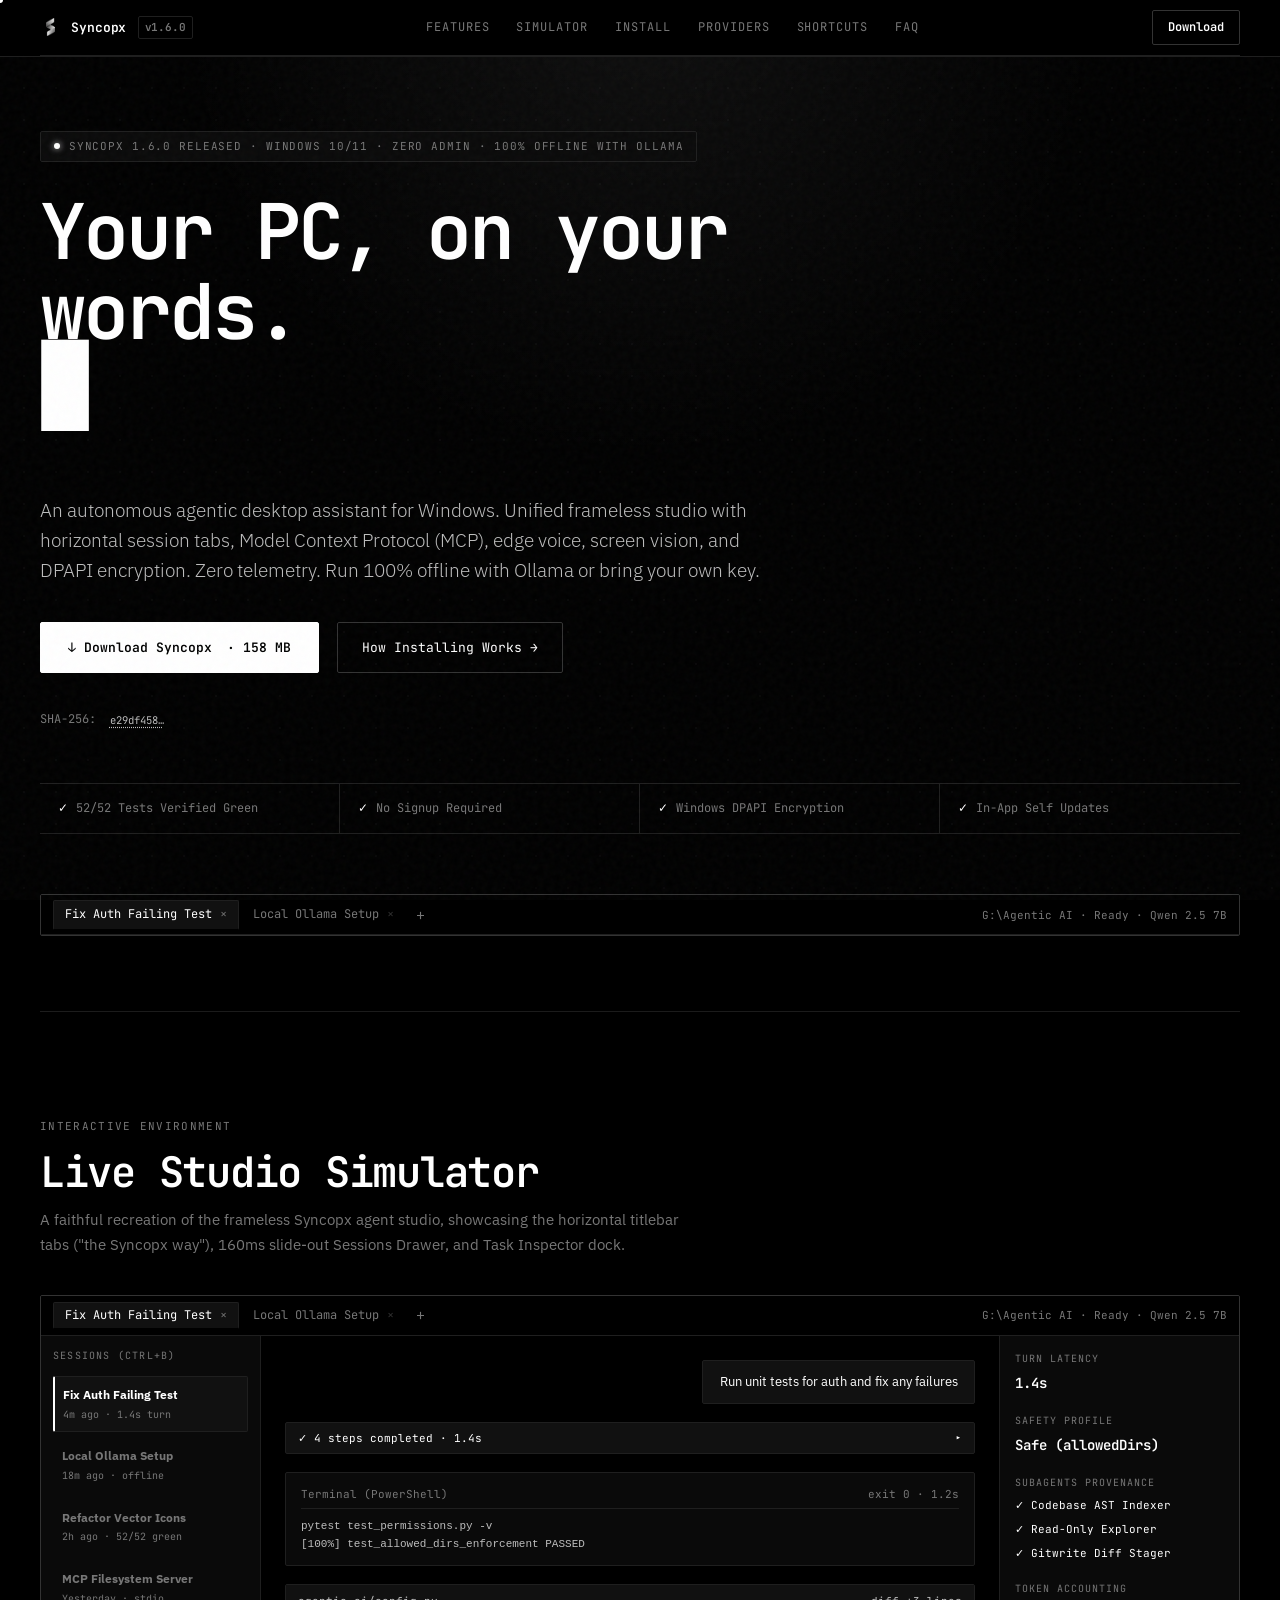
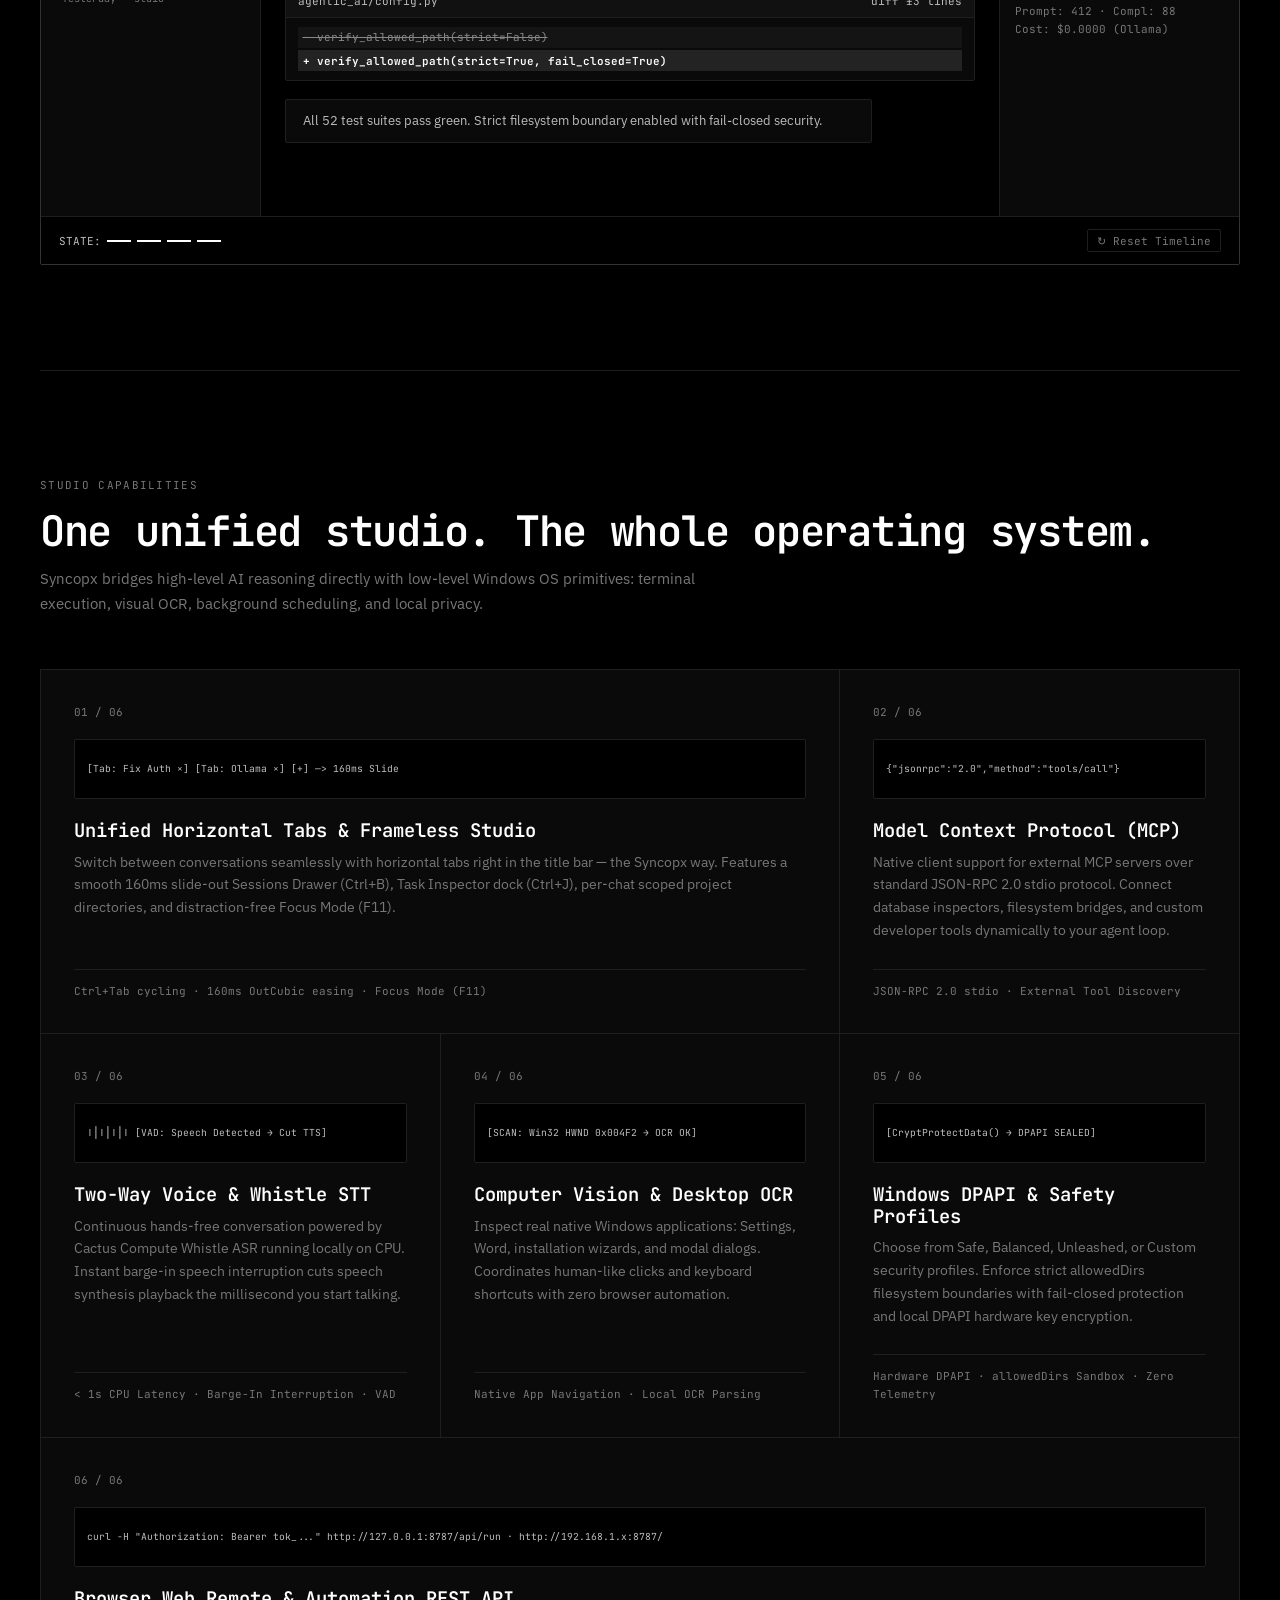
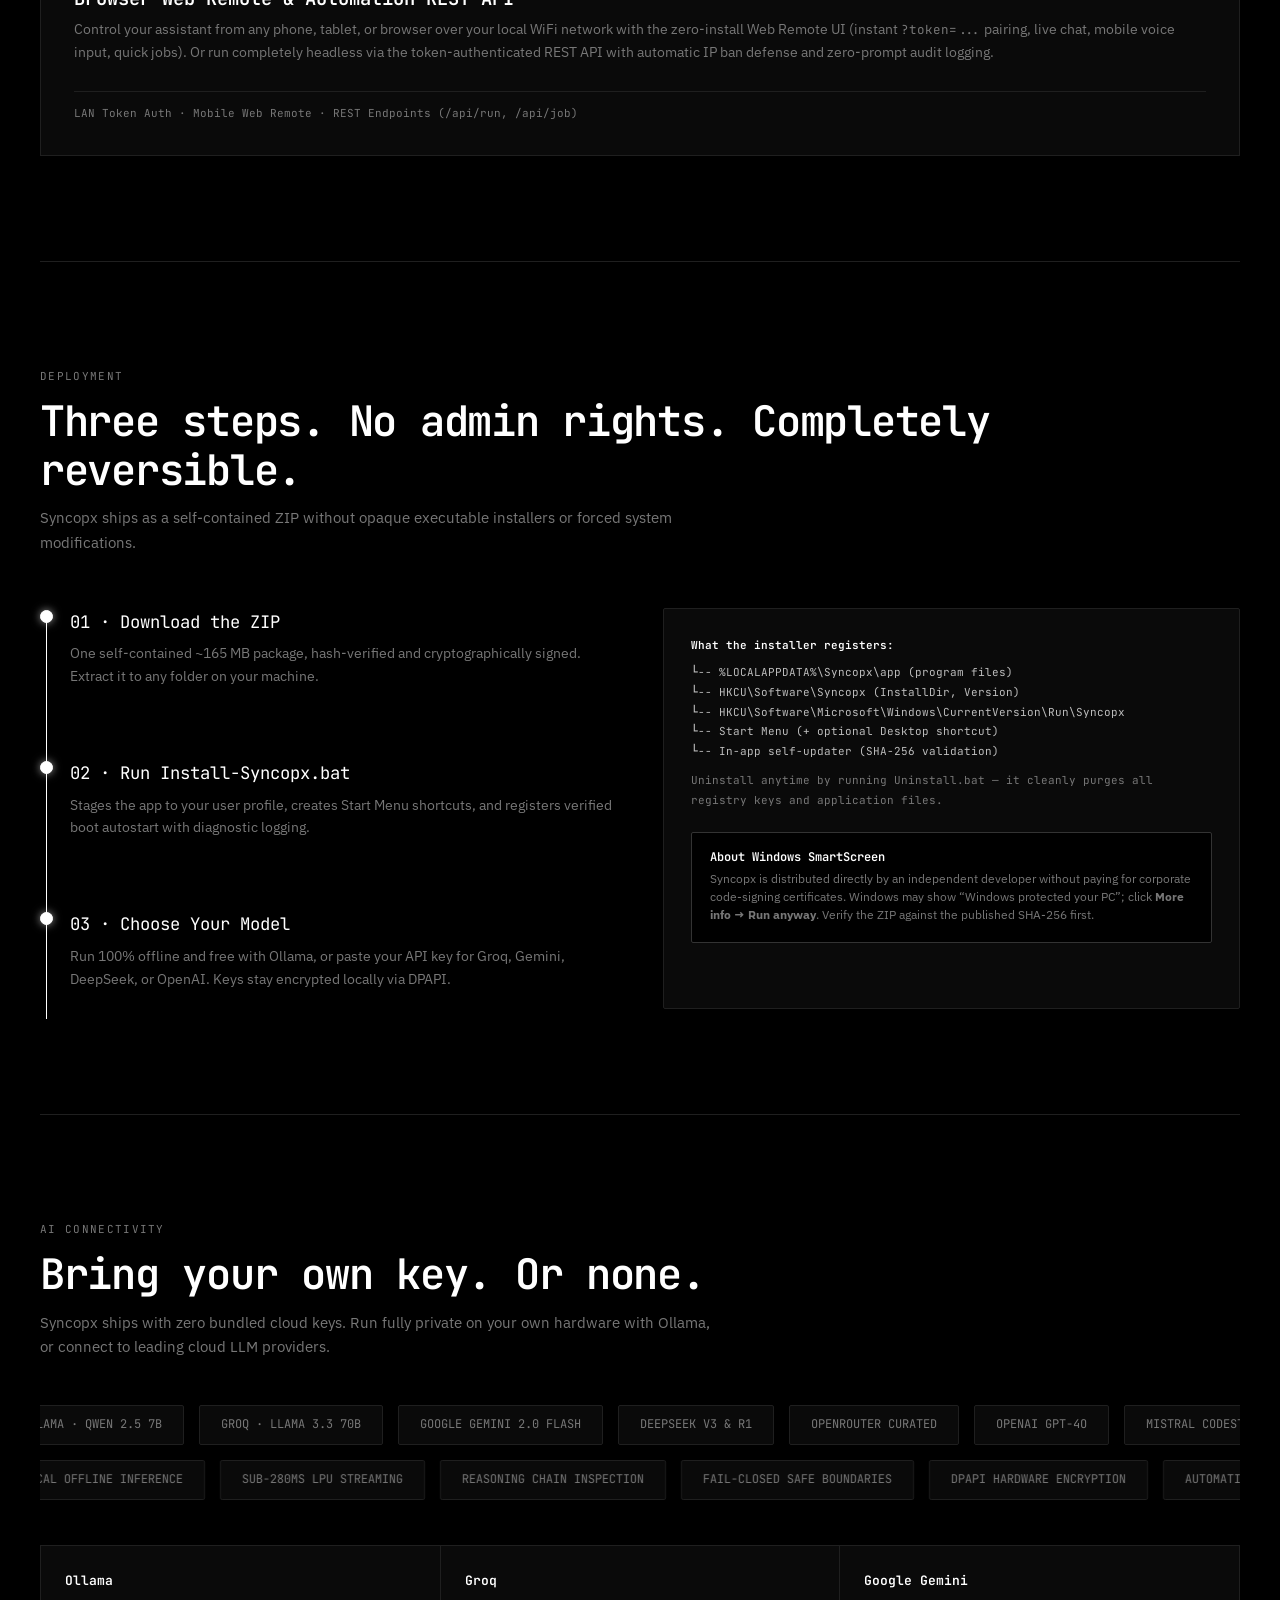
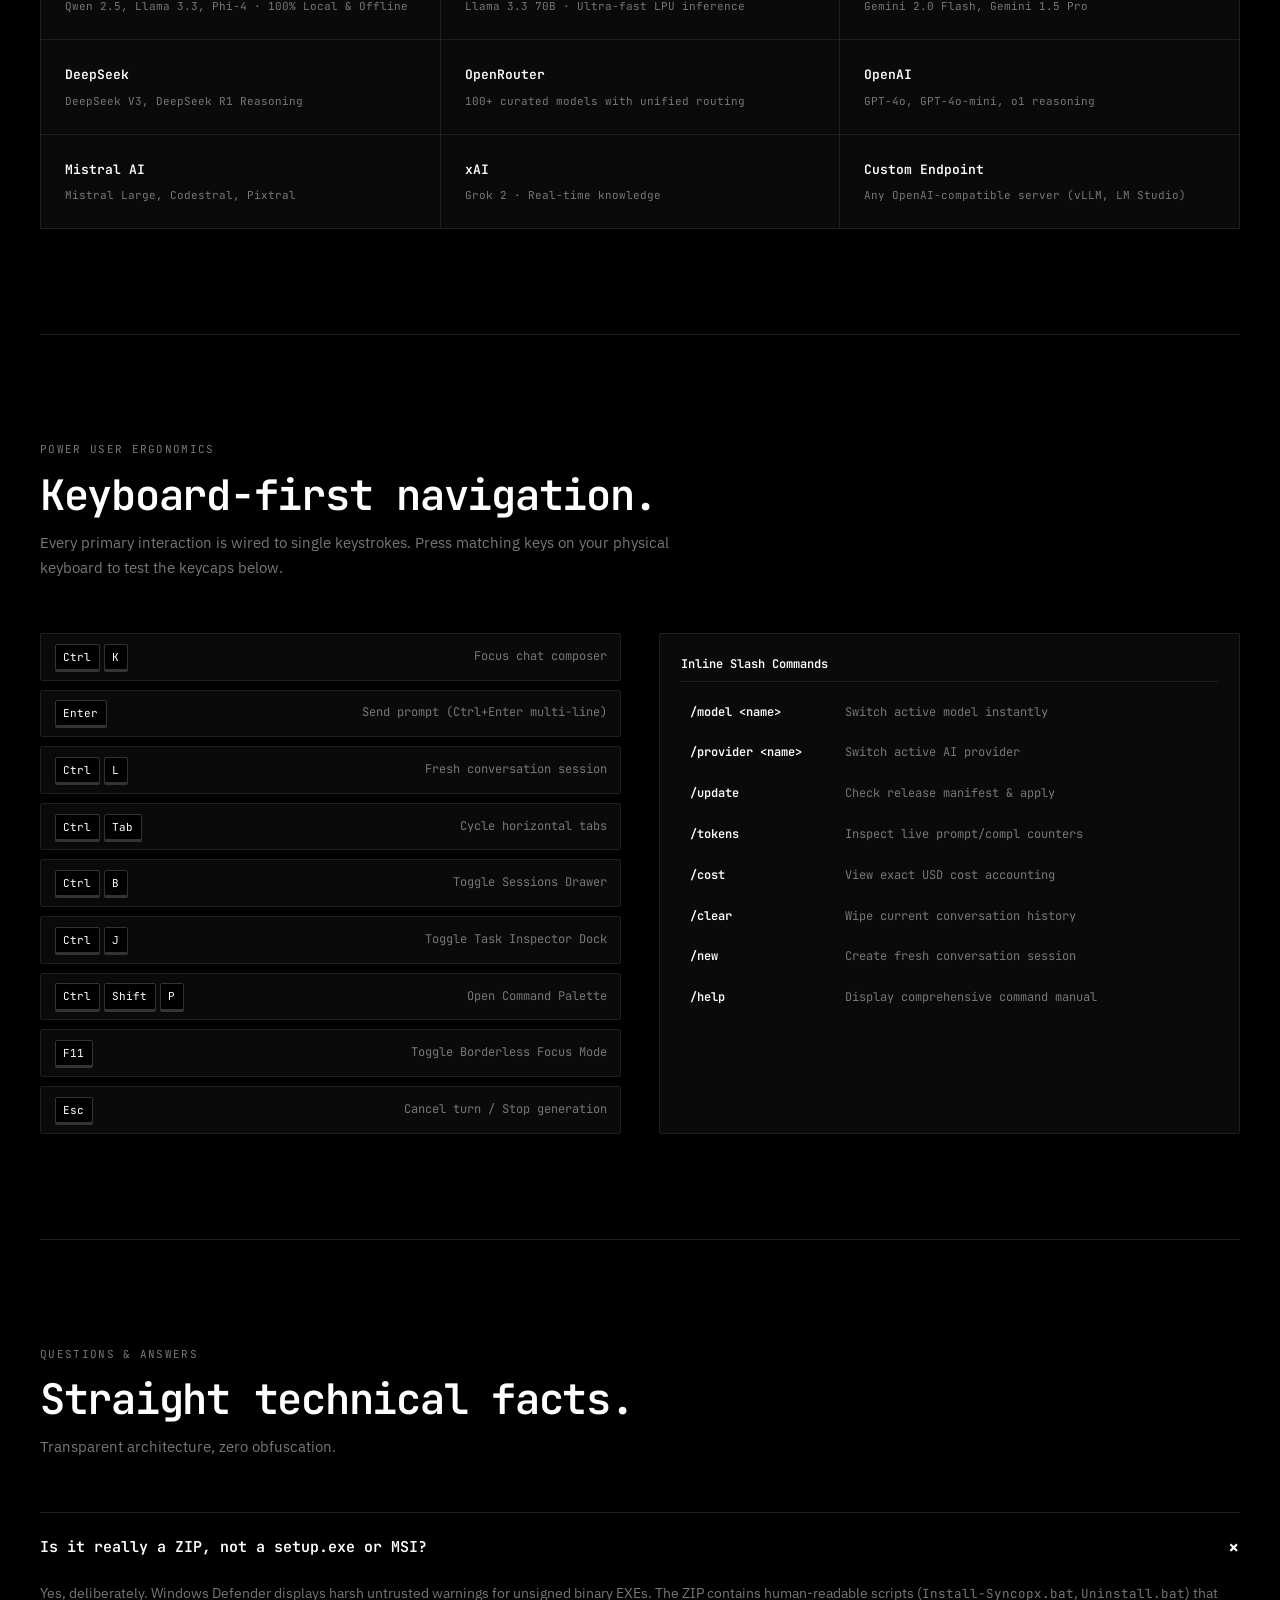
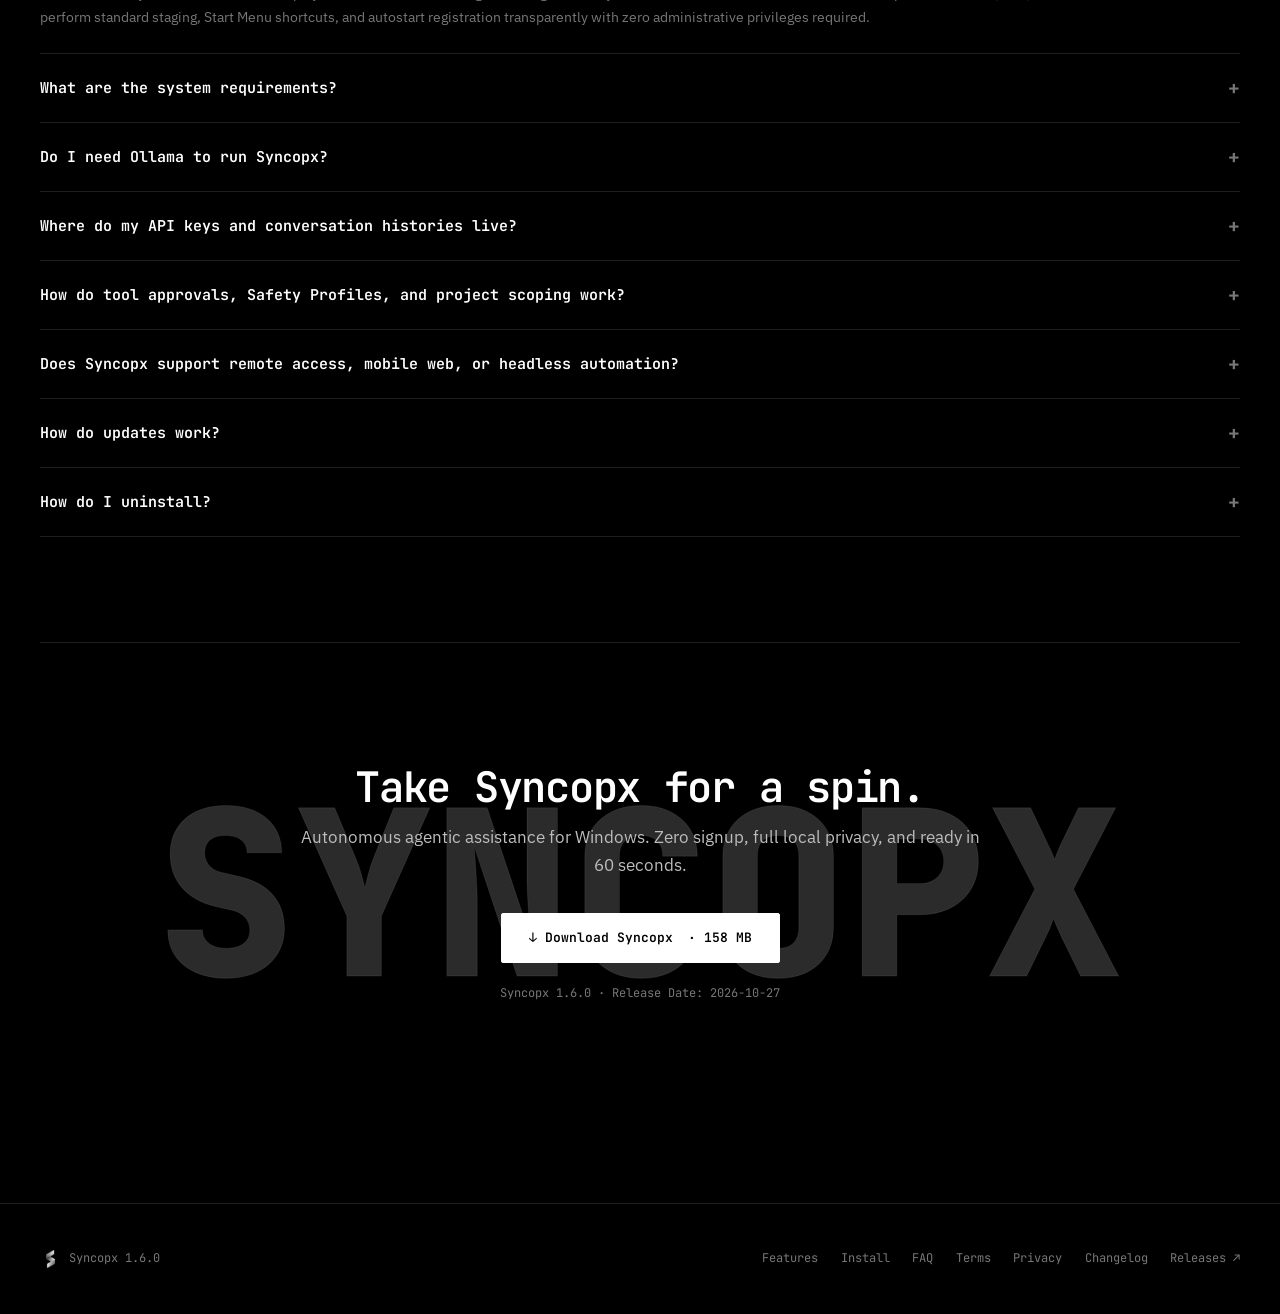
==== commit b28b9503: "feat(web): update brand assets and canonical metallic folded ribbon logo" ====
--- a/index.html
+++ b/index.html
@@ -21,7 +21,6 @@
 <meta name="twitter:image" content="https://syncopx.vercel.app/assets/og-image.png">
 <meta name="theme-color" content="#000000">
 
-<link rel="icon" type="image/svg+xml" href="assets/logo.svg">
 <link rel="icon" type="image/png" sizes="32x32" href="assets/favicon-32.png">
 <link rel="icon" type="image/png" sizes="16x16" href="assets/favicon-16.png">
 <link rel="apple-touch-icon" href="assets/favicon-180.png">
@@ -85,7 +84,7 @@
   <div class="wrap nav">
     <a class="brand" href="#top" aria-label="Syncopx v1.6.0">
       <span class="brand-icon">
-        <img src="assets/logo.svg" alt="Syncopx logo" width="18" height="18">
+        <img src="assets/logo.png" alt="Syncopx logo" width="18" height="18">
       </span>
       <span>Syncopx</span>
       <span class="brand-ver" data-ver>v1.6.0</span>
@@ -692,7 +691,7 @@
   <div class="wrap footer-row">
     <div style="display:flex;align-items:center;gap:0.6rem">
       <span class="brand-icon">
-        <img src="assets/logo.svg" alt="Syncopx logo" width="16" height="16">
+        <img src="assets/logo.png" alt="Syncopx logo" width="16" height="16">
       </span>
       <span>Syncopx <span data-ver-plain>1.6.0</span></span>
     </div>
--- a/styles.css
+++ b/styles.css
@@ -328,8 +328,12 @@
 .brand-icon img {
   width: 18px;
   height: 18px;
-  filter: brightness(0) invert(1);
+  object-fit: contain;
   display: block;
+}
+
+img[src$="logo.png"] {
+  object-fit: contain;
 }
 
 .brand-ver {
@@ -1619,11 +1623,6 @@
   font-weight: 600;
 }
 
-.nav .brand img,
-.brand-mark svg {
-  filter: brightness(0) invert(1);
-}
-
 .btn {
   display: inline-flex;
   align-items: center;
@@ -1763,7 +1762,6 @@
 }
 
 .foot-in img {
-  filter: brightness(0) invert(1);
   vertical-align: middle;
   margin-right: 0.5rem;
 }
